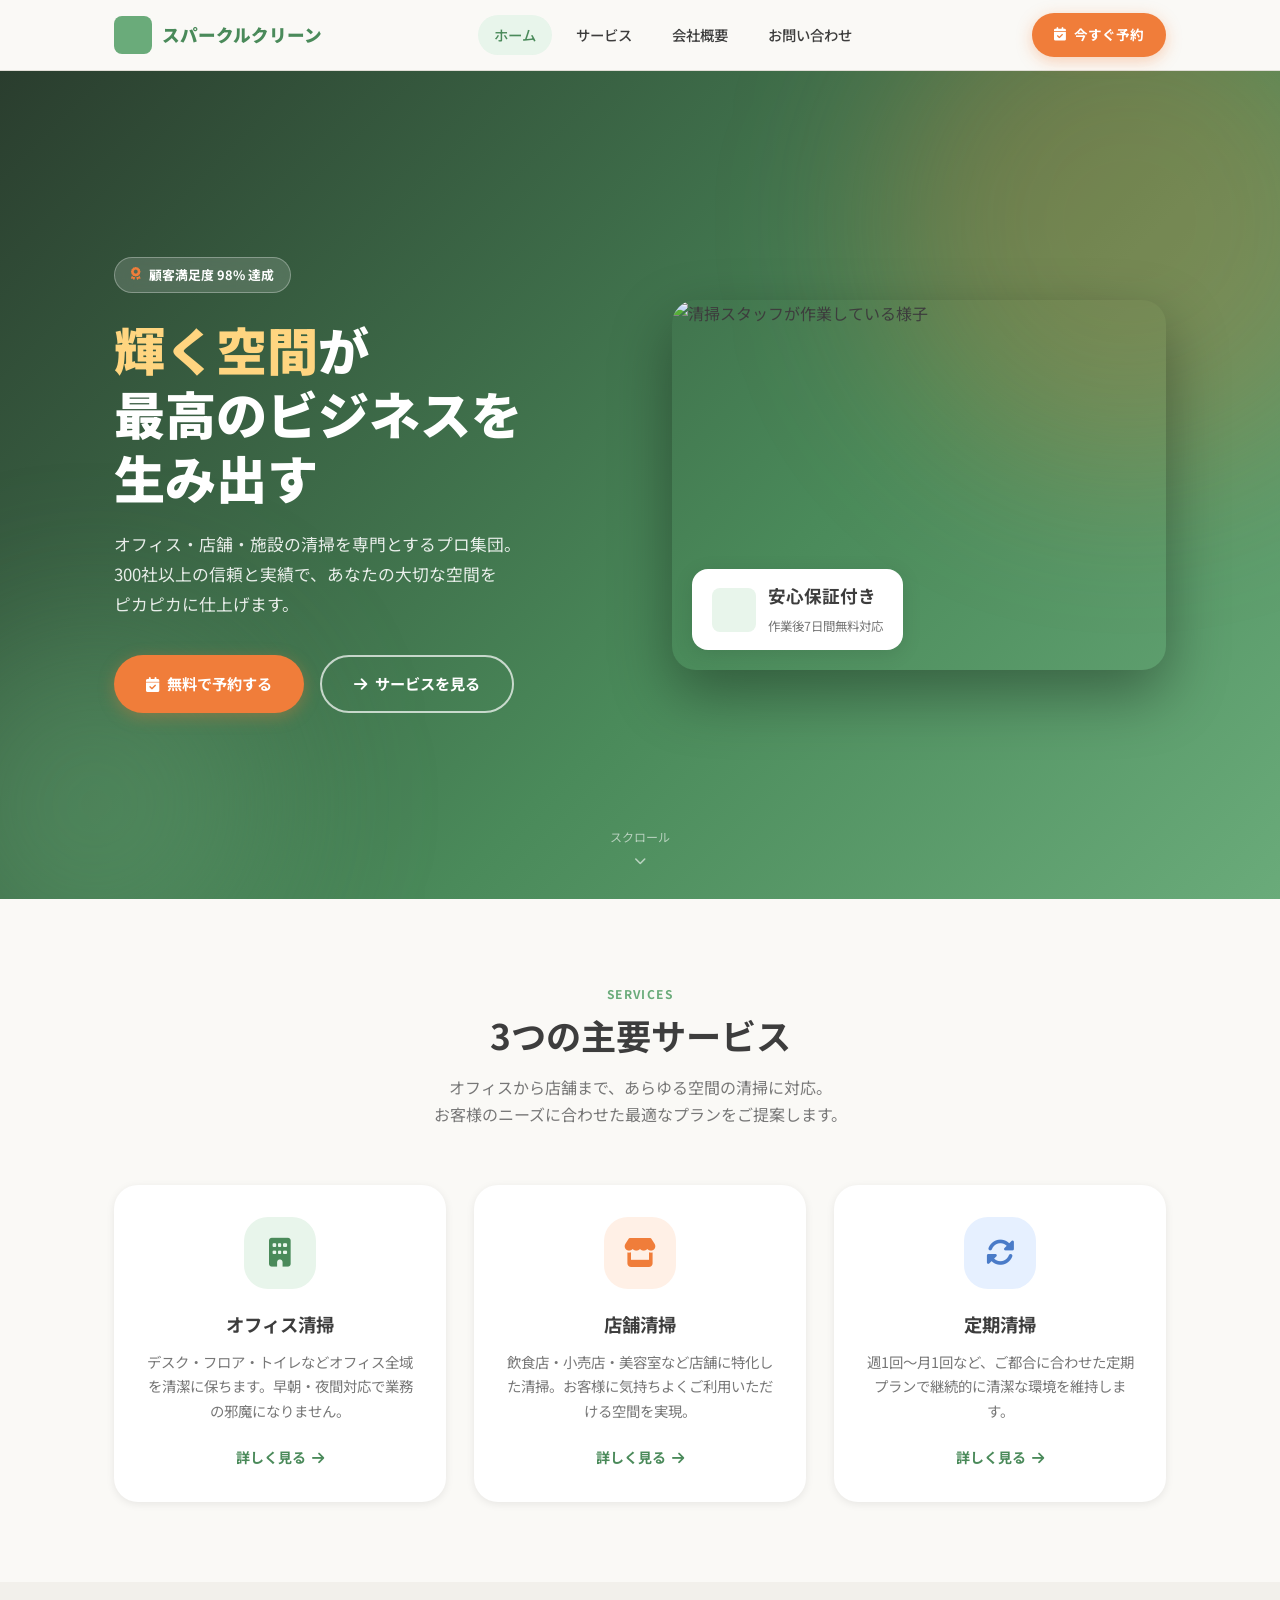
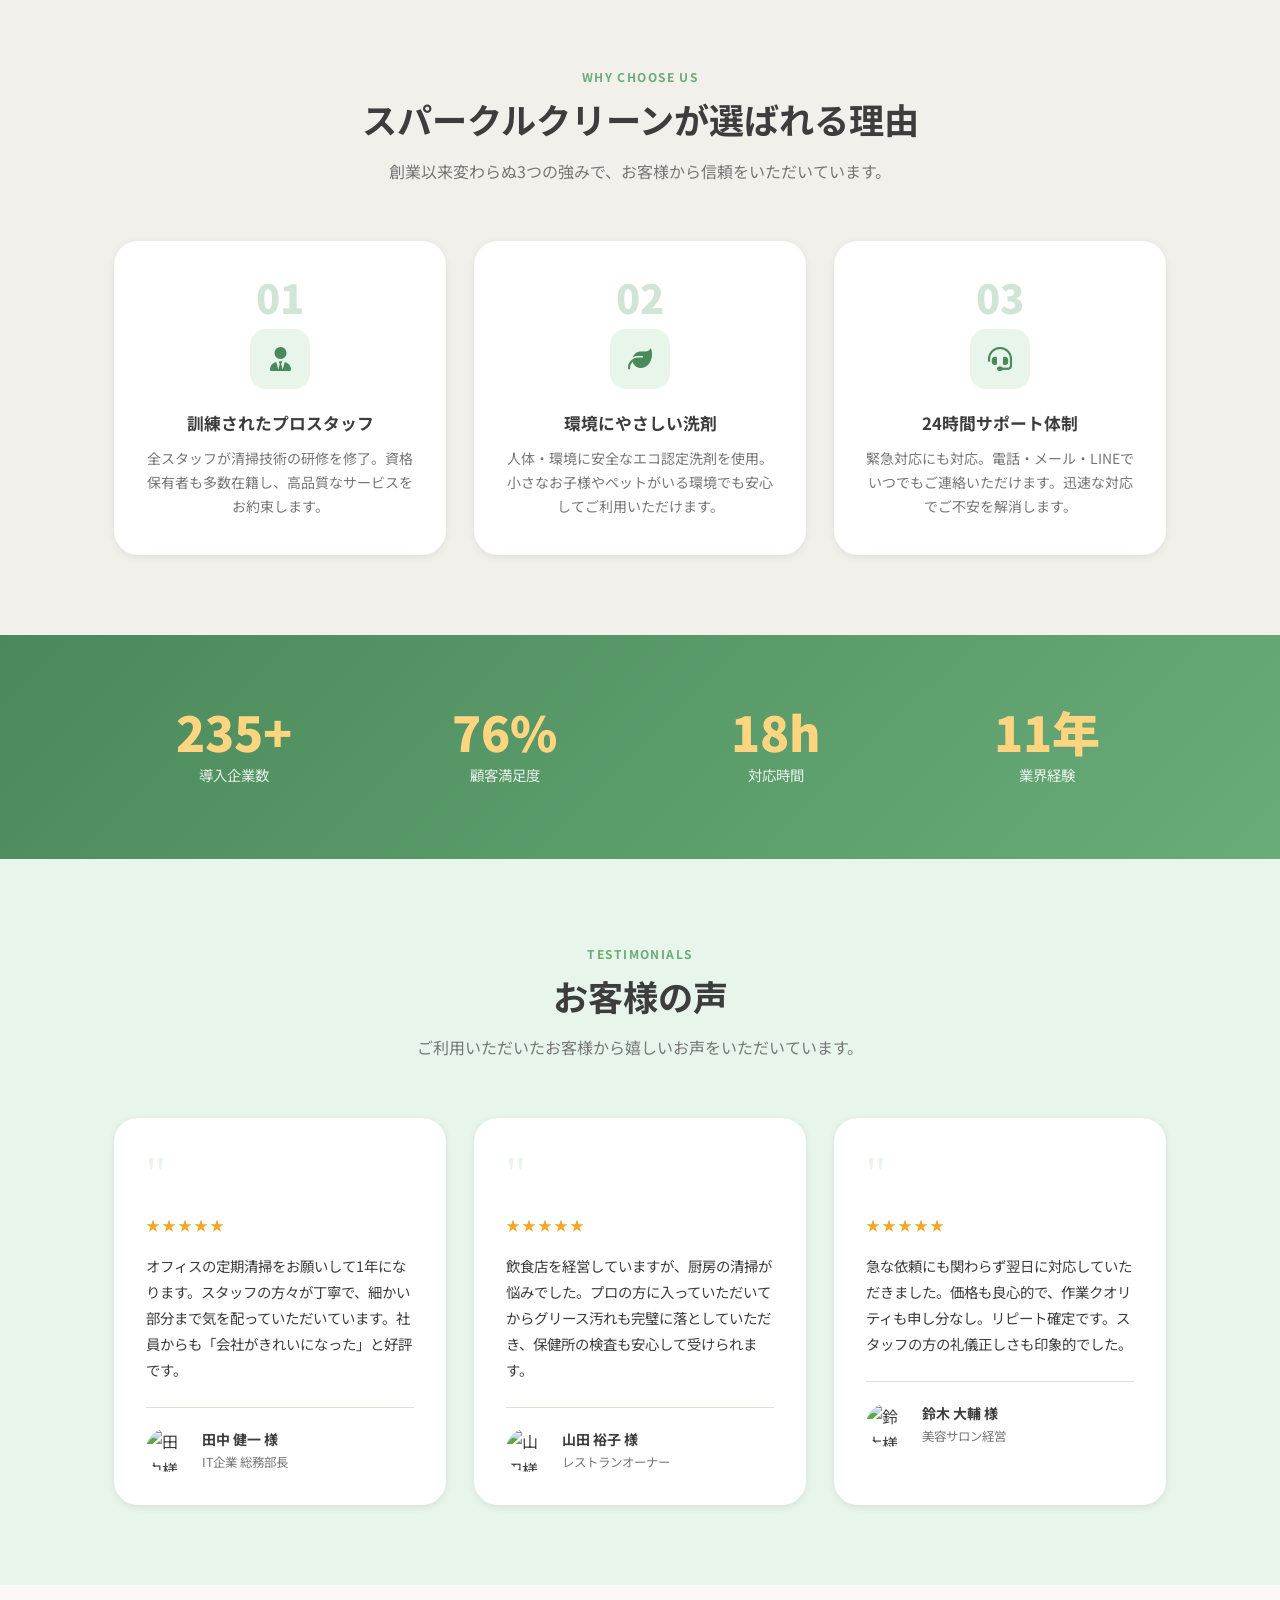
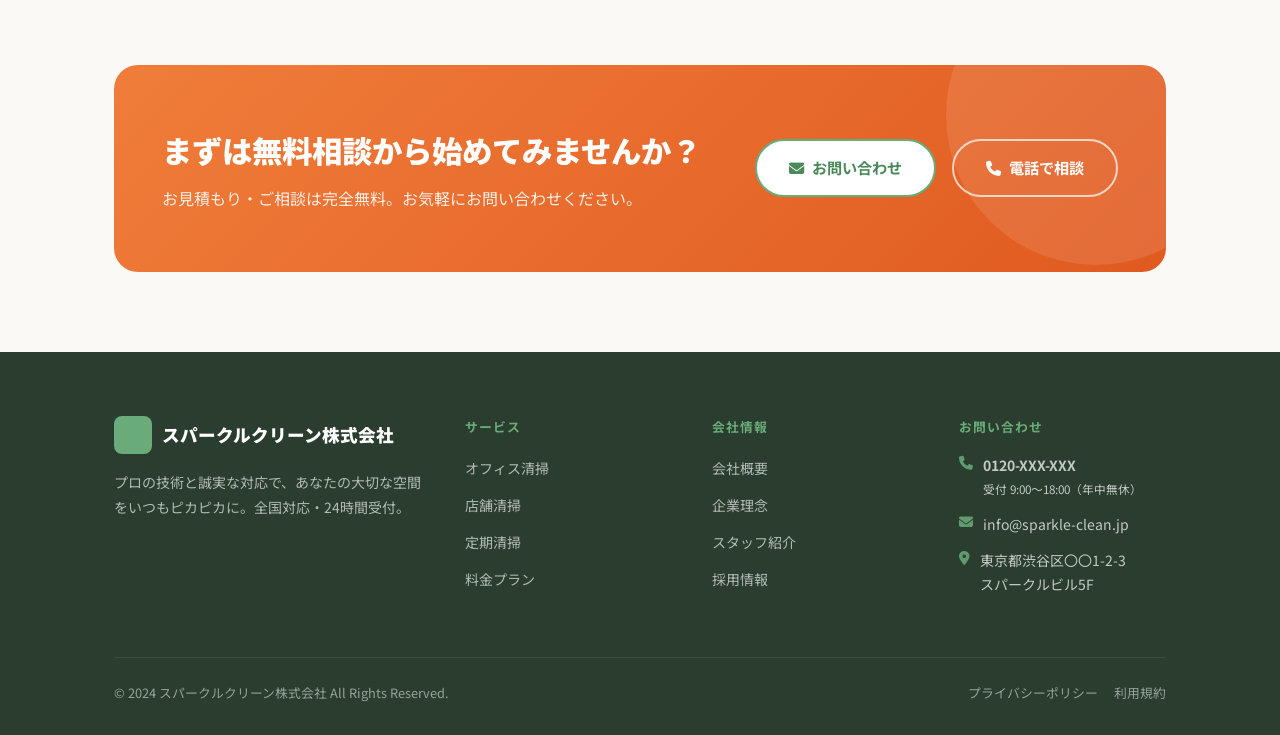
==== index.html @ eb4dc684 "スパークルクリーン株式会社の多ページWebサイトを作成 - index.html: ヒーロー・サービス概要・選ばれる理由・実績数字・お客様の声・CTAバナー - service.html: サービス詳" ====
<!DOCTYPE html>
<html lang="ja">
<head>
  <meta charset="UTF-8">
  <meta name="viewport" content="width=device-width, initial-scale=1.0">
  <title>スパークルクリーン株式会社 | プロの清掃サービス</title>
  <meta name="description" content="オフィス・店舗・定期清掃のプロ集団。導入300社以上、顧客満足度98%。まずは無料相談をどうぞ。">
  <link rel="stylesheet" href="style.css">
  <link rel="stylesheet" href="https://cdnjs.cloudflare.com/ajax/libs/font-awesome/6.5.0/css/all.min.css">
  <style>
    /* ---- ヒーロー ---- */
    .hero {
      position: relative;
      min-height: 92vh;
      display: flex;
      align-items: center;
      overflow: hidden;
      background: linear-gradient(135deg, #2a3d2e 0%, #4a8a5a 60%, #6aab7a 100%);
    }
    .hero__bg {
      position: absolute;
      inset: 0;
      background: url('https://images.unsplash.com/photo-1581578731548-c64695cc6952?w=1400&auto=format&fit=crop&q=60') center/cover no-repeat;
      opacity: 0.18;
    }
    .hero__blob {
      position: absolute;
      border-radius: 50%;
      filter: blur(80px);
      pointer-events: none;
    }
    .hero__blob--1 {
      width: 500px; height: 500px;
      background: rgba(240,125,58,0.25);
      top: -100px; right: -100px;
    }
    .hero__blob--2 {
      width: 350px; height: 350px;
      background: rgba(106,171,122,0.35);
      bottom: -80px; left: -80px;
    }
    .hero__inner {
      position: relative;
      z-index: 2;
      display: grid;
      grid-template-columns: 1fr 1fr;
      gap: 64px;
      align-items: center;
      width: 100%;
      max-width: 1100px;
      margin: 0 auto;
      padding: 0 24px;
    }
    .hero__content { color: white; }
    .hero__badge {
      display: inline-flex;
      align-items: center;
      gap: 8px;
      background: rgba(255,255,255,0.15);
      border: 1px solid rgba(255,255,255,0.3);
      border-radius: var(--radius-full);
      padding: 6px 16px;
      font-size: 0.8rem;
      font-weight: 700;
      margin-bottom: 24px;
      backdrop-filter: blur(8px);
    }
    .hero__badge i { color: var(--color-orange); }
    .hero__title {
      font-size: clamp(2rem, 4.5vw, 3.2rem);
      font-weight: 900;
      line-height: 1.25;
      margin-bottom: 20px;
    }
    .hero__title span { color: #ffd580; }
    .hero__subtitle {
      font-size: 1.05rem;
      opacity: 0.88;
      line-height: 1.8;
      margin-bottom: 36px;
    }
    .hero__btns { display: flex; gap: 16px; flex-wrap: wrap; }
    .hero__image-wrap {
      position: relative;
      border-radius: var(--radius-lg);
      overflow: hidden;
      box-shadow: 0 24px 60px rgba(0,0,0,0.35);
      aspect-ratio: 4/3;
    }
    .hero__image-wrap img { width: 100%; height: 100%; object-fit: cover; }
    .hero__image-badge {
      position: absolute;
      bottom: 20px;
      left: 20px;
      background: white;
      border-radius: var(--radius-md);
      padding: 12px 20px;
      display: flex;
      align-items: center;
      gap: 12px;
      box-shadow: var(--shadow-md);
    }
    .hero__image-badge-icon {
      width: 44px; height: 44px;
      background: var(--color-green-light);
      border-radius: var(--radius-sm);
      display: flex; align-items: center; justify-content: center;
      color: var(--color-green-dark);
      font-size: 1.3rem;
    }
    .hero__image-badge-text strong { display: block; font-size: 1.1rem; color: var(--color-text); }
    .hero__image-badge-text span { font-size: 0.78rem; color: var(--color-text-light); }
    .hero__scroll {
      position: absolute;
      bottom: 32px;
      left: 50%;
      transform: translateX(-50%);
      display: flex;
      flex-direction: column;
      align-items: center;
      gap: 8px;
      color: rgba(255,255,255,0.6);
      font-size: 0.75rem;
      animation: bounce 2s infinite;
    }
    @keyframes bounce {
      0%,100% { transform: translateX(-50%) translateY(0); }
      50% { transform: translateX(-50%) translateY(8px); }
    }

    /* ---- サービス概要 ---- */
    .services-grid {
      display: grid;
      grid-template-columns: repeat(3, 1fr);
      gap: 28px;
    }
    .service-card { text-align: center; }
    .service-card__icon {
      width: 72px; height: 72px;
      border-radius: var(--radius-lg);
      display: flex; align-items: center; justify-content: center;
      font-size: 1.8rem;
      margin: 0 auto 20px;
    }
    .service-card__icon--green { background: var(--color-green-light); color: var(--color-green-dark); }
    .service-card__icon--orange { background: var(--color-orange-light); color: var(--color-orange); }
    .service-card__icon--blue { background: #e6f0ff; color: #4a7bc8; }
    .service-card h3 { font-size: 1.15rem; font-weight: 700; margin-bottom: 10px; }
    .service-card p { font-size: 0.9rem; color: var(--color-text-light); margin-bottom: 20px; }
    .service-card__link {
      display: inline-flex; align-items: center; gap: 6px;
      font-size: 0.875rem; font-weight: 700;
      color: var(--color-green-dark);
      transition: var(--transition);
    }
    .service-card__link:hover { gap: 10px; }

    /* ---- 選ばれる理由 ---- */
    .reasons-grid {
      display: grid;
      grid-template-columns: repeat(3, 1fr);
      gap: 28px;
    }
    .reason-card {
      background: var(--color-white);
      border-radius: var(--radius-lg);
      padding: 36px 28px;
      box-shadow: var(--shadow-sm);
      text-align: center;
      transition: var(--transition);
    }
    .reason-card:hover { box-shadow: var(--shadow-md); transform: translateY(-4px); }
    .reason-card__num {
      font-size: 2.5rem;
      font-weight: 900;
      color: var(--color-green);
      opacity: 0.3;
      line-height: 1;
      margin-bottom: 12px;
    }
    .reason-card__icon {
      width: 60px; height: 60px;
      background: var(--color-green-light);
      border-radius: var(--radius-md);
      display: flex; align-items: center; justify-content: center;
      font-size: 1.5rem;
      color: var(--color-green-dark);
      margin: 0 auto 20px;
    }
    .reason-card h3 { font-size: 1.05rem; font-weight: 700; margin-bottom: 10px; }
    .reason-card p { font-size: 0.875rem; color: var(--color-text-light); }

    /* ---- 実績数字 ---- */
    .stats-section {
      background: linear-gradient(135deg, var(--color-green-dark), var(--color-green));
      padding: 72px 0;
      color: white;
    }
    .stats-grid {
      display: grid;
      grid-template-columns: repeat(4, 1fr);
      gap: 32px;
      text-align: center;
    }
    .stat-item__num {
      font-size: clamp(2.2rem, 4vw, 3rem);
      font-weight: 900;
      color: #ffd580;
      line-height: 1;
      margin-bottom: 8px;
    }
    .stat-item__label { font-size: 0.9rem; opacity: 0.85; }

    /* ---- お客様の声 ---- */
    .testimonials-grid {
      display: grid;
      grid-template-columns: repeat(3, 1fr);
      gap: 28px;
    }
    .testimonial-card {
      background: var(--color-white);
      border-radius: var(--radius-lg);
      padding: 32px;
      box-shadow: var(--shadow-sm);
      transition: var(--transition);
      position: relative;
    }
    .testimonial-card:hover { box-shadow: var(--shadow-md); transform: translateY(-4px); }
    .testimonial-card__quote {
      font-size: 3rem;
      color: var(--color-green-light);
      line-height: 1;
      margin-bottom: 16px;
      font-family: Georgia, serif;
    }
    .testimonial-card__stars {
      color: #f5a623;
      font-size: 0.875rem;
      margin-bottom: 16px;
      letter-spacing: 2px;
    }
    .testimonial-card__text {
      font-size: 0.9rem;
      line-height: 1.8;
      color: var(--color-text);
      margin-bottom: 24px;
    }
    .testimonial-card__author {
      display: flex;
      align-items: center;
      gap: 12px;
      border-top: 1px solid var(--color-border);
      padding-top: 20px;
    }
    .testimonial-card__avatar {
      width: 44px; height: 44px;
      border-radius: 50%;
      object-fit: cover;
    }
    .testimonial-card__name { font-size: 0.875rem; font-weight: 700; }
    .testimonial-card__role { font-size: 0.78rem; color: var(--color-text-light); }

    /* ---- CTAバナー ---- */
    .cta-banner {
      background: linear-gradient(135deg, var(--color-orange) 0%, #e05a20 100%);
      border-radius: var(--radius-lg);
      padding: 60px 48px;
      display: flex;
      align-items: center;
      justify-content: space-between;
      gap: 32px;
      flex-wrap: wrap;
      position: relative;
      overflow: hidden;
    }
    .cta-banner::before {
      content: '';
      position: absolute;
      width: 300px; height: 300px;
      background: rgba(255,255,255,0.1);
      border-radius: 50%;
      top: -100px; right: -80px;
    }
    .cta-banner__content { position: relative; z-index: 1; }
    .cta-banner__title {
      font-size: clamp(1.4rem, 2.5vw, 1.9rem);
      font-weight: 900;
      color: white;
      margin-bottom: 8px;
    }
    .cta-banner__subtitle { font-size: 1rem; color: rgba(255,255,255,0.88); }
    .cta-banner__btns {
      display: flex;
      gap: 16px;
      flex-wrap: wrap;
      position: relative;
      z-index: 1;
    }

    /* ---- レスポンシブ ---- */
    @media (max-width: 900px) {
      .hero__inner { grid-template-columns: 1fr; gap: 40px; }
      .hero__image-wrap { display: none; }
      .hero { min-height: auto; padding: 80px 0; }
      .services-grid, .reasons-grid, .testimonials-grid { grid-template-columns: 1fr; }
      .stats-grid { grid-template-columns: repeat(2, 1fr); }
    }
    @media (max-width: 600px) {
      .stats-grid { grid-template-columns: repeat(2, 1fr); }
      .cta-banner { padding: 40px 24px; }
    }
  </style>
</head>
<body>

<!-- ====== ヘッダー ====== -->
<header class="header">
  <div class="container">
    <div class="header__inner">
      <a href="index.html" class="header__logo">
        <div class="header__logo-icon"><i class="fa-solid fa-sparkles"></i></div>
        <span>スパークルクリーン</span>
      </a>
      <nav class="header__nav">
        <a href="index.html">ホーム</a>
        <a href="service.html">サービス</a>
        <a href="company.html">会社概要</a>
        <a href="contact.html">お問い合わせ</a>
      </nav>
      <a href="contact.html" class="btn btn--primary btn--sm header__cta">
        <i class="fa-solid fa-calendar-check"></i>今すぐ予約
      </a>
      <button class="hamburger" id="hamburger" aria-label="メニュー">
        <span></span><span></span><span></span>
      </button>
    </div>
  </div>
</header>

<!-- モバイルメニュー -->
<nav class="mobile-menu" id="mobile-menu">
  <a href="index.html">ホーム</a>
  <a href="service.html">サービス</a>
  <a href="company.html">会社概要</a>
  <a href="contact.html">お問い合わせ</a>
  <a href="contact.html" class="btn btn--primary">
    <i class="fa-solid fa-calendar-check"></i>今すぐ予約
  </a>
</nav>

<!-- ====== ヒーロー ====== -->
<section class="hero">
  <div class="hero__bg"></div>
  <div class="hero__blob hero__blob--1"></div>
  <div class="hero__blob hero__blob--2"></div>
  <div class="hero__inner">
    <div class="hero__content fade-in">
      <div class="hero__badge">
        <i class="fa-solid fa-award"></i>
        顧客満足度 98% 達成
      </div>
      <h1 class="hero__title">
        <span>輝く空間</span>が<br>
        最高のビジネスを<br>
        生み出す
      </h1>
      <p class="hero__subtitle">
        オフィス・店舗・施設の清掃を専門とするプロ集団。<br>
        300社以上の信頼と実績で、あなたの大切な空間を<br>
        ピカピカに仕上げます。
      </p>
      <div class="hero__btns">
        <a href="contact.html" class="btn btn--primary">
          <i class="fa-solid fa-calendar-check"></i>無料で予約する
        </a>
        <a href="service.html" class="btn btn--outline-white">
          <i class="fa-solid fa-arrow-right"></i>サービスを見る
        </a>
      </div>
    </div>
    <div class="hero__image-wrap fade-in fade-in-delay-2">
      <img src="https://images.unsplash.com/photo-1563453392212-326f5e854473?w=800&auto=format&fit=crop&q=80"
           alt="清掃スタッフが作業している様子">
      <div class="hero__image-badge">
        <div class="hero__image-badge-icon">
          <i class="fa-solid fa-shield-check"></i>
        </div>
        <div class="hero__image-badge-text">
          <strong>安心保証付き</strong>
          <span>作業後7日間無料対応</span>
        </div>
      </div>
    </div>
  </div>
  <div class="hero__scroll">
    <span>スクロール</span>
    <i class="fa-solid fa-chevron-down"></i>
  </div>
</section>

<!-- ====== サービス概要 ====== -->
<section class="section">
  <div class="container">
    <div class="section-header">
      <span class="section-label fade-in">Services</span>
      <h2 class="section-title fade-in fade-in-delay-1">3つの主要サービス</h2>
      <p class="section-subtitle fade-in fade-in-delay-2">
        オフィスから店舗まで、あらゆる空間の清掃に対応。<br>お客様のニーズに合わせた最適なプランをご提案します。
      </p>
    </div>
    <div class="services-grid">
      <div class="card service-card fade-in">
        <div class="service-card__icon service-card__icon--green">
          <i class="fa-solid fa-building"></i>
        </div>
        <h3>オフィス清掃</h3>
        <p>デスク・フロア・トイレなどオフィス全域を清潔に保ちます。早朝・夜間対応で業務の邪魔になりません。</p>
        <a href="service.html#office" class="service-card__link">
          詳しく見る <i class="fa-solid fa-arrow-right"></i>
        </a>
      </div>
      <div class="card service-card fade-in fade-in-delay-1">
        <div class="service-card__icon service-card__icon--orange">
          <i class="fa-solid fa-store"></i>
        </div>
        <h3>店舗清掃</h3>
        <p>飲食店・小売店・美容室など店舗に特化した清掃。お客様に気持ちよくご利用いただける空間を実現。</p>
        <a href="service.html#store" class="service-card__link">
          詳しく見る <i class="fa-solid fa-arrow-right"></i>
        </a>
      </div>
      <div class="card service-card fade-in fade-in-delay-2">
        <div class="service-card__icon service-card__icon--blue">
          <i class="fa-solid fa-rotate"></i>
        </div>
        <h3>定期清掃</h3>
        <p>週1回〜月1回など、ご都合に合わせた定期プランで継続的に清潔な環境を維持します。</p>
        <a href="service.html#regular" class="service-card__link">
          詳しく見る <i class="fa-solid fa-arrow-right"></i>
        </a>
      </div>
    </div>
  </div>
</section>

<!-- ====== 選ばれる理由 ====== -->
<section class="section section--gray">
  <div class="container">
    <div class="section-header">
      <span class="section-label fade-in">Why Choose Us</span>
      <h2 class="section-title fade-in fade-in-delay-1">スパークルクリーンが選ばれる理由</h2>
      <p class="section-subtitle fade-in fade-in-delay-2">
        創業以来変わらぬ3つの強みで、お客様から信頼をいただいています。
      </p>
    </div>
    <div class="reasons-grid">
      <div class="reason-card fade-in">
        <div class="reason-card__num">01</div>
        <div class="reason-card__icon">
          <i class="fa-solid fa-user-tie"></i>
        </div>
        <h3>訓練されたプロスタッフ</h3>
        <p>全スタッフが清掃技術の研修を修了。資格保有者も多数在籍し、高品質なサービスをお約束します。</p>
      </div>
      <div class="reason-card fade-in fade-in-delay-1">
        <div class="reason-card__num">02</div>
        <div class="reason-card__icon">
          <i class="fa-solid fa-leaf"></i>
        </div>
        <h3>環境にやさしい洗剤</h3>
        <p>人体・環境に安全なエコ認定洗剤を使用。小さなお子様やペットがいる環境でも安心してご利用いただけます。</p>
      </div>
      <div class="reason-card fade-in fade-in-delay-2">
        <div class="reason-card__num">03</div>
        <div class="reason-card__icon">
          <i class="fa-solid fa-headset"></i>
        </div>
        <h3>24時間サポート体制</h3>
        <p>緊急対応にも対応。電話・メール・LINEでいつでもご連絡いただけます。迅速な対応でご不安を解消します。</p>
      </div>
    </div>
  </div>
</section>

<!-- ====== 実績数字 ====== -->
<section class="stats-section">
  <div class="container">
    <div class="stats-grid">
      <div class="stat-item fade-in">
        <div class="stat-item__num">
          <span class="count-up" data-target="300" data-suffix="+">0+</span>
        </div>
        <div class="stat-item__label">導入企業数</div>
      </div>
      <div class="stat-item fade-in fade-in-delay-1">
        <div class="stat-item__num">
          <span class="count-up" data-target="98" data-suffix="%">0%</span>
        </div>
        <div class="stat-item__label">顧客満足度</div>
      </div>
      <div class="stat-item fade-in fade-in-delay-2">
        <div class="stat-item__num">
          <span class="count-up" data-target="24" data-suffix="h">0h</span>
        </div>
        <div class="stat-item__label">対応時間</div>
      </div>
      <div class="stat-item fade-in fade-in-delay-3">
        <div class="stat-item__num">
          <span class="count-up" data-target="15" data-suffix="年">0年</span>
        </div>
        <div class="stat-item__label">業界経験</div>
      </div>
    </div>
  </div>
</section>

<!-- ====== お客様の声 ====== -->
<section class="section section--green">
  <div class="container">
    <div class="section-header">
      <span class="section-label fade-in">Testimonials</span>
      <h2 class="section-title fade-in fade-in-delay-1">お客様の声</h2>
      <p class="section-subtitle fade-in fade-in-delay-2">
        ご利用いただいたお客様から嬉しいお声をいただいています。
      </p>
    </div>
    <div class="testimonials-grid">
      <div class="testimonial-card fade-in">
        <div class="testimonial-card__quote">"</div>
        <div class="testimonial-card__stars">★★★★★</div>
        <p class="testimonial-card__text">
          オフィスの定期清掃をお願いして1年になります。スタッフの方々が丁寧で、細かい部分まで気を配っていただいています。社員からも「会社がきれいになった」と好評です。
        </p>
        <div class="testimonial-card__author">
          <img class="testimonial-card__avatar"
               src="https://images.unsplash.com/photo-1507003211169-0a1dd7228f2d?w=100&auto=format&fit=crop"
               alt="田中様">
          <div>
            <div class="testimonial-card__name">田中 健一 様</div>
            <div class="testimonial-card__role">IT企業 総務部長</div>
          </div>
        </div>
      </div>
      <div class="testimonial-card fade-in fade-in-delay-1">
        <div class="testimonial-card__quote">"</div>
        <div class="testimonial-card__stars">★★★★★</div>
        <p class="testimonial-card__text">
          飲食店を経営していますが、厨房の清掃が悩みでした。プロの方に入っていただいてからグリース汚れも完璧に落としていただき、保健所の検査も安心して受けられます。
        </p>
        <div class="testimonial-card__author">
          <img class="testimonial-card__avatar"
               src="https://images.unsplash.com/photo-1580489944761-15a19d654956?w=100&auto=format&fit=crop"
               alt="山田様">
          <div>
            <div class="testimonial-card__name">山田 裕子 様</div>
            <div class="testimonial-card__role">レストランオーナー</div>
          </div>
        </div>
      </div>
      <div class="testimonial-card fade-in fade-in-delay-2">
        <div class="testimonial-card__quote">"</div>
        <div class="testimonial-card__stars">★★★★★</div>
        <p class="testimonial-card__text">
          急な依頼にも関わらず翌日に対応していただきました。価格も良心的で、作業クオリティも申し分なし。リピート確定です。スタッフの方の礼儀正しさも印象的でした。
        </p>
        <div class="testimonial-card__author">
          <img class="testimonial-card__avatar"
               src="https://images.unsplash.com/photo-1472099645785-5658abf4ff4e?w=100&auto=format&fit=crop"
               alt="鈴木様">
          <div>
            <div class="testimonial-card__name">鈴木 大輔 様</div>
            <div class="testimonial-card__role">美容サロン経営</div>
          </div>
        </div>
      </div>
    </div>
  </div>
</section>

<!-- ====== CTAバナー ====== -->
<section class="section">
  <div class="container">
    <div class="cta-banner fade-in">
      <div class="cta-banner__content">
        <h2 class="cta-banner__title">まずは無料相談から始めてみませんか？</h2>
        <p class="cta-banner__subtitle">お見積もり・ご相談は完全無料。お気軽にお問い合わせください。</p>
      </div>
      <div class="cta-banner__btns">
        <a href="contact.html" class="btn btn--secondary">
          <i class="fa-solid fa-envelope"></i>お問い合わせ
        </a>
        <a href="tel:0120000000" class="btn btn--outline-white">
          <i class="fa-solid fa-phone"></i>電話で相談
        </a>
      </div>
    </div>
  </div>
</section>

<!-- ====== フッター ====== -->
<footer class="footer">
  <div class="container">
    <div class="footer__grid">
      <div class="footer__brand">
        <a href="index.html" class="header__logo">
          <div class="header__logo-icon"><i class="fa-solid fa-sparkles"></i></div>
          <span>スパークルクリーン株式会社</span>
        </a>
        <p>プロの技術と誠実な対応で、あなたの大切な空間をいつもピカピカに。全国対応・24時間受付。</p>
      </div>
      <div class="footer__col">
        <div class="footer__col-title">サービス</div>
        <ul class="footer__links">
          <li><a href="service.html#office">オフィス清掃</a></li>
          <li><a href="service.html#store">店舗清掃</a></li>
          <li><a href="service.html#regular">定期清掃</a></li>
          <li><a href="service.html#price">料金プラン</a></li>
        </ul>
      </div>
      <div class="footer__col">
        <div class="footer__col-title">会社情報</div>
        <ul class="footer__links">
          <li><a href="company.html">会社概要</a></li>
          <li><a href="company.html#philosophy">企業理念</a></li>
          <li><a href="company.html#staff">スタッフ紹介</a></li>
          <li><a href="contact.html">採用情報</a></li>
        </ul>
      </div>
      <div class="footer__col">
        <div class="footer__col-title">お問い合わせ</div>
        <div class="footer__contact-item">
          <i class="fa-solid fa-phone"></i>
          <div><strong>0120-XXX-XXX</strong><br><small>受付 9:00〜18:00（年中無休）</small></div>
        </div>
        <div class="footer__contact-item">
          <i class="fa-solid fa-envelope"></i>
          <div>info@sparkle-clean.jp</div>
        </div>
        <div class="footer__contact-item">
          <i class="fa-solid fa-location-dot"></i>
          <div>東京都渋谷区〇〇1-2-3<br>スパークルビル5F</div>
        </div>
      </div>
    </div>
    <div class="footer__bottom">
      <span>© 2024 スパークルクリーン株式会社 All Rights Reserved.</span>
      <div style="display:flex;gap:16px;">
        <a href="#">プライバシーポリシー</a>
        <a href="#">利用規約</a>
      </div>
    </div>
  </div>
</footer>

<script src="main.js"></script>
</body>
</html>
---- style.css ----
/* =============================================
   スパークルクリーン株式会社 - 共通スタイル
   ============================================= */

@import url('https://fonts.googleapis.com/css2?family=Noto+Sans+JP:wght@300;400;500;700;900&display=swap');

/* ---- CSS変数 ---- */
:root {
  --color-bg: #faf9f6;
  --color-white: #ffffff;
  --color-green: #6aab7a;
  --color-green-light: #e8f5eb;
  --color-green-dark: #4a8a5a;
  --color-orange: #f07d3a;
  --color-orange-light: #fff0e6;
  --color-text: #3d3d3d;
  --color-text-light: #777777;
  --color-border: #e0ddd6;
  --radius-sm: 8px;
  --radius-md: 16px;
  --radius-lg: 24px;
  --radius-full: 9999px;
  --shadow-sm: 0 2px 8px rgba(0,0,0,0.08);
  --shadow-md: 0 4px 20px rgba(0,0,0,0.10);
  --shadow-lg: 0 8px 40px rgba(0,0,0,0.12);
  --transition: 0.3s ease;
  --font: 'Noto Sans JP', sans-serif;
}

/* ---- リセット・基本 ---- */
*, *::before, *::after { box-sizing: border-box; margin: 0; padding: 0; }

html { scroll-behavior: smooth; font-size: 16px; }

body {
  font-family: var(--font);
  background: var(--color-bg);
  color: var(--color-text);
  line-height: 1.7;
  overflow-x: hidden;
}

img { max-width: 100%; height: auto; display: block; }
a { color: inherit; text-decoration: none; }
ul { list-style: none; }

/* ---- コンテナ ---- */
.container {
  max-width: 1100px;
  margin: 0 auto;
  padding: 0 24px;
}

/* ---- セクション共通 ---- */
.section { padding: 80px 0; }
.section--gray { background: #f2f0eb; }
.section--green { background: var(--color-green-light); }
.section--dark { background: var(--color-green-dark); color: var(--color-white); }

.section-label {
  display: inline-block;
  font-size: 0.75rem;
  font-weight: 700;
  letter-spacing: 0.12em;
  color: var(--color-green);
  text-transform: uppercase;
  margin-bottom: 8px;
}

.section-title {
  font-size: clamp(1.6rem, 3vw, 2.2rem);
  font-weight: 700;
  line-height: 1.3;
  margin-bottom: 16px;
}

.section-subtitle {
  font-size: 1rem;
  color: var(--color-text-light);
  max-width: 560px;
}

.section-header {
  text-align: center;
  margin-bottom: 56px;
}
.section-header .section-subtitle { margin: 0 auto; }

/* ---- ボタン ---- */
.btn {
  display: inline-flex;
  align-items: center;
  gap: 8px;
  padding: 14px 32px;
  border-radius: var(--radius-full);
  font-family: var(--font);
  font-size: 0.95rem;
  font-weight: 700;
  cursor: pointer;
  border: none;
  transition: var(--transition);
  text-decoration: none;
}

.btn--primary {
  background: var(--color-orange);
  color: var(--color-white);
  box-shadow: 0 4px 16px rgba(240,125,58,0.35);
}
.btn--primary:hover {
  background: #e06828;
  transform: translateY(-2px);
  box-shadow: 0 6px 24px rgba(240,125,58,0.45);
}

.btn--secondary {
  background: var(--color-white);
  color: var(--color-green-dark);
  border: 2px solid var(--color-green);
}
.btn--secondary:hover {
  background: var(--color-green-light);
  transform: translateY(-2px);
}

.btn--outline-white {
  background: transparent;
  color: var(--color-white);
  border: 2px solid rgba(255,255,255,0.7);
}
.btn--outline-white:hover {
  background: rgba(255,255,255,0.15);
  transform: translateY(-2px);
}

.btn--sm { padding: 10px 22px; font-size: 0.85rem; }

/* ---- ヘッダー ---- */
.header {
  position: sticky;
  top: 0;
  z-index: 100;
  background: rgba(250,249,246,0.95);
  backdrop-filter: blur(12px);
  border-bottom: 1px solid var(--color-border);
  transition: box-shadow var(--transition);
}
.header.scrolled { box-shadow: var(--shadow-md); }

.header__inner {
  display: flex;
  align-items: center;
  justify-content: space-between;
  height: 70px;
}

.header__logo {
  display: flex;
  align-items: center;
  gap: 10px;
  font-weight: 900;
  font-size: 1.1rem;
  color: var(--color-green-dark);
}

.header__logo-icon {
  width: 38px;
  height: 38px;
  background: var(--color-green);
  border-radius: var(--radius-sm);
  display: flex;
  align-items: center;
  justify-content: center;
  color: white;
  font-size: 1.2rem;
}

.header__nav { display: flex; align-items: center; gap: 8px; }

.header__nav a {
  padding: 8px 16px;
  border-radius: var(--radius-full);
  font-size: 0.9rem;
  font-weight: 500;
  color: var(--color-text);
  transition: var(--transition);
}
.header__nav a:hover,
.header__nav a.active {
  background: var(--color-green-light);
  color: var(--color-green-dark);
}

.header__cta { margin-left: 8px; }

/* ハンバーガー */
.hamburger {
  display: none;
  flex-direction: column;
  gap: 5px;
  background: none;
  border: none;
  cursor: pointer;
  padding: 4px;
}
.hamburger span {
  display: block;
  width: 24px;
  height: 2px;
  background: var(--color-text);
  border-radius: 2px;
  transition: var(--transition);
}
.hamburger.open span:nth-child(1) { transform: translateY(7px) rotate(45deg); }
.hamburger.open span:nth-child(2) { opacity: 0; }
.hamburger.open span:nth-child(3) { transform: translateY(-7px) rotate(-45deg); }

/* モバイルメニュー */
.mobile-menu {
  display: none;
  position: fixed;
  inset: 70px 0 0 0;
  background: var(--color-white);
  z-index: 99;
  padding: 24px;
  flex-direction: column;
  gap: 8px;
  box-shadow: var(--shadow-lg);
}
.mobile-menu.open { display: flex; }
.mobile-menu a {
  padding: 14px 20px;
  border-radius: var(--radius-md);
  font-size: 1rem;
  font-weight: 500;
  color: var(--color-text);
  transition: var(--transition);
}
.mobile-menu a:hover { background: var(--color-green-light); color: var(--color-green-dark); }
.mobile-menu .btn { margin-top: 8px; justify-content: center; }

/* ---- フッター ---- */
.footer {
  background: #2a3d2e;
  color: rgba(255,255,255,0.85);
  padding: 64px 0 32px;
}

.footer__grid {
  display: grid;
  grid-template-columns: 1.5fr 1fr 1fr 1fr;
  gap: 40px;
  margin-bottom: 48px;
}

.footer__brand .header__logo { color: white; margin-bottom: 16px; }
.footer__brand p { font-size: 0.875rem; line-height: 1.8; opacity: 0.75; }

.footer__col-title {
  font-size: 0.8rem;
  font-weight: 700;
  letter-spacing: 0.08em;
  text-transform: uppercase;
  color: var(--color-green);
  margin-bottom: 16px;
}

.footer__links { display: flex; flex-direction: column; gap: 10px; }
.footer__links a {
  font-size: 0.875rem;
  opacity: 0.75;
  transition: var(--transition);
}
.footer__links a:hover { opacity: 1; color: white; }

.footer__contact-item {
  display: flex;
  align-items: flex-start;
  gap: 10px;
  font-size: 0.875rem;
  margin-bottom: 12px;
  opacity: 0.85;
}
.footer__contact-item i { color: var(--color-green); margin-top: 2px; }

.footer__bottom {
  border-top: 1px solid rgba(255,255,255,0.12);
  padding-top: 24px;
  display: flex;
  align-items: center;
  justify-content: space-between;
  font-size: 0.8rem;
  opacity: 0.6;
  flex-wrap: wrap;
  gap: 12px;
}

/* ---- カード ---- */
.card {
  background: var(--color-white);
  border-radius: var(--radius-lg);
  padding: 32px;
  box-shadow: var(--shadow-sm);
  transition: var(--transition);
}
.card:hover { box-shadow: var(--shadow-md); transform: translateY(-4px); }

/* ---- タグ ---- */
.tag {
  display: inline-flex;
  align-items: center;
  gap: 4px;
  padding: 4px 12px;
  border-radius: var(--radius-full);
  font-size: 0.78rem;
  font-weight: 700;
  background: var(--color-green-light);
  color: var(--color-green-dark);
}

/* ---- フェードインアニメーション ---- */
.fade-in {
  opacity: 0;
  transform: translateY(28px);
  transition: opacity 0.7s ease, transform 0.7s ease;
}
.fade-in.visible {
  opacity: 1;
  transform: translateY(0);
}
.fade-in-delay-1 { transition-delay: 0.1s; }
.fade-in-delay-2 { transition-delay: 0.2s; }
.fade-in-delay-3 { transition-delay: 0.3s; }
.fade-in-delay-4 { transition-delay: 0.4s; }

/* ---- ページヒーロー（内部ページ用） ---- */
.page-hero {
  background: linear-gradient(135deg, var(--color-green-dark) 0%, var(--color-green) 100%);
  color: white;
  padding: 80px 0 64px;
  text-align: center;
}
.page-hero__label {
  display: inline-block;
  background: rgba(255,255,255,0.2);
  padding: 4px 16px;
  border-radius: var(--radius-full);
  font-size: 0.8rem;
  font-weight: 700;
  letter-spacing: 0.1em;
  margin-bottom: 16px;
}
.page-hero__title {
  font-size: clamp(2rem, 4vw, 2.8rem);
  font-weight: 900;
  margin-bottom: 12px;
}
.page-hero__subtitle {
  font-size: 1rem;
  opacity: 0.85;
}

/* ---- ブレッドクラム ---- */
.breadcrumb {
  display: flex;
  align-items: center;
  gap: 8px;
  font-size: 0.8rem;
  padding: 12px 0;
  opacity: 0.7;
  flex-wrap: wrap;
}
.breadcrumb a:hover { opacity: 1; text-decoration: underline; }

/* ---- レスポンシブ ---- */
@media (max-width: 900px) {
  .header__nav, .header__cta { display: none; }
  .hamburger { display: flex; }

  .footer__grid {
    grid-template-columns: 1fr 1fr;
    gap: 32px;
  }
}

@media (max-width: 600px) {
  .section { padding: 56px 0; }
  .footer__grid { grid-template-columns: 1fr; gap: 28px; }
  .footer__bottom { flex-direction: column; text-align: center; }
}
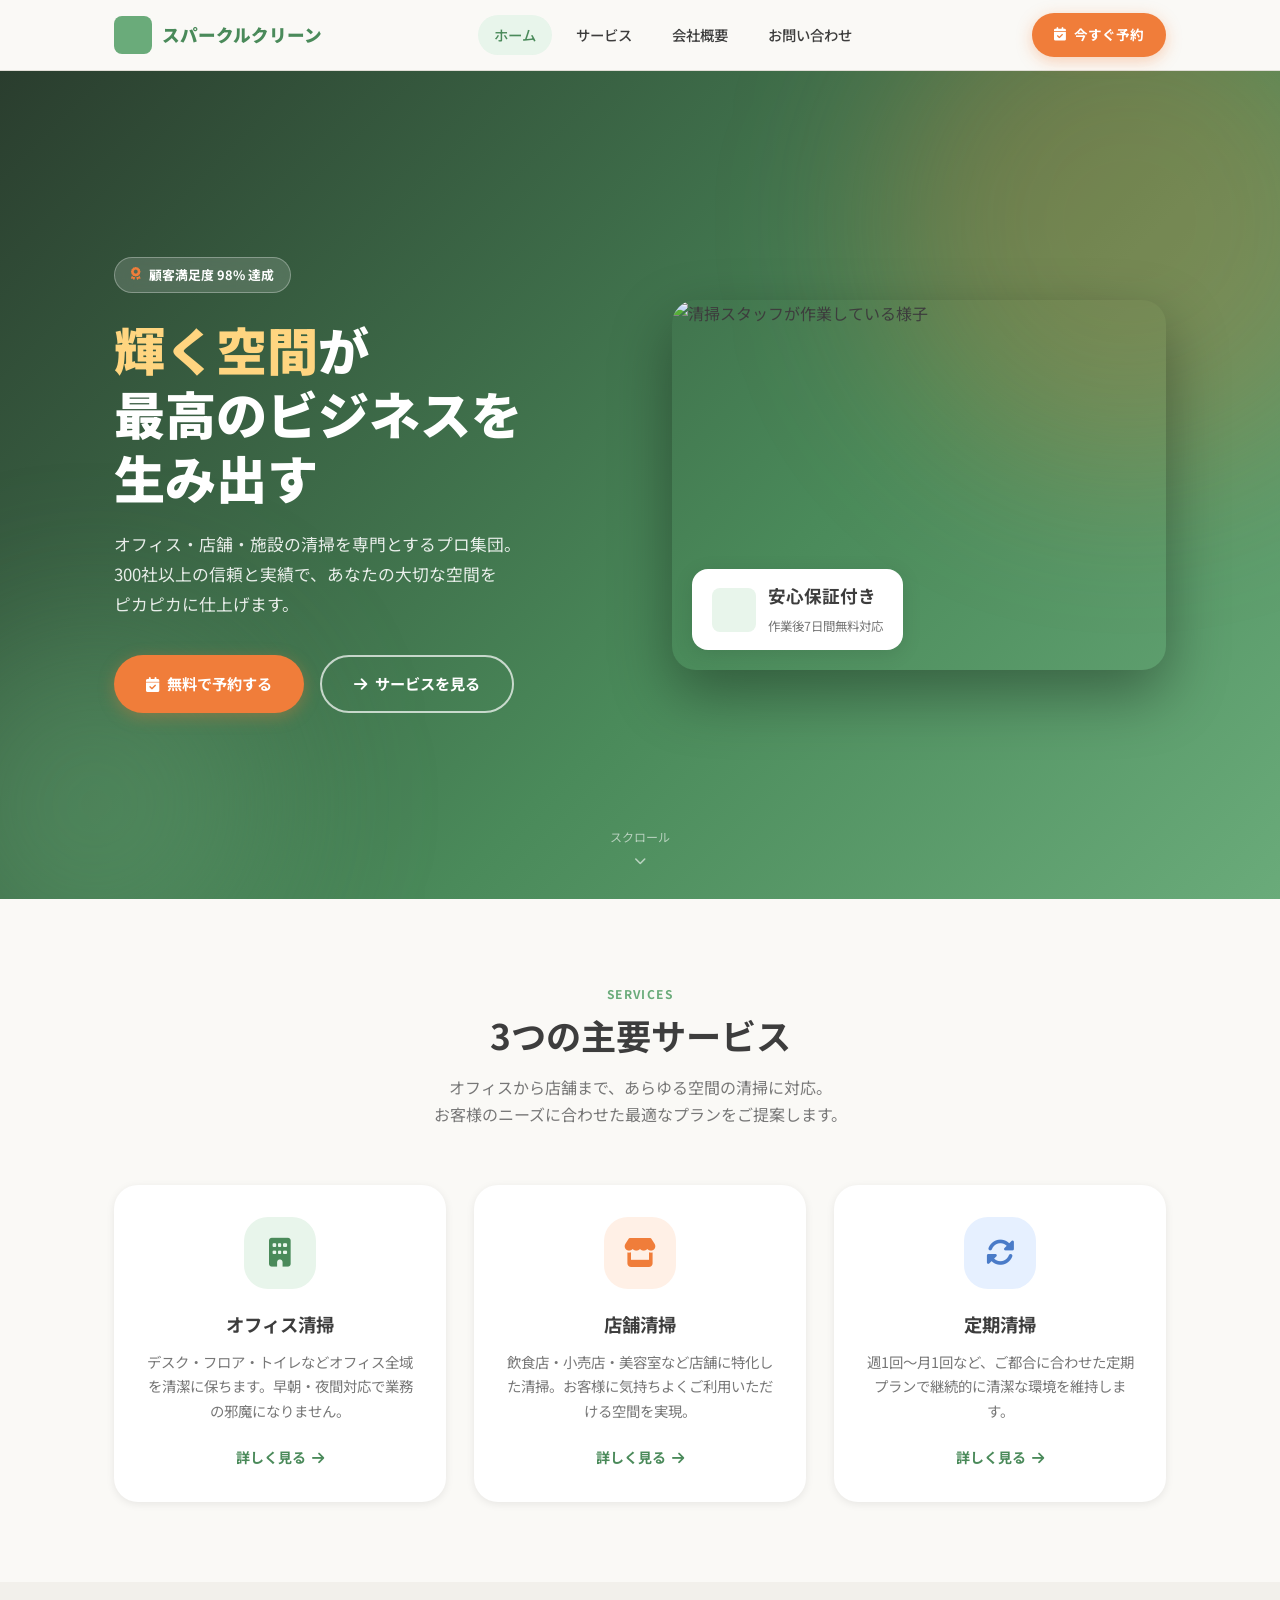
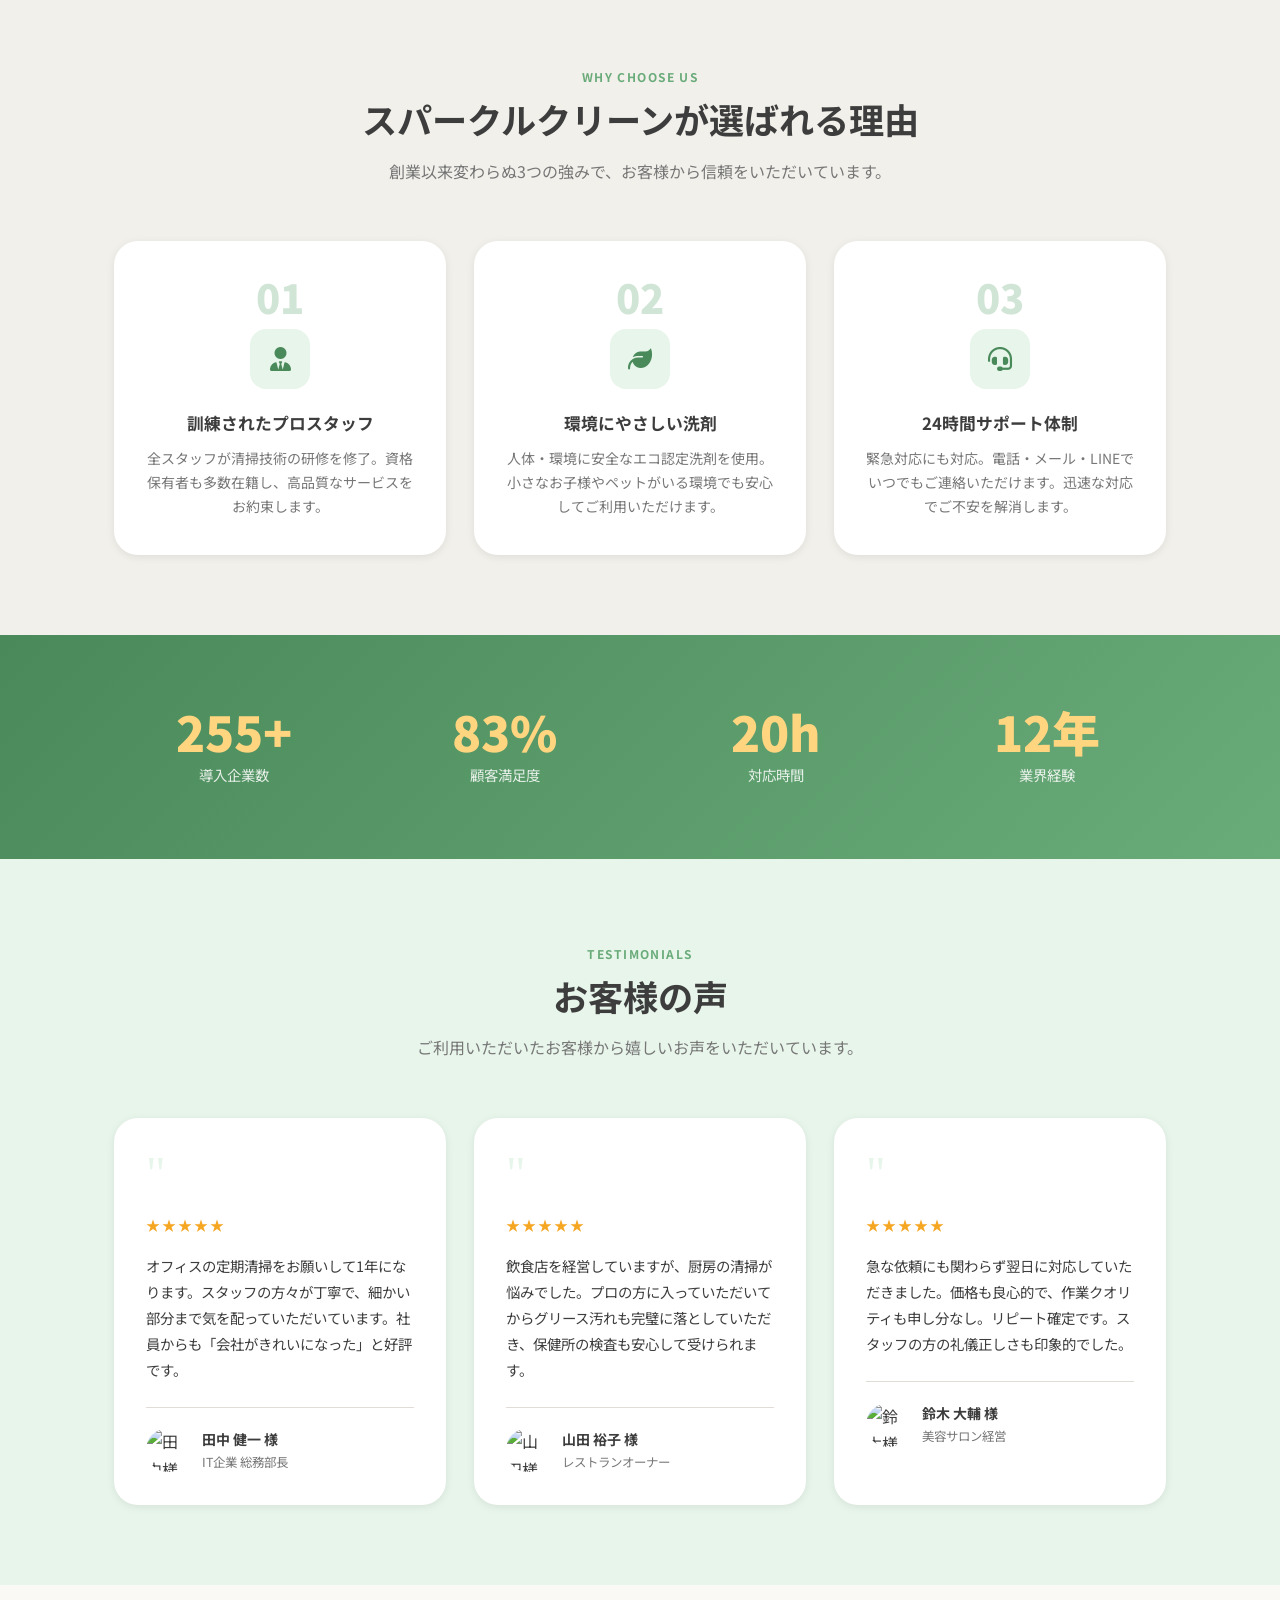
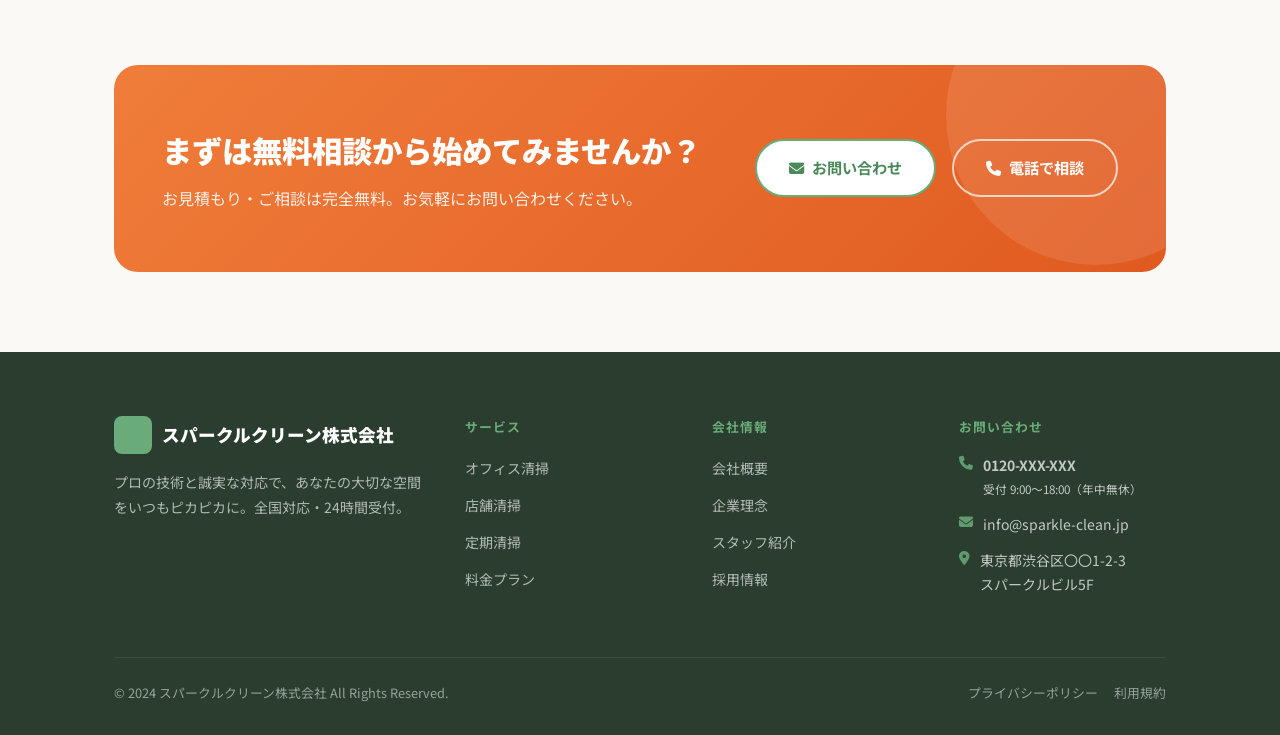
==== commit 0959a75f: "SEO対策を全ページに追加 - titleタグを検索キーワードを含む具体的な文言に改善 - meta descriptionを詳細・具体的な内容に強化 - meta keywords追加 - cano" ====
--- a/index.html
+++ b/index.html
@@ -3,8 +3,68 @@
 <head>
   <meta charset="UTF-8">
   <meta name="viewport" content="width=device-width, initial-scale=1.0">
-  <title>スパークルクリーン株式会社 | プロの清掃サービス</title>
-  <meta name="description" content="オフィス・店舗・定期清掃のプロ集団。導入300社以上、顧客満足度98%。まずは無料相談をどうぞ。">
+  <title>スパークルクリーン株式会社 | 東京・オフィス・店舗清掃のプロ集団</title>
+  <meta name="description" content="東京・首都圏のオフィス清掃・店舗清掃・定期清掃ならスパークルクリーン。導入300社以上、顧客満足度98%。無料見積もり即日対応。24時間受付。">
+  <meta name="keywords" content="清掃会社,オフィス清掃,店舗清掃,定期清掃,東京,清掃業者,ビルクリーニング,業務清掃">
+  <meta name="author" content="スパークルクリーン株式会社">
+  <link rel="canonical" href="https://fuga0818.github.io/repository/index.html">
+
+  <!-- OGP（SNSシェア用） -->
+  <meta property="og:type" content="website">
+  <meta property="og:title" content="スパークルクリーン株式会社 | 東京・オフィス・店舗清掃のプロ集団">
+  <meta property="og:description" content="東京・首都圏のオフィス清掃・店舗清掃・定期清掃ならスパークルクリーン。導入300社以上、顧客満足度98%。無料見積もり即日対応。">
+  <meta property="og:url" content="https://fuga0818.github.io/repository/index.html">
+  <meta property="og:site_name" content="スパークルクリーン株式会社">
+  <meta property="og:image" content="https://images.unsplash.com/photo-1563453392212-326f5e854473?w=1200&auto=format&fit=crop&q=80">
+  <meta property="og:locale" content="ja_JP">
+  <meta name="twitter:card" content="summary_large_image">
+  <meta name="twitter:title" content="スパークルクリーン株式会社 | 東京・オフィス・店舗清掃のプロ集団">
+  <meta name="twitter:description" content="東京・首都圏のオフィス清掃・店舗清掃・定期清掃ならスパークルクリーン。導入300社以上、顧客満足度98%。">
+  <meta name="twitter:image" content="https://images.unsplash.com/photo-1563453392212-326f5e854473?w=1200&auto=format&fit=crop&q=80">
+
+  <!-- 構造化データ（JSON-LD） -->
+  <script type="application/ld+json">
+  {
+    "@context": "https://schema.org",
+    "@type": "LocalBusiness",
+    "name": "スパークルクリーン株式会社",
+    "description": "オフィス・店舗・定期清掃のプロ集団。導入300社以上、顧客満足度98%。",
+    "url": "https://fuga0818.github.io/repository/index.html",
+    "telephone": "0120-XXX-XXX",
+    "email": "info@sparkle-clean.jp",
+    "address": {
+      "@type": "PostalAddress",
+      "streetAddress": "神宮前〇〇1-2-3 スパークルビル5F",
+      "addressLocality": "渋谷区",
+      "addressRegion": "東京都",
+      "postalCode": "150-0001",
+      "addressCountry": "JP"
+    },
+    "openingHoursSpecification": [
+      {
+        "@type": "OpeningHoursSpecification",
+        "dayOfWeek": ["Monday","Tuesday","Wednesday","Thursday","Friday"],
+        "opens": "09:00",
+        "closes": "18:00"
+      },
+      {
+        "@type": "OpeningHoursSpecification",
+        "dayOfWeek": ["Saturday","Sunday"],
+        "opens": "10:00",
+        "closes": "17:00"
+      }
+    ],
+    "aggregateRating": {
+      "@type": "AggregateRating",
+      "ratingValue": "4.9",
+      "reviewCount": "300"
+    },
+    "priceRange": "¥¥",
+    "areaServed": ["東京都","神奈川県","埼玉県","千葉県","大阪府"],
+    "serviceType": ["オフィス清掃","店舗清掃","定期清掃","ビルクリーニング"]
+  }
+  </script>
+
   <link rel="stylesheet" href="style.css">
   <link rel="stylesheet" href="https://cdnjs.cloudflare.com/ajax/libs/font-awesome/6.5.0/css/all.min.css">
   <style>
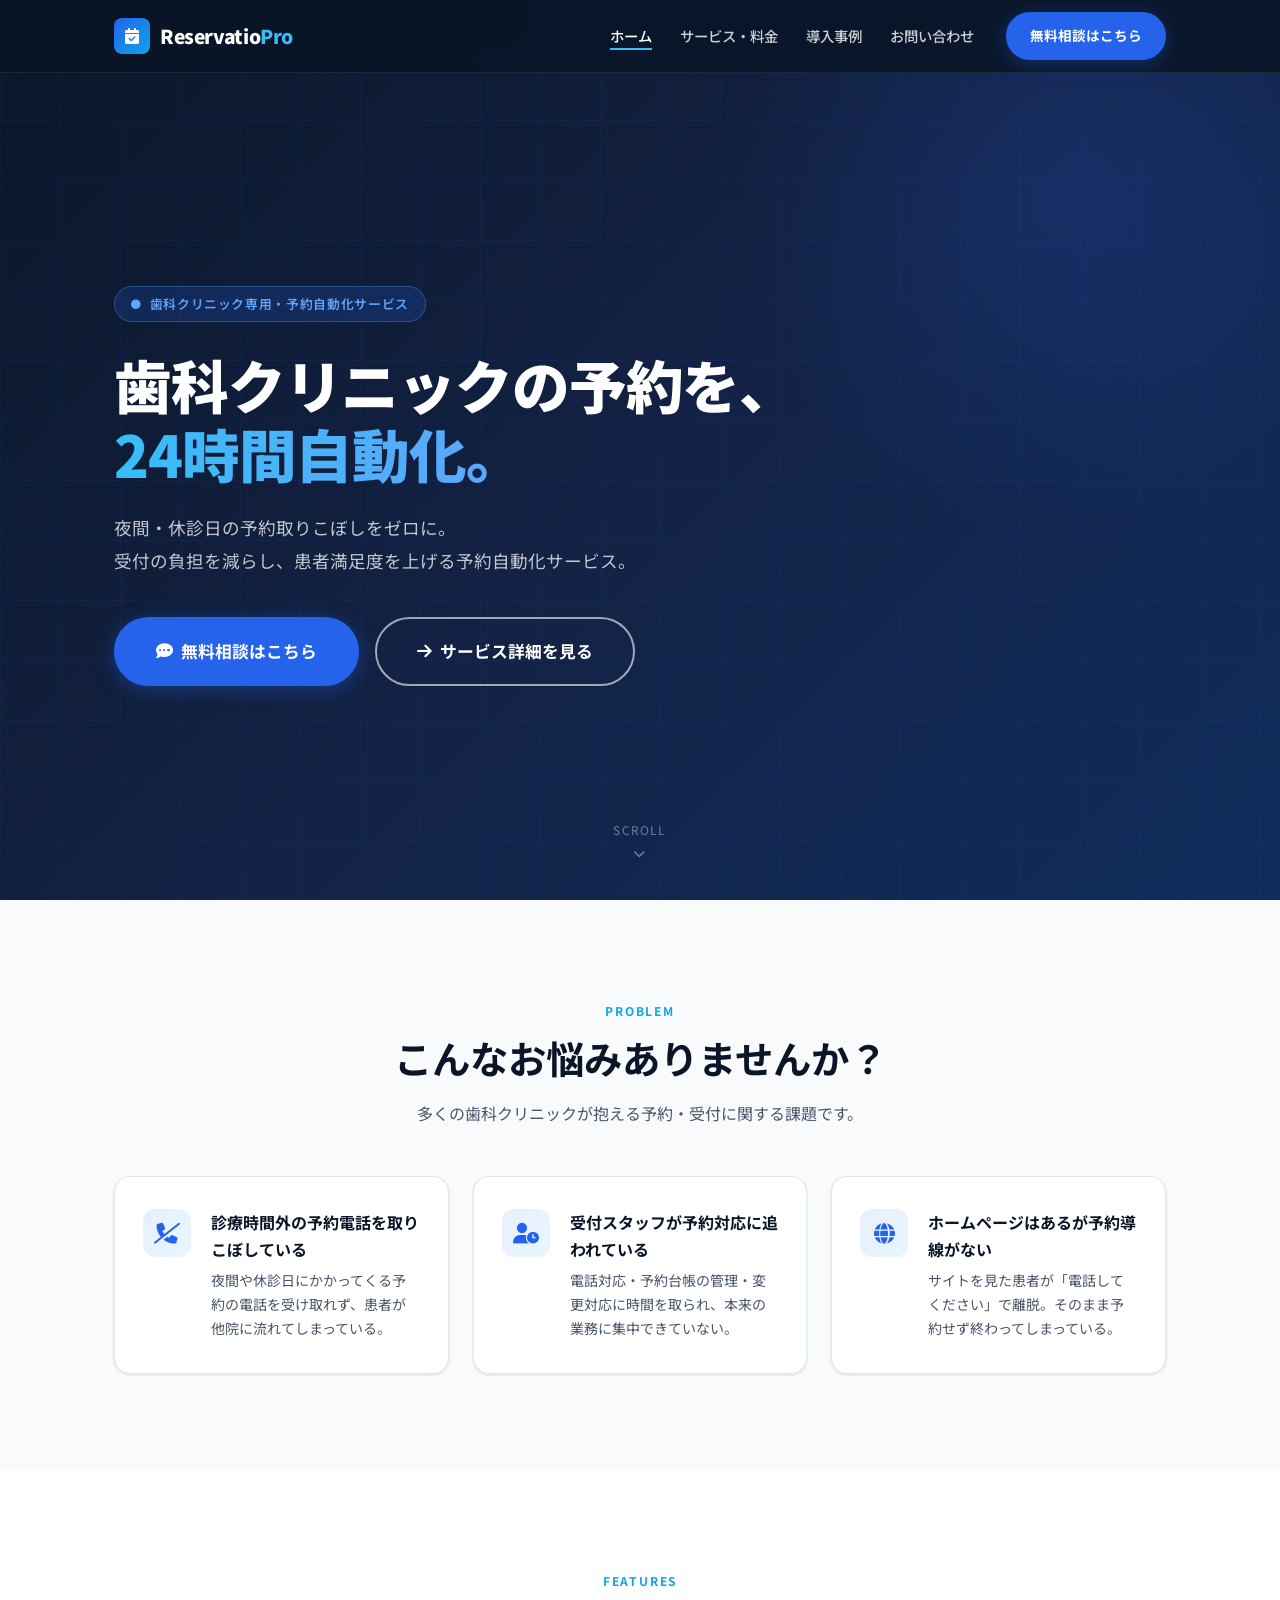
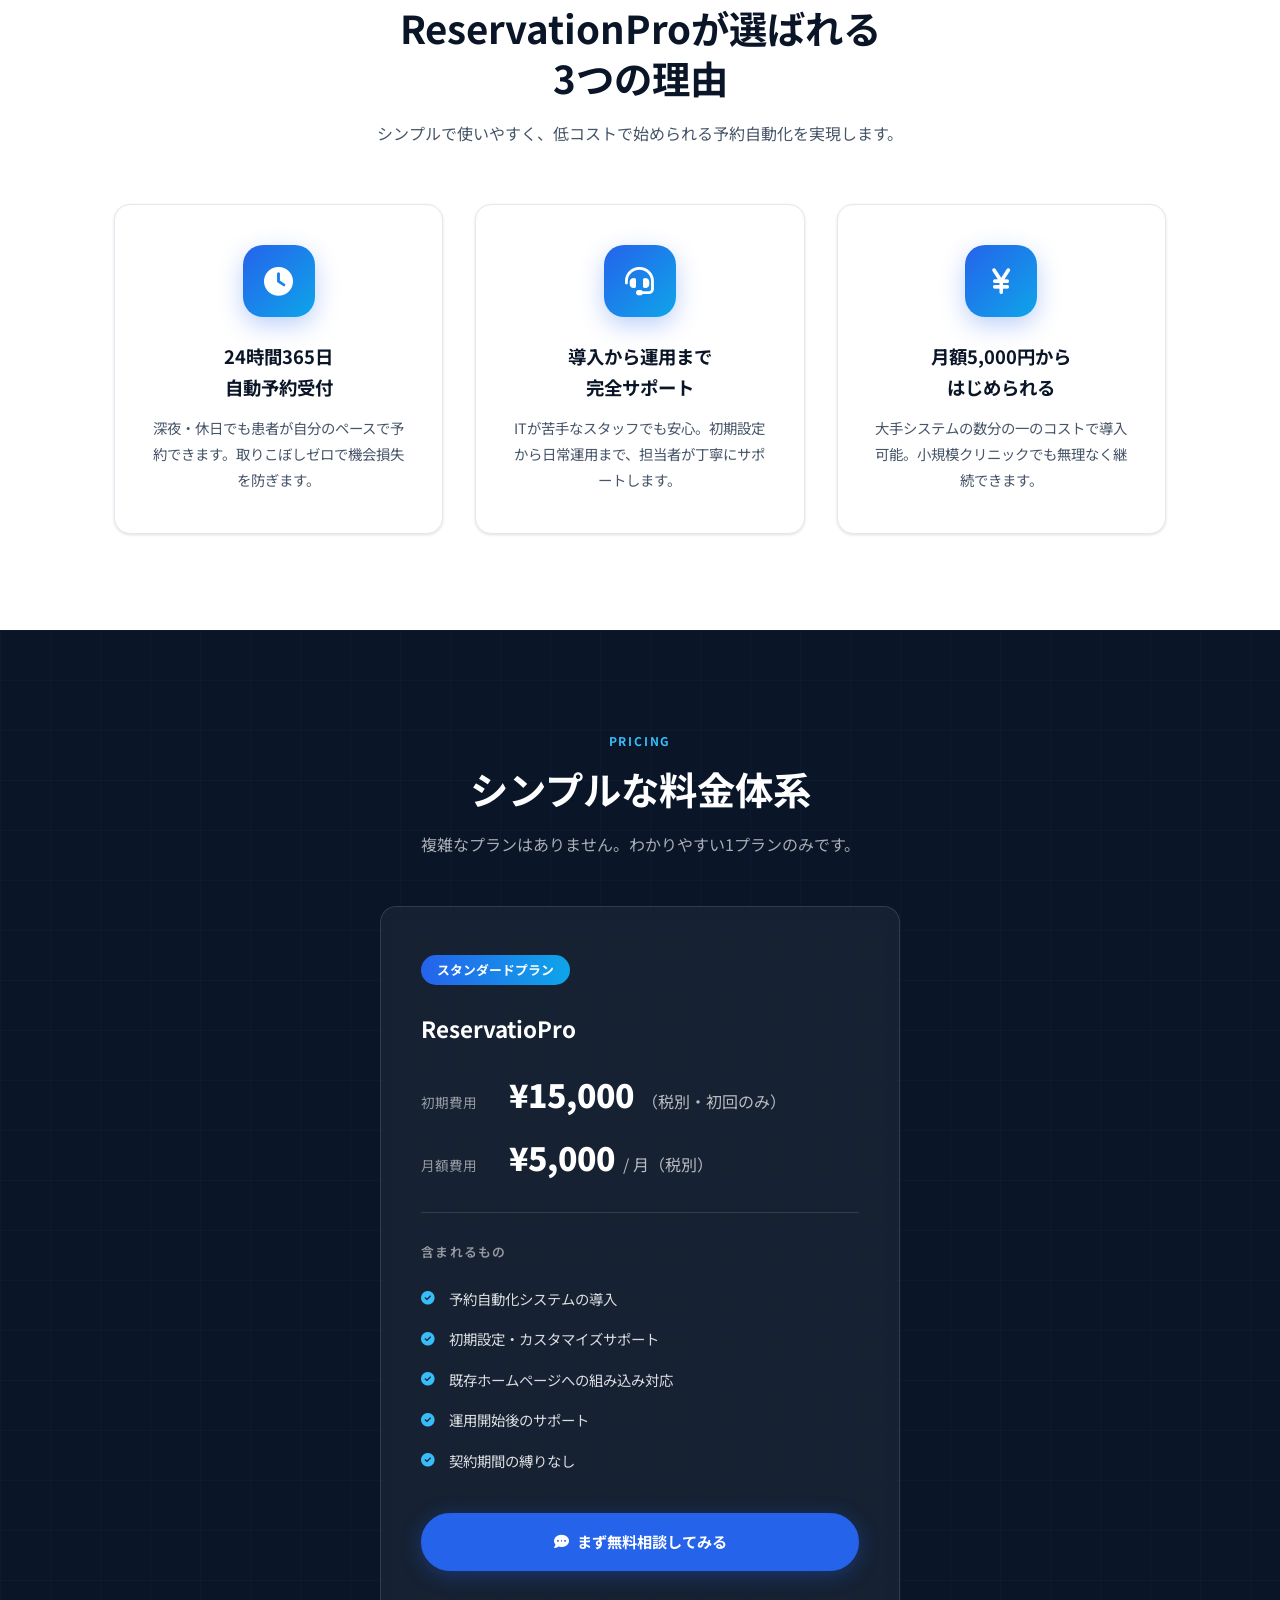
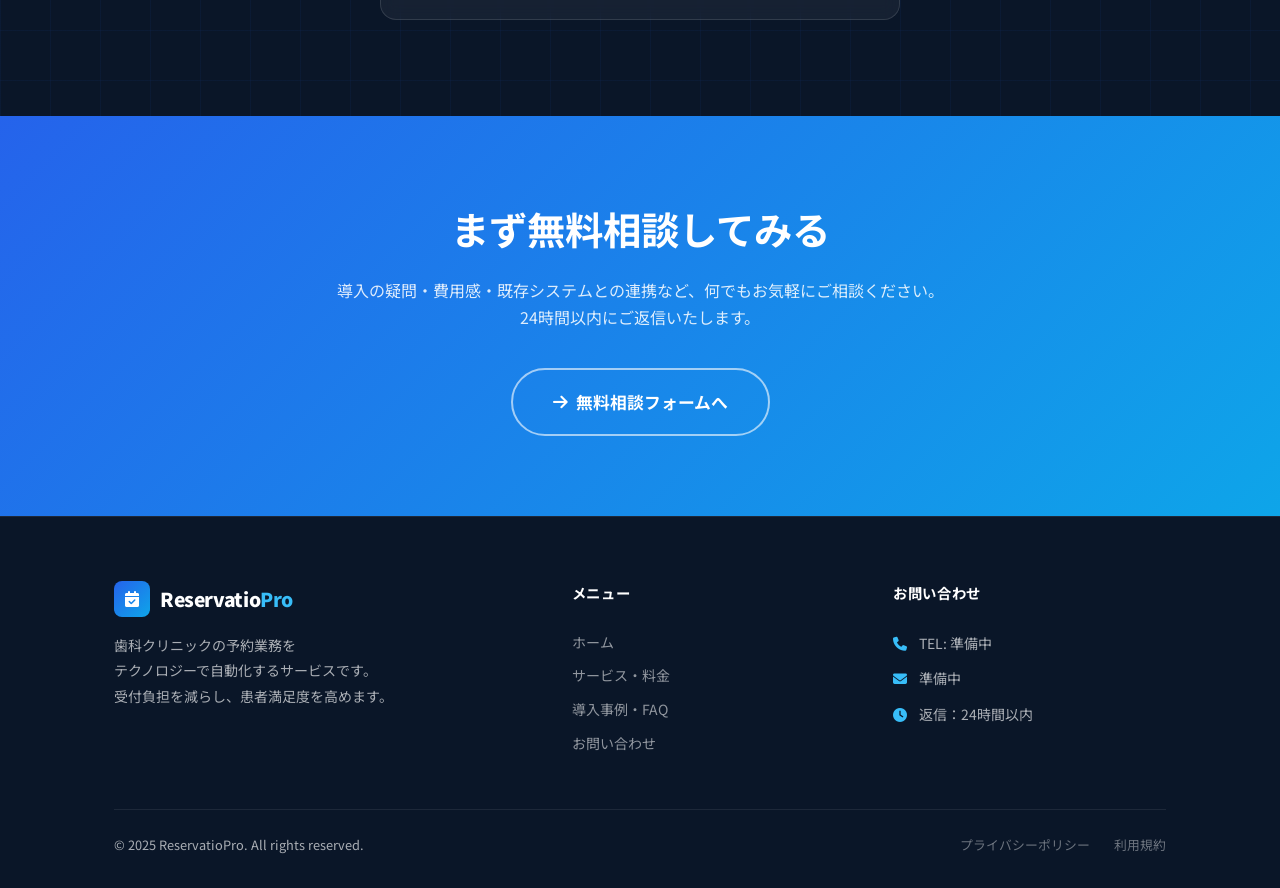
==== commit 793115b3: "Add ReservatioPro dental clinic sales website (4 pages) - index.html: top page with hero, problem se" ====
--- a/index.html
+++ b/index.html
@@ -3,708 +3,227 @@
 <head>
   <meta charset="UTF-8">
   <meta name="viewport" content="width=device-width, initial-scale=1.0">
-  <title>スパークルクリーン株式会社 | 東京・オフィス・店舗清掃のプロ集団</title>
-  <meta name="description" content="東京・首都圏のオフィス清掃・店舗清掃・定期清掃ならスパークルクリーン。導入300社以上、顧客満足度98%。無料見積もり即日対応。24時間受付。">
-  <meta name="keywords" content="清掃会社,オフィス清掃,店舗清掃,定期清掃,東京,清掃業者,ビルクリーニング,業務清掃">
-  <meta name="author" content="スパークルクリーン株式会社">
-  <link rel="canonical" href="https://fuga0818.github.io/repository/index.html">
-
-  <!-- OGP（SNSシェア用） -->
-  <meta property="og:type" content="website">
-  <meta property="og:title" content="スパークルクリーン株式会社 | 東京・オフィス・店舗清掃のプロ集団">
-  <meta property="og:description" content="東京・首都圏のオフィス清掃・店舗清掃・定期清掃ならスパークルクリーン。導入300社以上、顧客満足度98%。無料見積もり即日対応。">
-  <meta property="og:url" content="https://fuga0818.github.io/repository/index.html">
-  <meta property="og:site_name" content="スパークルクリーン株式会社">
-  <meta property="og:image" content="https://images.unsplash.com/photo-1563453392212-326f5e854473?w=1200&auto=format&fit=crop&q=80">
-  <meta property="og:locale" content="ja_JP">
-  <meta name="twitter:card" content="summary_large_image">
-  <meta name="twitter:title" content="スパークルクリーン株式会社 | 東京・オフィス・店舗清掃のプロ集団">
-  <meta name="twitter:description" content="東京・首都圏のオフィス清掃・店舗清掃・定期清掃ならスパークルクリーン。導入300社以上、顧客満足度98%。">
-  <meta name="twitter:image" content="https://images.unsplash.com/photo-1563453392212-326f5e854473?w=1200&auto=format&fit=crop&q=80">
-
-  <!-- 構造化データ（JSON-LD） -->
-  <script type="application/ld+json">
-  {
-    "@context": "https://schema.org",
-    "@type": "LocalBusiness",
-    "name": "スパークルクリーン株式会社",
-    "description": "オフィス・店舗・定期清掃のプロ集団。導入300社以上、顧客満足度98%。",
-    "url": "https://fuga0818.github.io/repository/index.html",
-    "telephone": "0120-XXX-XXX",
-    "email": "info@sparkle-clean.jp",
-    "address": {
-      "@type": "PostalAddress",
-      "streetAddress": "神宮前〇〇1-2-3 スパークルビル5F",
-      "addressLocality": "渋谷区",
-      "addressRegion": "東京都",
-      "postalCode": "150-0001",
-      "addressCountry": "JP"
-    },
-    "openingHoursSpecification": [
-      {
-        "@type": "OpeningHoursSpecification",
-        "dayOfWeek": ["Monday","Tuesday","Wednesday","Thursday","Friday"],
-        "opens": "09:00",
-        "closes": "18:00"
-      },
-      {
-        "@type": "OpeningHoursSpecification",
-        "dayOfWeek": ["Saturday","Sunday"],
-        "opens": "10:00",
-        "closes": "17:00"
-      }
-    ],
-    "aggregateRating": {
-      "@type": "AggregateRating",
-      "ratingValue": "4.9",
-      "reviewCount": "300"
-    },
-    "priceRange": "¥¥",
-    "areaServed": ["東京都","神奈川県","埼玉県","千葉県","大阪府"],
-    "serviceType": ["オフィス清掃","店舗清掃","定期清掃","ビルクリーニング"]
-  }
-  </script>
-
+  <title>ReservatioPro｜歯科クリニック向け予約自動化サービス</title>
+  <meta name="description" content="歯科クリニックの予約を24時間自動化。夜間・休診日の予約取りこぼしをゼロに。月額5,000円から始められる予約自動化サービス。">
   <link rel="stylesheet" href="style.css">
   <link rel="stylesheet" href="https://cdnjs.cloudflare.com/ajax/libs/font-awesome/6.5.0/css/all.min.css">
-  <style>
-    /* ---- ヒーロー ---- */
-    .hero {
-      position: relative;
-      min-height: 92vh;
-      display: flex;
-      align-items: center;
-      overflow: hidden;
-      background: linear-gradient(135deg, #2a3d2e 0%, #4a8a5a 60%, #6aab7a 100%);
-    }
-    .hero__bg {
-      position: absolute;
-      inset: 0;
-      background: url('https://images.unsplash.com/photo-1581578731548-c64695cc6952?w=1400&auto=format&fit=crop&q=60') center/cover no-repeat;
-      opacity: 0.18;
-    }
-    .hero__blob {
-      position: absolute;
-      border-radius: 50%;
-      filter: blur(80px);
-      pointer-events: none;
-    }
-    .hero__blob--1 {
-      width: 500px; height: 500px;
-      background: rgba(240,125,58,0.25);
-      top: -100px; right: -100px;
-    }
-    .hero__blob--2 {
-      width: 350px; height: 350px;
-      background: rgba(106,171,122,0.35);
-      bottom: -80px; left: -80px;
-    }
-    .hero__inner {
-      position: relative;
-      z-index: 2;
-      display: grid;
-      grid-template-columns: 1fr 1fr;
-      gap: 64px;
-      align-items: center;
-      width: 100%;
-      max-width: 1100px;
-      margin: 0 auto;
-      padding: 0 24px;
-    }
-    .hero__content { color: white; }
-    .hero__badge {
-      display: inline-flex;
-      align-items: center;
-      gap: 8px;
-      background: rgba(255,255,255,0.15);
-      border: 1px solid rgba(255,255,255,0.3);
-      border-radius: var(--radius-full);
-      padding: 6px 16px;
-      font-size: 0.8rem;
-      font-weight: 700;
-      margin-bottom: 24px;
-      backdrop-filter: blur(8px);
-    }
-    .hero__badge i { color: var(--color-orange); }
-    .hero__title {
-      font-size: clamp(2rem, 4.5vw, 3.2rem);
-      font-weight: 900;
-      line-height: 1.25;
-      margin-bottom: 20px;
-    }
-    .hero__title span { color: #ffd580; }
-    .hero__subtitle {
-      font-size: 1.05rem;
-      opacity: 0.88;
-      line-height: 1.8;
-      margin-bottom: 36px;
-    }
-    .hero__btns { display: flex; gap: 16px; flex-wrap: wrap; }
-    .hero__image-wrap {
-      position: relative;
-      border-radius: var(--radius-lg);
-      overflow: hidden;
-      box-shadow: 0 24px 60px rgba(0,0,0,0.35);
-      aspect-ratio: 4/3;
-    }
-    .hero__image-wrap img { width: 100%; height: 100%; object-fit: cover; }
-    .hero__image-badge {
-      position: absolute;
-      bottom: 20px;
-      left: 20px;
-      background: white;
-      border-radius: var(--radius-md);
-      padding: 12px 20px;
-      display: flex;
-      align-items: center;
-      gap: 12px;
-      box-shadow: var(--shadow-md);
-    }
-    .hero__image-badge-icon {
-      width: 44px; height: 44px;
-      background: var(--color-green-light);
-      border-radius: var(--radius-sm);
-      display: flex; align-items: center; justify-content: center;
-      color: var(--color-green-dark);
-      font-size: 1.3rem;
-    }
-    .hero__image-badge-text strong { display: block; font-size: 1.1rem; color: var(--color-text); }
-    .hero__image-badge-text span { font-size: 0.78rem; color: var(--color-text-light); }
-    .hero__scroll {
-      position: absolute;
-      bottom: 32px;
-      left: 50%;
-      transform: translateX(-50%);
-      display: flex;
-      flex-direction: column;
-      align-items: center;
-      gap: 8px;
-      color: rgba(255,255,255,0.6);
-      font-size: 0.75rem;
-      animation: bounce 2s infinite;
-    }
-    @keyframes bounce {
-      0%,100% { transform: translateX(-50%) translateY(0); }
-      50% { transform: translateX(-50%) translateY(8px); }
-    }
-
-    /* ---- サービス概要 ---- */
-    .services-grid {
-      display: grid;
-      grid-template-columns: repeat(3, 1fr);
-      gap: 28px;
-    }
-    .service-card { text-align: center; }
-    .service-card__icon {
-      width: 72px; height: 72px;
-      border-radius: var(--radius-lg);
-      display: flex; align-items: center; justify-content: center;
-      font-size: 1.8rem;
-      margin: 0 auto 20px;
-    }
-    .service-card__icon--green { background: var(--color-green-light); color: var(--color-green-dark); }
-    .service-card__icon--orange { background: var(--color-orange-light); color: var(--color-orange); }
-    .service-card__icon--blue { background: #e6f0ff; color: #4a7bc8; }
-    .service-card h3 { font-size: 1.15rem; font-weight: 700; margin-bottom: 10px; }
-    .service-card p { font-size: 0.9rem; color: var(--color-text-light); margin-bottom: 20px; }
-    .service-card__link {
-      display: inline-flex; align-items: center; gap: 6px;
-      font-size: 0.875rem; font-weight: 700;
-      color: var(--color-green-dark);
-      transition: var(--transition);
-    }
-    .service-card__link:hover { gap: 10px; }
-
-    /* ---- 選ばれる理由 ---- */
-    .reasons-grid {
-      display: grid;
-      grid-template-columns: repeat(3, 1fr);
-      gap: 28px;
-    }
-    .reason-card {
-      background: var(--color-white);
-      border-radius: var(--radius-lg);
-      padding: 36px 28px;
-      box-shadow: var(--shadow-sm);
-      text-align: center;
-      transition: var(--transition);
-    }
-    .reason-card:hover { box-shadow: var(--shadow-md); transform: translateY(-4px); }
-    .reason-card__num {
-      font-size: 2.5rem;
-      font-weight: 900;
-      color: var(--color-green);
-      opacity: 0.3;
-      line-height: 1;
-      margin-bottom: 12px;
-    }
-    .reason-card__icon {
-      width: 60px; height: 60px;
-      background: var(--color-green-light);
-      border-radius: var(--radius-md);
-      display: flex; align-items: center; justify-content: center;
-      font-size: 1.5rem;
-      color: var(--color-green-dark);
-      margin: 0 auto 20px;
-    }
-    .reason-card h3 { font-size: 1.05rem; font-weight: 700; margin-bottom: 10px; }
-    .reason-card p { font-size: 0.875rem; color: var(--color-text-light); }
-
-    /* ---- 実績数字 ---- */
-    .stats-section {
-      background: linear-gradient(135deg, var(--color-green-dark), var(--color-green));
-      padding: 72px 0;
-      color: white;
-    }
-    .stats-grid {
-      display: grid;
-      grid-template-columns: repeat(4, 1fr);
-      gap: 32px;
-      text-align: center;
-    }
-    .stat-item__num {
-      font-size: clamp(2.2rem, 4vw, 3rem);
-      font-weight: 900;
-      color: #ffd580;
-      line-height: 1;
-      margin-bottom: 8px;
-    }
-    .stat-item__label { font-size: 0.9rem; opacity: 0.85; }
-
-    /* ---- お客様の声 ---- */
-    .testimonials-grid {
-      display: grid;
-      grid-template-columns: repeat(3, 1fr);
-      gap: 28px;
-    }
-    .testimonial-card {
-      background: var(--color-white);
-      border-radius: var(--radius-lg);
-      padding: 32px;
-      box-shadow: var(--shadow-sm);
-      transition: var(--transition);
-      position: relative;
-    }
-    .testimonial-card:hover { box-shadow: var(--shadow-md); transform: translateY(-4px); }
-    .testimonial-card__quote {
-      font-size: 3rem;
-      color: var(--color-green-light);
-      line-height: 1;
-      margin-bottom: 16px;
-      font-family: Georgia, serif;
-    }
-    .testimonial-card__stars {
-      color: #f5a623;
-      font-size: 0.875rem;
-      margin-bottom: 16px;
-      letter-spacing: 2px;
-    }
-    .testimonial-card__text {
-      font-size: 0.9rem;
-      line-height: 1.8;
-      color: var(--color-text);
-      margin-bottom: 24px;
-    }
-    .testimonial-card__author {
-      display: flex;
-      align-items: center;
-      gap: 12px;
-      border-top: 1px solid var(--color-border);
-      padding-top: 20px;
-    }
-    .testimonial-card__avatar {
-      width: 44px; height: 44px;
-      border-radius: 50%;
-      object-fit: cover;
-    }
-    .testimonial-card__name { font-size: 0.875rem; font-weight: 700; }
-    .testimonial-card__role { font-size: 0.78rem; color: var(--color-text-light); }
-
-    /* ---- CTAバナー ---- */
-    .cta-banner {
-      background: linear-gradient(135deg, var(--color-orange) 0%, #e05a20 100%);
-      border-radius: var(--radius-lg);
-      padding: 60px 48px;
-      display: flex;
-      align-items: center;
-      justify-content: space-between;
-      gap: 32px;
-      flex-wrap: wrap;
-      position: relative;
-      overflow: hidden;
-    }
-    .cta-banner::before {
-      content: '';
-      position: absolute;
-      width: 300px; height: 300px;
-      background: rgba(255,255,255,0.1);
-      border-radius: 50%;
-      top: -100px; right: -80px;
-    }
-    .cta-banner__content { position: relative; z-index: 1; }
-    .cta-banner__title {
-      font-size: clamp(1.4rem, 2.5vw, 1.9rem);
-      font-weight: 900;
-      color: white;
-      margin-bottom: 8px;
-    }
-    .cta-banner__subtitle { font-size: 1rem; color: rgba(255,255,255,0.88); }
-    .cta-banner__btns {
-      display: flex;
-      gap: 16px;
-      flex-wrap: wrap;
-      position: relative;
-      z-index: 1;
-    }
-
-    /* ---- レスポンシブ ---- */
-    @media (max-width: 900px) {
-      .hero__inner { grid-template-columns: 1fr; gap: 40px; }
-      .hero__image-wrap { display: none; }
-      .hero { min-height: auto; padding: 80px 0; }
-      .services-grid, .reasons-grid, .testimonials-grid { grid-template-columns: 1fr; }
-      .stats-grid { grid-template-columns: repeat(2, 1fr); }
-    }
-    @media (max-width: 600px) {
-      .stats-grid { grid-template-columns: repeat(2, 1fr); }
-      .cta-banner { padding: 40px 24px; }
-    }
-  </style>
 </head>
 <body>
 
-<!-- ====== ヘッダー ====== -->
+<!-- ===== HEADER ===== -->
 <header class="header">
   <div class="container">
-    <div class="header__inner">
-      <a href="index.html" class="header__logo">
-        <div class="header__logo-icon"><i class="fa-solid fa-sparkles"></i></div>
-        <span>スパークルクリーン</span>
+    <div class="header-inner">
+      <a href="index.html" class="logo">
+        <div class="logo-icon"><i class="fas fa-calendar-check"></i></div>
+        <span class="logo-text">Reservatio<span>Pro</span></span>
       </a>
-      <nav class="header__nav">
-        <a href="index.html">ホーム</a>
-        <a href="service.html">サービス</a>
-        <a href="company.html">会社概要</a>
-        <a href="contact.html">お問い合わせ</a>
+      <nav class="nav">
+        <ul class="nav-links">
+          <li><a href="index.html">ホーム</a></li>
+          <li><a href="service.html">サービス・料金</a></li>
+          <li><a href="case.html">導入事例</a></li>
+          <li><a href="contact.html">お問い合わせ</a></li>
+        </ul>
+        <a href="contact.html" class="btn btn-primary nav-cta">無料相談はこちら</a>
       </nav>
-      <a href="contact.html" class="btn btn--primary btn--sm header__cta">
-        <i class="fa-solid fa-calendar-check"></i>今すぐ予約
-      </a>
-      <button class="hamburger" id="hamburger" aria-label="メニュー">
+      <button class="hamburger" aria-label="メニュー">
         <span></span><span></span><span></span>
       </button>
     </div>
   </div>
 </header>
 
-<!-- モバイルメニュー -->
-<nav class="mobile-menu" id="mobile-menu">
+<!-- Mobile Menu -->
+<div class="mobile-menu">
   <a href="index.html">ホーム</a>
-  <a href="service.html">サービス</a>
-  <a href="company.html">会社概要</a>
+  <a href="service.html">サービス・料金</a>
+  <a href="case.html">導入事例</a>
   <a href="contact.html">お問い合わせ</a>
-  <a href="contact.html" class="btn btn--primary">
-    <i class="fa-solid fa-calendar-check"></i>今すぐ予約
-  </a>
-</nav>
-
-<!-- ====== ヒーロー ====== -->
+  <a href="contact.html" class="btn btn-primary">無料相談はこちら</a>
+</div>
+
+<!-- ===== HERO ===== -->
 <section class="hero">
-  <div class="hero__bg"></div>
-  <div class="hero__blob hero__blob--1"></div>
-  <div class="hero__blob hero__blob--2"></div>
-  <div class="hero__inner">
-    <div class="hero__content fade-in">
-      <div class="hero__badge">
-        <i class="fa-solid fa-award"></i>
-        顧客満足度 98% 達成
-      </div>
-      <h1 class="hero__title">
-        <span>輝く空間</span>が<br>
-        最高のビジネスを<br>
-        生み出す
+  <div class="hero-grid"></div>
+  <div class="hero-glow"></div>
+  <div class="container">
+    <div class="hero-content">
+      <div class="hero-badge">
+        <i class="fas fa-circle fa-xs"></i>
+        歯科クリニック専用・予約自動化サービス
+      </div>
+      <h1>
+        歯科クリニックの予約を、<br>
+        <span class="highlight">24時間自動化。</span>
       </h1>
-      <p class="hero__subtitle">
-        オフィス・店舗・施設の清掃を専門とするプロ集団。<br>
-        300社以上の信頼と実績で、あなたの大切な空間を<br>
-        ピカピカに仕上げます。
+      <p class="hero-sub">
+        夜間・休診日の予約取りこぼしをゼロに。<br>
+        受付の負担を減らし、患者満足度を上げる予約自動化サービス。
       </p>
-      <div class="hero__btns">
-        <a href="contact.html" class="btn btn--primary">
-          <i class="fa-solid fa-calendar-check"></i>無料で予約する
+      <div class="hero-btns">
+        <a href="contact.html" class="btn btn-primary btn-lg">
+          <i class="fas fa-comment-dots"></i> 無料相談はこちら
         </a>
-        <a href="service.html" class="btn btn--outline-white">
-          <i class="fa-solid fa-arrow-right"></i>サービスを見る
+        <a href="service.html" class="btn btn-outline btn-lg">
+          <i class="fas fa-arrow-right"></i> サービス詳細を見る
         </a>
       </div>
     </div>
-    <div class="hero__image-wrap fade-in fade-in-delay-2">
-      <img src="https://images.unsplash.com/photo-1563453392212-326f5e854473?w=800&auto=format&fit=crop&q=80"
-           alt="清掃スタッフが作業している様子">
-      <div class="hero__image-badge">
-        <div class="hero__image-badge-icon">
-          <i class="fa-solid fa-shield-check"></i>
-        </div>
-        <div class="hero__image-badge-text">
-          <strong>安心保証付き</strong>
-          <span>作業後7日間無料対応</span>
-        </div>
-      </div>
-    </div>
-  </div>
-  <div class="hero__scroll">
-    <span>スクロール</span>
-    <i class="fa-solid fa-chevron-down"></i>
-  </div>
-</section>
-
-<!-- ====== サービス概要 ====== -->
+  </div>
+  <div class="hero-scroll">
+    <span>SCROLL</span>
+    <i class="fas fa-chevron-down"></i>
+  </div>
+</section>
+
+<!-- ===== PROBLEM ===== -->
+<section class="section problem">
+  <div class="container">
+    <div class="text-center">
+      <span class="section-label">PROBLEM</span>
+      <h2 class="section-title">こんなお悩みありませんか？</h2>
+      <p class="section-desc">多くの歯科クリニックが抱える予約・受付に関する課題です。</p>
+    </div>
+    <div class="problem-grid">
+      <div class="problem-card fade-in">
+        <div class="problem-icon"><i class="fas fa-phone-slash"></i></div>
+        <div>
+          <h3>診療時間外の予約電話を取りこぼしている</h3>
+          <p>夜間や休診日にかかってくる予約の電話を受け取れず、患者が他院に流れてしまっている。</p>
+        </div>
+      </div>
+      <div class="problem-card fade-in fade-in-delay-1">
+        <div class="problem-icon"><i class="fas fa-user-clock"></i></div>
+        <div>
+          <h3>受付スタッフが予約対応に追われている</h3>
+          <p>電話対応・予約台帳の管理・変更対応に時間を取られ、本来の業務に集中できていない。</p>
+        </div>
+      </div>
+      <div class="problem-card fade-in fade-in-delay-2">
+        <div class="problem-icon"><i class="fas fa-globe"></i></div>
+        <div>
+          <h3>ホームページはあるが予約導線がない</h3>
+          <p>サイトを見た患者が「電話してください」で離脱。そのまま予約せず終わってしまっている。</p>
+        </div>
+      </div>
+    </div>
+  </div>
+</section>
+
+<!-- ===== FEATURES ===== -->
 <section class="section">
   <div class="container">
-    <div class="section-header">
-      <span class="section-label fade-in">Services</span>
-      <h2 class="section-title fade-in fade-in-delay-1">3つの主要サービス</h2>
-      <p class="section-subtitle fade-in fade-in-delay-2">
-        オフィスから店舗まで、あらゆる空間の清掃に対応。<br>お客様のニーズに合わせた最適なプランをご提案します。
-      </p>
-    </div>
-    <div class="services-grid">
-      <div class="card service-card fade-in">
-        <div class="service-card__icon service-card__icon--green">
-          <i class="fa-solid fa-building"></i>
-        </div>
-        <h3>オフィス清掃</h3>
-        <p>デスク・フロア・トイレなどオフィス全域を清潔に保ちます。早朝・夜間対応で業務の邪魔になりません。</p>
-        <a href="service.html#office" class="service-card__link">
-          詳しく見る <i class="fa-solid fa-arrow-right"></i>
+    <div class="text-center">
+      <span class="section-label">FEATURES</span>
+      <h2 class="section-title">ReservationProが選ばれる<br>3つの理由</h2>
+      <p class="section-desc">シンプルで使いやすく、低コストで始められる予約自動化を実現します。</p>
+    </div>
+    <div class="features-grid">
+      <div class="feature-card fade-in">
+        <div class="feature-icon"><i class="fas fa-clock"></i></div>
+        <h3>24時間365日<br>自動予約受付</h3>
+        <p>深夜・休日でも患者が自分のペースで予約できます。取りこぼしゼロで機会損失を防ぎます。</p>
+      </div>
+      <div class="feature-card fade-in fade-in-delay-1">
+        <div class="feature-icon"><i class="fas fa-headset"></i></div>
+        <h3>導入から運用まで<br>完全サポート</h3>
+        <p>ITが苦手なスタッフでも安心。初期設定から日常運用まで、担当者が丁寧にサポートします。</p>
+      </div>
+      <div class="feature-card fade-in fade-in-delay-2">
+        <div class="feature-icon"><i class="fas fa-yen-sign"></i></div>
+        <h3>月額5,000円から<br>はじめられる</h3>
+        <p>大手システムの数分の一のコストで導入可能。小規模クリニックでも無理なく継続できます。</p>
+      </div>
+    </div>
+  </div>
+</section>
+
+<!-- ===== PRICING ===== -->
+<section class="section pricing">
+  <div class="container">
+    <div class="text-center">
+      <span class="section-label" style="color: var(--accent-light);">PRICING</span>
+      <h2 class="section-title">シンプルな料金体系</h2>
+      <p class="section-desc">複雑なプランはありません。わかりやすい1プランのみです。</p>
+    </div>
+    <div class="pricing-card fade-in">
+      <div class="pricing-badge">スタンダードプラン</div>
+      <div class="pricing-name">ReservatioPro</div>
+      <div class="pricing-row">
+        <span class="pricing-label">初期費用</span>
+        <span class="pricing-amount">¥15,000</span>
+        <span class="pricing-unit">（税別・初回のみ）</span>
+      </div>
+      <div class="pricing-row">
+        <span class="pricing-label">月額費用</span>
+        <span class="pricing-amount">¥5,000</span>
+        <span class="pricing-unit">/ 月（税別）</span>
+      </div>
+      <div class="pricing-divider"></div>
+      <div class="pricing-includes">
+        <h4>含まれるもの</h4>
+        <div class="pricing-feature"><i class="fas fa-check-circle"></i>予約自動化システムの導入</div>
+        <div class="pricing-feature"><i class="fas fa-check-circle"></i>初期設定・カスタマイズサポート</div>
+        <div class="pricing-feature"><i class="fas fa-check-circle"></i>既存ホームページへの組み込み対応</div>
+        <div class="pricing-feature"><i class="fas fa-check-circle"></i>運用開始後のサポート</div>
+        <div class="pricing-feature"><i class="fas fa-check-circle"></i>契約期間の縛りなし</div>
+      </div>
+      <a href="contact.html" class="btn btn-primary">
+        <i class="fas fa-comment-dots"></i> まず無料相談してみる
+      </a>
+    </div>
+  </div>
+</section>
+
+<!-- ===== CTA ===== -->
+<section class="cta-banner">
+  <div class="container">
+    <h2>まず無料相談してみる</h2>
+    <p>導入の疑問・費用感・既存システムとの連携など、何でもお気軽にご相談ください。<br>24時間以内にご返信いたします。</p>
+    <a href="contact.html" class="btn btn-outline btn-lg">
+      <i class="fas fa-arrow-right"></i> 無料相談フォームへ
+    </a>
+  </div>
+</section>
+
+<!-- ===== FOOTER ===== -->
+<footer class="footer">
+  <div class="container">
+    <div class="footer-grid">
+      <div class="footer-brand">
+        <a href="index.html" class="logo">
+          <div class="logo-icon"><i class="fas fa-calendar-check"></i></div>
+          <span class="logo-text">Reservatio<span>Pro</span></span>
         </a>
-      </div>
-      <div class="card service-card fade-in fade-in-delay-1">
-        <div class="service-card__icon service-card__icon--orange">
-          <i class="fa-solid fa-store"></i>
-        </div>
-        <h3>店舗清掃</h3>
-        <p>飲食店・小売店・美容室など店舗に特化した清掃。お客様に気持ちよくご利用いただける空間を実現。</p>
-        <a href="service.html#store" class="service-card__link">
-          詳しく見る <i class="fa-solid fa-arrow-right"></i>
-        </a>
-      </div>
-      <div class="card service-card fade-in fade-in-delay-2">
-        <div class="service-card__icon service-card__icon--blue">
-          <i class="fa-solid fa-rotate"></i>
-        </div>
-        <h3>定期清掃</h3>
-        <p>週1回〜月1回など、ご都合に合わせた定期プランで継続的に清潔な環境を維持します。</p>
-        <a href="service.html#regular" class="service-card__link">
-          詳しく見る <i class="fa-solid fa-arrow-right"></i>
-        </a>
-      </div>
-    </div>
-  </div>
-</section>
-
-<!-- ====== 選ばれる理由 ====== -->
-<section class="section section--gray">
-  <div class="container">
-    <div class="section-header">
-      <span class="section-label fade-in">Why Choose Us</span>
-      <h2 class="section-title fade-in fade-in-delay-1">スパークルクリーンが選ばれる理由</h2>
-      <p class="section-subtitle fade-in fade-in-delay-2">
-        創業以来変わらぬ3つの強みで、お客様から信頼をいただいています。
-      </p>
-    </div>
-    <div class="reasons-grid">
-      <div class="reason-card fade-in">
-        <div class="reason-card__num">01</div>
-        <div class="reason-card__icon">
-          <i class="fa-solid fa-user-tie"></i>
-        </div>
-        <h3>訓練されたプロスタッフ</h3>
-        <p>全スタッフが清掃技術の研修を修了。資格保有者も多数在籍し、高品質なサービスをお約束します。</p>
-      </div>
-      <div class="reason-card fade-in fade-in-delay-1">
-        <div class="reason-card__num">02</div>
-        <div class="reason-card__icon">
-          <i class="fa-solid fa-leaf"></i>
-        </div>
-        <h3>環境にやさしい洗剤</h3>
-        <p>人体・環境に安全なエコ認定洗剤を使用。小さなお子様やペットがいる環境でも安心してご利用いただけます。</p>
-      </div>
-      <div class="reason-card fade-in fade-in-delay-2">
-        <div class="reason-card__num">03</div>
-        <div class="reason-card__icon">
-          <i class="fa-solid fa-headset"></i>
-        </div>
-        <h3>24時間サポート体制</h3>
-        <p>緊急対応にも対応。電話・メール・LINEでいつでもご連絡いただけます。迅速な対応でご不安を解消します。</p>
-      </div>
-    </div>
-  </div>
-</section>
-
-<!-- ====== 実績数字 ====== -->
-<section class="stats-section">
-  <div class="container">
-    <div class="stats-grid">
-      <div class="stat-item fade-in">
-        <div class="stat-item__num">
-          <span class="count-up" data-target="300" data-suffix="+">0+</span>
-        </div>
-        <div class="stat-item__label">導入企業数</div>
-      </div>
-      <div class="stat-item fade-in fade-in-delay-1">
-        <div class="stat-item__num">
-          <span class="count-up" data-target="98" data-suffix="%">0%</span>
-        </div>
-        <div class="stat-item__label">顧客満足度</div>
-      </div>
-      <div class="stat-item fade-in fade-in-delay-2">
-        <div class="stat-item__num">
-          <span class="count-up" data-target="24" data-suffix="h">0h</span>
-        </div>
-        <div class="stat-item__label">対応時間</div>
-      </div>
-      <div class="stat-item fade-in fade-in-delay-3">
-        <div class="stat-item__num">
-          <span class="count-up" data-target="15" data-suffix="年">0年</span>
-        </div>
-        <div class="stat-item__label">業界経験</div>
-      </div>
-    </div>
-  </div>
-</section>
-
-<!-- ====== お客様の声 ====== -->
-<section class="section section--green">
-  <div class="container">
-    <div class="section-header">
-      <span class="section-label fade-in">Testimonials</span>
-      <h2 class="section-title fade-in fade-in-delay-1">お客様の声</h2>
-      <p class="section-subtitle fade-in fade-in-delay-2">
-        ご利用いただいたお客様から嬉しいお声をいただいています。
-      </p>
-    </div>
-    <div class="testimonials-grid">
-      <div class="testimonial-card fade-in">
-        <div class="testimonial-card__quote">"</div>
-        <div class="testimonial-card__stars">★★★★★</div>
-        <p class="testimonial-card__text">
-          オフィスの定期清掃をお願いして1年になります。スタッフの方々が丁寧で、細かい部分まで気を配っていただいています。社員からも「会社がきれいになった」と好評です。
-        </p>
-        <div class="testimonial-card__author">
-          <img class="testimonial-card__avatar"
-               src="https://images.unsplash.com/photo-1507003211169-0a1dd7228f2d?w=100&auto=format&fit=crop"
-               alt="田中様">
-          <div>
-            <div class="testimonial-card__name">田中 健一 様</div>
-            <div class="testimonial-card__role">IT企業 総務部長</div>
-          </div>
-        </div>
-      </div>
-      <div class="testimonial-card fade-in fade-in-delay-1">
-        <div class="testimonial-card__quote">"</div>
-        <div class="testimonial-card__stars">★★★★★</div>
-        <p class="testimonial-card__text">
-          飲食店を経営していますが、厨房の清掃が悩みでした。プロの方に入っていただいてからグリース汚れも完璧に落としていただき、保健所の検査も安心して受けられます。
-        </p>
-        <div class="testimonial-card__author">
-          <img class="testimonial-card__avatar"
-               src="https://images.unsplash.com/photo-1580489944761-15a19d654956?w=100&auto=format&fit=crop"
-               alt="山田様">
-          <div>
-            <div class="testimonial-card__name">山田 裕子 様</div>
-            <div class="testimonial-card__role">レストランオーナー</div>
-          </div>
-        </div>
-      </div>
-      <div class="testimonial-card fade-in fade-in-delay-2">
-        <div class="testimonial-card__quote">"</div>
-        <div class="testimonial-card__stars">★★★★★</div>
-        <p class="testimonial-card__text">
-          急な依頼にも関わらず翌日に対応していただきました。価格も良心的で、作業クオリティも申し分なし。リピート確定です。スタッフの方の礼儀正しさも印象的でした。
-        </p>
-        <div class="testimonial-card__author">
-          <img class="testimonial-card__avatar"
-               src="https://images.unsplash.com/photo-1472099645785-5658abf4ff4e?w=100&auto=format&fit=crop"
-               alt="鈴木様">
-          <div>
-            <div class="testimonial-card__name">鈴木 大輔 様</div>
-            <div class="testimonial-card__role">美容サロン経営</div>
-          </div>
-        </div>
-      </div>
-    </div>
-  </div>
-</section>
-
-<!-- ====== CTAバナー ====== -->
-<section class="section">
-  <div class="container">
-    <div class="cta-banner fade-in">
-      <div class="cta-banner__content">
-        <h2 class="cta-banner__title">まずは無料相談から始めてみませんか？</h2>
-        <p class="cta-banner__subtitle">お見積もり・ご相談は完全無料。お気軽にお問い合わせください。</p>
-      </div>
-      <div class="cta-banner__btns">
-        <a href="contact.html" class="btn btn--secondary">
-          <i class="fa-solid fa-envelope"></i>お問い合わせ
-        </a>
-        <a href="tel:0120000000" class="btn btn--outline-white">
-          <i class="fa-solid fa-phone"></i>電話で相談
-        </a>
-      </div>
-    </div>
-  </div>
-</section>
-
-<!-- ====== フッター ====== -->
-<footer class="footer">
-  <div class="container">
-    <div class="footer__grid">
-      <div class="footer__brand">
-        <a href="index.html" class="header__logo">
-          <div class="header__logo-icon"><i class="fa-solid fa-sparkles"></i></div>
-          <span>スパークルクリーン株式会社</span>
-        </a>
-        <p>プロの技術と誠実な対応で、あなたの大切な空間をいつもピカピカに。全国対応・24時間受付。</p>
-      </div>
-      <div class="footer__col">
-        <div class="footer__col-title">サービス</div>
-        <ul class="footer__links">
-          <li><a href="service.html#office">オフィス清掃</a></li>
-          <li><a href="service.html#store">店舗清掃</a></li>
-          <li><a href="service.html#regular">定期清掃</a></li>
-          <li><a href="service.html#price">料金プラン</a></li>
-        </ul>
-      </div>
-      <div class="footer__col">
-        <div class="footer__col-title">会社情報</div>
-        <ul class="footer__links">
-          <li><a href="company.html">会社概要</a></li>
-          <li><a href="company.html#philosophy">企業理念</a></li>
-          <li><a href="company.html#staff">スタッフ紹介</a></li>
-          <li><a href="contact.html">採用情報</a></li>
-        </ul>
-      </div>
-      <div class="footer__col">
-        <div class="footer__col-title">お問い合わせ</div>
-        <div class="footer__contact-item">
-          <i class="fa-solid fa-phone"></i>
-          <div><strong>0120-XXX-XXX</strong><br><small>受付 9:00〜18:00（年中無休）</small></div>
-        </div>
-        <div class="footer__contact-item">
-          <i class="fa-solid fa-envelope"></i>
-          <div>info@sparkle-clean.jp</div>
-        </div>
-        <div class="footer__contact-item">
-          <i class="fa-solid fa-location-dot"></i>
-          <div>東京都渋谷区〇〇1-2-3<br>スパークルビル5F</div>
-        </div>
-      </div>
-    </div>
-    <div class="footer__bottom">
-      <span>© 2024 スパークルクリーン株式会社 All Rights Reserved.</span>
-      <div style="display:flex;gap:16px;">
+        <p>歯科クリニックの予約業務を<br>テクノロジーで自動化するサービスです。<br>受付負担を減らし、患者満足度を高めます。</p>
+      </div>
+      <div class="footer-col">
+        <h4>メニュー</h4>
+        <a href="index.html">ホーム</a>
+        <a href="service.html">サービス・料金</a>
+        <a href="case.html">導入事例・FAQ</a>
+        <a href="contact.html">お問い合わせ</a>
+      </div>
+      <div class="footer-col">
+        <h4>お問い合わせ</h4>
+        <div class="footer-contact-item">
+          <i class="fas fa-phone"></i>
+          <span>TEL: 準備中</span>
+        </div>
+        <div class="footer-contact-item">
+          <i class="fas fa-envelope"></i>
+          <span>準備中</span>
+        </div>
+        <div class="footer-contact-item">
+          <i class="fas fa-clock"></i>
+          <span>返信：24時間以内</span>
+        </div>
+      </div>
+    </div>
+    <div class="footer-bottom">
+      <p>&copy; 2025 ReservatioPro. All rights reserved.</p>
+      <div class="footer-bottom-links">
         <a href="#">プライバシーポリシー</a>
         <a href="#">利用規約</a>
       </div>
--- a/style.css
+++ b/style.css
@@ -1,390 +1,1305 @@
-/* =============================================
-   スパークルクリーン株式会社 - 共通スタイル
-   ============================================= */
+/* ===========================
+   ReservatioPro - Global CSS
+   =========================== */
 
 @import url('https://fonts.googleapis.com/css2?family=Noto+Sans+JP:wght@300;400;500;700;900&display=swap');
 
-/* ---- CSS変数 ---- */
 :root {
-  --color-bg: #faf9f6;
-  --color-white: #ffffff;
-  --color-green: #6aab7a;
-  --color-green-light: #e8f5eb;
-  --color-green-dark: #4a8a5a;
-  --color-orange: #f07d3a;
-  --color-orange-light: #fff0e6;
-  --color-text: #3d3d3d;
-  --color-text-light: #777777;
-  --color-border: #e0ddd6;
-  --radius-sm: 8px;
-  --radius-md: 16px;
-  --radius-lg: 24px;
-  --radius-full: 9999px;
-  --shadow-sm: 0 2px 8px rgba(0,0,0,0.08);
-  --shadow-md: 0 4px 20px rgba(0,0,0,0.10);
-  --shadow-lg: 0 8px 40px rgba(0,0,0,0.12);
-  --transition: 0.3s ease;
-  --font: 'Noto Sans JP', sans-serif;
-}
-
-/* ---- リセット・基本 ---- */
-*, *::before, *::after { box-sizing: border-box; margin: 0; padding: 0; }
-
-html { scroll-behavior: smooth; font-size: 16px; }
+  --navy: #0a1628;
+  --navy-mid: #132244;
+  --navy-light: #1e3a6e;
+  --blue: #2563eb;
+  --blue-light: #3b82f6;
+  --blue-bright: #60a5fa;
+  --white: #ffffff;
+  --gray-50: #f8fafc;
+  --gray-100: #f1f5f9;
+  --gray-200: #e2e8f0;
+  --gray-400: #94a3b8;
+  --gray-600: #475569;
+  --gray-800: #1e293b;
+  --accent: #0ea5e9;
+  --accent-light: #38bdf8;
+  --shadow-sm: 0 1px 3px rgba(0,0,0,0.12);
+  --shadow-md: 0 4px 16px rgba(0,0,0,0.12);
+  --shadow-lg: 0 10px 40px rgba(0,0,0,0.18);
+  --radius: 8px;
+  --radius-lg: 16px;
+  --transition: all 0.3s ease;
+}
+
+*, *::before, *::after {
+  box-sizing: border-box;
+  margin: 0;
+  padding: 0;
+}
+
+html {
+  scroll-behavior: smooth;
+  font-size: 16px;
+}
 
 body {
-  font-family: var(--font);
-  background: var(--color-bg);
-  color: var(--color-text);
+  font-family: 'Noto Sans JP', sans-serif;
+  color: var(--gray-800);
+  background: var(--white);
   line-height: 1.7;
   overflow-x: hidden;
 }
 
+a { color: inherit; text-decoration: none; }
 img { max-width: 100%; height: auto; display: block; }
-a { color: inherit; text-decoration: none; }
 ul { list-style: none; }
 
-/* ---- コンテナ ---- */
 .container {
+  width: 100%;
   max-width: 1100px;
   margin: 0 auto;
   padding: 0 24px;
 }
 
-/* ---- セクション共通 ---- */
-.section { padding: 80px 0; }
-.section--gray { background: #f2f0eb; }
-.section--green { background: var(--color-green-light); }
-.section--dark { background: var(--color-green-dark); color: var(--color-white); }
-
+.section { padding: 96px 0; }
+.section-sm { padding: 64px 0; }
+
+/* Typography */
 .section-label {
   display: inline-block;
   font-size: 0.75rem;
   font-weight: 700;
-  letter-spacing: 0.12em;
-  color: var(--color-green);
+  letter-spacing: 0.15em;
   text-transform: uppercase;
-  margin-bottom: 8px;
+  color: var(--accent);
+  margin-bottom: 12px;
 }
 
 .section-title {
-  font-size: clamp(1.6rem, 3vw, 2.2rem);
-  font-weight: 700;
+  font-size: clamp(1.6rem, 4vw, 2.4rem);
+  font-weight: 700;
+  color: var(--navy);
   line-height: 1.3;
   margin-bottom: 16px;
 }
 
-.section-subtitle {
+.section-desc {
   font-size: 1rem;
-  color: var(--color-text-light);
-  max-width: 560px;
-}
-
-.section-header {
-  text-align: center;
-  margin-bottom: 56px;
-}
-.section-header .section-subtitle { margin: 0 auto; }
-
-/* ---- ボタン ---- */
+  color: var(--gray-600);
+  max-width: 600px;
+  margin: 0 auto 48px;
+  line-height: 1.8;
+}
+
+.text-center { text-align: center; }
+.text-white { color: var(--white); }
+
+/* Buttons */
 .btn {
   display: inline-flex;
   align-items: center;
   gap: 8px;
   padding: 14px 32px;
-  border-radius: var(--radius-full);
-  font-family: var(--font);
+  border-radius: 50px;
+  font-family: 'Noto Sans JP', sans-serif;
   font-size: 0.95rem;
   font-weight: 700;
   cursor: pointer;
-  border: none;
   transition: var(--transition);
-  text-decoration: none;
-}
-
-.btn--primary {
-  background: var(--color-orange);
-  color: var(--color-white);
-  box-shadow: 0 4px 16px rgba(240,125,58,0.35);
-}
-.btn--primary:hover {
-  background: #e06828;
+  border: 2px solid transparent;
+  white-space: nowrap;
+}
+
+.btn-primary {
+  background: var(--blue);
+  color: var(--white);
+  border-color: var(--blue);
+  box-shadow: 0 4px 20px rgba(37,99,235,0.35);
+}
+
+.btn-primary:hover {
+  background: var(--blue-light);
+  border-color: var(--blue-light);
   transform: translateY(-2px);
-  box-shadow: 0 6px 24px rgba(240,125,58,0.45);
-}
-
-.btn--secondary {
-  background: var(--color-white);
-  color: var(--color-green-dark);
-  border: 2px solid var(--color-green);
-}
-.btn--secondary:hover {
-  background: var(--color-green-light);
+  box-shadow: 0 8px 30px rgba(37,99,235,0.45);
+}
+
+.btn-outline {
+  background: transparent;
+  color: var(--white);
+  border-color: rgba(255,255,255,0.6);
+}
+
+.btn-outline:hover {
+  background: rgba(255,255,255,0.12);
+  border-color: var(--white);
   transform: translateY(-2px);
 }
 
-.btn--outline-white {
+.btn-outline-navy {
   background: transparent;
-  color: var(--color-white);
-  border: 2px solid rgba(255,255,255,0.7);
-}
-.btn--outline-white:hover {
-  background: rgba(255,255,255,0.15);
+  color: var(--navy);
+  border-color: var(--navy);
+}
+
+.btn-outline-navy:hover {
+  background: var(--navy);
+  color: var(--white);
   transform: translateY(-2px);
 }
 
-.btn--sm { padding: 10px 22px; font-size: 0.85rem; }
-
-/* ---- ヘッダー ---- */
+.btn-lg {
+  padding: 18px 40px;
+  font-size: 1.05rem;
+}
+
+/* ===========================
+   Header / Navigation
+   =========================== */
+
 .header {
-  position: sticky;
+  position: fixed;
   top: 0;
-  z-index: 100;
-  background: rgba(250,249,246,0.95);
+  left: 0;
+  width: 100%;
+  z-index: 1000;
+  background: rgba(10, 22, 40, 0.95);
   backdrop-filter: blur(12px);
-  border-bottom: 1px solid var(--color-border);
-  transition: box-shadow var(--transition);
-}
-.header.scrolled { box-shadow: var(--shadow-md); }
-
-.header__inner {
+  -webkit-backdrop-filter: blur(12px);
+  border-bottom: 1px solid rgba(255,255,255,0.08);
+  transition: var(--transition);
+}
+
+.header.scrolled {
+  background: rgba(10, 22, 40, 0.98);
+  box-shadow: 0 2px 20px rgba(0,0,0,0.3);
+}
+
+.header-inner {
   display: flex;
   align-items: center;
   justify-content: space-between;
-  height: 70px;
-}
-
-.header__logo {
+  height: 72px;
+}
+
+.logo {
   display: flex;
   align-items: center;
   gap: 10px;
+  font-size: 1.2rem;
   font-weight: 900;
-  font-size: 1.1rem;
-  color: var(--color-green-dark);
-}
-
-.header__logo-icon {
-  width: 38px;
-  height: 38px;
-  background: var(--color-green);
-  border-radius: var(--radius-sm);
+  color: var(--white);
+  letter-spacing: -0.02em;
+}
+
+.logo-icon {
+  width: 36px;
+  height: 36px;
+  background: linear-gradient(135deg, var(--blue), var(--accent));
+  border-radius: 8px;
   display: flex;
   align-items: center;
   justify-content: center;
+  font-size: 1rem;
   color: white;
-  font-size: 1.2rem;
-}
-
-.header__nav { display: flex; align-items: center; gap: 8px; }
-
-.header__nav a {
-  padding: 8px 16px;
-  border-radius: var(--radius-full);
+}
+
+.logo-text span { color: var(--accent-light); }
+
+.nav {
+  display: flex;
+  align-items: center;
+  gap: 32px;
+}
+
+.nav-links {
+  display: flex;
+  gap: 28px;
+}
+
+.nav-links a {
+  color: rgba(255,255,255,0.8);
   font-size: 0.9rem;
   font-weight: 500;
-  color: var(--color-text);
   transition: var(--transition);
-}
-.header__nav a:hover,
-.header__nav a.active {
-  background: var(--color-green-light);
-  color: var(--color-green-dark);
-}
-
-.header__cta { margin-left: 8px; }
-
-/* ハンバーガー */
+  position: relative;
+}
+
+.nav-links a::after {
+  content: '';
+  position: absolute;
+  bottom: -4px;
+  left: 0;
+  width: 0;
+  height: 2px;
+  background: var(--accent-light);
+  transition: width 0.3s ease;
+}
+
+.nav-links a:hover,
+.nav-links a.active {
+  color: var(--white);
+}
+
+.nav-links a:hover::after,
+.nav-links a.active::after {
+  width: 100%;
+}
+
+.nav-cta { padding: 10px 22px; font-size: 0.85rem; }
+
+/* Hamburger */
 .hamburger {
   display: none;
   flex-direction: column;
+  justify-content: center;
   gap: 5px;
+  width: 40px;
+  height: 40px;
+  cursor: pointer;
   background: none;
   border: none;
-  cursor: pointer;
   padding: 4px;
 }
+
 .hamburger span {
   display: block;
-  width: 24px;
   height: 2px;
-  background: var(--color-text);
+  background: var(--white);
   border-radius: 2px;
   transition: var(--transition);
 }
+
 .hamburger.open span:nth-child(1) { transform: translateY(7px) rotate(45deg); }
-.hamburger.open span:nth-child(2) { opacity: 0; }
+.hamburger.open span:nth-child(2) { opacity: 0; transform: scaleX(0); }
 .hamburger.open span:nth-child(3) { transform: translateY(-7px) rotate(-45deg); }
 
-/* モバイルメニュー */
+/* Mobile menu */
 .mobile-menu {
   display: none;
   position: fixed;
-  inset: 70px 0 0 0;
-  background: var(--color-white);
-  z-index: 99;
-  padding: 24px;
+  top: 72px;
+  left: 0;
+  width: 100%;
+  height: calc(100vh - 72px);
+  background: var(--navy);
+  z-index: 999;
   flex-direction: column;
+  padding: 40px 24px;
   gap: 8px;
+  opacity: 0;
+  transform: translateX(100%);
+  transition: opacity 0.3s ease, transform 0.3s ease;
+}
+
+.mobile-menu.open {
+  opacity: 1;
+  transform: translateX(0);
+}
+
+.mobile-menu a {
+  display: block;
+  color: rgba(255,255,255,0.85);
+  font-size: 1.1rem;
+  font-weight: 500;
+  padding: 16px 0;
+  border-bottom: 1px solid rgba(255,255,255,0.1);
+  transition: var(--transition);
+}
+
+.mobile-menu a:hover {
+  color: var(--white);
+  padding-left: 8px;
+}
+
+.mobile-menu .btn {
+  margin-top: 24px;
+  width: 100%;
+  justify-content: center;
+}
+
+/* ===========================
+   Hero (index)
+   =========================== */
+
+.hero {
+  position: relative;
+  min-height: 100vh;
+  display: flex;
+  align-items: center;
+  background: linear-gradient(135deg, var(--navy) 0%, var(--navy-mid) 50%, #0f2d5c 100%);
+  overflow: hidden;
+  padding-top: 72px;
+}
+
+.hero::before {
+  content: '';
+  position: absolute;
+  inset: 0;
+  background: url('https://images.unsplash.com/photo-1629909615957-be38d48fbbe4?w=1600&q=80') center/cover no-repeat;
+  opacity: 0.07;
+}
+
+.hero-grid {
+  position: absolute;
+  inset: 0;
+  background-image:
+    linear-gradient(rgba(37,99,235,0.08) 1px, transparent 1px),
+    linear-gradient(90deg, rgba(37,99,235,0.08) 1px, transparent 1px);
+  background-size: 60px 60px;
+}
+
+.hero-glow {
+  position: absolute;
+  width: 700px;
+  height: 700px;
+  border-radius: 50%;
+  background: radial-gradient(circle, rgba(37,99,235,0.18) 0%, transparent 70%);
+  top: -150px;
+  right: -150px;
+  pointer-events: none;
+}
+
+.hero-content {
+  position: relative;
+  z-index: 1;
+  max-width: 780px;
+}
+
+.hero-badge {
+  display: inline-flex;
+  align-items: center;
+  gap: 8px;
+  background: rgba(37,99,235,0.2);
+  border: 1px solid rgba(96,165,250,0.3);
+  border-radius: 50px;
+  padding: 6px 16px;
+  color: var(--blue-bright);
+  font-size: 0.8rem;
+  font-weight: 600;
+  letter-spacing: 0.05em;
+  margin-bottom: 28px;
+}
+
+.hero h1 {
+  font-size: clamp(2rem, 6vw, 3.6rem);
+  font-weight: 900;
+  color: var(--white);
+  line-height: 1.2;
+  margin-bottom: 24px;
+  letter-spacing: -0.02em;
+}
+
+.hero h1 .highlight {
+  background: linear-gradient(90deg, var(--accent-light), var(--blue-bright));
+  -webkit-background-clip: text;
+  -webkit-text-fill-color: transparent;
+  background-clip: text;
+}
+
+.hero-sub {
+  font-size: clamp(0.95rem, 2vw, 1.1rem);
+  color: rgba(255,255,255,0.75);
+  max-width: 580px;
+  margin-bottom: 40px;
+  line-height: 1.85;
+}
+
+.hero-btns {
+  display: flex;
+  gap: 16px;
+  flex-wrap: wrap;
+}
+
+.hero-scroll {
+  position: absolute;
+  bottom: 40px;
+  left: 50%;
+  transform: translateX(-50%);
+  display: flex;
+  flex-direction: column;
+  align-items: center;
+  gap: 8px;
+  color: rgba(255,255,255,0.4);
+  font-size: 0.75rem;
+  letter-spacing: 0.1em;
+  animation: bounce 2s infinite;
+}
+
+@keyframes bounce {
+  0%, 100% { transform: translateX(-50%) translateY(0); }
+  50% { transform: translateX(-50%) translateY(8px); }
+}
+
+/* ===========================
+   Problem Section
+   =========================== */
+
+.problem { background: var(--gray-50); }
+
+.problem-grid {
+  display: grid;
+  grid-template-columns: repeat(auto-fit, minmax(280px, 1fr));
+  gap: 24px;
+  margin-top: 48px;
+}
+
+.problem-card {
+  background: var(--white);
+  border-radius: var(--radius-lg);
+  padding: 32px 28px;
+  border: 1px solid var(--gray-200);
+  box-shadow: var(--shadow-sm);
+  display: flex;
+  gap: 20px;
+  align-items: flex-start;
+  transition: var(--transition);
+}
+
+.problem-card:hover {
+  border-color: var(--blue-light);
+  box-shadow: var(--shadow-md);
+  transform: translateY(-4px);
+}
+
+.problem-icon {
+  width: 48px;
+  height: 48px;
+  min-width: 48px;
+  background: linear-gradient(135deg, rgba(37,99,235,0.1), rgba(14,165,233,0.1));
+  border-radius: 12px;
+  display: flex;
+  align-items: center;
+  justify-content: center;
+  font-size: 1.3rem;
+  color: var(--blue);
+}
+
+.problem-card h3 {
+  font-size: 1rem;
+  font-weight: 700;
+  color: var(--navy);
+  margin-bottom: 6px;
+}
+
+.problem-card p {
+  font-size: 0.875rem;
+  color: var(--gray-600);
+  line-height: 1.7;
+}
+
+/* ===========================
+   Features
+   =========================== */
+
+.features-grid {
+  display: grid;
+  grid-template-columns: repeat(auto-fit, minmax(300px, 1fr));
+  gap: 32px;
+  margin-top: 56px;
+}
+
+.feature-card {
+  background: var(--white);
+  border-radius: var(--radius-lg);
+  padding: 40px 32px;
+  border: 1px solid var(--gray-200);
+  box-shadow: var(--shadow-sm);
+  text-align: center;
+  transition: var(--transition);
+  position: relative;
+  overflow: hidden;
+}
+
+.feature-card::before {
+  content: '';
+  position: absolute;
+  top: 0; left: 0; right: 0;
+  height: 3px;
+  background: linear-gradient(90deg, var(--blue), var(--accent));
+  transform: scaleX(0);
+  transition: transform 0.3s ease;
+}
+
+.feature-card:hover::before { transform: scaleX(1); }
+
+.feature-card:hover {
+  border-color: rgba(37,99,235,0.2);
+  box-shadow: var(--shadow-md);
+  transform: translateY(-6px);
+}
+
+.feature-icon {
+  width: 72px;
+  height: 72px;
+  background: linear-gradient(135deg, var(--blue), var(--accent));
+  border-radius: 20px;
+  display: flex;
+  align-items: center;
+  justify-content: center;
+  font-size: 1.8rem;
+  color: var(--white);
+  margin: 0 auto 24px;
+  box-shadow: 0 8px 24px rgba(37,99,235,0.3);
+}
+
+.feature-card h3 {
+  font-size: 1.15rem;
+  font-weight: 700;
+  color: var(--navy);
+  margin-bottom: 12px;
+}
+
+.feature-card p {
+  font-size: 0.9rem;
+  color: var(--gray-600);
+  line-height: 1.8;
+}
+
+/* ===========================
+   Pricing
+   =========================== */
+
+.pricing {
+  background: var(--navy);
+  position: relative;
+  overflow: hidden;
+}
+
+.pricing::before {
+  content: '';
+  position: absolute;
+  inset: 0;
+  background-image:
+    linear-gradient(rgba(37,99,235,0.06) 1px, transparent 1px),
+    linear-gradient(90deg, rgba(37,99,235,0.06) 1px, transparent 1px);
+  background-size: 50px 50px;
+}
+
+.pricing .section-title { color: var(--white); }
+.pricing .section-desc { color: rgba(255,255,255,0.65); }
+
+.pricing-card {
+  position: relative;
+  z-index: 1;
+  max-width: 520px;
+  margin: 0 auto;
+  background: rgba(255,255,255,0.05);
+  border: 1px solid rgba(255,255,255,0.12);
+  border-radius: var(--radius-lg);
+  padding: 48px 40px;
+  backdrop-filter: blur(8px);
+}
+
+.pricing-badge {
+  display: inline-block;
+  background: linear-gradient(90deg, var(--blue), var(--accent));
+  color: var(--white);
+  font-size: 0.8rem;
+  font-weight: 700;
+  padding: 4px 16px;
+  border-radius: 50px;
+  margin-bottom: 24px;
+}
+
+.pricing-name {
+  font-size: 1.4rem;
+  font-weight: 700;
+  color: var(--white);
+  margin-bottom: 20px;
+}
+
+.pricing-row {
+  display: flex;
+  align-items: baseline;
+  gap: 8px;
+  margin-bottom: 8px;
+}
+
+.pricing-label {
+  color: rgba(255,255,255,0.55);
+  font-size: 0.85rem;
+  min-width: 80px;
+}
+
+.pricing-amount {
+  font-size: 2rem;
+  font-weight: 900;
+  color: var(--white);
+}
+
+.pricing-unit {
+  font-size: 1rem;
+  color: rgba(255,255,255,0.7);
+}
+
+.pricing-divider {
+  height: 1px;
+  background: rgba(255,255,255,0.12);
+  margin: 28px 0;
+}
+
+.pricing-includes { margin-bottom: 32px; }
+
+.pricing-includes h4 {
+  color: rgba(255,255,255,0.55);
+  font-size: 0.8rem;
+  font-weight: 600;
+  letter-spacing: 0.1em;
+  text-transform: uppercase;
+  margin-bottom: 16px;
+}
+
+.pricing-feature {
+  display: flex;
+  align-items: center;
+  gap: 12px;
+  color: rgba(255,255,255,0.85);
+  font-size: 0.9rem;
+  padding: 8px 0;
+}
+
+.pricing-feature i {
+  color: var(--accent-light);
+  font-size: 0.85rem;
+  width: 16px;
+}
+
+.pricing-card .btn {
+  width: 100%;
+  justify-content: center;
+}
+
+/* ===========================
+   CTA Banner
+   =========================== */
+
+.cta-banner {
+  background: linear-gradient(135deg, var(--blue) 0%, var(--accent) 100%);
+  text-align: center;
+  padding: 80px 0;
+}
+
+.cta-banner h2 {
+  font-size: clamp(1.6rem, 4vw, 2.4rem);
+  font-weight: 700;
+  color: var(--white);
+  margin-bottom: 16px;
+}
+
+.cta-banner p {
+  color: rgba(255,255,255,0.85);
+  font-size: 1rem;
+  margin-bottom: 36px;
+}
+
+/* ===========================
+   Footer
+   =========================== */
+
+.footer {
+  background: var(--navy);
+  color: rgba(255,255,255,0.65);
+  padding: 64px 0 32px;
+  border-top: 1px solid rgba(255,255,255,0.08);
+}
+
+.footer-grid {
+  display: grid;
+  grid-template-columns: 1.5fr 1fr 1fr;
+  gap: 48px;
+  margin-bottom: 48px;
+}
+
+.footer-brand p {
+  font-size: 0.875rem;
+  line-height: 1.8;
+  margin-top: 16px;
+}
+
+.footer-col h4 {
+  color: var(--white);
+  font-size: 0.9rem;
+  font-weight: 700;
+  margin-bottom: 20px;
+  letter-spacing: 0.05em;
+}
+
+.footer-col a {
+  display: block;
+  color: rgba(255,255,255,0.55);
+  font-size: 0.875rem;
+  padding: 5px 0;
+  transition: var(--transition);
+}
+
+.footer-col a:hover {
+  color: var(--white);
+  padding-left: 6px;
+}
+
+.footer-contact-item {
+  display: flex;
+  align-items: center;
+  gap: 10px;
+  font-size: 0.875rem;
+  padding: 6px 0;
+}
+
+.footer-contact-item i {
+  color: var(--accent-light);
+  width: 16px;
+}
+
+.footer-bottom {
+  border-top: 1px solid rgba(255,255,255,0.08);
+  padding-top: 24px;
+  display: flex;
+  align-items: center;
+  justify-content: space-between;
+  flex-wrap: wrap;
+  gap: 12px;
+}
+
+.footer-bottom p { font-size: 0.8rem; }
+
+.footer-bottom-links { display: flex; gap: 24px; }
+
+.footer-bottom-links a {
+  font-size: 0.8rem;
+  color: rgba(255,255,255,0.4);
+  transition: var(--transition);
+}
+
+.footer-bottom-links a:hover { color: rgba(255,255,255,0.8); }
+
+/* ===========================
+   Page Hero (subpages)
+   =========================== */
+
+.page-hero {
+  background: linear-gradient(135deg, var(--navy) 0%, var(--navy-mid) 100%);
+  padding: 140px 0 80px;
+  text-align: center;
+  position: relative;
+  overflow: hidden;
+}
+
+.page-hero::before {
+  content: '';
+  position: absolute;
+  inset: 0;
+  background-image:
+    linear-gradient(rgba(37,99,235,0.08) 1px, transparent 1px),
+    linear-gradient(90deg, rgba(37,99,235,0.08) 1px, transparent 1px);
+  background-size: 50px 50px;
+}
+
+.page-hero-content { position: relative; z-index: 1; }
+
+.page-hero h1 {
+  font-size: clamp(1.8rem, 5vw, 3rem);
+  font-weight: 700;
+  color: var(--white);
+  margin-bottom: 16px;
+}
+
+.page-hero p {
+  color: rgba(255,255,255,0.7);
+  font-size: 1rem;
+  max-width: 520px;
+  margin: 0 auto;
+}
+
+.breadcrumb {
+  display: flex;
+  justify-content: center;
+  align-items: center;
+  gap: 8px;
+  margin-bottom: 20px;
+  font-size: 0.8rem;
+  color: rgba(255,255,255,0.45);
+}
+
+.breadcrumb a {
+  color: rgba(255,255,255,0.55);
+  transition: var(--transition);
+}
+
+.breadcrumb a:hover { color: var(--white); }
+.breadcrumb i { font-size: 0.65rem; }
+
+/* ===========================
+   Service Page
+   =========================== */
+
+.service-how { background: var(--gray-50); }
+
+.steps-flow {
+  display: flex;
+  align-items: flex-start;
+  gap: 0;
+  margin-top: 56px;
+  flex-wrap: wrap;
+}
+
+.step-item {
+  flex: 1;
+  min-width: 200px;
+  text-align: center;
+  position: relative;
+  padding: 0 16px;
+}
+
+.step-item:not(:last-child)::after {
+  content: '';
+  position: absolute;
+  top: 28px;
+  right: -1px;
+  width: 50%;
+  height: 2px;
+  background: linear-gradient(90deg, var(--blue), var(--accent));
+}
+
+.step-item:not(:first-child)::before {
+  content: '';
+  position: absolute;
+  top: 28px;
+  left: -1px;
+  width: 50%;
+  height: 2px;
+  background: linear-gradient(90deg, var(--blue), var(--accent));
+}
+
+.step-num {
+  width: 56px;
+  height: 56px;
+  background: linear-gradient(135deg, var(--blue), var(--accent));
+  color: var(--white);
+  font-weight: 700;
+  font-size: 0.8rem;
+  border-radius: 50%;
+  display: flex;
+  align-items: center;
+  justify-content: center;
+  margin: 0 auto 20px;
+  box-shadow: 0 4px 16px rgba(37,99,235,0.35);
+  position: relative;
+  z-index: 1;
+}
+
+.step-item h3 {
+  font-size: 0.95rem;
+  font-weight: 700;
+  color: var(--navy);
+  margin-bottom: 8px;
+}
+
+.step-item p {
+  font-size: 0.825rem;
+  color: var(--gray-600);
+}
+
+.service-detail-grid {
+  display: grid;
+  grid-template-columns: 1fr 1fr;
+  gap: 64px;
+  align-items: center;
+  margin-top: 48px;
+}
+
+.service-detail-img {
+  border-radius: var(--radius-lg);
+  overflow: hidden;
   box-shadow: var(--shadow-lg);
 }
-.mobile-menu.open { display: flex; }
-.mobile-menu a {
-  padding: 14px 20px;
-  border-radius: var(--radius-md);
+
+.service-detail-img img {
+  width: 100%;
+  height: 360px;
+  object-fit: cover;
+}
+
+.service-detail-text h3 {
+  font-size: 1.4rem;
+  font-weight: 700;
+  color: var(--navy);
+  margin-bottom: 16px;
+}
+
+.service-detail-text p {
+  color: var(--gray-600);
+  font-size: 0.95rem;
+  line-height: 1.85;
+  margin-bottom: 16px;
+}
+
+.check-list { margin-top: 20px; }
+
+.check-list li {
+  display: flex;
+  align-items: flex-start;
+  gap: 12px;
+  padding: 8px 0;
+  font-size: 0.9rem;
+  color: var(--gray-800);
+  border-bottom: 1px solid var(--gray-100);
+}
+
+.check-list li i {
+  color: var(--blue);
+  margin-top: 3px;
+  font-size: 0.85rem;
+}
+
+/* ===========================
+   Case Page
+   =========================== */
+
+.case-grid {
+  display: grid;
+  grid-template-columns: repeat(auto-fit, minmax(300px, 1fr));
+  gap: 32px;
+  margin-top: 56px;
+}
+
+.case-card {
+  background: var(--white);
+  border-radius: var(--radius-lg);
+  overflow: hidden;
+  border: 1px solid var(--gray-200);
+  box-shadow: var(--shadow-sm);
+  transition: var(--transition);
+}
+
+.case-card:hover {
+  box-shadow: var(--shadow-md);
+  transform: translateY(-6px);
+}
+
+.case-img {
+  width: 100%;
+  height: 200px;
+  object-fit: cover;
+}
+
+.case-body { padding: 28px 24px; }
+
+.case-tag {
+  display: inline-block;
+  background: rgba(37,99,235,0.08);
+  color: var(--blue);
+  font-size: 0.75rem;
+  font-weight: 700;
+  padding: 4px 12px;
+  border-radius: 50px;
+  margin-bottom: 12px;
+}
+
+.case-body h3 {
+  font-size: 1.05rem;
+  font-weight: 700;
+  color: var(--navy);
+  margin-bottom: 12px;
+}
+
+.case-body p {
+  font-size: 0.875rem;
+  color: var(--gray-600);
+  line-height: 1.75;
+}
+
+.case-result {
+  display: flex;
+  gap: 16px;
+  margin-top: 20px;
+  padding-top: 20px;
+  border-top: 1px solid var(--gray-200);
+}
+
+.result-item { text-align: center; flex: 1; }
+
+.result-num {
+  display: block;
+  font-size: 1.5rem;
+  font-weight: 900;
+  color: var(--blue);
+}
+
+.result-label { font-size: 0.75rem; color: var(--gray-600); }
+
+/* FAQ */
+.faq { background: var(--gray-50); }
+
+.faq-list {
+  max-width: 760px;
+  margin: 0 auto;
+  margin-top: 48px;
+}
+
+.faq-item {
+  background: var(--white);
+  border: 1px solid var(--gray-200);
+  border-radius: var(--radius);
+  margin-bottom: 12px;
+  overflow: hidden;
+  transition: var(--transition);
+}
+
+.faq-item.open {
+  border-color: var(--blue-light);
+  box-shadow: 0 0 0 3px rgba(37,99,235,0.08);
+}
+
+.faq-question {
+  display: flex;
+  align-items: center;
+  gap: 16px;
+  padding: 22px 24px;
+  cursor: pointer;
+  user-select: none;
+}
+
+.faq-q-icon {
+  width: 28px;
+  height: 28px;
+  min-width: 28px;
+  background: linear-gradient(135deg, var(--blue), var(--accent));
+  color: var(--white);
+  font-size: 0.75rem;
+  font-weight: 700;
+  border-radius: 6px;
+  display: flex;
+  align-items: center;
+  justify-content: center;
+}
+
+.faq-question h3 {
+  flex: 1;
+  font-size: 0.95rem;
+  font-weight: 600;
+  color: var(--navy);
+}
+
+.faq-toggle {
+  color: var(--gray-400);
+  font-size: 0.85rem;
+  transition: transform 0.3s ease;
+}
+
+.faq-item.open .faq-toggle {
+  transform: rotate(180deg);
+  color: var(--blue);
+}
+
+.faq-answer {
+  max-height: 0;
+  overflow: hidden;
+  transition: max-height 0.4s ease;
+}
+
+.faq-answer-inner {
+  padding: 0 24px 22px 68px;
+  font-size: 0.9rem;
+  color: var(--gray-600);
+  line-height: 1.8;
+}
+
+/* ===========================
+   Contact Page
+   =========================== */
+
+.contact-wrapper {
+  display: grid;
+  grid-template-columns: 1fr 1.6fr;
+  gap: 64px;
+  align-items: start;
+}
+
+.contact-info h2 {
+  font-size: 1.6rem;
+  font-weight: 700;
+  color: var(--navy);
+  margin-bottom: 16px;
+}
+
+.contact-info > p {
+  font-size: 0.95rem;
+  color: var(--gray-600);
+  line-height: 1.85;
+  margin-bottom: 32px;
+}
+
+.contact-detail { display: flex; flex-direction: column; gap: 20px; }
+
+.contact-detail-item {
+  display: flex;
+  align-items: flex-start;
+  gap: 16px;
+}
+
+.contact-detail-icon {
+  width: 44px;
+  height: 44px;
+  min-width: 44px;
+  background: linear-gradient(135deg, rgba(37,99,235,0.1), rgba(14,165,233,0.1));
+  border-radius: 10px;
+  display: flex;
+  align-items: center;
+  justify-content: center;
   font-size: 1rem;
-  font-weight: 500;
-  color: var(--color-text);
-  transition: var(--transition);
-}
-.mobile-menu a:hover { background: var(--color-green-light); color: var(--color-green-dark); }
-.mobile-menu .btn { margin-top: 8px; justify-content: center; }
-
-/* ---- フッター ---- */
-.footer {
-  background: #2a3d2e;
-  color: rgba(255,255,255,0.85);
-  padding: 64px 0 32px;
-}
-
-.footer__grid {
-  display: grid;
-  grid-template-columns: 1.5fr 1fr 1fr 1fr;
-  gap: 40px;
-  margin-bottom: 48px;
-}
-
-.footer__brand .header__logo { color: white; margin-bottom: 16px; }
-.footer__brand p { font-size: 0.875rem; line-height: 1.8; opacity: 0.75; }
-
-.footer__col-title {
+  color: var(--blue);
+}
+
+.contact-detail-item h4 {
   font-size: 0.8rem;
   font-weight: 700;
+  color: var(--gray-400);
   letter-spacing: 0.08em;
   text-transform: uppercase;
-  color: var(--color-green);
-  margin-bottom: 16px;
-}
-
-.footer__links { display: flex; flex-direction: column; gap: 10px; }
-.footer__links a {
+  margin-bottom: 4px;
+}
+
+.contact-detail-item p {
+  font-size: 0.95rem;
+  color: var(--navy);
+  font-weight: 500;
+}
+
+.contact-note {
+  margin-top: 28px;
+  background: rgba(37,99,235,0.06);
+  border-left: 3px solid var(--blue);
+  border-radius: 0 8px 8px 0;
+  padding: 16px 20px;
   font-size: 0.875rem;
-  opacity: 0.75;
+  color: var(--gray-600);
+}
+
+.contact-form {
+  background: var(--white);
+  border: 1px solid var(--gray-200);
+  border-radius: var(--radius-lg);
+  padding: 40px;
+  box-shadow: var(--shadow-md);
+}
+
+.form-group { margin-bottom: 20px; }
+
+.form-row {
+  display: grid;
+  grid-template-columns: 1fr 1fr;
+  gap: 16px;
+}
+
+.form-group label {
+  display: block;
+  font-size: 0.85rem;
+  font-weight: 600;
+  color: var(--navy);
+  margin-bottom: 8px;
+}
+
+.form-group label .required {
+  color: var(--blue);
+  margin-left: 4px;
+}
+
+.form-group input,
+.form-group textarea,
+.form-group select {
+  width: 100%;
+  padding: 12px 16px;
+  border: 1.5px solid var(--gray-200);
+  border-radius: var(--radius);
+  font-family: 'Noto Sans JP', sans-serif;
+  font-size: 0.95rem;
+  color: var(--gray-800);
+  background: var(--white);
   transition: var(--transition);
-}
-.footer__links a:hover { opacity: 1; color: white; }
-
-.footer__contact-item {
-  display: flex;
-  align-items: flex-start;
-  gap: 10px;
-  font-size: 0.875rem;
-  margin-bottom: 12px;
-  opacity: 0.85;
-}
-.footer__contact-item i { color: var(--color-green); margin-top: 2px; }
-
-.footer__bottom {
-  border-top: 1px solid rgba(255,255,255,0.12);
-  padding-top: 24px;
-  display: flex;
-  align-items: center;
-  justify-content: space-between;
+  outline: none;
+}
+
+.form-group input:focus,
+.form-group textarea:focus,
+.form-group select:focus {
+  border-color: var(--blue);
+  box-shadow: 0 0 0 3px rgba(37,99,235,0.1);
+}
+
+.form-group input::placeholder,
+.form-group textarea::placeholder {
+  color: var(--gray-400);
+}
+
+.form-group textarea { resize: vertical; min-height: 140px; }
+
+.form-submit {
+  width: 100%;
+  justify-content: center;
+  margin-top: 8px;
+  padding: 16px;
+  font-size: 1rem;
+}
+
+.form-privacy {
+  text-align: center;
+  margin-top: 16px;
   font-size: 0.8rem;
-  opacity: 0.6;
-  flex-wrap: wrap;
-  gap: 12px;
-}
-
-/* ---- カード ---- */
-.card {
-  background: var(--color-white);
-  border-radius: var(--radius-lg);
-  padding: 32px;
-  box-shadow: var(--shadow-sm);
-  transition: var(--transition);
-}
-.card:hover { box-shadow: var(--shadow-md); transform: translateY(-4px); }
-
-/* ---- タグ ---- */
-.tag {
-  display: inline-flex;
-  align-items: center;
-  gap: 4px;
-  padding: 4px 12px;
-  border-radius: var(--radius-full);
-  font-size: 0.78rem;
-  font-weight: 700;
-  background: var(--color-green-light);
-  color: var(--color-green-dark);
-}
-
-/* ---- フェードインアニメーション ---- */
+  color: var(--gray-400);
+}
+
+/* ===========================
+   Animations
+   =========================== */
+
 .fade-in {
   opacity: 0;
-  transform: translateY(28px);
+  transform: translateY(30px);
   transition: opacity 0.7s ease, transform 0.7s ease;
 }
+
 .fade-in.visible {
   opacity: 1;
   transform: translateY(0);
 }
+
 .fade-in-delay-1 { transition-delay: 0.1s; }
 .fade-in-delay-2 { transition-delay: 0.2s; }
 .fade-in-delay-3 { transition-delay: 0.3s; }
 .fade-in-delay-4 { transition-delay: 0.4s; }
 
-/* ---- ページヒーロー（内部ページ用） ---- */
-.page-hero {
-  background: linear-gradient(135deg, var(--color-green-dark) 0%, var(--color-green) 100%);
-  color: white;
-  padding: 80px 0 64px;
-  text-align: center;
-}
-.page-hero__label {
-  display: inline-block;
-  background: rgba(255,255,255,0.2);
-  padding: 4px 16px;
-  border-radius: var(--radius-full);
-  font-size: 0.8rem;
-  font-weight: 700;
-  letter-spacing: 0.1em;
-  margin-bottom: 16px;
-}
-.page-hero__title {
-  font-size: clamp(2rem, 4vw, 2.8rem);
-  font-weight: 900;
-  margin-bottom: 12px;
-}
-.page-hero__subtitle {
-  font-size: 1rem;
-  opacity: 0.85;
-}
-
-/* ---- ブレッドクラム ---- */
-.breadcrumb {
-  display: flex;
-  align-items: center;
-  gap: 8px;
-  font-size: 0.8rem;
-  padding: 12px 0;
-  opacity: 0.7;
-  flex-wrap: wrap;
-}
-.breadcrumb a:hover { opacity: 1; text-decoration: underline; }
-
-/* ---- レスポンシブ ---- */
+/* ===========================
+   Responsive
+   =========================== */
+
 @media (max-width: 900px) {
-  .header__nav, .header__cta { display: none; }
+  .footer-grid { grid-template-columns: 1fr 1fr; }
+  .footer-brand { grid-column: 1 / -1; }
+  .service-detail-grid { grid-template-columns: 1fr; }
+  .contact-wrapper { grid-template-columns: 1fr; }
+}
+
+@media (max-width: 768px) {
+  .section { padding: 64px 0; }
+  .nav-links, .nav-cta { display: none; }
   .hamburger { display: flex; }
-
-  .footer__grid {
-    grid-template-columns: 1fr 1fr;
-    gap: 32px;
-  }
-}
-
-@media (max-width: 600px) {
-  .section { padding: 56px 0; }
-  .footer__grid { grid-template-columns: 1fr; gap: 28px; }
-  .footer__bottom { flex-direction: column; text-align: center; }
-}
+  .mobile-menu { display: flex; }
+
+  .hero h1 { font-size: clamp(1.8rem, 7vw, 2.6rem); }
+
+  .hero-btns { flex-direction: column; align-items: flex-start; }
+  .hero-btns .btn { width: 100%; justify-content: center; }
+
+  .steps-flow { flex-direction: column; gap: 24px; }
+  .step-item::before, .step-item::after { display: none; }
+
+  .footer-grid { grid-template-columns: 1fr; gap: 32px; }
+  .footer-bottom { flex-direction: column; text-align: center; }
+
+  .contact-form { padding: 28px 20px; }
+  .form-row { grid-template-columns: 1fr; }
+}
+
+@media (max-width: 480px) {
+  .container { padding: 0 16px; }
+  .pricing-card { padding: 32px 24px; }
+  .case-result { flex-direction: column; gap: 12px; }
+}
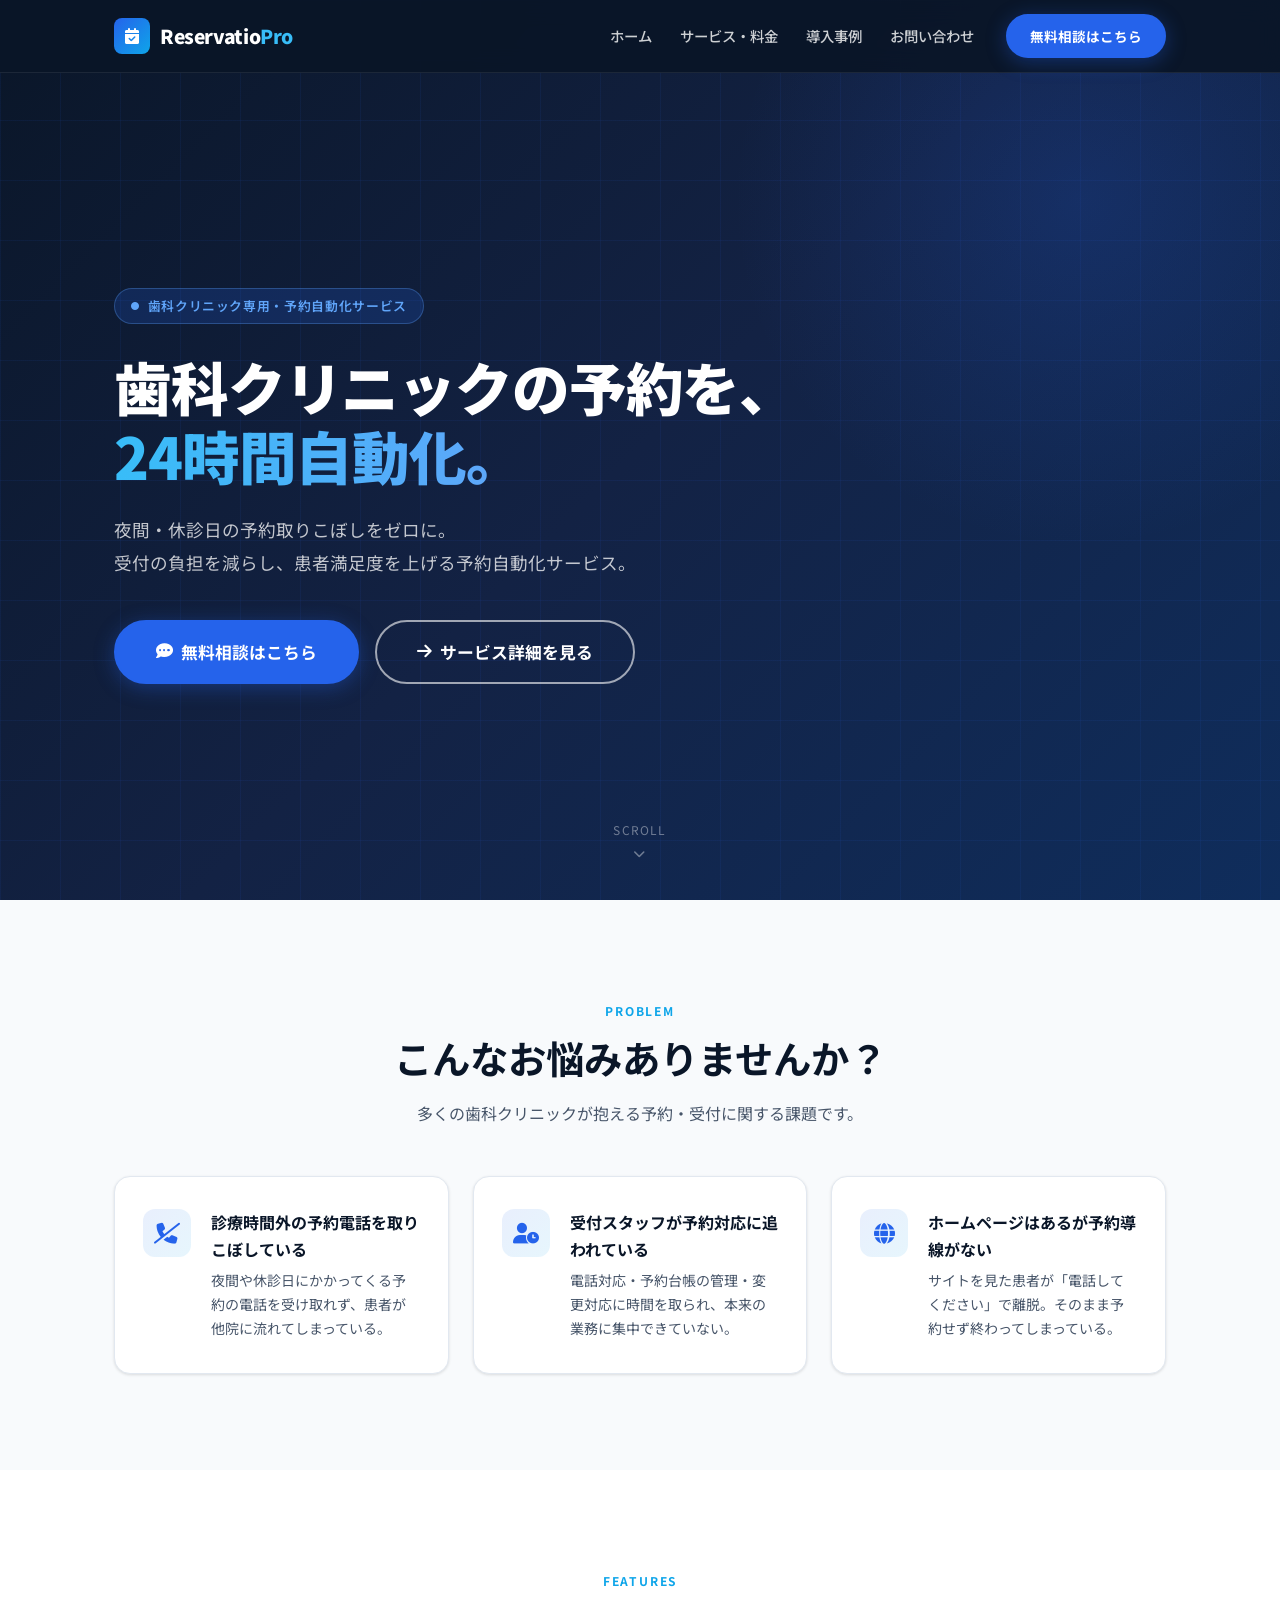
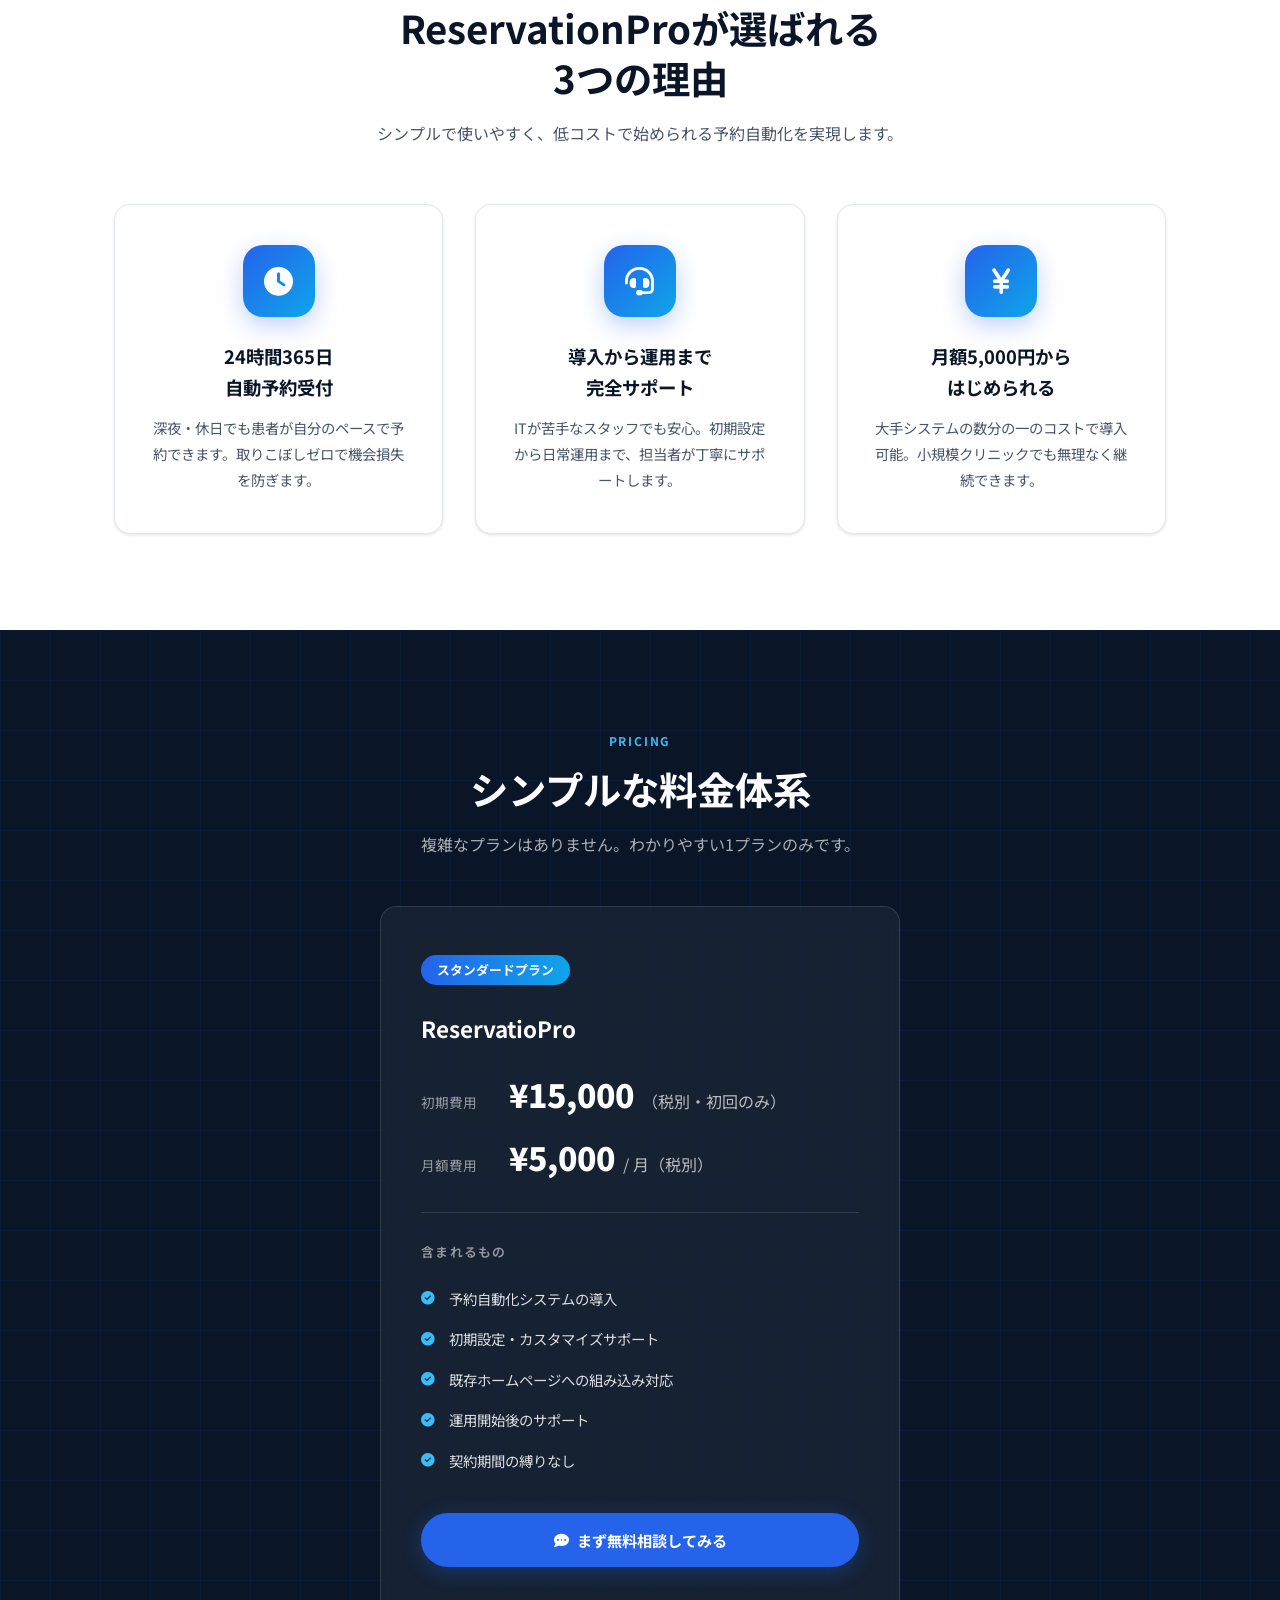
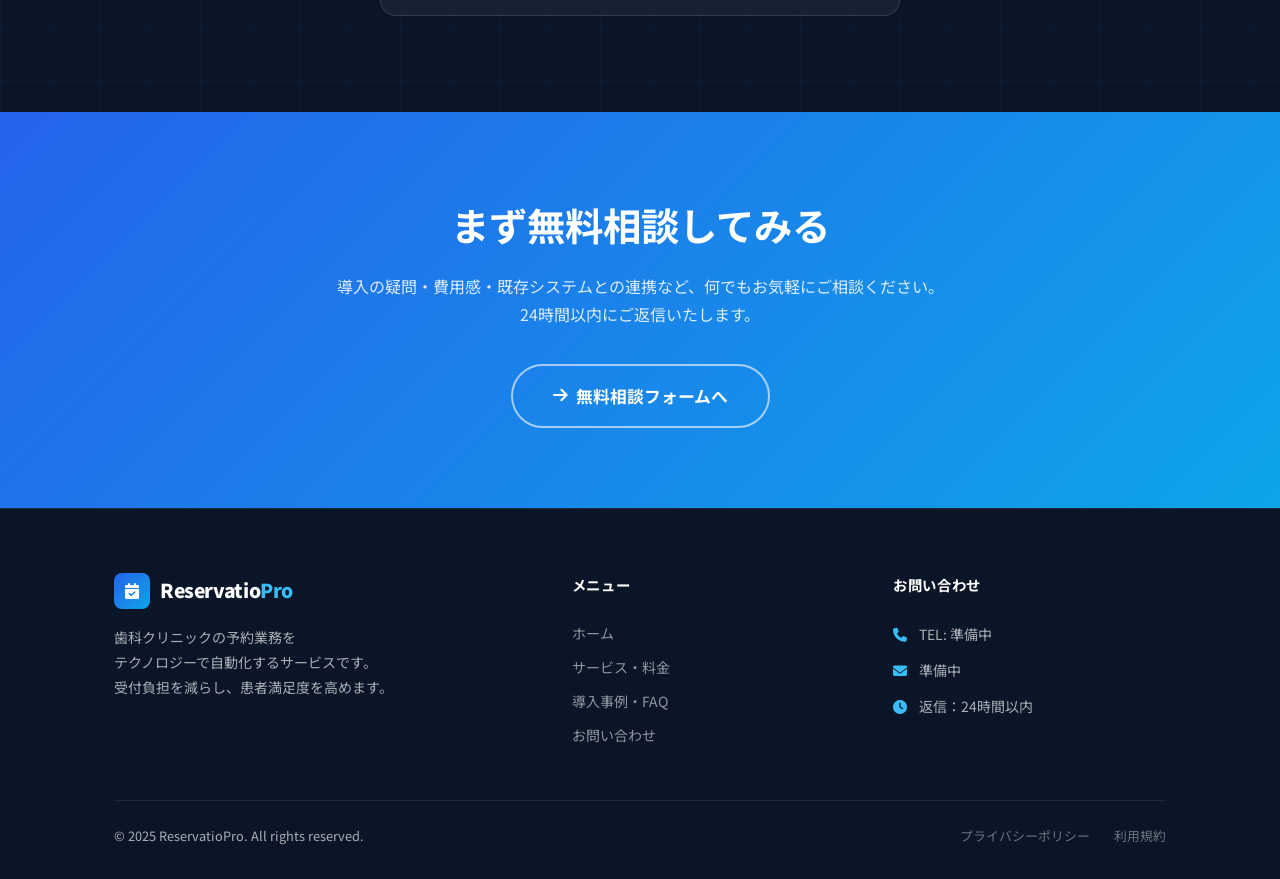
==== commit 278e7d23: "Rebuild as single-file SPA (index.html all-in-one) CSS, JS, and all 4 pages (home/service/case/conta" ====
--- a/index.html
+++ b/index.html
@@ -5,29 +5,631 @@
   <meta name="viewport" content="width=device-width, initial-scale=1.0">
   <title>ReservatioPro｜歯科クリニック向け予約自動化サービス</title>
   <meta name="description" content="歯科クリニックの予約を24時間自動化。夜間・休診日の予約取りこぼしをゼロに。月額5,000円から始められる予約自動化サービス。">
-  <link rel="stylesheet" href="style.css">
+  <link rel="preconnect" href="https://fonts.googleapis.com">
+  <link rel="preconnect" href="https://fonts.gstatic.com" crossorigin>
+  <link href="https://fonts.googleapis.com/css2?family=Noto+Sans+JP:wght@300;400;500;700;900&display=swap" rel="stylesheet">
   <link rel="stylesheet" href="https://cdnjs.cloudflare.com/ajax/libs/font-awesome/6.5.0/css/all.min.css">
+  <style>
+/* ===========================
+   ReservatioPro — All-in-One
+   =========================== */
+
+:root {
+  --navy:         #0a1628;
+  --navy-mid:     #132244;
+  --blue:         #2563eb;
+  --blue-light:   #3b82f6;
+  --blue-bright:  #60a5fa;
+  --accent:       #0ea5e9;
+  --accent-light: #38bdf8;
+  --white:        #ffffff;
+  --gray-50:      #f8fafc;
+  --gray-100:     #f1f5f9;
+  --gray-200:     #e2e8f0;
+  --gray-400:     #94a3b8;
+  --gray-600:     #475569;
+  --gray-800:     #1e293b;
+  --shadow-sm:    0 1px 3px rgba(0,0,0,.12);
+  --shadow-md:    0 4px 16px rgba(0,0,0,.12);
+  --shadow-lg:    0 10px 40px rgba(0,0,0,.18);
+  --radius:       8px;
+  --radius-lg:    16px;
+  --ease:         all .3s ease;
+}
+
+*, *::before, *::after { box-sizing: border-box; margin: 0; padding: 0; }
+html { scroll-behavior: smooth; }
+body {
+  font-family: 'Noto Sans JP', sans-serif;
+  color: var(--gray-800);
+  background: var(--white);
+  line-height: 1.7;
+  overflow-x: hidden;
+}
+a { color: inherit; text-decoration: none; }
+img { max-width: 100%; height: auto; display: block; }
+ul { list-style: none; }
+
+/* ===========================
+   Page switching
+   =========================== */
+.page { display: none; }
+.page.active { display: block; }
+
+/* ===========================
+   Utilities
+   =========================== */
+.container { width: 100%; max-width: 1100px; margin: 0 auto; padding: 0 24px; }
+.section    { padding: 96px 0; }
+.text-center{ text-align: center; }
+
+.section-label {
+  display: inline-block;
+  font-size: .75rem; font-weight: 700;
+  letter-spacing: .15em; text-transform: uppercase;
+  color: var(--accent); margin-bottom: 12px;
+}
+.section-title {
+  font-size: clamp(1.6rem, 4vw, 2.4rem);
+  font-weight: 700; color: var(--navy);
+  line-height: 1.3; margin-bottom: 16px;
+}
+.section-desc {
+  font-size: 1rem; color: var(--gray-600);
+  max-width: 600px; margin: 0 auto 48px; line-height: 1.8;
+}
+
+/* Buttons */
+.btn {
+  display: inline-flex; align-items: center; gap: 8px;
+  padding: 14px 32px; border-radius: 50px;
+  font-family: 'Noto Sans JP', sans-serif;
+  font-size: .95rem; font-weight: 700;
+  cursor: pointer; transition: var(--ease);
+  border: 2px solid transparent; white-space: nowrap;
+  background: none;
+}
+.btn-primary {
+  background: var(--blue); color: var(--white);
+  border-color: var(--blue);
+  box-shadow: 0 4px 20px rgba(37,99,235,.35);
+}
+.btn-primary:hover {
+  background: var(--blue-light); border-color: var(--blue-light);
+  transform: translateY(-2px); box-shadow: 0 8px 30px rgba(37,99,235,.45);
+}
+.btn-outline {
+  background: transparent; color: var(--white);
+  border-color: rgba(255,255,255,.6);
+}
+.btn-outline:hover {
+  background: rgba(255,255,255,.12);
+  border-color: var(--white); transform: translateY(-2px);
+}
+.btn-lg { padding: 18px 40px; font-size: 1.05rem; }
+
+/* ===========================
+   Header
+   =========================== */
+.header {
+  position: fixed; top: 0; left: 0; width: 100%; z-index: 1000;
+  background: rgba(10,22,40,.95);
+  backdrop-filter: blur(12px); -webkit-backdrop-filter: blur(12px);
+  border-bottom: 1px solid rgba(255,255,255,.08);
+  transition: var(--ease);
+}
+.header.scrolled {
+  background: rgba(10,22,40,.98);
+  box-shadow: 0 2px 20px rgba(0,0,0,.3);
+}
+.header-inner {
+  display: flex; align-items: center;
+  justify-content: space-between; height: 72px;
+}
+.logo {
+  display: flex; align-items: center; gap: 10px;
+  font-size: 1.2rem; font-weight: 900; color: var(--white);
+  letter-spacing: -.02em; cursor: pointer;
+}
+.logo-icon {
+  width: 36px; height: 36px;
+  background: linear-gradient(135deg, var(--blue), var(--accent));
+  border-radius: 8px;
+  display: flex; align-items: center; justify-content: center;
+  font-size: 1rem; color: white;
+}
+.logo-text span { color: var(--accent-light); }
+.nav { display: flex; align-items: center; gap: 32px; }
+.nav-links { display: flex; gap: 28px; }
+.nav-links a {
+  color: rgba(255,255,255,.8); font-size: .9rem; font-weight: 500;
+  transition: var(--ease); position: relative; cursor: pointer;
+}
+.nav-links a::after {
+  content: ''; position: absolute; bottom: -4px; left: 0;
+  width: 0; height: 2px;
+  background: var(--accent-light); transition: width .3s ease;
+}
+.nav-links a:hover, .nav-links a.active { color: var(--white); }
+.nav-links a:hover::after, .nav-links a.active::after { width: 100%; }
+.nav-cta { padding: 10px 22px; font-size: .85rem; }
+
+/* Hamburger */
+.hamburger {
+  display: none; flex-direction: column; justify-content: center;
+  gap: 5px; width: 40px; height: 40px;
+  cursor: pointer; background: none; border: none; padding: 4px;
+}
+.hamburger span {
+  display: block; height: 2px;
+  background: var(--white); border-radius: 2px; transition: var(--ease);
+}
+.hamburger.open span:nth-child(1) { transform: translateY(7px) rotate(45deg); }
+.hamburger.open span:nth-child(2) { opacity: 0; transform: scaleX(0); }
+.hamburger.open span:nth-child(3) { transform: translateY(-7px) rotate(-45deg); }
+
+/* Mobile menu */
+.mobile-menu {
+  display: none; position: fixed;
+  top: 72px; left: 0; width: 100%; height: calc(100vh - 72px);
+  background: var(--navy); z-index: 999;
+  flex-direction: column; padding: 40px 24px; gap: 8px;
+  opacity: 0; transform: translateX(100%);
+  transition: opacity .3s ease, transform .3s ease;
+}
+.mobile-menu.open { opacity: 1; transform: translateX(0); }
+.mobile-menu a {
+  display: block; color: rgba(255,255,255,.85);
+  font-size: 1.1rem; font-weight: 500;
+  padding: 16px 0; border-bottom: 1px solid rgba(255,255,255,.1);
+  transition: var(--ease); cursor: pointer;
+}
+.mobile-menu a:hover { color: var(--white); padding-left: 8px; }
+.mobile-menu .btn { margin-top: 24px; width: 100%; justify-content: center; }
+
+/* ===========================
+   Hero
+   =========================== */
+.hero {
+  position: relative; min-height: 100vh;
+  display: flex; align-items: center;
+  background: linear-gradient(135deg, var(--navy) 0%, var(--navy-mid) 50%, #0f2d5c 100%);
+  overflow: hidden; padding-top: 72px;
+}
+.hero::before {
+  content: ''; position: absolute; inset: 0;
+  background: url('https://images.unsplash.com/photo-1629909615957-be38d48fbbe4?w=1600&q=80') center/cover no-repeat;
+  opacity: .07;
+}
+.hero-grid {
+  position: absolute; inset: 0;
+  background-image:
+    linear-gradient(rgba(37,99,235,.08) 1px, transparent 1px),
+    linear-gradient(90deg, rgba(37,99,235,.08) 1px, transparent 1px);
+  background-size: 60px 60px;
+}
+.hero-glow {
+  position: absolute; width: 700px; height: 700px; border-radius: 50%;
+  background: radial-gradient(circle, rgba(37,99,235,.18) 0%, transparent 70%);
+  top: -150px; right: -150px; pointer-events: none;
+}
+.hero-content { position: relative; z-index: 1; max-width: 780px; }
+.hero-badge {
+  display: inline-flex; align-items: center; gap: 8px;
+  background: rgba(37,99,235,.2); border: 1px solid rgba(96,165,250,.3);
+  border-radius: 50px; padding: 6px 16px;
+  color: var(--blue-bright); font-size: .8rem; font-weight: 600;
+  letter-spacing: .05em; margin-bottom: 28px;
+}
+.hero h1 {
+  font-size: clamp(2rem, 6vw, 3.6rem); font-weight: 900;
+  color: var(--white); line-height: 1.2;
+  margin-bottom: 24px; letter-spacing: -.02em;
+}
+.hero h1 .highlight {
+  background: linear-gradient(90deg, var(--accent-light), var(--blue-bright));
+  -webkit-background-clip: text; -webkit-text-fill-color: transparent;
+  background-clip: text;
+}
+.hero-sub {
+  font-size: clamp(.95rem, 2vw, 1.1rem); color: rgba(255,255,255,.75);
+  max-width: 580px; margin-bottom: 40px; line-height: 1.85;
+}
+.hero-btns { display: flex; gap: 16px; flex-wrap: wrap; }
+.hero-scroll {
+  position: absolute; bottom: 40px; left: 50%; transform: translateX(-50%);
+  display: flex; flex-direction: column; align-items: center; gap: 8px;
+  color: rgba(255,255,255,.4); font-size: .75rem; letter-spacing: .1em;
+  animation: bounce 2s infinite;
+}
+@keyframes bounce {
+  0%,100% { transform: translateX(-50%) translateY(0); }
+  50%      { transform: translateX(-50%) translateY(8px); }
+}
+
+/* ===========================
+   Problem
+   =========================== */
+.problem { background: var(--gray-50); }
+.problem-grid {
+  display: grid; grid-template-columns: repeat(auto-fit, minmax(280px, 1fr));
+  gap: 24px; margin-top: 48px;
+}
+.problem-card {
+  background: var(--white); border-radius: var(--radius-lg);
+  padding: 32px 28px; border: 1px solid var(--gray-200);
+  box-shadow: var(--shadow-sm);
+  display: flex; gap: 20px; align-items: flex-start;
+  transition: var(--ease);
+}
+.problem-card:hover { border-color: var(--blue-light); box-shadow: var(--shadow-md); transform: translateY(-4px); }
+.problem-icon {
+  width: 48px; height: 48px; min-width: 48px;
+  background: linear-gradient(135deg, rgba(37,99,235,.1), rgba(14,165,233,.1));
+  border-radius: 12px; display: flex; align-items: center;
+  justify-content: center; font-size: 1.3rem; color: var(--blue);
+}
+.problem-card h3 { font-size: 1rem; font-weight: 700; color: var(--navy); margin-bottom: 6px; }
+.problem-card p  { font-size: .875rem; color: var(--gray-600); line-height: 1.7; }
+
+/* ===========================
+   Features
+   =========================== */
+.features-grid {
+  display: grid; grid-template-columns: repeat(auto-fit, minmax(300px, 1fr));
+  gap: 32px; margin-top: 56px;
+}
+.feature-card {
+  background: var(--white); border-radius: var(--radius-lg);
+  padding: 40px 32px; border: 1px solid var(--gray-200);
+  box-shadow: var(--shadow-sm); text-align: center;
+  transition: var(--ease); position: relative; overflow: hidden;
+}
+.feature-card::before {
+  content: ''; position: absolute; top: 0; left: 0; right: 0; height: 3px;
+  background: linear-gradient(90deg, var(--blue), var(--accent));
+  transform: scaleX(0); transition: transform .3s ease;
+}
+.feature-card:hover::before { transform: scaleX(1); }
+.feature-card:hover { border-color: rgba(37,99,235,.2); box-shadow: var(--shadow-md); transform: translateY(-6px); }
+.feature-icon {
+  width: 72px; height: 72px;
+  background: linear-gradient(135deg, var(--blue), var(--accent));
+  border-radius: 20px; display: flex; align-items: center;
+  justify-content: center; font-size: 1.8rem; color: var(--white);
+  margin: 0 auto 24px; box-shadow: 0 8px 24px rgba(37,99,235,.3);
+}
+.feature-card h3 { font-size: 1.15rem; font-weight: 700; color: var(--navy); margin-bottom: 12px; }
+.feature-card p  { font-size: .9rem; color: var(--gray-600); line-height: 1.8; }
+
+/* ===========================
+   Pricing
+   =========================== */
+.pricing {
+  background: var(--navy); position: relative; overflow: hidden;
+}
+.pricing::before {
+  content: ''; position: absolute; inset: 0;
+  background-image:
+    linear-gradient(rgba(37,99,235,.06) 1px, transparent 1px),
+    linear-gradient(90deg, rgba(37,99,235,.06) 1px, transparent 1px);
+  background-size: 50px 50px;
+}
+.pricing .section-title { color: var(--white); }
+.pricing .section-desc  { color: rgba(255,255,255,.65); }
+.pricing-card {
+  position: relative; z-index: 1; max-width: 520px; margin: 0 auto;
+  background: rgba(255,255,255,.05); border: 1px solid rgba(255,255,255,.12);
+  border-radius: var(--radius-lg); padding: 48px 40px; backdrop-filter: blur(8px);
+}
+.pricing-badge {
+  display: inline-block;
+  background: linear-gradient(90deg, var(--blue), var(--accent));
+  color: var(--white); font-size: .8rem; font-weight: 700;
+  padding: 4px 16px; border-radius: 50px; margin-bottom: 24px;
+}
+.pricing-name { font-size: 1.4rem; font-weight: 700; color: var(--white); margin-bottom: 20px; }
+.pricing-row  { display: flex; align-items: baseline; gap: 8px; margin-bottom: 8px; }
+.pricing-label  { color: rgba(255,255,255,.55); font-size: .85rem; min-width: 80px; }
+.pricing-amount { font-size: 2rem; font-weight: 900; color: var(--white); }
+.pricing-unit   { font-size: 1rem; color: rgba(255,255,255,.7); }
+.pricing-divider{ height: 1px; background: rgba(255,255,255,.12); margin: 28px 0; }
+.pricing-includes h4 {
+  color: rgba(255,255,255,.55); font-size: .8rem; font-weight: 600;
+  letter-spacing: .1em; text-transform: uppercase; margin-bottom: 16px;
+}
+.pricing-feature {
+  display: flex; align-items: center; gap: 12px;
+  color: rgba(255,255,255,.85); font-size: .9rem; padding: 8px 0;
+}
+.pricing-feature i { color: var(--accent-light); font-size: .85rem; width: 16px; }
+.pricing-includes { margin-bottom: 32px; }
+.pricing-card .btn { width: 100%; justify-content: center; }
+
+/* ===========================
+   CTA Banner
+   =========================== */
+.cta-banner {
+  background: linear-gradient(135deg, var(--blue) 0%, var(--accent) 100%);
+  text-align: center; padding: 80px 0;
+}
+.cta-banner h2 { font-size: clamp(1.6rem,4vw,2.4rem); font-weight: 700; color: var(--white); margin-bottom: 16px; }
+.cta-banner p  { color: rgba(255,255,255,.85); font-size: 1rem; margin-bottom: 36px; }
+
+/* ===========================
+   Page Hero (subpages)
+   =========================== */
+.page-hero {
+  background: linear-gradient(135deg, var(--navy) 0%, var(--navy-mid) 100%);
+  padding: 140px 0 80px; text-align: center;
+  position: relative; overflow: hidden;
+}
+.page-hero::before {
+  content: ''; position: absolute; inset: 0;
+  background-image:
+    linear-gradient(rgba(37,99,235,.08) 1px, transparent 1px),
+    linear-gradient(90deg, rgba(37,99,235,.08) 1px, transparent 1px);
+  background-size: 50px 50px;
+}
+.page-hero-content { position: relative; z-index: 1; }
+.page-hero h1 {
+  font-size: clamp(1.8rem, 5vw, 3rem); font-weight: 700;
+  color: var(--white); margin-bottom: 16px;
+}
+.page-hero p { color: rgba(255,255,255,.7); font-size: 1rem; max-width: 520px; margin: 0 auto; }
+.breadcrumb {
+  display: flex; justify-content: center; align-items: center;
+  gap: 8px; margin-bottom: 20px; font-size: .8rem; color: rgba(255,255,255,.45);
+}
+.breadcrumb span { color: rgba(255,255,255,.55); cursor: pointer; transition: var(--ease); }
+.breadcrumb span:hover { color: var(--white); }
+.breadcrumb i { font-size: .65rem; }
+
+/* ===========================
+   Service page
+   =========================== */
+.service-how { background: var(--gray-50); }
+.steps-flow {
+  display: flex; align-items: flex-start; gap: 0;
+  margin-top: 56px; flex-wrap: wrap;
+}
+.step-item {
+  flex: 1; min-width: 200px; text-align: center;
+  position: relative; padding: 0 16px;
+}
+.step-item:not(:last-child)::after {
+  content: ''; position: absolute; top: 28px; right: -1px;
+  width: 50%; height: 2px;
+  background: linear-gradient(90deg, var(--blue), var(--accent));
+}
+.step-item:not(:first-child)::before {
+  content: ''; position: absolute; top: 28px; left: -1px;
+  width: 50%; height: 2px;
+  background: linear-gradient(90deg, var(--blue), var(--accent));
+}
+.step-num {
+  width: 56px; height: 56px;
+  background: linear-gradient(135deg, var(--blue), var(--accent));
+  color: var(--white); font-weight: 700; font-size: .8rem;
+  border-radius: 50%; display: flex; align-items: center; justify-content: center;
+  margin: 0 auto 20px; box-shadow: 0 4px 16px rgba(37,99,235,.35);
+  position: relative; z-index: 1;
+}
+.step-item h3 { font-size: .95rem; font-weight: 700; color: var(--navy); margin-bottom: 8px; }
+.step-item p  { font-size: .825rem; color: var(--gray-600); }
+.service-detail-grid {
+  display: grid; grid-template-columns: 1fr 1fr; gap: 64px;
+  align-items: center; margin-top: 48px;
+}
+.service-detail-img { border-radius: var(--radius-lg); overflow: hidden; box-shadow: var(--shadow-lg); }
+.service-detail-img img { width: 100%; height: 360px; object-fit: cover; }
+.service-detail-text h3 { font-size: 1.4rem; font-weight: 700; color: var(--navy); margin-bottom: 16px; }
+.service-detail-text p { color: var(--gray-600); font-size: .95rem; line-height: 1.85; margin-bottom: 16px; }
+.check-list { margin-top: 20px; }
+.check-list li {
+  display: flex; align-items: flex-start; gap: 12px;
+  padding: 8px 0; font-size: .9rem; color: var(--gray-800);
+  border-bottom: 1px solid var(--gray-100);
+}
+.check-list li i { color: var(--blue); margin-top: 3px; font-size: .85rem; }
+
+/* ===========================
+   Case page
+   =========================== */
+.case-grid {
+  display: grid; grid-template-columns: repeat(auto-fit, minmax(300px, 1fr));
+  gap: 32px; margin-top: 56px;
+}
+.case-card {
+  background: var(--white); border-radius: var(--radius-lg); overflow: hidden;
+  border: 1px solid var(--gray-200); box-shadow: var(--shadow-sm);
+  transition: var(--ease);
+}
+.case-card:hover { box-shadow: var(--shadow-md); transform: translateY(-6px); }
+.case-img { width: 100%; height: 200px; object-fit: cover; }
+.case-body { padding: 28px 24px; }
+.case-tag {
+  display: inline-block; background: rgba(37,99,235,.08);
+  color: var(--blue); font-size: .75rem; font-weight: 700;
+  padding: 4px 12px; border-radius: 50px; margin-bottom: 12px;
+}
+.case-body h3 { font-size: 1.05rem; font-weight: 700; color: var(--navy); margin-bottom: 12px; }
+.case-body p  { font-size: .875rem; color: var(--gray-600); line-height: 1.75; }
+.case-result {
+  display: flex; gap: 16px; margin-top: 20px;
+  padding-top: 20px; border-top: 1px solid var(--gray-200);
+}
+.result-item { text-align: center; flex: 1; }
+.result-num  { display: block; font-size: 1.5rem; font-weight: 900; color: var(--blue); }
+.result-label{ font-size: .75rem; color: var(--gray-600); }
+
+/* FAQ */
+.faq { background: var(--gray-50); }
+.faq-list { max-width: 760px; margin: 48px auto 0; }
+.faq-item {
+  background: var(--white); border: 1px solid var(--gray-200);
+  border-radius: var(--radius); margin-bottom: 12px;
+  overflow: hidden; transition: var(--ease);
+}
+.faq-item.open { border-color: var(--blue-light); box-shadow: 0 0 0 3px rgba(37,99,235,.08); }
+.faq-question {
+  display: flex; align-items: center; gap: 16px;
+  padding: 22px 24px; cursor: pointer; user-select: none;
+}
+.faq-q-icon {
+  width: 28px; height: 28px; min-width: 28px;
+  background: linear-gradient(135deg, var(--blue), var(--accent));
+  color: var(--white); font-size: .75rem; font-weight: 700;
+  border-radius: 6px; display: flex; align-items: center; justify-content: center;
+}
+.faq-question h3 { flex: 1; font-size: .95rem; font-weight: 600; color: var(--navy); }
+.faq-toggle { color: var(--gray-400); font-size: .85rem; transition: transform .3s ease; }
+.faq-item.open .faq-toggle { transform: rotate(180deg); color: var(--blue); }
+.faq-answer { max-height: 0; overflow: hidden; transition: max-height .4s ease; }
+.faq-answer-inner { padding: 0 24px 22px 68px; font-size: .9rem; color: var(--gray-600); line-height: 1.8; }
+
+/* ===========================
+   Contact page
+   =========================== */
+.contact-wrapper { display: grid; grid-template-columns: 1fr 1.6fr; gap: 64px; align-items: start; }
+.contact-info h2 { font-size: 1.6rem; font-weight: 700; color: var(--navy); margin-bottom: 16px; }
+.contact-info > p { font-size: .95rem; color: var(--gray-600); line-height: 1.85; margin-bottom: 32px; }
+.contact-detail { display: flex; flex-direction: column; gap: 20px; }
+.contact-detail-item { display: flex; align-items: flex-start; gap: 16px; }
+.contact-detail-icon {
+  width: 44px; height: 44px; min-width: 44px;
+  background: linear-gradient(135deg, rgba(37,99,235,.1), rgba(14,165,233,.1));
+  border-radius: 10px; display: flex; align-items: center;
+  justify-content: center; font-size: 1rem; color: var(--blue);
+}
+.contact-detail-item h4 {
+  font-size: .8rem; font-weight: 700; color: var(--gray-400);
+  letter-spacing: .08em; text-transform: uppercase; margin-bottom: 4px;
+}
+.contact-detail-item p { font-size: .95rem; color: var(--navy); font-weight: 500; }
+.contact-note {
+  margin-top: 28px;
+  background: rgba(37,99,235,.06); border-left: 3px solid var(--blue);
+  border-radius: 0 8px 8px 0; padding: 16px 20px;
+  font-size: .875rem; color: var(--gray-600);
+}
+.contact-form {
+  background: var(--white); border: 1px solid var(--gray-200);
+  border-radius: var(--radius-lg); padding: 40px; box-shadow: var(--shadow-md);
+}
+.form-group { margin-bottom: 20px; }
+.form-row { display: grid; grid-template-columns: 1fr 1fr; gap: 16px; }
+.form-group label { display: block; font-size: .85rem; font-weight: 600; color: var(--navy); margin-bottom: 8px; }
+.form-group label .required { color: var(--blue); margin-left: 4px; }
+.form-group input,
+.form-group textarea {
+  width: 100%; padding: 12px 16px;
+  border: 1.5px solid var(--gray-200); border-radius: var(--radius);
+  font-family: 'Noto Sans JP', sans-serif; font-size: .95rem;
+  color: var(--gray-800); background: var(--white);
+  transition: var(--ease); outline: none;
+}
+.form-group input:focus,
+.form-group textarea:focus { border-color: var(--blue); box-shadow: 0 0 0 3px rgba(37,99,235,.1); }
+.form-group input::placeholder,
+.form-group textarea::placeholder { color: var(--gray-400); }
+.form-group textarea { resize: vertical; min-height: 140px; }
+.form-submit { width: 100%; justify-content: center; margin-top: 8px; padding: 16px; font-size: 1rem; }
+.form-privacy { text-align: center; margin-top: 16px; font-size: .8rem; color: var(--gray-400); }
+
+/* ===========================
+   Footer
+   =========================== */
+.footer {
+  background: var(--navy); color: rgba(255,255,255,.65);
+  padding: 64px 0 32px; border-top: 1px solid rgba(255,255,255,.08);
+}
+.footer-grid { display: grid; grid-template-columns: 1.5fr 1fr 1fr; gap: 48px; margin-bottom: 48px; }
+.footer-brand p { font-size: .875rem; line-height: 1.8; margin-top: 16px; }
+.footer-col h4 { color: var(--white); font-size: .9rem; font-weight: 700; margin-bottom: 20px; letter-spacing: .05em; }
+.footer-col a {
+  display: block; color: rgba(255,255,255,.55); font-size: .875rem;
+  padding: 5px 0; transition: var(--ease); cursor: pointer;
+}
+.footer-col a:hover { color: var(--white); padding-left: 6px; }
+.footer-contact-item { display: flex; align-items: center; gap: 10px; font-size: .875rem; padding: 6px 0; }
+.footer-contact-item i { color: var(--accent-light); width: 16px; }
+.footer-bottom {
+  border-top: 1px solid rgba(255,255,255,.08); padding-top: 24px;
+  display: flex; align-items: center; justify-content: space-between;
+  flex-wrap: wrap; gap: 12px;
+}
+.footer-bottom p { font-size: .8rem; }
+.footer-bottom-links { display: flex; gap: 24px; }
+.footer-bottom-links a { font-size: .8rem; color: rgba(255,255,255,.4); transition: var(--ease); cursor: pointer; }
+.footer-bottom-links a:hover { color: rgba(255,255,255,.8); }
+
+/* ===========================
+   Animations
+   =========================== */
+.fade-in {
+  opacity: 0; transform: translateY(30px);
+  transition: opacity .7s ease, transform .7s ease;
+}
+.fade-in.visible    { opacity: 1; transform: translateY(0); }
+.fade-in-delay-1    { transition-delay: .1s; }
+.fade-in-delay-2    { transition-delay: .2s; }
+.fade-in-delay-3    { transition-delay: .3s; }
+.fade-in-delay-4    { transition-delay: .4s; }
+
+/* ===========================
+   Responsive
+   =========================== */
+@media (max-width: 900px) {
+  .footer-grid { grid-template-columns: 1fr 1fr; }
+  .footer-brand { grid-column: 1 / -1; }
+  .service-detail-grid { grid-template-columns: 1fr; }
+  .contact-wrapper { grid-template-columns: 1fr; }
+}
+@media (max-width: 768px) {
+  .section { padding: 64px 0; }
+  .nav-links, .nav-cta { display: none; }
+  .hamburger { display: flex; }
+  .mobile-menu { display: flex; }
+  .hero h1 { font-size: clamp(1.8rem, 7vw, 2.6rem); }
+  .hero-btns { flex-direction: column; align-items: flex-start; }
+  .hero-btns .btn { width: 100%; justify-content: center; }
+  .steps-flow { flex-direction: column; gap: 24px; }
+  .step-item::before, .step-item::after { display: none; }
+  .footer-grid { grid-template-columns: 1fr; gap: 32px; }
+  .footer-bottom { flex-direction: column; text-align: center; }
+  .contact-form { padding: 28px 20px; }
+  .form-row { grid-template-columns: 1fr; }
+}
+@media (max-width: 480px) {
+  .container { padding: 0 16px; }
+  .pricing-card { padding: 32px 24px; }
+  .case-result { flex-direction: column; gap: 12px; }
+}
+  </style>
 </head>
 <body>
 
-<!-- ===== HEADER ===== -->
-<header class="header">
+<!-- ===========================
+     HEADER (shared)
+     =========================== -->
+<header class="header" id="site-header">
   <div class="container">
     <div class="header-inner">
-      <a href="index.html" class="logo">
+      <div class="logo" data-page="home">
         <div class="logo-icon"><i class="fas fa-calendar-check"></i></div>
         <span class="logo-text">Reservatio<span>Pro</span></span>
-      </a>
+      </div>
       <nav class="nav">
         <ul class="nav-links">
-          <li><a href="index.html">ホーム</a></li>
-          <li><a href="service.html">サービス・料金</a></li>
-          <li><a href="case.html">導入事例</a></li>
-          <li><a href="contact.html">お問い合わせ</a></li>
+          <li><a data-page="home">ホーム</a></li>
+          <li><a data-page="service">サービス・料金</a></li>
+          <li><a data-page="case">導入事例</a></li>
+          <li><a data-page="contact">お問い合わせ</a></li>
         </ul>
-        <a href="contact.html" class="btn btn-primary nav-cta">無料相談はこちら</a>
+        <button class="btn btn-primary nav-cta" data-page="contact">無料相談はこちら</button>
       </nav>
-      <button class="hamburger" aria-label="メニュー">
+      <button class="hamburger" id="hamburger" aria-label="メニュー">
         <span></span><span></span><span></span>
       </button>
     </div>
@@ -35,190 +637,608 @@
 </header>
 
 <!-- Mobile Menu -->
-<div class="mobile-menu">
-  <a href="index.html">ホーム</a>
-  <a href="service.html">サービス・料金</a>
-  <a href="case.html">導入事例</a>
-  <a href="contact.html">お問い合わせ</a>
-  <a href="contact.html" class="btn btn-primary">無料相談はこちら</a>
+<div class="mobile-menu" id="mobile-menu">
+  <a data-page="home">ホーム</a>
+  <a data-page="service">サービス・料金</a>
+  <a data-page="case">導入事例</a>
+  <a data-page="contact">お問い合わせ</a>
+  <button class="btn btn-primary" data-page="contact">無料相談はこちら</button>
 </div>
 
-<!-- ===== HERO ===== -->
-<section class="hero">
-  <div class="hero-grid"></div>
-  <div class="hero-glow"></div>
-  <div class="container">
-    <div class="hero-content">
-      <div class="hero-badge">
-        <i class="fas fa-circle fa-xs"></i>
-        歯科クリニック専用・予約自動化サービス
-      </div>
-      <h1>
-        歯科クリニックの予約を、<br>
-        <span class="highlight">24時間自動化。</span>
-      </h1>
-      <p class="hero-sub">
-        夜間・休診日の予約取りこぼしをゼロに。<br>
-        受付の負担を減らし、患者満足度を上げる予約自動化サービス。
-      </p>
-      <div class="hero-btns">
-        <a href="contact.html" class="btn btn-primary btn-lg">
-          <i class="fas fa-comment-dots"></i> 無料相談はこちら
-        </a>
-        <a href="service.html" class="btn btn-outline btn-lg">
-          <i class="fas fa-arrow-right"></i> サービス詳細を見る
-        </a>
-      </div>
-    </div>
-  </div>
-  <div class="hero-scroll">
-    <span>SCROLL</span>
-    <i class="fas fa-chevron-down"></i>
-  </div>
-</section>
-
-<!-- ===== PROBLEM ===== -->
-<section class="section problem">
-  <div class="container">
-    <div class="text-center">
-      <span class="section-label">PROBLEM</span>
-      <h2 class="section-title">こんなお悩みありませんか？</h2>
-      <p class="section-desc">多くの歯科クリニックが抱える予約・受付に関する課題です。</p>
-    </div>
-    <div class="problem-grid">
-      <div class="problem-card fade-in">
-        <div class="problem-icon"><i class="fas fa-phone-slash"></i></div>
-        <div>
-          <h3>診療時間外の予約電話を取りこぼしている</h3>
-          <p>夜間や休診日にかかってくる予約の電話を受け取れず、患者が他院に流れてしまっている。</p>
-        </div>
-      </div>
-      <div class="problem-card fade-in fade-in-delay-1">
-        <div class="problem-icon"><i class="fas fa-user-clock"></i></div>
-        <div>
-          <h3>受付スタッフが予約対応に追われている</h3>
-          <p>電話対応・予約台帳の管理・変更対応に時間を取られ、本来の業務に集中できていない。</p>
-        </div>
-      </div>
-      <div class="problem-card fade-in fade-in-delay-2">
-        <div class="problem-icon"><i class="fas fa-globe"></i></div>
-        <div>
-          <h3>ホームページはあるが予約導線がない</h3>
-          <p>サイトを見た患者が「電話してください」で離脱。そのまま予約せず終わってしまっている。</p>
-        </div>
-      </div>
-    </div>
-  </div>
-</section>
-
-<!-- ===== FEATURES ===== -->
-<section class="section">
-  <div class="container">
-    <div class="text-center">
-      <span class="section-label">FEATURES</span>
-      <h2 class="section-title">ReservationProが選ばれる<br>3つの理由</h2>
-      <p class="section-desc">シンプルで使いやすく、低コストで始められる予約自動化を実現します。</p>
-    </div>
-    <div class="features-grid">
-      <div class="feature-card fade-in">
-        <div class="feature-icon"><i class="fas fa-clock"></i></div>
-        <h3>24時間365日<br>自動予約受付</h3>
-        <p>深夜・休日でも患者が自分のペースで予約できます。取りこぼしゼロで機会損失を防ぎます。</p>
-      </div>
-      <div class="feature-card fade-in fade-in-delay-1">
-        <div class="feature-icon"><i class="fas fa-headset"></i></div>
-        <h3>導入から運用まで<br>完全サポート</h3>
-        <p>ITが苦手なスタッフでも安心。初期設定から日常運用まで、担当者が丁寧にサポートします。</p>
-      </div>
-      <div class="feature-card fade-in fade-in-delay-2">
-        <div class="feature-icon"><i class="fas fa-yen-sign"></i></div>
-        <h3>月額5,000円から<br>はじめられる</h3>
-        <p>大手システムの数分の一のコストで導入可能。小規模クリニックでも無理なく継続できます。</p>
-      </div>
-    </div>
-  </div>
-</section>
-
-<!-- ===== PRICING ===== -->
-<section class="section pricing">
-  <div class="container">
-    <div class="text-center">
-      <span class="section-label" style="color: var(--accent-light);">PRICING</span>
-      <h2 class="section-title">シンプルな料金体系</h2>
-      <p class="section-desc">複雑なプランはありません。わかりやすい1プランのみです。</p>
-    </div>
-    <div class="pricing-card fade-in">
-      <div class="pricing-badge">スタンダードプラン</div>
-      <div class="pricing-name">ReservatioPro</div>
-      <div class="pricing-row">
-        <span class="pricing-label">初期費用</span>
-        <span class="pricing-amount">¥15,000</span>
-        <span class="pricing-unit">（税別・初回のみ）</span>
-      </div>
-      <div class="pricing-row">
-        <span class="pricing-label">月額費用</span>
-        <span class="pricing-amount">¥5,000</span>
-        <span class="pricing-unit">/ 月（税別）</span>
-      </div>
-      <div class="pricing-divider"></div>
-      <div class="pricing-includes">
-        <h4>含まれるもの</h4>
-        <div class="pricing-feature"><i class="fas fa-check-circle"></i>予約自動化システムの導入</div>
-        <div class="pricing-feature"><i class="fas fa-check-circle"></i>初期設定・カスタマイズサポート</div>
-        <div class="pricing-feature"><i class="fas fa-check-circle"></i>既存ホームページへの組み込み対応</div>
-        <div class="pricing-feature"><i class="fas fa-check-circle"></i>運用開始後のサポート</div>
-        <div class="pricing-feature"><i class="fas fa-check-circle"></i>契約期間の縛りなし</div>
-      </div>
-      <a href="contact.html" class="btn btn-primary">
-        <i class="fas fa-comment-dots"></i> まず無料相談してみる
-      </a>
-    </div>
-  </div>
-</section>
-
-<!-- ===== CTA ===== -->
-<section class="cta-banner">
-  <div class="container">
-    <h2>まず無料相談してみる</h2>
-    <p>導入の疑問・費用感・既存システムとの連携など、何でもお気軽にご相談ください。<br>24時間以内にご返信いたします。</p>
-    <a href="contact.html" class="btn btn-outline btn-lg">
-      <i class="fas fa-arrow-right"></i> 無料相談フォームへ
-    </a>
-  </div>
-</section>
-
-<!-- ===== FOOTER ===== -->
+
+<!-- ===========================
+     PAGE: HOME
+     =========================== -->
+<div id="page-home" class="page active">
+
+  <!-- Hero -->
+  <section class="hero">
+    <div class="hero-grid"></div>
+    <div class="hero-glow"></div>
+    <div class="container">
+      <div class="hero-content">
+        <div class="hero-badge">
+          <i class="fas fa-circle" style="font-size:.5rem;"></i>
+          歯科クリニック専用・予約自動化サービス
+        </div>
+        <h1>
+          歯科クリニックの予約を、<br>
+          <span class="highlight">24時間自動化。</span>
+        </h1>
+        <p class="hero-sub">
+          夜間・休診日の予約取りこぼしをゼロに。<br>
+          受付の負担を減らし、患者満足度を上げる予約自動化サービス。
+        </p>
+        <div class="hero-btns">
+          <button class="btn btn-primary btn-lg" data-page="contact">
+            <i class="fas fa-comment-dots"></i> 無料相談はこちら
+          </button>
+          <button class="btn btn-outline btn-lg" data-page="service">
+            <i class="fas fa-arrow-right"></i> サービス詳細を見る
+          </button>
+        </div>
+      </div>
+    </div>
+    <div class="hero-scroll">
+      <span>SCROLL</span>
+      <i class="fas fa-chevron-down"></i>
+    </div>
+  </section>
+
+  <!-- Problem -->
+  <section class="section problem">
+    <div class="container">
+      <div class="text-center">
+        <span class="section-label">PROBLEM</span>
+        <h2 class="section-title">こんなお悩みありませんか？</h2>
+        <p class="section-desc">多くの歯科クリニックが抱える予約・受付に関する課題です。</p>
+      </div>
+      <div class="problem-grid">
+        <div class="problem-card fade-in">
+          <div class="problem-icon"><i class="fas fa-phone-slash"></i></div>
+          <div>
+            <h3>診療時間外の予約電話を取りこぼしている</h3>
+            <p>夜間や休診日にかかってくる予約の電話を受け取れず、患者が他院に流れてしまっている。</p>
+          </div>
+        </div>
+        <div class="problem-card fade-in fade-in-delay-1">
+          <div class="problem-icon"><i class="fas fa-user-clock"></i></div>
+          <div>
+            <h3>受付スタッフが予約対応に追われている</h3>
+            <p>電話対応・予約台帳の管理・変更対応に時間を取られ、本来の業務に集中できていない。</p>
+          </div>
+        </div>
+        <div class="problem-card fade-in fade-in-delay-2">
+          <div class="problem-icon"><i class="fas fa-globe"></i></div>
+          <div>
+            <h3>ホームページはあるが予約導線がない</h3>
+            <p>サイトを見た患者が「電話してください」で離脱。そのまま予約せず終わってしまっている。</p>
+          </div>
+        </div>
+      </div>
+    </div>
+  </section>
+
+  <!-- Features -->
+  <section class="section">
+    <div class="container">
+      <div class="text-center">
+        <span class="section-label">FEATURES</span>
+        <h2 class="section-title">ReservationProが選ばれる<br>3つの理由</h2>
+        <p class="section-desc">シンプルで使いやすく、低コストで始められる予約自動化を実現します。</p>
+      </div>
+      <div class="features-grid">
+        <div class="feature-card fade-in">
+          <div class="feature-icon"><i class="fas fa-clock"></i></div>
+          <h3>24時間365日<br>自動予約受付</h3>
+          <p>深夜・休日でも患者が自分のペースで予約できます。取りこぼしゼロで機会損失を防ぎます。</p>
+        </div>
+        <div class="feature-card fade-in fade-in-delay-1">
+          <div class="feature-icon"><i class="fas fa-headset"></i></div>
+          <h3>導入から運用まで<br>完全サポート</h3>
+          <p>ITが苦手なスタッフでも安心。初期設定から日常運用まで、担当者が丁寧にサポートします。</p>
+        </div>
+        <div class="feature-card fade-in fade-in-delay-2">
+          <div class="feature-icon"><i class="fas fa-yen-sign"></i></div>
+          <h3>月額5,000円から<br>はじめられる</h3>
+          <p>大手システムの数分の一のコストで導入可能。小規模クリニックでも無理なく継続できます。</p>
+        </div>
+      </div>
+    </div>
+  </section>
+
+  <!-- Pricing -->
+  <section class="section pricing">
+    <div class="container">
+      <div class="text-center">
+        <span class="section-label" style="color:var(--accent-light)">PRICING</span>
+        <h2 class="section-title">シンプルな料金体系</h2>
+        <p class="section-desc">複雑なプランはありません。わかりやすい1プランのみです。</p>
+      </div>
+      <div class="pricing-card fade-in">
+        <div class="pricing-badge">スタンダードプラン</div>
+        <div class="pricing-name">ReservatioPro</div>
+        <div class="pricing-row">
+          <span class="pricing-label">初期費用</span>
+          <span class="pricing-amount">¥15,000</span>
+          <span class="pricing-unit">（税別・初回のみ）</span>
+        </div>
+        <div class="pricing-row">
+          <span class="pricing-label">月額費用</span>
+          <span class="pricing-amount">¥5,000</span>
+          <span class="pricing-unit">/ 月（税別）</span>
+        </div>
+        <div class="pricing-divider"></div>
+        <div class="pricing-includes">
+          <h4>含まれるもの</h4>
+          <div class="pricing-feature"><i class="fas fa-check-circle"></i>予約自動化システムの導入</div>
+          <div class="pricing-feature"><i class="fas fa-check-circle"></i>初期設定・カスタマイズサポート</div>
+          <div class="pricing-feature"><i class="fas fa-check-circle"></i>既存ホームページへの組み込み対応</div>
+          <div class="pricing-feature"><i class="fas fa-check-circle"></i>運用開始後のサポート</div>
+          <div class="pricing-feature"><i class="fas fa-check-circle"></i>契約期間の縛りなし</div>
+        </div>
+        <button class="btn btn-primary" data-page="contact">
+          <i class="fas fa-comment-dots"></i> まず無料相談してみる
+        </button>
+      </div>
+    </div>
+  </section>
+
+  <!-- CTA -->
+  <section class="cta-banner">
+    <div class="container">
+      <h2>まず無料相談してみる</h2>
+      <p>導入の疑問・費用感・既存システムとの連携など、何でもお気軽にご相談ください。<br>24時間以内にご返信いたします。</p>
+      <button class="btn btn-outline btn-lg" data-page="contact">
+        <i class="fas fa-arrow-right"></i> 無料相談フォームへ
+      </button>
+    </div>
+  </section>
+
+</div><!-- /page-home -->
+
+
+<!-- ===========================
+     PAGE: SERVICE
+     =========================== -->
+<div id="page-service" class="page">
+
+  <section class="page-hero">
+    <div class="container">
+      <div class="page-hero-content">
+        <div class="breadcrumb">
+          <span data-page="home">ホーム</span>
+          <i class="fas fa-chevron-right"></i>
+          <span>サービス・料金</span>
+        </div>
+        <h1>サービス詳細・料金</h1>
+        <p>予約自動化の仕組みから料金、導入の流れまで<br>わかりやすくご説明します。</p>
+      </div>
+    </div>
+  </section>
+
+  <!-- What is -->
+  <section class="section">
+    <div class="container">
+      <div class="service-detail-grid">
+        <div class="service-detail-img fade-in">
+          <img src="https://images.unsplash.com/photo-1588776814546-1ffbb082e3a3?w=800&q=80" alt="歯科クリニック">
+        </div>
+        <div class="service-detail-text fade-in fade-in-delay-1">
+          <span class="section-label">WHAT IS</span>
+          <h3>予約自動化とは何か？</h3>
+          <p>ReservationProは、患者がクリニックのウェブサイトから24時間いつでも予約を完結できる仕組みを提供するサービスです。</p>
+          <p>電話を使わず、スマートフォンで希望の日時を選ぶだけ。受付スタッフの手を借りずに予約が自動で確定し、リマインドメッセージまで自動送信されます。</p>
+          <ul class="check-list">
+            <li><i class="fas fa-check-circle"></i>患者が自分のペースで好きな時間に予約できる</li>
+            <li><i class="fas fa-check-circle"></i>予約確定メール・リマインダーを自動送信</li>
+            <li><i class="fas fa-check-circle"></i>キャンセル・変更もオンラインで完結</li>
+            <li><i class="fas fa-check-circle"></i>院内カレンダーとリアルタイム同期</li>
+            <li><i class="fas fa-check-circle"></i>スタッフはシステムを触らなくてよい</li>
+          </ul>
+        </div>
+      </div>
+    </div>
+  </section>
+
+  <!-- How it works -->
+  <section class="section service-how">
+    <div class="container">
+      <div class="text-center">
+        <span class="section-label">HOW IT WORKS</span>
+        <h2 class="section-title">どう動くか</h2>
+        <p class="section-desc">患者の視点から見た予約の流れはとてもシンプルです。</p>
+      </div>
+      <div style="display:grid;grid-template-columns:repeat(auto-fit,minmax(220px,1fr));gap:24px;margin-top:48px;">
+        <div class="feature-card fade-in" style="text-align:left;padding:28px 24px;">
+          <div class="feature-icon" style="margin-left:0;width:52px;height:52px;font-size:1.3rem;border-radius:14px;"><i class="fas fa-mobile-alt"></i></div>
+          <h3 style="font-size:.95rem;">①患者がサイトを開く</h3>
+          <p style="font-size:.85rem;">既存のホームページに設置された「予約はこちら」ボタンをタップするだけで予約画面へ。</p>
+        </div>
+        <div class="feature-card fade-in fade-in-delay-1" style="text-align:left;padding:28px 24px;">
+          <div class="feature-icon" style="margin-left:0;width:52px;height:52px;font-size:1.3rem;border-radius:14px;"><i class="fas fa-calendar-alt"></i></div>
+          <h3 style="font-size:.95rem;">②日時・メニューを選択</h3>
+          <p style="font-size:.85rem;">空き枠をカレンダーで確認し、希望の日時と診療メニューを選択します。</p>
+        </div>
+        <div class="feature-card fade-in fade-in-delay-2" style="text-align:left;padding:28px 24px;">
+          <div class="feature-icon" style="margin-left:0;width:52px;height:52px;font-size:1.3rem;border-radius:14px;"><i class="fas fa-check-double"></i></div>
+          <h3 style="font-size:.95rem;">③予約が自動で確定</h3>
+          <p style="font-size:.85rem;">確定メールが患者に自動送信。スタッフの対応なしで予約が完了します。</p>
+        </div>
+        <div class="feature-card fade-in fade-in-delay-3" style="text-align:left;padding:28px 24px;">
+          <div class="feature-icon" style="margin-left:0;width:52px;height:52px;font-size:1.3rem;border-radius:14px;"><i class="fas fa-bell"></i></div>
+          <h3 style="font-size:.95rem;">④自動リマインダー送信</h3>
+          <p style="font-size:.85rem;">前日にリマインドメッセージを自動送信。無断キャンセルを大幅に削減します。</p>
+        </div>
+      </div>
+    </div>
+  </section>
+
+  <!-- Pricing -->
+  <section class="section pricing">
+    <div class="container">
+      <div class="text-center">
+        <span class="section-label" style="color:var(--accent-light)">PRICING</span>
+        <h2 class="section-title">料金プラン</h2>
+        <p class="section-desc">シンプルな1プランのみ。隠れた費用は一切ありません。</p>
+      </div>
+      <div class="pricing-card fade-in">
+        <div class="pricing-badge">スタンダードプラン</div>
+        <div class="pricing-name">ReservatioPro</div>
+        <div class="pricing-row">
+          <span class="pricing-label">初期費用</span>
+          <span class="pricing-amount">¥15,000</span>
+          <span class="pricing-unit">（税別・初回のみ）</span>
+        </div>
+        <div class="pricing-row">
+          <span class="pricing-label">月額費用</span>
+          <span class="pricing-amount">¥5,000</span>
+          <span class="pricing-unit">/ 月（税別）</span>
+        </div>
+        <div class="pricing-divider"></div>
+        <div class="pricing-includes">
+          <h4>含まれるもの</h4>
+          <div class="pricing-feature"><i class="fas fa-check-circle"></i>予約自動化システムの導入・設定</div>
+          <div class="pricing-feature"><i class="fas fa-check-circle"></i>既存ホームページへの予約ボタン設置</div>
+          <div class="pricing-feature"><i class="fas fa-check-circle"></i>予約確定メール・リマインダー設定</div>
+          <div class="pricing-feature"><i class="fas fa-check-circle"></i>スタッフ向け操作説明（不要な場合も可）</div>
+          <div class="pricing-feature"><i class="fas fa-check-circle"></i>運用開始後のサポート対応</div>
+          <div class="pricing-feature"><i class="fas fa-check-circle"></i>契約期間の縛りなし・いつでも解約可</div>
+        </div>
+        <button class="btn btn-primary" data-page="contact">
+          <i class="fas fa-comment-dots"></i> まず無料相談してみる
+        </button>
+      </div>
+    </div>
+  </section>
+
+  <!-- Flow -->
+  <section class="section">
+    <div class="container">
+      <div class="text-center">
+        <span class="section-label">FLOW</span>
+        <h2 class="section-title">導入の流れ</h2>
+        <p class="section-desc">お申し込みから運用開始まで、最短1週間で対応します。</p>
+      </div>
+      <div class="steps-flow">
+        <div class="step-item fade-in">
+          <div class="step-num">STEP<br>1</div>
+          <h3>無料相談</h3>
+          <p>フォームまたはお電話にてご相談ください。現状の課題をお聞きします。</p>
+        </div>
+        <div class="step-item fade-in fade-in-delay-1">
+          <div class="step-num">STEP<br>2</div>
+          <h3>ヒアリング・提案</h3>
+          <p>クリニックの状況に合わせた導入プランをご提案。疑問点もすべてお答えします。</p>
+        </div>
+        <div class="step-item fade-in fade-in-delay-2">
+          <div class="step-num">STEP<br>3</div>
+          <h3>導入・設定</h3>
+          <p>弊社にて初期設定を実施。既存ホームページへの組み込みも対応します。</p>
+        </div>
+        <div class="step-item fade-in fade-in-delay-3">
+          <div class="step-num">STEP<br>4</div>
+          <h3>運用開始</h3>
+          <p>設定完了後すぐに稼働。運用中の困りごとはいつでもサポートします。</p>
+        </div>
+      </div>
+    </div>
+  </section>
+
+  <!-- CTA -->
+  <section class="cta-banner">
+    <div class="container">
+      <h2>まず無料相談してみる</h2>
+      <p>費用・導入期間・既存システムとの連携など、何でもお気軽にご相談ください。</p>
+      <button class="btn btn-outline btn-lg" data-page="contact">
+        <i class="fas fa-arrow-right"></i> 無料相談フォームへ
+      </button>
+    </div>
+  </section>
+
+</div><!-- /page-service -->
+
+
+<!-- ===========================
+     PAGE: CASE
+     =========================== -->
+<div id="page-case" class="page">
+
+  <section class="page-hero">
+    <div class="container">
+      <div class="page-hero-content">
+        <div class="breadcrumb">
+          <span data-page="home">ホーム</span>
+          <i class="fas fa-chevron-right"></i>
+          <span>導入事例・FAQ</span>
+        </div>
+        <h1>導入事例・よくある質問</h1>
+        <p>実際に導入した歯科クリニックの声と、よくいただくご質問をご紹介します。</p>
+      </div>
+    </div>
+  </section>
+
+  <!-- Cases -->
+  <section class="section">
+    <div class="container">
+      <div class="text-center">
+        <span class="section-label">CASE STUDY</span>
+        <h2 class="section-title">導入事例</h2>
+        <p class="section-desc">全国の歯科クリニックで予約自動化を実現しています。</p>
+      </div>
+      <div class="case-grid">
+        <div class="case-card fade-in">
+          <img class="case-img" src="https://images.unsplash.com/photo-1629909615184-74f495363b67?w=600&q=80" alt="さくら歯科クリニック">
+          <div class="case-body">
+            <span class="case-tag">東京都・一般歯科</span>
+            <h3>さくら歯科クリニック（院長：田中 裕樹 先生）</h3>
+            <p>「夜間の予約電話を取りこぼしていることが長年の悩みでした。導入してから2週間で夜間予約が月20件以上入るようになり、受付の電話対応時間も大幅に減りました。」</p>
+            <div class="case-result">
+              <div class="result-item"><span class="result-num">+38%</span><span class="result-label">予約数増加</span></div>
+              <div class="result-item"><span class="result-num">-60%</span><span class="result-label">電話対応時間削減</span></div>
+              <div class="result-item"><span class="result-num">24時間</span><span class="result-label">受付対応</span></div>
+            </div>
+          </div>
+        </div>
+        <div class="case-card fade-in fade-in-delay-1">
+          <img class="case-img" src="https://images.unsplash.com/photo-1588776814546-1ffbb082e3a3?w=600&q=80" alt="みどり歯科医院">
+          <div class="case-body">
+            <span class="case-tag">大阪府・小児歯科</span>
+            <h3>みどり歯科医院（院長：中村 誠 先生）</h3>
+            <p>「子育て中の患者さんが多く、昼間に電話しにくいという声が多かった。オンライン予約導入後はキャンセル率も下がり、リマインダーの効果を実感しています。」</p>
+            <div class="case-result">
+              <div class="result-item"><span class="result-num">-45%</span><span class="result-label">無断キャンセル削減</span></div>
+              <div class="result-item"><span class="result-num">+52%</span><span class="result-label">新患獲得数増加</span></div>
+              <div class="result-item"><span class="result-num">1週間</span><span class="result-label">導入期間</span></div>
+            </div>
+          </div>
+        </div>
+        <div class="case-card fade-in fade-in-delay-2">
+          <img class="case-img" src="https://images.unsplash.com/photo-1606811971618-4486d14f3f99?w=600&q=80" alt="青山デンタルクリニック">
+          <div class="case-body">
+            <span class="case-tag">愛知県・矯正歯科</span>
+            <h3>青山デンタルクリニック（事務長：鈴木 明子 様）</h3>
+            <p>「ITが苦手なスタッフばかりで不安でしたが、初期設定から操作説明まで丁寧にサポートしていただき、スムーズに運用できています。コストパフォーマンスも抜群です。」</p>
+            <div class="case-result">
+              <div class="result-item"><span class="result-num">+29%</span><span class="result-label">予約数増加</span></div>
+              <div class="result-item"><span class="result-num">月5,000円</span><span class="result-label">運用コスト</span></div>
+              <div class="result-item"><span class="result-num">即日</span><span class="result-label">運用開始</span></div>
+            </div>
+          </div>
+        </div>
+      </div>
+    </div>
+  </section>
+
+  <!-- FAQ -->
+  <section class="section faq">
+    <div class="container">
+      <div class="text-center">
+        <span class="section-label">FAQ</span>
+        <h2 class="section-title">よくある質問</h2>
+        <p class="section-desc">導入前によくいただくご質問をまとめました。</p>
+      </div>
+      <div class="faq-list">
+
+        <div class="faq-item fade-in">
+          <div class="faq-question">
+            <div class="faq-q-icon">Q</div>
+            <h3>契約期間の縛りはありますか？</h3>
+            <i class="fas fa-chevron-down faq-toggle"></i>
+          </div>
+          <div class="faq-answer">
+            <div class="faq-answer-inner">いいえ、契約期間の縛りは一切ありません。月単位でのご契約となっており、いつでも解約が可能です。最低利用期間も設けておりませんので、まずはお気軽にお試しください。</div>
+          </div>
+        </div>
+
+        <div class="faq-item fade-in fade-in-delay-1">
+          <div class="faq-question">
+            <div class="faq-q-icon">Q</div>
+            <h3>既存のホームページに組み込めますか？</h3>
+            <i class="fas fa-chevron-down faq-toggle"></i>
+          </div>
+          <div class="faq-answer">
+            <div class="faq-answer-inner">はい、対応しています。WordPressをはじめ、多くのホームページ制作ツールで作られたサイトに予約ボタン・フォームを組み込むことができます。ホームページがない場合は、専用の予約ページURLをご提供することも可能です。</div>
+          </div>
+        </div>
+
+        <div class="faq-item fade-in fade-in-delay-2">
+          <div class="faq-question">
+            <div class="faq-q-icon">Q</div>
+            <h3>導入にどのくらい時間がかかりますか？</h3>
+            <i class="fas fa-chevron-down faq-toggle"></i>
+          </div>
+          <div class="faq-answer">
+            <div class="faq-answer-inner">ヒアリング後、最短5〜7営業日で運用開始できます。クリニックのホームページの状況や診療メニューの数によって多少前後しますが、多くの場合1〜2週間以内での導入が可能です。</div>
+          </div>
+        </div>
+
+        <div class="faq-item fade-in fade-in-delay-3">
+          <div class="faq-question">
+            <div class="faq-q-icon">Q</div>
+            <h3>自分でシステムを操作する必要がありますか？</h3>
+            <i class="fas fa-chevron-down faq-toggle"></i>
+          </div>
+          <div class="faq-answer">
+            <div class="faq-answer-inner">基本的にはスタッフがシステムを操作する必要はありません。予約の受付・確定・リマインダー送信はすべて自動で行われます。診療枠の設定変更（休診日の登録など）については、シンプルな管理画面でご対応いただけます。</div>
+          </div>
+        </div>
+
+        <div class="faq-item fade-in fade-in-delay-4">
+          <div class="faq-question">
+            <div class="faq-q-icon">Q</div>
+            <h3>解約したい場合はどうすればいいですか？</h3>
+            <i class="fas fa-chevron-down faq-toggle"></i>
+          </div>
+          <div class="faq-answer">
+            <div class="faq-answer-inner">メールまたはお電話にてお申し出ください。翌月末での解約となります。解約手数料や違約金は一切かかりません。</div>
+          </div>
+        </div>
+
+      </div>
+    </div>
+  </section>
+
+  <!-- CTA -->
+  <section class="cta-banner">
+    <div class="container">
+      <h2>まず無料相談してみる</h2>
+      <p>他にご不明な点があれば、何でもお気軽にご相談ください。24時間以内にご返信します。</p>
+      <button class="btn btn-outline btn-lg" data-page="contact">
+        <i class="fas fa-arrow-right"></i> 無料相談フォームへ
+      </button>
+    </div>
+  </section>
+
+</div><!-- /page-case -->
+
+
+<!-- ===========================
+     PAGE: CONTACT
+     =========================== -->
+<div id="page-contact" class="page">
+
+  <section class="page-hero">
+    <div class="container">
+      <div class="page-hero-content">
+        <div class="breadcrumb">
+          <span data-page="home">ホーム</span>
+          <i class="fas fa-chevron-right"></i>
+          <span>お問い合わせ</span>
+        </div>
+        <h1>お問い合わせ・無料相談</h1>
+        <p>まずは無料相談から。どんな小さな疑問でもお気軽にどうぞ。</p>
+      </div>
+    </div>
+  </section>
+
+  <section class="section">
+    <div class="container">
+      <div class="contact-wrapper">
+        <!-- Info -->
+        <div class="contact-info fade-in">
+          <h2>まずは無料相談から</h2>
+          <p>
+            「予約の取りこぼしを減らしたい」「受付の負担を軽くしたい」「費用がどのくらいかかるか知りたい」など、どんなご相談でも構いません。<br><br>
+            担当者が丁寧にお答えします。まずはお気軽にご連絡ください。
+          </p>
+          <div class="contact-detail">
+            <div class="contact-detail-item">
+              <div class="contact-detail-icon"><i class="fas fa-phone"></i></div>
+              <div>
+                <h4>電話番号</h4>
+                <p>TEL: 準備中</p>
+              </div>
+            </div>
+            <div class="contact-detail-item">
+              <div class="contact-detail-icon"><i class="fas fa-envelope"></i></div>
+              <div>
+                <h4>メールアドレス</h4>
+                <p>準備中</p>
+              </div>
+            </div>
+            <div class="contact-detail-item">
+              <div class="contact-detail-icon"><i class="fas fa-clock"></i></div>
+              <div>
+                <h4>対応時間</h4>
+                <p>フォームは24時間受付<br>返信は24時間以内</p>
+              </div>
+            </div>
+          </div>
+          <div class="contact-note">
+            <i class="fas fa-info-circle" style="color:var(--blue);margin-right:8px;"></i>
+            いただいたお問い合わせには、<strong>24時間以内</strong>にメールにてご返信いたします。土日祝日も対応しております。
+          </div>
+        </div>
+
+        <!-- Form -->
+        <div class="contact-form fade-in fade-in-delay-1">
+          <form id="contact-form" novalidate>
+            <div class="form-row">
+              <div class="form-group">
+                <label>お名前<span class="required">*</span></label>
+                <input type="text" name="name" placeholder="山田 太郎" required>
+              </div>
+              <div class="form-group">
+                <label>クリニック名<span class="required">*</span></label>
+                <input type="text" name="clinic" placeholder="〇〇歯科クリニック" required>
+              </div>
+            </div>
+            <div class="form-row">
+              <div class="form-group">
+                <label>電話番号<span class="required">*</span></label>
+                <input type="tel" name="tel" placeholder="090-0000-0000" required>
+              </div>
+              <div class="form-group">
+                <label>メールアドレス<span class="required">*</span></label>
+                <input type="email" name="email" placeholder="example@clinic.jp" required>
+              </div>
+            </div>
+            <div class="form-group">
+              <label>ご相談内容<span class="required">*</span></label>
+              <textarea name="message" placeholder="例：現在の予約状況や、導入を検討したきっかけなどをお気軽にお書きください。" required></textarea>
+            </div>
+            <button type="submit" class="btn btn-primary form-submit">
+              <i class="fas fa-paper-plane"></i> 送信する（無料）
+            </button>
+            <p class="form-privacy">
+              <i class="fas fa-lock" style="margin-right:4px;"></i>
+              送信いただいた情報は、お問い合わせ対応のみに使用します。
+            </p>
+          </form>
+        </div>
+      </div>
+    </div>
+  </section>
+
+</div><!-- /page-contact -->
+
+
+<!-- ===========================
+     FOOTER (shared)
+     =========================== -->
 <footer class="footer">
   <div class="container">
     <div class="footer-grid">
       <div class="footer-brand">
-        <a href="index.html" class="logo">
+        <div class="logo" data-page="home" style="cursor:pointer;">
           <div class="logo-icon"><i class="fas fa-calendar-check"></i></div>
           <span class="logo-text">Reservatio<span>Pro</span></span>
-        </a>
+        </div>
         <p>歯科クリニックの予約業務を<br>テクノロジーで自動化するサービスです。<br>受付負担を減らし、患者満足度を高めます。</p>
       </div>
       <div class="footer-col">
         <h4>メニュー</h4>
-        <a href="index.html">ホーム</a>
-        <a href="service.html">サービス・料金</a>
-        <a href="case.html">導入事例・FAQ</a>
-        <a href="contact.html">お問い合わせ</a>
+        <a data-page="home">ホーム</a>
+        <a data-page="service">サービス・料金</a>
+        <a data-page="case">導入事例・FAQ</a>
+        <a data-page="contact">お問い合わせ</a>
       </div>
       <div class="footer-col">
         <h4>お問い合わせ</h4>
-        <div class="footer-contact-item">
-          <i class="fas fa-phone"></i>
-          <span>TEL: 準備中</span>
-        </div>
-        <div class="footer-contact-item">
-          <i class="fas fa-envelope"></i>
-          <span>準備中</span>
-        </div>
-        <div class="footer-contact-item">
-          <i class="fas fa-clock"></i>
-          <span>返信：24時間以内</span>
-        </div>
+        <div class="footer-contact-item"><i class="fas fa-phone"></i><span>TEL: 準備中</span></div>
+        <div class="footer-contact-item"><i class="fas fa-envelope"></i><span>準備中</span></div>
+        <div class="footer-contact-item"><i class="fas fa-clock"></i><span>返信：24時間以内</span></div>
       </div>
     </div>
     <div class="footer-bottom">
@@ -231,6 +1251,144 @@
   </div>
 </footer>
 
-<script src="main.js"></script>
+
+<script>
+/* ===========================
+   SPA Router
+   =========================== */
+const PAGES = ['home', 'service', 'case', 'contact'];
+
+function showPage(name) {
+  if (!PAGES.includes(name)) name = 'home';
+
+  // hide all pages
+  PAGES.forEach(p => {
+    const el = document.getElementById('page-' + p);
+    if (el) el.classList.remove('active');
+  });
+
+  // show target
+  const target = document.getElementById('page-' + name);
+  if (target) target.classList.add('active');
+
+  // update nav active state
+  document.querySelectorAll('.nav-links a').forEach(a => {
+    a.classList.toggle('active', a.dataset.page === name);
+  });
+
+  // scroll to top
+  window.scrollTo({ top: 0, behavior: 'instant' });
+
+  // re-run fade-in for newly visible elements
+  requestAnimationFrame(() => observeFadeIns());
+
+  // update hash
+  history.pushState({ page: name }, '', '#' + name);
+}
+
+// delegate all [data-page] clicks
+document.addEventListener('click', e => {
+  const el = e.target.closest('[data-page]');
+  if (!el) return;
+  const page = el.dataset.page;
+  if (!page) return;
+  e.preventDefault();
+  showPage(page);
+  // close mobile menu
+  hamburger.classList.remove('open');
+  mobileMenu.classList.remove('open');
+  document.body.style.overflow = '';
+});
+
+// handle browser back/forward
+window.addEventListener('popstate', e => {
+  const page = (e.state && e.state.page) || location.hash.replace('#', '') || 'home';
+  showPage(page);
+});
+
+// initial load from hash
+(function() {
+  const hash = location.hash.replace('#', '');
+  if (hash && PAGES.includes(hash)) showPage(hash);
+})();
+
+/* ===========================
+   Header scroll
+   =========================== */
+const header = document.getElementById('site-header');
+window.addEventListener('scroll', () => {
+  header.classList.toggle('scrolled', window.scrollY > 40);
+});
+
+/* ===========================
+   Hamburger
+   =========================== */
+const hamburger = document.getElementById('hamburger');
+const mobileMenu = document.getElementById('mobile-menu');
+
+hamburger.addEventListener('click', () => {
+  hamburger.classList.toggle('open');
+  mobileMenu.classList.toggle('open');
+  document.body.style.overflow = mobileMenu.classList.contains('open') ? 'hidden' : '';
+});
+
+/* ===========================
+   Fade-in (IntersectionObserver)
+   =========================== */
+function observeFadeIns() {
+  const els = document.querySelectorAll('.page.active .fade-in:not(.visible)');
+  if (!els.length) return;
+  const io = new IntersectionObserver(entries => {
+    entries.forEach(entry => {
+      if (entry.isIntersecting) {
+        entry.target.classList.add('visible');
+        io.unobserve(entry.target);
+      }
+    });
+  }, { threshold: 0.1, rootMargin: '0px 0px -40px 0px' });
+  els.forEach(el => io.observe(el));
+}
+observeFadeIns();
+
+/* ===========================
+   FAQ accordion
+   =========================== */
+document.addEventListener('click', e => {
+  const q = e.target.closest('.faq-question');
+  if (!q) return;
+  const item   = q.closest('.faq-item');
+  const answer = item.querySelector('.faq-answer');
+  const isOpen = item.classList.contains('open');
+
+  // close all
+  document.querySelectorAll('.faq-item.open').forEach(o => {
+    o.classList.remove('open');
+    o.querySelector('.faq-answer').style.maxHeight = null;
+  });
+
+  if (!isOpen) {
+    item.classList.add('open');
+    answer.style.maxHeight = answer.scrollHeight + 'px';
+  }
+});
+
+/* ===========================
+   Contact form
+   =========================== */
+document.getElementById('contact-form').addEventListener('submit', e => {
+  e.preventDefault();
+  const btn = e.target.querySelector('.form-submit');
+  const orig = btn.innerHTML;
+  btn.innerHTML = '<i class="fas fa-check"></i> 送信完了しました！';
+  btn.disabled = true;
+  btn.style.cssText += 'background:#10b981;border-color:#10b981;';
+  setTimeout(() => {
+    btn.innerHTML = orig;
+    btn.disabled = false;
+    btn.style.background = btn.style.borderColor = '';
+    e.target.reset();
+  }, 3500);
+});
+</script>
 </body>
 </html>
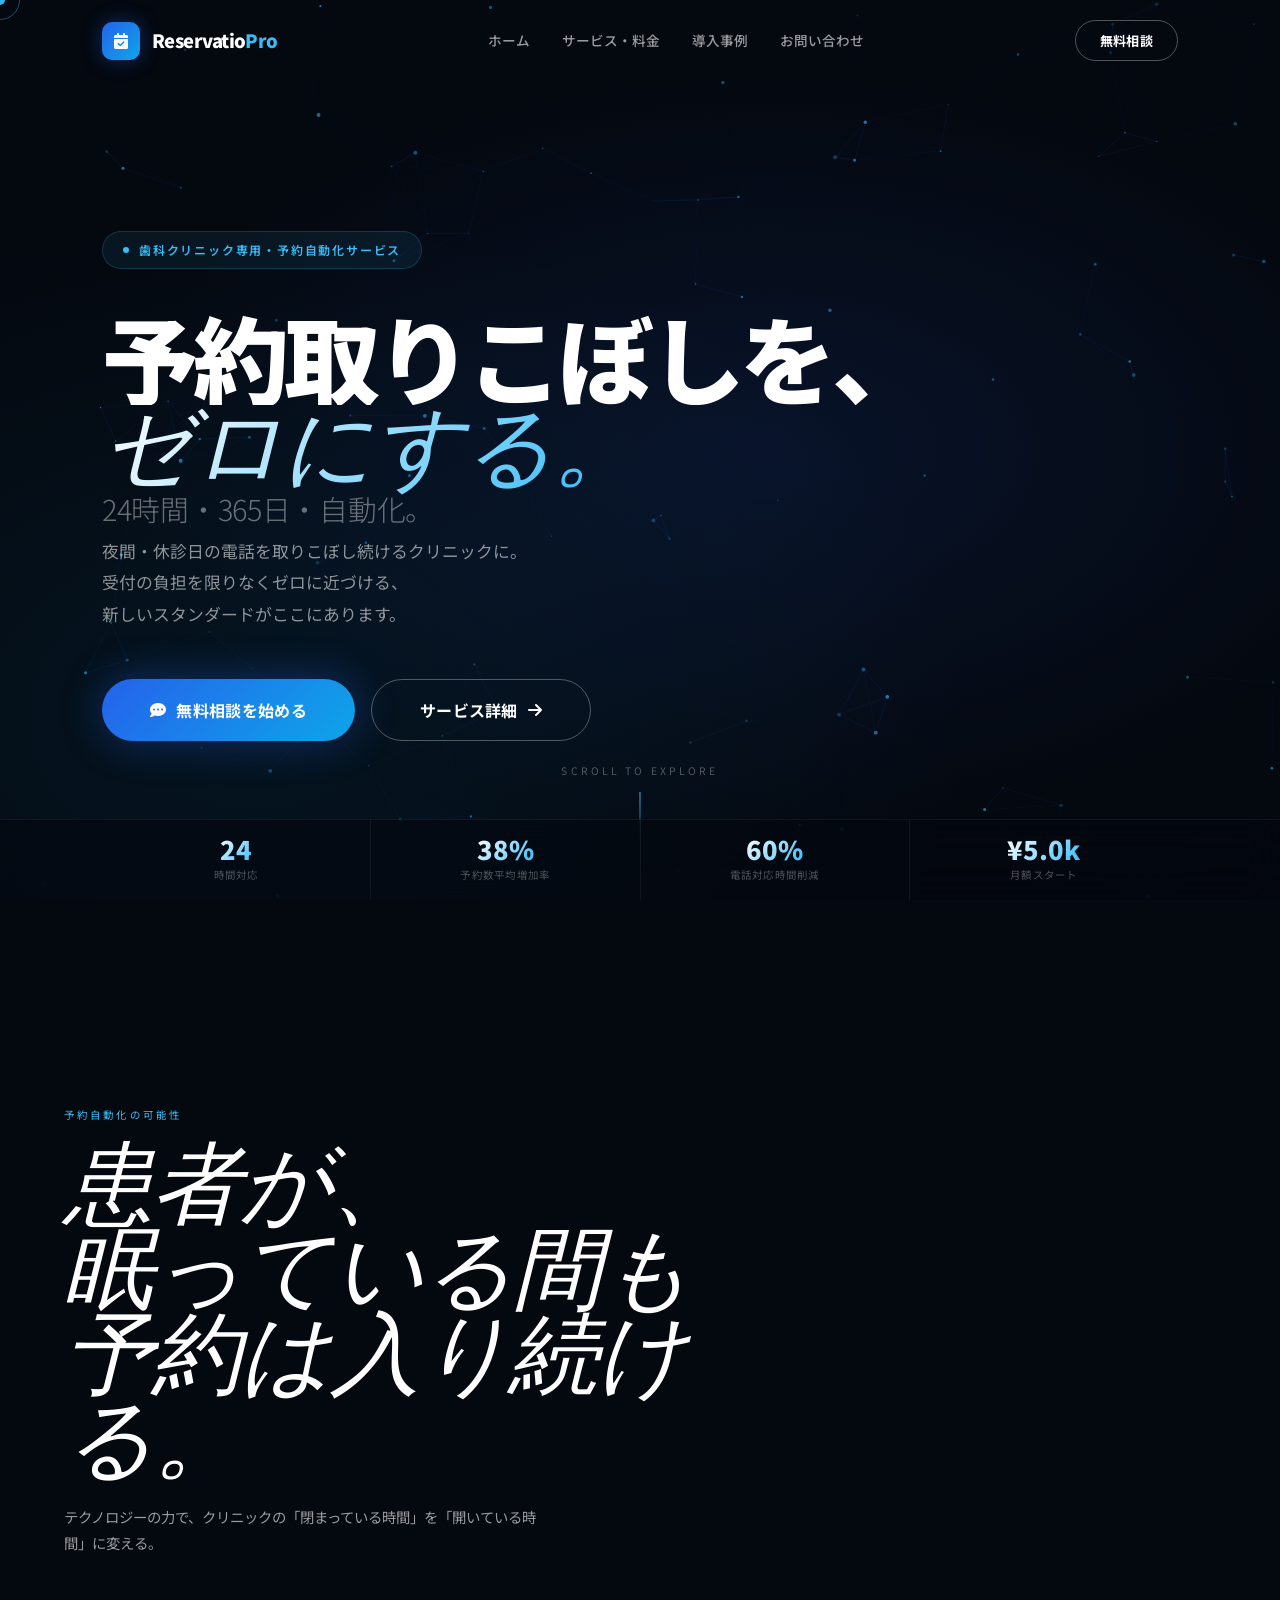
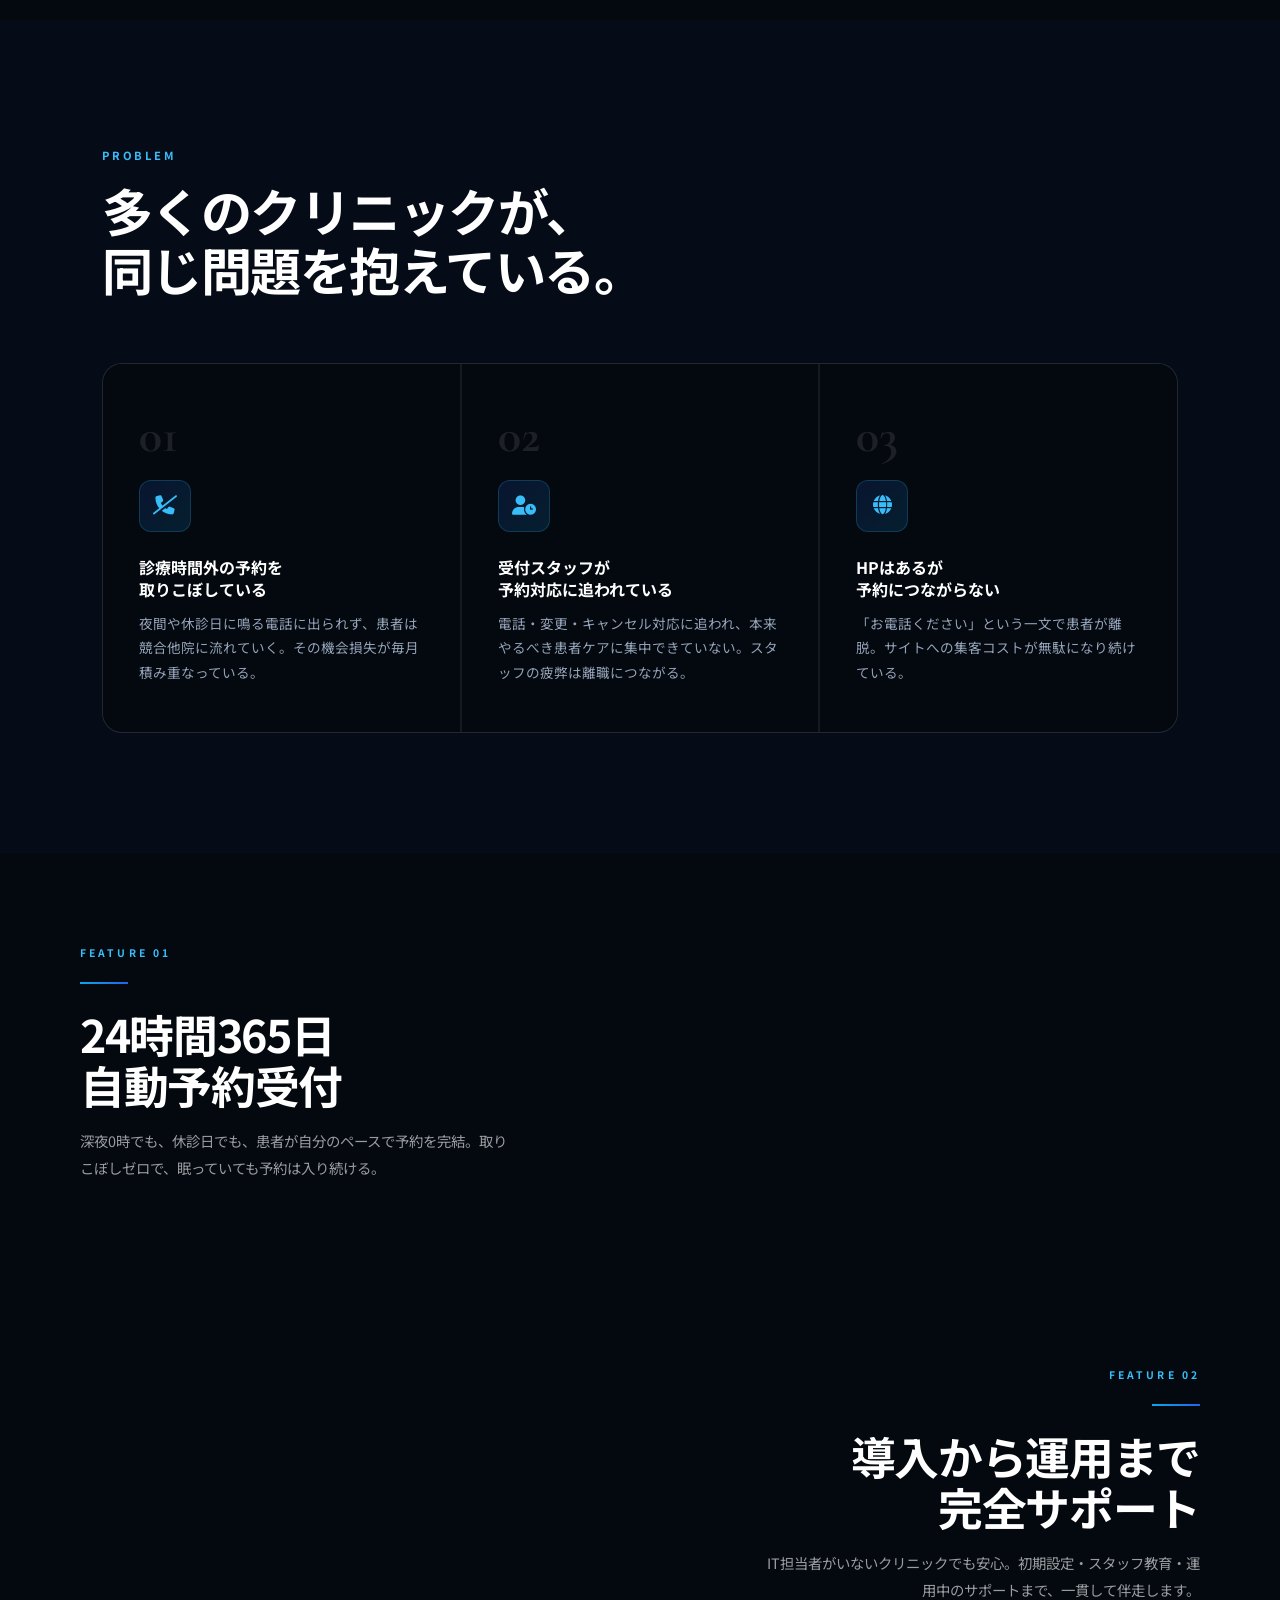
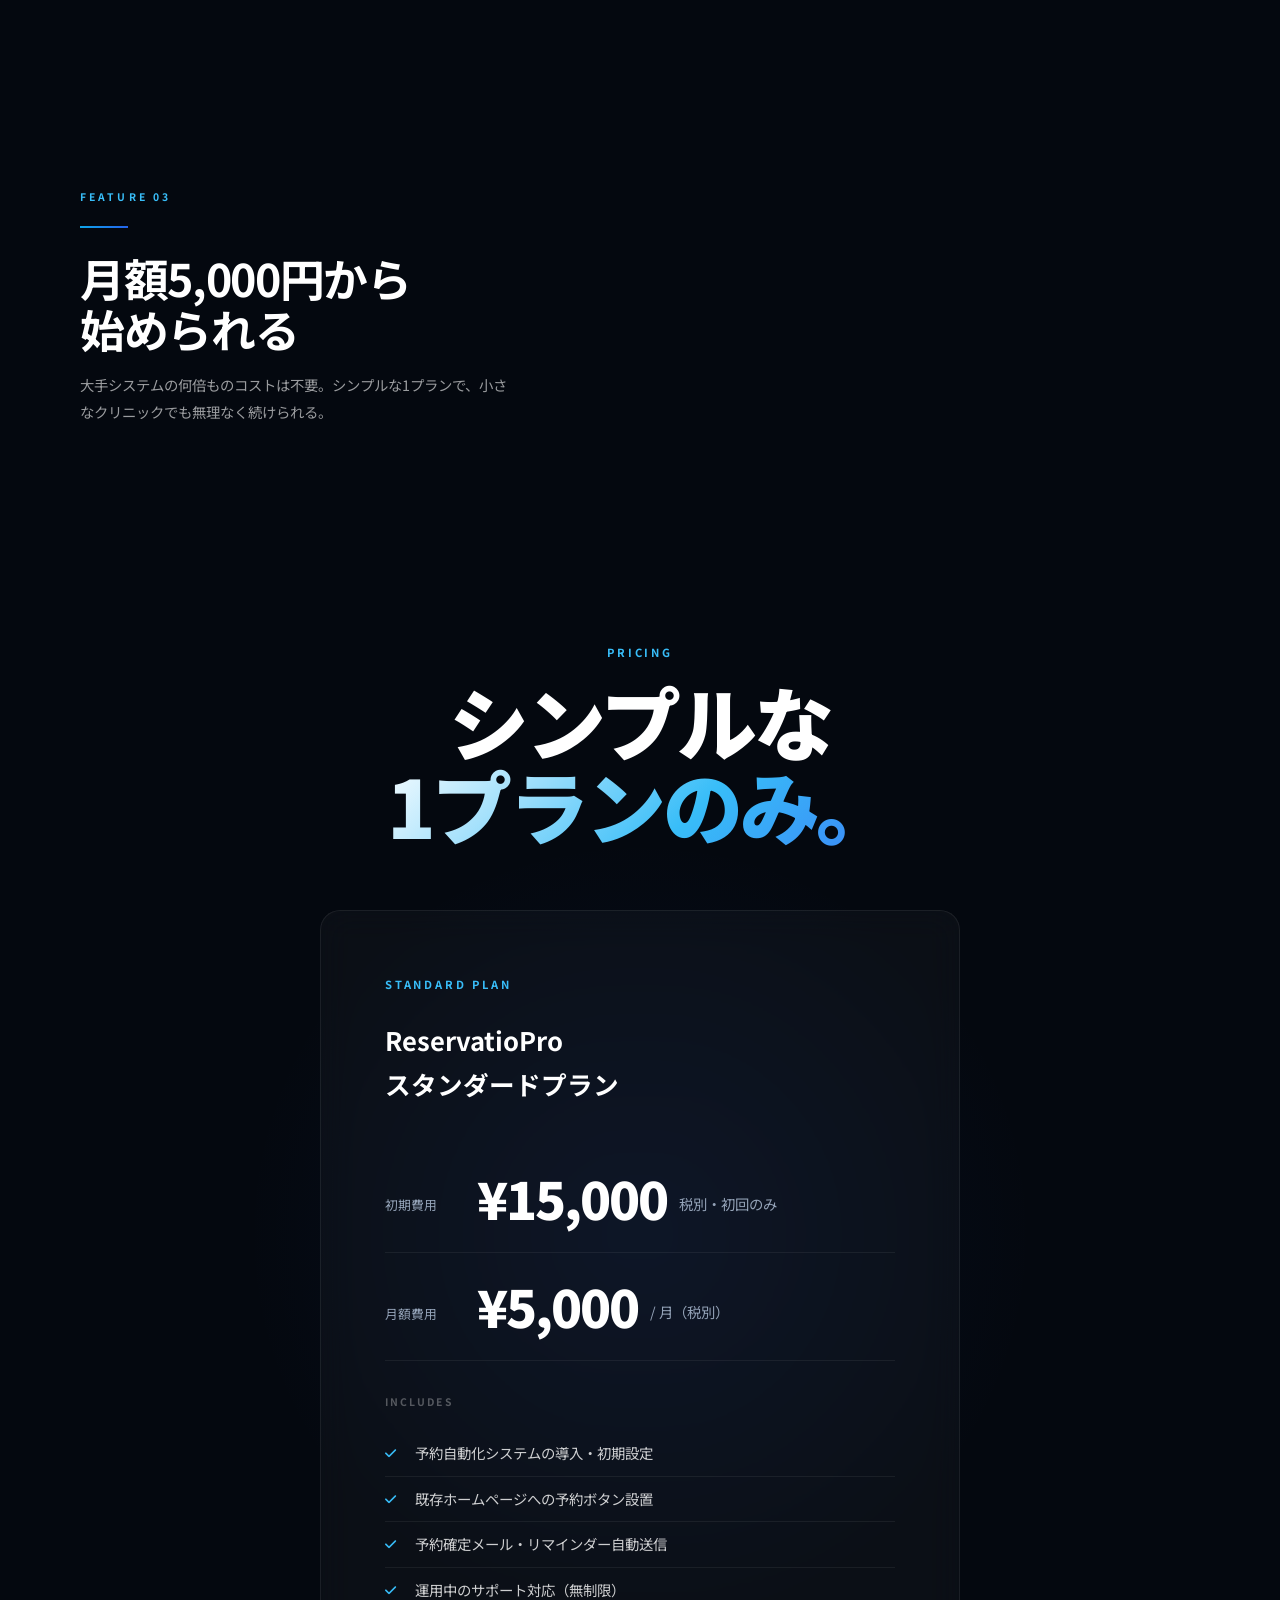
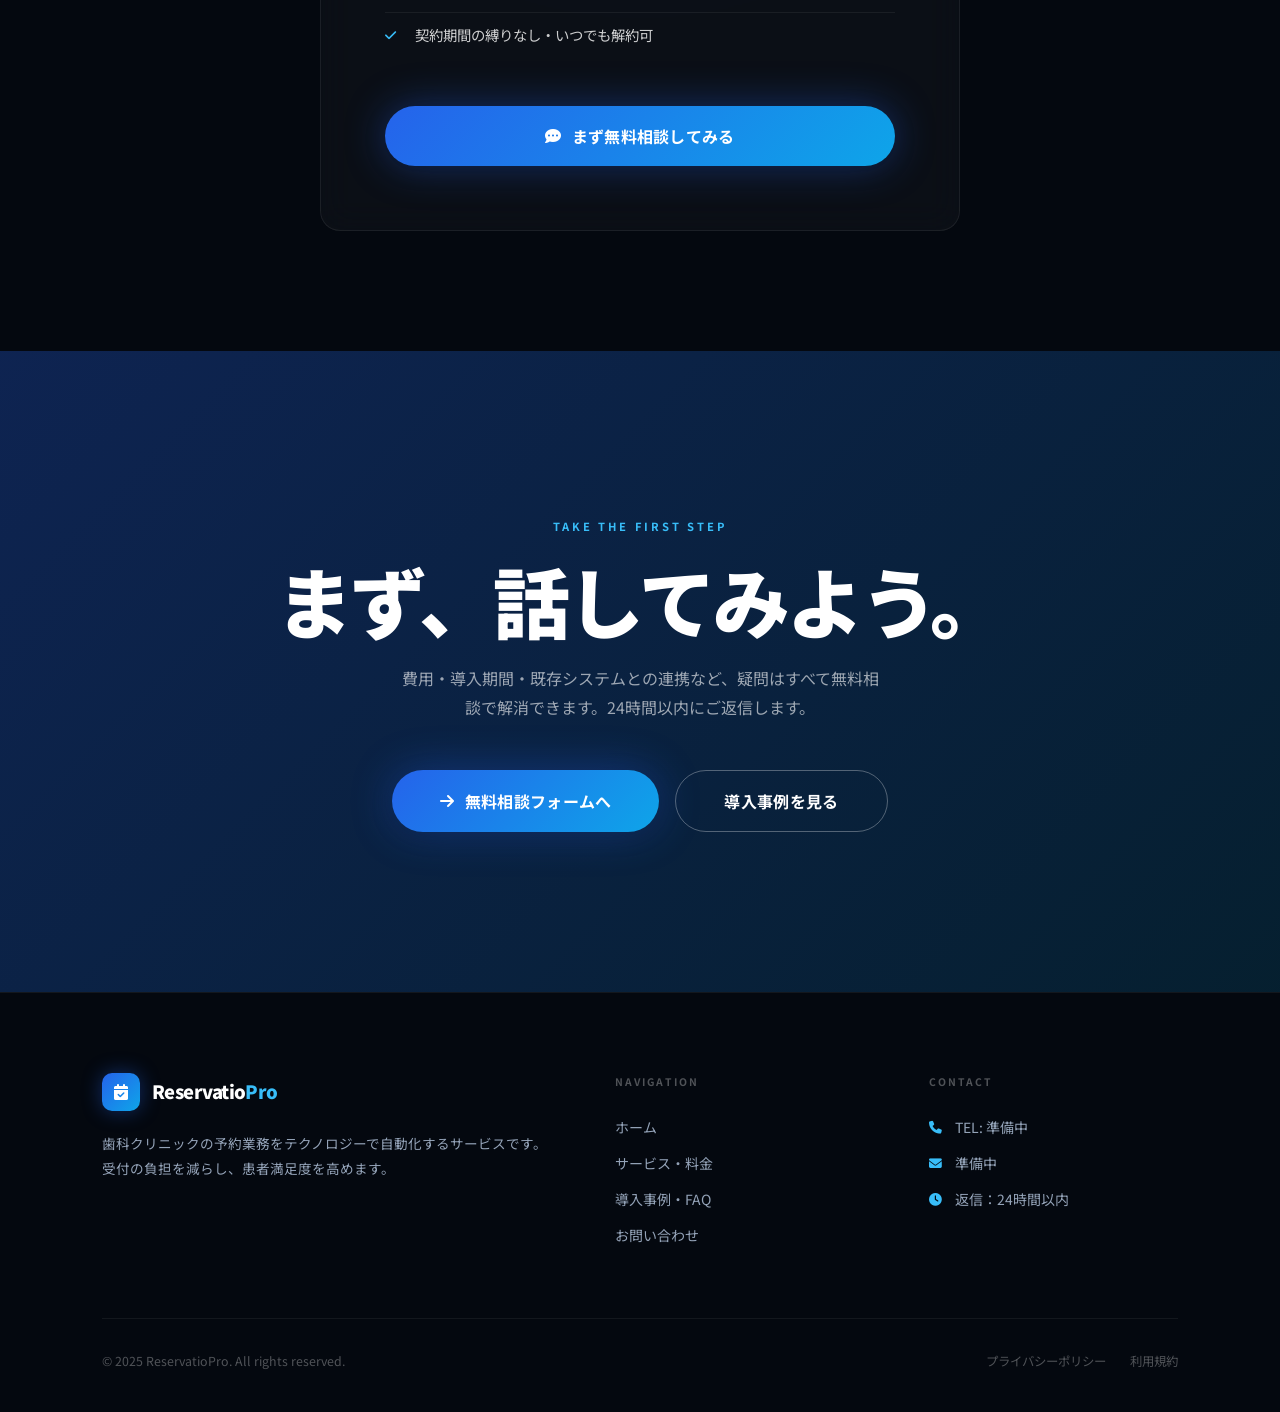
==== commit dd35a062: "Cinematic redesign inspired by luxury/premium web references - Particle network canvas animation in " ====
--- a/index.html
+++ b/index.html
@@ -3,633 +3,1003 @@
 <head>
   <meta charset="UTF-8">
   <meta name="viewport" content="width=device-width, initial-scale=1.0">
-  <title>ReservatioPro｜歯科クリニック向け予約自動化サービス</title>
-  <meta name="description" content="歯科クリニックの予約を24時間自動化。夜間・休診日の予約取りこぼしをゼロに。月額5,000円から始められる予約自動化サービス。">
+  <title>ReservatioPro｜歯科クリニック向け予約自動化</title>
+  <meta name="description" content="歯科クリニックの予約を24時間自動化。夜間・休診日の予約取りこぼしをゼロに。月額5,000円から。">
   <link rel="preconnect" href="https://fonts.googleapis.com">
   <link rel="preconnect" href="https://fonts.gstatic.com" crossorigin>
-  <link href="https://fonts.googleapis.com/css2?family=Noto+Sans+JP:wght@300;400;500;700;900&display=swap" rel="stylesheet">
+  <link href="https://fonts.googleapis.com/css2?family=Noto+Sans+JP:wght@300;400;500;700;900&family=Cormorant+Garamond:ital,wght@0,400;0,600;1,400;1,600&display=swap" rel="stylesheet">
   <link rel="stylesheet" href="https://cdnjs.cloudflare.com/ajax/libs/font-awesome/6.5.0/css/all.min.css">
   <style>
-/* ===========================
-   ReservatioPro — All-in-One
-   =========================== */
-
+/* ===========================================
+   RESET & ROOT
+   =========================================== */
 :root {
-  --navy:         #0a1628;
-  --navy-mid:     #132244;
-  --blue:         #2563eb;
-  --blue-light:   #3b82f6;
-  --blue-bright:  #60a5fa;
-  --accent:       #0ea5e9;
-  --accent-light: #38bdf8;
-  --white:        #ffffff;
-  --gray-50:      #f8fafc;
-  --gray-100:     #f1f5f9;
-  --gray-200:     #e2e8f0;
-  --gray-400:     #94a3b8;
-  --gray-600:     #475569;
-  --gray-800:     #1e293b;
-  --shadow-sm:    0 1px 3px rgba(0,0,0,.12);
-  --shadow-md:    0 4px 16px rgba(0,0,0,.12);
-  --shadow-lg:    0 10px 40px rgba(0,0,0,.18);
-  --radius:       8px;
-  --radius-lg:    16px;
-  --ease:         all .3s ease;
-}
-
-*, *::before, *::after { box-sizing: border-box; margin: 0; padding: 0; }
-html { scroll-behavior: smooth; }
-body {
-  font-family: 'Noto Sans JP', sans-serif;
-  color: var(--gray-800);
-  background: var(--white);
-  line-height: 1.7;
-  overflow-x: hidden;
-}
-a { color: inherit; text-decoration: none; }
-img { max-width: 100%; height: auto; display: block; }
-ul { list-style: none; }
-
-/* ===========================
-   Page switching
-   =========================== */
-.page { display: none; }
-.page.active { display: block; }
-
-/* ===========================
-   Utilities
-   =========================== */
-.container { width: 100%; max-width: 1100px; margin: 0 auto; padding: 0 24px; }
-.section    { padding: 96px 0; }
-.text-center{ text-align: center; }
-
-.section-label {
-  display: inline-block;
-  font-size: .75rem; font-weight: 700;
-  letter-spacing: .15em; text-transform: uppercase;
-  color: var(--accent); margin-bottom: 12px;
-}
-.section-title {
-  font-size: clamp(1.6rem, 4vw, 2.4rem);
-  font-weight: 700; color: var(--navy);
-  line-height: 1.3; margin-bottom: 16px;
-}
-.section-desc {
-  font-size: 1rem; color: var(--gray-600);
-  max-width: 600px; margin: 0 auto 48px; line-height: 1.8;
+  --bg:          #04080f;
+  --bg-2:        #060c17;
+  --navy:        #0a1628;
+  --blue:        #2563eb;
+  --blue-l:      #3b82f6;
+  --cyan:        #0ea5e9;
+  --cyan-l:      #38bdf8;
+  --white:       #ffffff;
+  --white-60:    rgba(255,255,255,0.6);
+  --white-30:    rgba(255,255,255,0.3);
+  --white-10:    rgba(255,255,255,0.1);
+  --white-06:    rgba(255,255,255,0.06);
+  --gray:        #94a3b8;
+  --gray-dark:   #334155;
+  --ease:        cubic-bezier(.16,1,.3,1);
+  --r:           12px;
+  --r-lg:        20px;
+}
+*,*::before,*::after{box-sizing:border-box;margin:0;padding:0}
+html{scroll-behavior:smooth;font-size:16px}
+body{
+  font-family:'Noto Sans JP',sans-serif;
+  color:var(--white);
+  background:var(--bg);
+  line-height:1.7;
+  overflow-x:hidden;
+  cursor:none;
+}
+a{color:inherit;text-decoration:none}
+img{max-width:100%;height:auto;display:block}
+ul{list-style:none}
+button{font-family:'Noto Sans JP',sans-serif;cursor:none}
+
+/* ===========================================
+   CUSTOM CURSOR
+   =========================================== */
+.cursor{
+  position:fixed;width:10px;height:10px;
+  background:var(--cyan-l);border-radius:50%;
+  pointer-events:none;z-index:9999;
+  transform:translate(-50%,-50%);
+  transition:transform .1s,width .3s var(--ease),height .3s var(--ease),background .3s;
+  mix-blend-mode:difference;
+}
+.cursor-follower{
+  position:fixed;width:40px;height:40px;
+  border:1px solid rgba(56,189,248,0.4);
+  border-radius:50%;pointer-events:none;z-index:9998;
+  transform:translate(-50%,-50%);
+  transition:transform .15s var(--ease),width .4s var(--ease),height .4s var(--ease),opacity .3s;
+}
+body:hover .cursor-follower{opacity:1}
+
+/* ===========================================
+   PAGE ROUTER
+   =========================================== */
+.page{display:none}
+.page.active{display:block}
+
+/* ===========================================
+   SHARED UTILITIES
+   =========================================== */
+.container{width:100%;max-width:1140px;margin:0 auto;padding:0 32px}
+.section{padding:120px 0}
+.section-sm{padding:80px 0}
+.serif{font-family:'Cormorant Garamond',serif}
+.overline{
+  display:inline-block;font-size:.7rem;font-weight:700;
+  letter-spacing:.25em;text-transform:uppercase;color:var(--cyan-l);
+  margin-bottom:16px;
+}
+.headline{
+  font-size:clamp(2rem,5vw,3.2rem);font-weight:700;
+  line-height:1.15;letter-spacing:-.03em;
+}
+.headline-xl{
+  font-size:clamp(2.4rem,7vw,5rem);font-weight:900;
+  line-height:1.05;letter-spacing:-.04em;
+}
+.body-text{font-size:.95rem;color:var(--gray);line-height:1.9}
+.text-center{text-align:center}
+.gradient-text{
+  background:linear-gradient(135deg,#fff 0%,var(--cyan-l) 60%,var(--blue-l) 100%);
+  -webkit-background-clip:text;-webkit-text-fill-color:transparent;background-clip:text;
+}
+.italic-serif{
+  font-family:'Cormorant Garamond',serif;
+  font-style:italic;font-size:clamp(2.4rem,7vw,6rem);
+  font-weight:400;letter-spacing:-.02em;line-height:1;
 }
 
 /* Buttons */
-.btn {
-  display: inline-flex; align-items: center; gap: 8px;
-  padding: 14px 32px; border-radius: 50px;
-  font-family: 'Noto Sans JP', sans-serif;
-  font-size: .95rem; font-weight: 700;
-  cursor: pointer; transition: var(--ease);
-  border: 2px solid transparent; white-space: nowrap;
-  background: none;
-}
-.btn-primary {
-  background: var(--blue); color: var(--white);
-  border-color: var(--blue);
-  box-shadow: 0 4px 20px rgba(37,99,235,.35);
-}
-.btn-primary:hover {
-  background: var(--blue-light); border-color: var(--blue-light);
-  transform: translateY(-2px); box-shadow: 0 8px 30px rgba(37,99,235,.45);
-}
-.btn-outline {
-  background: transparent; color: var(--white);
-  border-color: rgba(255,255,255,.6);
-}
-.btn-outline:hover {
-  background: rgba(255,255,255,.12);
-  border-color: var(--white); transform: translateY(-2px);
-}
-.btn-lg { padding: 18px 40px; font-size: 1.05rem; }
-
-/* ===========================
-   Header
-   =========================== */
-.header {
-  position: fixed; top: 0; left: 0; width: 100%; z-index: 1000;
-  background: rgba(10,22,40,.95);
-  backdrop-filter: blur(12px); -webkit-backdrop-filter: blur(12px);
-  border-bottom: 1px solid rgba(255,255,255,.08);
-  transition: var(--ease);
-}
-.header.scrolled {
-  background: rgba(10,22,40,.98);
-  box-shadow: 0 2px 20px rgba(0,0,0,.3);
-}
-.header-inner {
-  display: flex; align-items: center;
-  justify-content: space-between; height: 72px;
-}
-.logo {
-  display: flex; align-items: center; gap: 10px;
-  font-size: 1.2rem; font-weight: 900; color: var(--white);
-  letter-spacing: -.02em; cursor: pointer;
-}
-.logo-icon {
-  width: 36px; height: 36px;
-  background: linear-gradient(135deg, var(--blue), var(--accent));
-  border-radius: 8px;
-  display: flex; align-items: center; justify-content: center;
-  font-size: 1rem; color: white;
-}
-.logo-text span { color: var(--accent-light); }
-.nav { display: flex; align-items: center; gap: 32px; }
-.nav-links { display: flex; gap: 28px; }
-.nav-links a {
-  color: rgba(255,255,255,.8); font-size: .9rem; font-weight: 500;
-  transition: var(--ease); position: relative; cursor: pointer;
-}
-.nav-links a::after {
-  content: ''; position: absolute; bottom: -4px; left: 0;
-  width: 0; height: 2px;
-  background: var(--accent-light); transition: width .3s ease;
-}
-.nav-links a:hover, .nav-links a.active { color: var(--white); }
-.nav-links a:hover::after, .nav-links a.active::after { width: 100%; }
-.nav-cta { padding: 10px 22px; font-size: .85rem; }
+.btn{
+  display:inline-flex;align-items:center;gap:10px;
+  padding:15px 36px;border-radius:50px;
+  font-size:.9rem;font-weight:700;
+  transition:all .4s var(--ease);border:none;
+  letter-spacing:.02em;
+}
+.btn-glow{
+  background:linear-gradient(135deg,var(--blue),var(--cyan));
+  color:var(--white);
+  box-shadow:0 0 40px rgba(37,99,235,.4),0 4px 20px rgba(0,0,0,.3);
+}
+.btn-glow:hover{
+  transform:translateY(-3px) scale(1.02);
+  box-shadow:0 0 60px rgba(37,99,235,.6),0 8px 30px rgba(0,0,0,.4);
+}
+.btn-ghost{
+  background:transparent;color:var(--white);
+  border:1px solid var(--white-30);
+}
+.btn-ghost:hover{
+  background:var(--white-10);border-color:var(--white);
+  transform:translateY(-3px);
+}
+.btn-lg{padding:18px 48px;font-size:1rem}
+
+/* ===========================================
+   GLASS CARD
+   =========================================== */
+.glass{
+  background:rgba(255,255,255,.03);
+  border:1px solid rgba(255,255,255,.07);
+  border-radius:var(--r-lg);
+  backdrop-filter:blur(16px);
+  -webkit-backdrop-filter:blur(16px);
+}
+.glass-hover{transition:all .4s var(--ease)}
+.glass-hover:hover{
+  background:rgba(255,255,255,.06);
+  border-color:rgba(56,189,248,.25);
+  box-shadow:0 0 40px rgba(14,165,233,.12),0 20px 60px rgba(0,0,0,.3);
+  transform:translateY(-6px);
+}
+
+/* ===========================================
+   ANIMATIONS
+   =========================================== */
+@keyframes fadeUp{
+  from{opacity:0;transform:translateY(40px)}
+  to{opacity:1;transform:translateY(0)}
+}
+@keyframes fadeIn{
+  from{opacity:0}to{opacity:1}
+}
+@keyframes scaleIn{
+  from{opacity:0;transform:scale(.94)}
+  to{opacity:1;transform:scale(1)}
+}
+@keyframes slideRight{
+  from{opacity:0;transform:translateX(-40px)}
+  to{opacity:1;transform:translateX(0)}
+}
+@keyframes slideLeft{
+  from{opacity:0;transform:translateX(40px)}
+  to{opacity:1;transform:translateX(0)}
+}
+@keyframes lineGrow{
+  from{transform:scaleX(0)}to{transform:scaleX(1)}
+}
+@keyframes pulse{
+  0%,100%{box-shadow:0 0 0 0 rgba(14,165,233,.4)}
+  50%{box-shadow:0 0 0 16px rgba(14,165,233,0)}
+}
+@keyframes float{
+  0%,100%{transform:translateY(0)}
+  50%{transform:translateY(-12px)}
+}
+@keyframes spin{
+  from{transform:rotate(0deg)}to{transform:rotate(360deg)}
+}
+@keyframes charIn{
+  from{opacity:0;transform:translateY(60px) skewY(4deg)}
+  to{opacity:1;transform:translateY(0) skewY(0)}
+}
+
+.reveal{
+  opacity:0;transform:translateY(40px);
+  transition:opacity .9s var(--ease),transform .9s var(--ease);
+}
+.reveal.visible{opacity:1;transform:translateY(0)}
+.reveal-left{
+  opacity:0;transform:translateX(-50px);
+  transition:opacity .9s var(--ease),transform .9s var(--ease);
+}
+.reveal-left.visible{opacity:1;transform:translateX(0)}
+.reveal-right{
+  opacity:0;transform:translateX(50px);
+  transition:opacity .9s var(--ease),transform .9s var(--ease);
+}
+.reveal-right.visible{opacity:1;transform:translateX(0)}
+.reveal-scale{
+  opacity:0;transform:scale(.92);
+  transition:opacity .9s var(--ease),transform .9s var(--ease);
+}
+.reveal-scale.visible{opacity:1;transform:scale(1)}
+
+.d1{transition-delay:.1s}.d2{transition-delay:.2s}
+.d3{transition-delay:.3s}.d4{transition-delay:.4s}
+.d5{transition-delay:.5s}.d6{transition-delay:.6s}
+
+/* ===========================================
+   HEADER
+   =========================================== */
+.header{
+  position:fixed;top:0;left:0;width:100%;z-index:1000;
+  padding:20px 0;
+  transition:all .5s var(--ease);
+}
+.header.scrolled{
+  background:rgba(4,8,15,.85);
+  backdrop-filter:blur(20px);-webkit-backdrop-filter:blur(20px);
+  padding:12px 0;
+  border-bottom:1px solid rgba(255,255,255,.05);
+}
+.header-inner{
+  display:flex;align-items:center;justify-content:space-between;
+}
+.logo{
+  display:flex;align-items:center;gap:12px;cursor:pointer;
+}
+.logo-mark{
+  width:38px;height:38px;
+  background:linear-gradient(135deg,var(--blue),var(--cyan));
+  border-radius:10px;
+  display:flex;align-items:center;justify-content:center;
+  font-size:1rem;color:white;
+  box-shadow:0 0 20px rgba(37,99,235,.4);
+}
+.logo-name{
+  font-size:1.15rem;font-weight:900;
+  letter-spacing:-.03em;color:var(--white);
+}
+.logo-name span{color:var(--cyan-l)}
+.nav-links{display:flex;gap:32px}
+.nav-links a{
+  font-size:.85rem;font-weight:500;
+  color:var(--white-60);cursor:pointer;
+  transition:color .3s;position:relative;
+}
+.nav-links a::after{
+  content:'';position:absolute;bottom:-4px;left:0;
+  width:0;height:1px;background:var(--cyan-l);
+  transition:width .3s var(--ease);
+}
+.nav-links a:hover,.nav-links a.active{color:var(--white)}
+.nav-links a:hover::after,.nav-links a.active::after{width:100%}
+.nav-actions{display:flex;align-items:center;gap:16px}
+.nav-cta{padding:10px 24px;font-size:.82rem}
 
 /* Hamburger */
-.hamburger {
-  display: none; flex-direction: column; justify-content: center;
-  gap: 5px; width: 40px; height: 40px;
-  cursor: pointer; background: none; border: none; padding: 4px;
-}
-.hamburger span {
-  display: block; height: 2px;
-  background: var(--white); border-radius: 2px; transition: var(--ease);
-}
-.hamburger.open span:nth-child(1) { transform: translateY(7px) rotate(45deg); }
-.hamburger.open span:nth-child(2) { opacity: 0; transform: scaleX(0); }
-.hamburger.open span:nth-child(3) { transform: translateY(-7px) rotate(-45deg); }
+.hamburger{
+  display:none;flex-direction:column;justify-content:center;
+  gap:6px;width:40px;height:40px;
+  background:none;border:none;padding:4px;cursor:none;
+}
+.hamburger span{
+  display:block;height:1.5px;background:var(--white);
+  border-radius:2px;transition:all .3s var(--ease);
+}
+.hamburger.open span:nth-child(1){transform:translateY(7.5px) rotate(45deg)}
+.hamburger.open span:nth-child(2){opacity:0;transform:scaleX(0)}
+.hamburger.open span:nth-child(3){transform:translateY(-7.5px) rotate(-45deg)}
 
 /* Mobile menu */
-.mobile-menu {
-  display: none; position: fixed;
-  top: 72px; left: 0; width: 100%; height: calc(100vh - 72px);
-  background: var(--navy); z-index: 999;
-  flex-direction: column; padding: 40px 24px; gap: 8px;
-  opacity: 0; transform: translateX(100%);
-  transition: opacity .3s ease, transform .3s ease;
-}
-.mobile-menu.open { opacity: 1; transform: translateX(0); }
-.mobile-menu a {
-  display: block; color: rgba(255,255,255,.85);
-  font-size: 1.1rem; font-weight: 500;
-  padding: 16px 0; border-bottom: 1px solid rgba(255,255,255,.1);
-  transition: var(--ease); cursor: pointer;
-}
-.mobile-menu a:hover { color: var(--white); padding-left: 8px; }
-.mobile-menu .btn { margin-top: 24px; width: 100%; justify-content: center; }
-
-/* ===========================
-   Hero
-   =========================== */
-.hero {
-  position: relative; min-height: 100vh;
-  display: flex; align-items: center;
-  background: linear-gradient(135deg, var(--navy) 0%, var(--navy-mid) 50%, #0f2d5c 100%);
-  overflow: hidden; padding-top: 72px;
-}
-.hero::before {
-  content: ''; position: absolute; inset: 0;
-  background: url('https://images.unsplash.com/photo-1629909615957-be38d48fbbe4?w=1600&q=80') center/cover no-repeat;
-  opacity: .07;
-}
-.hero-grid {
-  position: absolute; inset: 0;
+.mobile-menu{
+  display:none;position:fixed;
+  top:0;left:0;width:100%;height:100vh;
+  background:var(--bg);z-index:999;
+  flex-direction:column;justify-content:center;
+  padding:80px 40px 40px;gap:0;
+  opacity:0;transform:translateX(100%);
+  transition:opacity .4s var(--ease),transform .4s var(--ease);
+}
+.mobile-menu.open{opacity:1;transform:translateX(0)}
+.mobile-menu a{
+  display:block;font-size:2rem;font-weight:700;
+  color:var(--white-60);padding:16px 0;
+  border-bottom:1px solid var(--white-06);
+  transition:all .3s;cursor:pointer;
+}
+.mobile-menu a:hover{color:var(--white);padding-left:12px}
+.mobile-menu .btn{margin-top:32px;width:100%;justify-content:center}
+
+/* ===========================================
+   HERO — HOME
+   =========================================== */
+.hero{
+  position:relative;min-height:100vh;
+  display:flex;align-items:center;
+  overflow:hidden;
+  background:var(--bg);
+}
+#hero-canvas{
+  position:absolute;inset:0;
+  width:100%;height:100%;
+}
+.hero-overlay{
+  position:absolute;inset:0;
+  background:radial-gradient(ellipse at 60% 50%, rgba(37,99,235,.12) 0%, transparent 60%),
+             radial-gradient(ellipse at 20% 80%, rgba(14,165,233,.08) 0%, transparent 50%);
+}
+.hero-content{
+  position:relative;z-index:1;
+  padding-top:72px;
+  max-width:900px;
+}
+.hero-eyebrow{
+  display:inline-flex;align-items:center;gap:10px;
+  background:rgba(56,189,248,.08);
+  border:1px solid rgba(56,189,248,.2);
+  border-radius:50px;padding:8px 20px;
+  font-size:.75rem;font-weight:600;letter-spacing:.15em;text-transform:uppercase;
+  color:var(--cyan-l);margin-bottom:40px;
+  animation:fadeIn 1s var(--ease) .3s both;
+}
+.hero-eyebrow-dot{
+  width:6px;height:6px;border-radius:50%;
+  background:var(--cyan-l);animation:pulse 2s infinite;
+}
+.hero-h1{
+  font-size:clamp(2.4rem,7.5vw,6.5rem);font-weight:900;
+  line-height:1;letter-spacing:-.05em;
+  margin-bottom:12px;
+  overflow:hidden;
+}
+.hero-h1-line{
+  display:block;overflow:hidden;
+}
+.hero-h1-line span{
+  display:block;
+  animation:charIn .9s var(--ease) both;
+}
+.hero-h1-line:nth-child(1) span{animation-delay:.5s}
+.hero-h1-line:nth-child(2) span{animation-delay:.65s}
+.hero-h1-line:nth-child(3) span{animation-delay:.8s}
+.hero-serif{
+  font-family:'Cormorant Garamond',serif;
+  font-style:italic;font-weight:400;
+  color:var(--cyan-l);
+  font-size:clamp(2rem,6vw,5.5rem);
+  display:block;line-height:1.1;
+}
+.hero-sub{
+  font-size:clamp(.9rem,1.5vw,1.05rem);
+  color:rgba(255,255,255,.55);
+  max-width:520px;line-height:1.9;
+  margin-bottom:48px;
+  animation:fadeUp .9s var(--ease) 1.1s both;
+}
+.hero-btns{
+  display:flex;gap:16px;flex-wrap:wrap;
+  animation:fadeUp .9s var(--ease) 1.25s both;
+}
+.hero-scroll{
+  position:absolute;bottom:48px;left:50%;
+  transform:translateX(-50%);
+  display:flex;flex-direction:column;align-items:center;gap:12px;
+  cursor:pointer;animation:fadeIn 1s 2s both;
+}
+.hero-scroll-text{
+  font-size:.65rem;letter-spacing:.3em;text-transform:uppercase;
+  color:var(--white-30);writing-mode:unset;
+}
+.hero-scroll-line{
+  width:1px;height:60px;
+  background:linear-gradient(to bottom,var(--cyan-l),transparent);
+  animation:float 2s ease-in-out infinite;
+}
+
+/* Stat bar */
+.hero-stats{
+  position:absolute;bottom:0;left:0;right:0;
+  border-top:1px solid var(--white-06);
+  background:rgba(4,8,15,.6);backdrop-filter:blur(20px);
+  z-index:1;animation:fadeIn 1s 1.8s both;
+}
+.hero-stats-inner{
+  display:flex;align-items:center;
+  height:80px;gap:0;
+}
+.stat-item{
+  flex:1;display:flex;flex-direction:column;
+  align-items:center;justify-content:center;
+  border-right:1px solid var(--white-06);height:100%;
+}
+.stat-item:last-child{border-right:none}
+.stat-num{
+  font-size:1.6rem;font-weight:900;
+  background:linear-gradient(135deg,var(--white),var(--cyan-l));
+  -webkit-background-clip:text;-webkit-text-fill-color:transparent;
+  background-clip:text;line-height:1;
+}
+.stat-label{
+  font-size:.65rem;color:var(--white-30);
+  letter-spacing:.12em;text-transform:uppercase;margin-top:4px;
+}
+
+/* ===========================================
+   SECTION: FULL-BLEED IMAGE (Crystal Point style)
+   =========================================== */
+.full-bleed{
+  position:relative;height:80vh;min-height:500px;
+  overflow:hidden;display:flex;align-items:flex-end;
+}
+.full-bleed-img{
+  position:absolute;inset:0;
+  background-size:cover;background-position:center;
+  transform:scale(1.05);transition:transform 8s ease;
+}
+.full-bleed:hover .full-bleed-img{transform:scale(1)}
+.full-bleed-overlay{
+  position:absolute;inset:0;
+  background:linear-gradient(to top,rgba(4,8,15,.95) 0%,rgba(4,8,15,.3) 50%,transparent 100%);
+}
+.full-bleed-content{
+  position:relative;z-index:1;
+  padding:64px;width:100%;
+}
+.full-bleed-tag{
+  display:inline-block;font-size:.65rem;letter-spacing:.3em;
+  text-transform:uppercase;color:var(--cyan-l);margin-bottom:20px;
+}
+.full-bleed-title{
+  font-family:'Cormorant Garamond',serif;
+  font-style:italic;font-size:clamp(3rem,7vw,7rem);
+  font-weight:400;line-height:.95;
+  color:var(--white);letter-spacing:-.02em;
+  max-width:700px;
+}
+.full-bleed-sub{
+  font-size:.9rem;color:var(--white-60);
+  max-width:480px;line-height:1.8;margin-top:20px;
+}
+
+/* ===========================================
+   PROBLEM SECTION
+   =========================================== */
+.problem-section{background:var(--bg-2)}
+.problem-grid{
+  display:grid;grid-template-columns:repeat(3,1fr);gap:2px;
+  margin-top:64px;
+  background:var(--white-06);
+  border:1px solid var(--white-06);
+  border-radius:var(--r-lg);
+  overflow:hidden;
+}
+.problem-item{
+  padding:48px 36px;
+  background:var(--bg);
+  transition:background .4s var(--ease);
+}
+.problem-item:hover{background:var(--bg-2)}
+.problem-num{
+  font-size:3rem;font-weight:900;
+  font-family:'Cormorant Garamond',serif;
+  color:var(--white-10);line-height:1;
+  margin-bottom:20px;
+}
+.problem-icon-wrap{
+  width:52px;height:52px;border-radius:12px;
+  background:linear-gradient(135deg,rgba(37,99,235,.15),rgba(14,165,233,.15));
+  border:1px solid rgba(56,189,248,.2);
+  display:flex;align-items:center;justify-content:center;
+  font-size:1.2rem;color:var(--cyan-l);margin-bottom:24px;
+}
+.problem-item h3{
+  font-size:1rem;font-weight:700;color:var(--white);
+  margin-bottom:10px;line-height:1.4;
+}
+.problem-item p{font-size:.85rem;color:var(--gray);line-height:1.8}
+
+/* ===========================================
+   FEATURES — Stacked cinematic cards
+   =========================================== */
+.feature-stack{display:flex;flex-direction:column;gap:2px}
+.feature-block{
+  position:relative;height:420px;
+  overflow:hidden;cursor:default;
+}
+.feature-block-bg{
+  position:absolute;inset:0;
+  background-size:cover;background-position:center;
+  transition:transform .8s var(--ease),filter .8s var(--ease);
+  filter:brightness(.35) saturate(.7);
+}
+.feature-block:hover .feature-block-bg{
+  transform:scale(1.04);
+  filter:brightness(.5) saturate(.9);
+}
+.feature-block-overlay{
+  position:absolute;inset:0;
+  background:linear-gradient(to right,rgba(4,8,15,.9) 0%,rgba(4,8,15,.5) 50%,transparent 100%);
+}
+.feature-block-content{
+  position:relative;z-index:1;
+  height:100%;display:flex;align-items:center;
+  padding:0 80px;
+}
+.feature-block-inner{max-width:560px}
+.feature-label{
+  font-size:.65rem;font-weight:700;letter-spacing:.3em;
+  text-transform:uppercase;color:var(--cyan-l);margin-bottom:20px;
+}
+.feature-title{
+  font-size:clamp(1.6rem,3.5vw,3rem);font-weight:700;
+  color:var(--white);line-height:1.15;
+  letter-spacing:-.03em;margin-bottom:16px;
+}
+.feature-desc{
+  font-size:.9rem;color:rgba(255,255,255,.6);line-height:1.9;
+  max-width:440px;
+}
+.feature-line{
+  width:48px;height:2px;
+  background:linear-gradient(90deg,var(--cyan),var(--blue));
+  margin-bottom:24px;transform-origin:left;
+  animation:lineGrow .8s var(--ease) both;
+}
+
+/* ===========================================
+   PRICING
+   =========================================== */
+.pricing-section{
+  position:relative;overflow:hidden;
+  background:var(--bg);
+}
+.pricing-bg-glow{
+  position:absolute;width:800px;height:800px;
+  border-radius:50%;
+  background:radial-gradient(circle,rgba(37,99,235,.08) 0%,transparent 70%);
+  top:50%;left:50%;transform:translate(-50%,-50%);
+  pointer-events:none;
+}
+.pricing-card{
+  max-width:640px;margin:0 auto;
+  padding:64px;
+}
+.pricing-plan-name{
+  font-size:.7rem;font-weight:700;letter-spacing:.25em;
+  text-transform:uppercase;color:var(--cyan-l);margin-bottom:24px;
+}
+.pricing-headline{
+  font-size:1.6rem;font-weight:700;color:var(--white);margin-bottom:40px;
+}
+.price-row{
+  display:flex;align-items:flex-end;gap:12px;
+  padding:28px 0;border-bottom:1px solid var(--white-06);
+}
+.price-label{
+  font-size:.8rem;color:var(--gray);min-width:80px;padding-bottom:8px;
+}
+.price-amount{
+  font-size:3.2rem;font-weight:900;color:var(--white);
+  line-height:1;letter-spacing:-.04em;
+}
+.price-unit{font-size:.9rem;color:var(--gray);padding-bottom:8px}
+.pricing-features{padding:32px 0 40px}
+.pricing-features h4{
+  font-size:.65rem;font-weight:700;letter-spacing:.2em;
+  text-transform:uppercase;color:var(--white-30);margin-bottom:20px;
+}
+.pf-item{
+  display:flex;align-items:center;gap:14px;
+  padding:10px 0;font-size:.9rem;color:rgba(255,255,255,.8);
+  border-bottom:1px solid var(--white-06);
+}
+.pf-item:last-child{border-bottom:none}
+.pf-icon{color:var(--cyan-l);font-size:.8rem;width:16px}
+.pricing-card .btn{width:100%;justify-content:center;margin-top:8px}
+
+/* ===========================================
+   CTA SECTION
+   =========================================== */
+.cta-section{
+  position:relative;overflow:hidden;
+  padding:160px 0;text-align:center;
+}
+.cta-bg{
+  position:absolute;inset:0;
+  background-size:cover;background-position:center;
+  filter:brightness(.2) saturate(.5);
+}
+.cta-overlay{
+  position:absolute;inset:0;
+  background:linear-gradient(135deg,rgba(37,99,235,.3),rgba(14,165,233,.15));
+}
+.cta-content{position:relative;z-index:1}
+.cta-eyebrow{
+  display:inline-block;font-size:.7rem;font-weight:700;
+  letter-spacing:.25em;text-transform:uppercase;
+  color:var(--cyan-l);margin-bottom:24px;
+}
+.cta-headline{
+  font-size:clamp(2rem,6vw,5rem);font-weight:900;
+  line-height:1.05;letter-spacing:-.04em;
+  color:var(--white);margin-bottom:24px;
+}
+.cta-sub{
+  font-size:1rem;color:rgba(255,255,255,.6);
+  max-width:480px;margin:0 auto 48px;line-height:1.8;
+}
+.cta-btns{display:flex;gap:16px;justify-content:center;flex-wrap:wrap}
+
+/* ===========================================
+   PAGE HERO (subpages)
+   =========================================== */
+.page-hero{
+  position:relative;padding:180px 0 100px;
+  overflow:hidden;
+}
+.page-hero-bg{
+  position:absolute;inset:0;
+  background:radial-gradient(ellipse at 40% 60%,rgba(37,99,235,.12) 0%,transparent 60%),
+             var(--bg);
+}
+.page-hero-grid{
+  position:absolute;inset:0;
   background-image:
-    linear-gradient(rgba(37,99,235,.08) 1px, transparent 1px),
-    linear-gradient(90deg, rgba(37,99,235,.08) 1px, transparent 1px);
-  background-size: 60px 60px;
-}
-.hero-glow {
-  position: absolute; width: 700px; height: 700px; border-radius: 50%;
-  background: radial-gradient(circle, rgba(37,99,235,.18) 0%, transparent 70%);
-  top: -150px; right: -150px; pointer-events: none;
-}
-.hero-content { position: relative; z-index: 1; max-width: 780px; }
-.hero-badge {
-  display: inline-flex; align-items: center; gap: 8px;
-  background: rgba(37,99,235,.2); border: 1px solid rgba(96,165,250,.3);
-  border-radius: 50px; padding: 6px 16px;
-  color: var(--blue-bright); font-size: .8rem; font-weight: 600;
-  letter-spacing: .05em; margin-bottom: 28px;
-}
-.hero h1 {
-  font-size: clamp(2rem, 6vw, 3.6rem); font-weight: 900;
-  color: var(--white); line-height: 1.2;
-  margin-bottom: 24px; letter-spacing: -.02em;
-}
-.hero h1 .highlight {
-  background: linear-gradient(90deg, var(--accent-light), var(--blue-bright));
-  -webkit-background-clip: text; -webkit-text-fill-color: transparent;
-  background-clip: text;
-}
-.hero-sub {
-  font-size: clamp(.95rem, 2vw, 1.1rem); color: rgba(255,255,255,.75);
-  max-width: 580px; margin-bottom: 40px; line-height: 1.85;
-}
-.hero-btns { display: flex; gap: 16px; flex-wrap: wrap; }
-.hero-scroll {
-  position: absolute; bottom: 40px; left: 50%; transform: translateX(-50%);
-  display: flex; flex-direction: column; align-items: center; gap: 8px;
-  color: rgba(255,255,255,.4); font-size: .75rem; letter-spacing: .1em;
-  animation: bounce 2s infinite;
-}
-@keyframes bounce {
-  0%,100% { transform: translateX(-50%) translateY(0); }
-  50%      { transform: translateX(-50%) translateY(8px); }
-}
-
-/* ===========================
-   Problem
-   =========================== */
-.problem { background: var(--gray-50); }
-.problem-grid {
-  display: grid; grid-template-columns: repeat(auto-fit, minmax(280px, 1fr));
-  gap: 24px; margin-top: 48px;
-}
-.problem-card {
-  background: var(--white); border-radius: var(--radius-lg);
-  padding: 32px 28px; border: 1px solid var(--gray-200);
-  box-shadow: var(--shadow-sm);
-  display: flex; gap: 20px; align-items: flex-start;
-  transition: var(--ease);
-}
-.problem-card:hover { border-color: var(--blue-light); box-shadow: var(--shadow-md); transform: translateY(-4px); }
-.problem-icon {
-  width: 48px; height: 48px; min-width: 48px;
-  background: linear-gradient(135deg, rgba(37,99,235,.1), rgba(14,165,233,.1));
-  border-radius: 12px; display: flex; align-items: center;
-  justify-content: center; font-size: 1.3rem; color: var(--blue);
-}
-.problem-card h3 { font-size: 1rem; font-weight: 700; color: var(--navy); margin-bottom: 6px; }
-.problem-card p  { font-size: .875rem; color: var(--gray-600); line-height: 1.7; }
-
-/* ===========================
-   Features
-   =========================== */
-.features-grid {
-  display: grid; grid-template-columns: repeat(auto-fit, minmax(300px, 1fr));
-  gap: 32px; margin-top: 56px;
-}
-.feature-card {
-  background: var(--white); border-radius: var(--radius-lg);
-  padding: 40px 32px; border: 1px solid var(--gray-200);
-  box-shadow: var(--shadow-sm); text-align: center;
-  transition: var(--ease); position: relative; overflow: hidden;
-}
-.feature-card::before {
-  content: ''; position: absolute; top: 0; left: 0; right: 0; height: 3px;
-  background: linear-gradient(90deg, var(--blue), var(--accent));
-  transform: scaleX(0); transition: transform .3s ease;
-}
-.feature-card:hover::before { transform: scaleX(1); }
-.feature-card:hover { border-color: rgba(37,99,235,.2); box-shadow: var(--shadow-md); transform: translateY(-6px); }
-.feature-icon {
-  width: 72px; height: 72px;
-  background: linear-gradient(135deg, var(--blue), var(--accent));
-  border-radius: 20px; display: flex; align-items: center;
-  justify-content: center; font-size: 1.8rem; color: var(--white);
-  margin: 0 auto 24px; box-shadow: 0 8px 24px rgba(37,99,235,.3);
-}
-.feature-card h3 { font-size: 1.15rem; font-weight: 700; color: var(--navy); margin-bottom: 12px; }
-.feature-card p  { font-size: .9rem; color: var(--gray-600); line-height: 1.8; }
-
-/* ===========================
-   Pricing
-   =========================== */
-.pricing {
-  background: var(--navy); position: relative; overflow: hidden;
-}
-.pricing::before {
-  content: ''; position: absolute; inset: 0;
-  background-image:
-    linear-gradient(rgba(37,99,235,.06) 1px, transparent 1px),
-    linear-gradient(90deg, rgba(37,99,235,.06) 1px, transparent 1px);
-  background-size: 50px 50px;
-}
-.pricing .section-title { color: var(--white); }
-.pricing .section-desc  { color: rgba(255,255,255,.65); }
-.pricing-card {
-  position: relative; z-index: 1; max-width: 520px; margin: 0 auto;
-  background: rgba(255,255,255,.05); border: 1px solid rgba(255,255,255,.12);
-  border-radius: var(--radius-lg); padding: 48px 40px; backdrop-filter: blur(8px);
-}
-.pricing-badge {
-  display: inline-block;
-  background: linear-gradient(90deg, var(--blue), var(--accent));
-  color: var(--white); font-size: .8rem; font-weight: 700;
-  padding: 4px 16px; border-radius: 50px; margin-bottom: 24px;
-}
-.pricing-name { font-size: 1.4rem; font-weight: 700; color: var(--white); margin-bottom: 20px; }
-.pricing-row  { display: flex; align-items: baseline; gap: 8px; margin-bottom: 8px; }
-.pricing-label  { color: rgba(255,255,255,.55); font-size: .85rem; min-width: 80px; }
-.pricing-amount { font-size: 2rem; font-weight: 900; color: var(--white); }
-.pricing-unit   { font-size: 1rem; color: rgba(255,255,255,.7); }
-.pricing-divider{ height: 1px; background: rgba(255,255,255,.12); margin: 28px 0; }
-.pricing-includes h4 {
-  color: rgba(255,255,255,.55); font-size: .8rem; font-weight: 600;
-  letter-spacing: .1em; text-transform: uppercase; margin-bottom: 16px;
-}
-.pricing-feature {
-  display: flex; align-items: center; gap: 12px;
-  color: rgba(255,255,255,.85); font-size: .9rem; padding: 8px 0;
-}
-.pricing-feature i { color: var(--accent-light); font-size: .85rem; width: 16px; }
-.pricing-includes { margin-bottom: 32px; }
-.pricing-card .btn { width: 100%; justify-content: center; }
-
-/* ===========================
-   CTA Banner
-   =========================== */
-.cta-banner {
-  background: linear-gradient(135deg, var(--blue) 0%, var(--accent) 100%);
-  text-align: center; padding: 80px 0;
-}
-.cta-banner h2 { font-size: clamp(1.6rem,4vw,2.4rem); font-weight: 700; color: var(--white); margin-bottom: 16px; }
-.cta-banner p  { color: rgba(255,255,255,.85); font-size: 1rem; margin-bottom: 36px; }
-
-/* ===========================
-   Page Hero (subpages)
-   =========================== */
-.page-hero {
-  background: linear-gradient(135deg, var(--navy) 0%, var(--navy-mid) 100%);
-  padding: 140px 0 80px; text-align: center;
-  position: relative; overflow: hidden;
-}
-.page-hero::before {
-  content: ''; position: absolute; inset: 0;
-  background-image:
-    linear-gradient(rgba(37,99,235,.08) 1px, transparent 1px),
-    linear-gradient(90deg, rgba(37,99,235,.08) 1px, transparent 1px);
-  background-size: 50px 50px;
-}
-.page-hero-content { position: relative; z-index: 1; }
-.page-hero h1 {
-  font-size: clamp(1.8rem, 5vw, 3rem); font-weight: 700;
-  color: var(--white); margin-bottom: 16px;
-}
-.page-hero p { color: rgba(255,255,255,.7); font-size: 1rem; max-width: 520px; margin: 0 auto; }
-.breadcrumb {
-  display: flex; justify-content: center; align-items: center;
-  gap: 8px; margin-bottom: 20px; font-size: .8rem; color: rgba(255,255,255,.45);
-}
-.breadcrumb span { color: rgba(255,255,255,.55); cursor: pointer; transition: var(--ease); }
-.breadcrumb span:hover { color: var(--white); }
-.breadcrumb i { font-size: .65rem; }
-
-/* ===========================
-   Service page
-   =========================== */
-.service-how { background: var(--gray-50); }
-.steps-flow {
-  display: flex; align-items: flex-start; gap: 0;
-  margin-top: 56px; flex-wrap: wrap;
-}
-.step-item {
-  flex: 1; min-width: 200px; text-align: center;
-  position: relative; padding: 0 16px;
-}
-.step-item:not(:last-child)::after {
-  content: ''; position: absolute; top: 28px; right: -1px;
-  width: 50%; height: 2px;
-  background: linear-gradient(90deg, var(--blue), var(--accent));
-}
-.step-item:not(:first-child)::before {
-  content: ''; position: absolute; top: 28px; left: -1px;
-  width: 50%; height: 2px;
-  background: linear-gradient(90deg, var(--blue), var(--accent));
-}
-.step-num {
-  width: 56px; height: 56px;
-  background: linear-gradient(135deg, var(--blue), var(--accent));
-  color: var(--white); font-weight: 700; font-size: .8rem;
-  border-radius: 50%; display: flex; align-items: center; justify-content: center;
-  margin: 0 auto 20px; box-shadow: 0 4px 16px rgba(37,99,235,.35);
-  position: relative; z-index: 1;
-}
-.step-item h3 { font-size: .95rem; font-weight: 700; color: var(--navy); margin-bottom: 8px; }
-.step-item p  { font-size: .825rem; color: var(--gray-600); }
-.service-detail-grid {
-  display: grid; grid-template-columns: 1fr 1fr; gap: 64px;
-  align-items: center; margin-top: 48px;
-}
-.service-detail-img { border-radius: var(--radius-lg); overflow: hidden; box-shadow: var(--shadow-lg); }
-.service-detail-img img { width: 100%; height: 360px; object-fit: cover; }
-.service-detail-text h3 { font-size: 1.4rem; font-weight: 700; color: var(--navy); margin-bottom: 16px; }
-.service-detail-text p { color: var(--gray-600); font-size: .95rem; line-height: 1.85; margin-bottom: 16px; }
-.check-list { margin-top: 20px; }
-.check-list li {
-  display: flex; align-items: flex-start; gap: 12px;
-  padding: 8px 0; font-size: .9rem; color: var(--gray-800);
-  border-bottom: 1px solid var(--gray-100);
-}
-.check-list li i { color: var(--blue); margin-top: 3px; font-size: .85rem; }
-
-/* ===========================
-   Case page
-   =========================== */
-.case-grid {
-  display: grid; grid-template-columns: repeat(auto-fit, minmax(300px, 1fr));
-  gap: 32px; margin-top: 56px;
-}
-.case-card {
-  background: var(--white); border-radius: var(--radius-lg); overflow: hidden;
-  border: 1px solid var(--gray-200); box-shadow: var(--shadow-sm);
-  transition: var(--ease);
-}
-.case-card:hover { box-shadow: var(--shadow-md); transform: translateY(-6px); }
-.case-img { width: 100%; height: 200px; object-fit: cover; }
-.case-body { padding: 28px 24px; }
-.case-tag {
-  display: inline-block; background: rgba(37,99,235,.08);
-  color: var(--blue); font-size: .75rem; font-weight: 700;
-  padding: 4px 12px; border-radius: 50px; margin-bottom: 12px;
-}
-.case-body h3 { font-size: 1.05rem; font-weight: 700; color: var(--navy); margin-bottom: 12px; }
-.case-body p  { font-size: .875rem; color: var(--gray-600); line-height: 1.75; }
-.case-result {
-  display: flex; gap: 16px; margin-top: 20px;
-  padding-top: 20px; border-top: 1px solid var(--gray-200);
-}
-.result-item { text-align: center; flex: 1; }
-.result-num  { display: block; font-size: 1.5rem; font-weight: 900; color: var(--blue); }
-.result-label{ font-size: .75rem; color: var(--gray-600); }
+    linear-gradient(rgba(255,255,255,.025) 1px,transparent 1px),
+    linear-gradient(90deg,rgba(255,255,255,.025) 1px,transparent 1px);
+  background-size:60px 60px;
+}
+.page-hero-content{position:relative;z-index:1}
+.breadcrumb{
+  display:flex;align-items:center;gap:8px;
+  font-size:.75rem;color:var(--white-30);margin-bottom:24px;
+}
+.breadcrumb span{cursor:pointer;transition:color .3s}
+.breadcrumb span:hover{color:var(--white-60)}
+.breadcrumb i{font-size:.6rem}
+.page-hero h1{
+  font-size:clamp(2.4rem,6vw,5rem);font-weight:900;
+  line-height:1;letter-spacing:-.04em;color:var(--white);
+  margin-bottom:20px;
+}
+.page-hero p{
+  font-size:1rem;color:rgba(255,255,255,.5);
+  max-width:500px;line-height:1.85;
+}
+
+/* ===========================================
+   SERVICE PAGE
+   =========================================== */
+.service-how{background:var(--bg-2)}
+.steps-wrap{
+  display:grid;grid-template-columns:repeat(4,1fr);gap:1px;
+  background:var(--white-06);border:1px solid var(--white-06);
+  border-radius:var(--r-lg);overflow:hidden;margin-top:64px;
+}
+.step-card{
+  padding:48px 32px;background:var(--bg);
+  transition:background .4s;position:relative;
+}
+.step-card:hover{background:var(--bg-2)}
+.step-card::after{
+  content:'';position:absolute;top:0;left:0;right:0;height:2px;
+  background:linear-gradient(90deg,var(--blue),var(--cyan));
+  transform:scaleX(0);transform-origin:left;
+  transition:transform .4s var(--ease);
+}
+.step-card:hover::after{transform:scaleX(1)}
+.step-num{
+  font-size:3.5rem;font-weight:900;
+  font-family:'Cormorant Garamond',serif;
+  color:var(--white-10);line-height:1;margin-bottom:20px;
+}
+.step-card h3{font-size:1rem;font-weight:700;color:var(--white);margin-bottom:10px}
+.step-card p{font-size:.825rem;color:var(--gray);line-height:1.8}
+
+.service-split{
+  display:grid;grid-template-columns:1fr 1fr;gap:80px;
+  align-items:center;
+}
+.service-split-img{
+  border-radius:var(--r-lg);overflow:hidden;
+  position:relative;
+}
+.service-split-img img{
+  width:100%;height:440px;object-fit:cover;
+  transition:transform .8s var(--ease);
+}
+.service-split-img:hover img{transform:scale(1.04)}
+.service-split-img::after{
+  content:'';position:absolute;inset:0;
+  background:linear-gradient(135deg,rgba(37,99,235,.1),transparent);
+  border-radius:var(--r-lg);
+}
+.service-text h3{
+  font-size:clamp(1.6rem,3vw,2.4rem);font-weight:700;
+  color:var(--white);line-height:1.2;letter-spacing:-.03em;
+  margin-bottom:20px;
+}
+.service-text p{
+  font-size:.9rem;color:var(--gray);line-height:1.9;margin-bottom:16px;
+}
+.check-list{margin-top:28px}
+.check-list li{
+  display:flex;align-items:flex-start;gap:14px;
+  padding:12px 0;font-size:.875rem;color:rgba(255,255,255,.75);
+  border-bottom:1px solid var(--white-06);
+}
+.check-list li:last-child{border:none}
+.check-list li i{color:var(--cyan-l);margin-top:3px;font-size:.8rem}
+
+/* ===========================================
+   CASE PAGE
+   =========================================== */
+.case-grid{
+  display:grid;grid-template-columns:repeat(3,1fr);
+  gap:24px;margin-top:64px;
+}
+.case-card{
+  border-radius:var(--r-lg);overflow:hidden;
+  position:relative;transition:transform .5s var(--ease);
+}
+.case-card:hover{transform:translateY(-8px)}
+.case-card-img{
+  width:100%;height:240px;object-fit:cover;
+  transition:transform .8s var(--ease),filter .8s;
+  filter:brightness(.6) saturate(.8);
+}
+.case-card:hover .case-card-img{
+  transform:scale(1.06);filter:brightness(.8) saturate(1);
+}
+.case-card-body{
+  padding:32px 28px;
+  background:var(--bg-2);
+  border:1px solid var(--white-06);
+  border-top:none;
+}
+.case-tag{
+  display:inline-block;font-size:.65rem;font-weight:700;
+  letter-spacing:.15em;text-transform:uppercase;
+  color:var(--cyan-l);margin-bottom:14px;
+}
+.case-card-body h3{
+  font-size:1rem;font-weight:700;color:var(--white);
+  margin-bottom:12px;line-height:1.4;
+}
+.case-card-body p{font-size:.825rem;color:var(--gray);line-height:1.75}
+.case-results{
+  display:grid;grid-template-columns:repeat(3,1fr);
+  gap:0;margin-top:24px;padding-top:24px;
+  border-top:1px solid var(--white-06);
+}
+.case-result-item{
+  text-align:center;padding:0 8px;
+  border-right:1px solid var(--white-06);
+}
+.case-result-item:last-child{border:none}
+.crn{
+  display:block;font-size:1.4rem;font-weight:900;
+  background:linear-gradient(135deg,var(--white),var(--cyan-l));
+  -webkit-background-clip:text;-webkit-text-fill-color:transparent;
+  background-clip:text;line-height:1;
+}
+.crl{font-size:.65rem;color:var(--gray);display:block;margin-top:4px}
 
 /* FAQ */
-.faq { background: var(--gray-50); }
-.faq-list { max-width: 760px; margin: 48px auto 0; }
-.faq-item {
-  background: var(--white); border: 1px solid var(--gray-200);
-  border-radius: var(--radius); margin-bottom: 12px;
-  overflow: hidden; transition: var(--ease);
-}
-.faq-item.open { border-color: var(--blue-light); box-shadow: 0 0 0 3px rgba(37,99,235,.08); }
-.faq-question {
-  display: flex; align-items: center; gap: 16px;
-  padding: 22px 24px; cursor: pointer; user-select: none;
-}
-.faq-q-icon {
-  width: 28px; height: 28px; min-width: 28px;
-  background: linear-gradient(135deg, var(--blue), var(--accent));
-  color: var(--white); font-size: .75rem; font-weight: 700;
-  border-radius: 6px; display: flex; align-items: center; justify-content: center;
-}
-.faq-question h3 { flex: 1; font-size: .95rem; font-weight: 600; color: var(--navy); }
-.faq-toggle { color: var(--gray-400); font-size: .85rem; transition: transform .3s ease; }
-.faq-item.open .faq-toggle { transform: rotate(180deg); color: var(--blue); }
-.faq-answer { max-height: 0; overflow: hidden; transition: max-height .4s ease; }
-.faq-answer-inner { padding: 0 24px 22px 68px; font-size: .9rem; color: var(--gray-600); line-height: 1.8; }
-
-/* ===========================
-   Contact page
-   =========================== */
-.contact-wrapper { display: grid; grid-template-columns: 1fr 1.6fr; gap: 64px; align-items: start; }
-.contact-info h2 { font-size: 1.6rem; font-weight: 700; color: var(--navy); margin-bottom: 16px; }
-.contact-info > p { font-size: .95rem; color: var(--gray-600); line-height: 1.85; margin-bottom: 32px; }
-.contact-detail { display: flex; flex-direction: column; gap: 20px; }
-.contact-detail-item { display: flex; align-items: flex-start; gap: 16px; }
-.contact-detail-icon {
-  width: 44px; height: 44px; min-width: 44px;
-  background: linear-gradient(135deg, rgba(37,99,235,.1), rgba(14,165,233,.1));
-  border-radius: 10px; display: flex; align-items: center;
-  justify-content: center; font-size: 1rem; color: var(--blue);
-}
-.contact-detail-item h4 {
-  font-size: .8rem; font-weight: 700; color: var(--gray-400);
-  letter-spacing: .08em; text-transform: uppercase; margin-bottom: 4px;
-}
-.contact-detail-item p { font-size: .95rem; color: var(--navy); font-weight: 500; }
-.contact-note {
-  margin-top: 28px;
-  background: rgba(37,99,235,.06); border-left: 3px solid var(--blue);
-  border-radius: 0 8px 8px 0; padding: 16px 20px;
-  font-size: .875rem; color: var(--gray-600);
-}
-.contact-form {
-  background: var(--white); border: 1px solid var(--gray-200);
-  border-radius: var(--radius-lg); padding: 40px; box-shadow: var(--shadow-md);
-}
-.form-group { margin-bottom: 20px; }
-.form-row { display: grid; grid-template-columns: 1fr 1fr; gap: 16px; }
-.form-group label { display: block; font-size: .85rem; font-weight: 600; color: var(--navy); margin-bottom: 8px; }
-.form-group label .required { color: var(--blue); margin-left: 4px; }
+.faq-section{background:var(--bg-2)}
+.faq-wrap{max-width:780px;margin:64px auto 0}
+.faq-item{
+  border-bottom:1px solid var(--white-06);
+  overflow:hidden;
+}
+.faq-q{
+  display:flex;align-items:center;gap:20px;
+  padding:28px 0;cursor:pointer;
+}
+.faq-q-num{
+  font-size:1.2rem;font-weight:700;
+  font-family:'Cormorant Garamond',serif;
+  color:var(--white-30);min-width:32px;
+}
+.faq-q h3{
+  flex:1;font-size:.95rem;font-weight:500;
+  color:rgba(255,255,255,.8);line-height:1.5;
+}
+.faq-toggle{
+  color:var(--gray);font-size:.75rem;
+  transition:transform .4s var(--ease);
+}
+.faq-item.open .faq-q h3{color:var(--white)}
+.faq-item.open .faq-toggle{
+  transform:rotate(45deg);color:var(--cyan-l);
+}
+.faq-a{max-height:0;overflow:hidden;transition:max-height .5s var(--ease)}
+.faq-a-inner{
+  padding:0 0 28px 52px;
+  font-size:.875rem;color:var(--gray);line-height:1.9;
+}
+
+/* ===========================================
+   CONTACT PAGE
+   =========================================== */
+.contact-split{
+  display:grid;grid-template-columns:1fr 1.5fr;
+  gap:80px;align-items:start;
+}
+.contact-left h2{
+  font-size:clamp(1.6rem,3vw,2.4rem);font-weight:700;
+  color:var(--white);line-height:1.2;
+  letter-spacing:-.03em;margin-bottom:20px;
+}
+.contact-left p{
+  font-size:.9rem;color:var(--gray);line-height:1.9;margin-bottom:40px;
+}
+.contact-info-items{display:flex;flex-direction:column;gap:24px}
+.ci-item{display:flex;align-items:flex-start;gap:16px}
+.ci-icon{
+  width:44px;height:44px;min-width:44px;
+  background:linear-gradient(135deg,rgba(37,99,235,.12),rgba(14,165,233,.12));
+  border:1px solid rgba(56,189,248,.15);
+  border-radius:10px;display:flex;align-items:center;
+  justify-content:center;font-size:.9rem;color:var(--cyan-l);
+}
+.ci-item h4{
+  font-size:.65rem;font-weight:700;letter-spacing:.15em;
+  text-transform:uppercase;color:var(--white-30);margin-bottom:4px;
+}
+.ci-item p{font-size:.9rem;color:var(--white);font-weight:500}
+.contact-note{
+  margin-top:32px;padding:20px 24px;
+  background:rgba(14,165,233,.06);
+  border:1px solid rgba(56,189,248,.12);
+  border-radius:var(--r);
+  font-size:.825rem;color:var(--gray);line-height:1.8;
+}
+
+.contact-form-wrap{padding:48px}
+.contact-form-wrap h3{
+  font-size:1.1rem;font-weight:700;color:var(--white);
+  margin-bottom:32px;
+}
+.form-group{margin-bottom:20px}
+.form-row{display:grid;grid-template-columns:1fr 1fr;gap:16px}
+.form-group label{
+  display:block;font-size:.75rem;font-weight:600;
+  color:var(--white-60);letter-spacing:.08em;text-transform:uppercase;
+  margin-bottom:10px;
+}
+.required{color:var(--cyan-l);margin-left:4px}
 .form-group input,
-.form-group textarea {
-  width: 100%; padding: 12px 16px;
-  border: 1.5px solid var(--gray-200); border-radius: var(--radius);
-  font-family: 'Noto Sans JP', sans-serif; font-size: .95rem;
-  color: var(--gray-800); background: var(--white);
-  transition: var(--ease); outline: none;
+.form-group textarea{
+  width:100%;padding:14px 18px;
+  background:rgba(255,255,255,.04);
+  border:1px solid var(--white-10);
+  border-radius:var(--r);
+  font-family:'Noto Sans JP',sans-serif;font-size:.9rem;
+  color:var(--white);outline:none;
+  transition:all .3s var(--ease);
 }
 .form-group input:focus,
-.form-group textarea:focus { border-color: var(--blue); box-shadow: 0 0 0 3px rgba(37,99,235,.1); }
+.form-group textarea:focus{
+  background:rgba(255,255,255,.07);
+  border-color:var(--cyan-l);
+  box-shadow:0 0 0 4px rgba(14,165,233,.08);
+}
 .form-group input::placeholder,
-.form-group textarea::placeholder { color: var(--gray-400); }
-.form-group textarea { resize: vertical; min-height: 140px; }
-.form-submit { width: 100%; justify-content: center; margin-top: 8px; padding: 16px; font-size: 1rem; }
-.form-privacy { text-align: center; margin-top: 16px; font-size: .8rem; color: var(--gray-400); }
-
-/* ===========================
-   Footer
-   =========================== */
-.footer {
-  background: var(--navy); color: rgba(255,255,255,.65);
-  padding: 64px 0 32px; border-top: 1px solid rgba(255,255,255,.08);
-}
-.footer-grid { display: grid; grid-template-columns: 1.5fr 1fr 1fr; gap: 48px; margin-bottom: 48px; }
-.footer-brand p { font-size: .875rem; line-height: 1.8; margin-top: 16px; }
-.footer-col h4 { color: var(--white); font-size: .9rem; font-weight: 700; margin-bottom: 20px; letter-spacing: .05em; }
-.footer-col a {
-  display: block; color: rgba(255,255,255,.55); font-size: .875rem;
-  padding: 5px 0; transition: var(--ease); cursor: pointer;
-}
-.footer-col a:hover { color: var(--white); padding-left: 6px; }
-.footer-contact-item { display: flex; align-items: center; gap: 10px; font-size: .875rem; padding: 6px 0; }
-.footer-contact-item i { color: var(--accent-light); width: 16px; }
-.footer-bottom {
-  border-top: 1px solid rgba(255,255,255,.08); padding-top: 24px;
-  display: flex; align-items: center; justify-content: space-between;
-  flex-wrap: wrap; gap: 12px;
-}
-.footer-bottom p { font-size: .8rem; }
-.footer-bottom-links { display: flex; gap: 24px; }
-.footer-bottom-links a { font-size: .8rem; color: rgba(255,255,255,.4); transition: var(--ease); cursor: pointer; }
-.footer-bottom-links a:hover { color: rgba(255,255,255,.8); }
-
-/* ===========================
-   Animations
-   =========================== */
-.fade-in {
-  opacity: 0; transform: translateY(30px);
-  transition: opacity .7s ease, transform .7s ease;
-}
-.fade-in.visible    { opacity: 1; transform: translateY(0); }
-.fade-in-delay-1    { transition-delay: .1s; }
-.fade-in-delay-2    { transition-delay: .2s; }
-.fade-in-delay-3    { transition-delay: .3s; }
-.fade-in-delay-4    { transition-delay: .4s; }
-
-/* ===========================
-   Responsive
-   =========================== */
-@media (max-width: 900px) {
-  .footer-grid { grid-template-columns: 1fr 1fr; }
-  .footer-brand { grid-column: 1 / -1; }
-  .service-detail-grid { grid-template-columns: 1fr; }
-  .contact-wrapper { grid-template-columns: 1fr; }
-}
-@media (max-width: 768px) {
-  .section { padding: 64px 0; }
-  .nav-links, .nav-cta { display: none; }
-  .hamburger { display: flex; }
-  .mobile-menu { display: flex; }
-  .hero h1 { font-size: clamp(1.8rem, 7vw, 2.6rem); }
-  .hero-btns { flex-direction: column; align-items: flex-start; }
-  .hero-btns .btn { width: 100%; justify-content: center; }
-  .steps-flow { flex-direction: column; gap: 24px; }
-  .step-item::before, .step-item::after { display: none; }
-  .footer-grid { grid-template-columns: 1fr; gap: 32px; }
-  .footer-bottom { flex-direction: column; text-align: center; }
-  .contact-form { padding: 28px 20px; }
-  .form-row { grid-template-columns: 1fr; }
-}
-@media (max-width: 480px) {
-  .container { padding: 0 16px; }
-  .pricing-card { padding: 32px 24px; }
-  .case-result { flex-direction: column; gap: 12px; }
+.form-group textarea::placeholder{color:rgba(255,255,255,.2)}
+.form-group textarea{resize:vertical;min-height:150px}
+.form-submit{
+  width:100%;justify-content:center;
+  margin-top:8px;padding:18px;font-size:1rem;
+}
+.form-privacy{
+  text-align:center;margin-top:16px;
+  font-size:.75rem;color:var(--white-30);
+}
+
+/* ===========================================
+   FOOTER
+   =========================================== */
+.footer{
+  border-top:1px solid var(--white-06);
+  padding:80px 0 40px;background:var(--bg);
+}
+.footer-top{
+  display:grid;grid-template-columns:1.8fr 1fr 1fr;
+  gap:64px;margin-bottom:64px;
+}
+.footer-logo{margin-bottom:20px}
+.footer-desc{font-size:.85rem;color:var(--gray);line-height:1.85}
+.footer-col h4{
+  font-size:.65rem;font-weight:700;letter-spacing:.2em;
+  text-transform:uppercase;color:var(--white-30);margin-bottom:20px;
+}
+.footer-col a{
+  display:block;font-size:.875rem;color:var(--gray);
+  padding:6px 0;cursor:pointer;
+  transition:all .3s;
+}
+.footer-col a:hover{color:var(--white);padding-left:6px}
+.footer-contact-row{
+  display:flex;align-items:center;gap:10px;
+  font-size:.875rem;color:var(--gray);padding:6px 0;
+}
+.footer-contact-row i{color:var(--cyan-l);width:16px;font-size:.8rem}
+.footer-bottom{
+  border-top:1px solid var(--white-06);padding-top:32px;
+  display:flex;align-items:center;justify-content:space-between;
+  flex-wrap:wrap;gap:12px;
+}
+.footer-copy{font-size:.775rem;color:var(--white-30)}
+.footer-links{display:flex;gap:24px}
+.footer-links a{
+  font-size:.775rem;color:var(--white-30);cursor:pointer;
+  transition:color .3s;
+}
+.footer-links a:hover{color:var(--white-60)}
+
+/* ===========================================
+   RESPONSIVE
+   =========================================== */
+@media(max-width:1024px){
+  .problem-grid{grid-template-columns:1fr}
+  .case-grid{grid-template-columns:1fr}
+  .service-split{grid-template-columns:1fr;gap:48px}
+  .steps-wrap{grid-template-columns:1fr 1fr}
+}
+@media(max-width:900px){
+  .footer-top{grid-template-columns:1fr 1fr}
+  .footer-top .footer-brand{grid-column:1/-1}
+  .contact-split{grid-template-columns:1fr}
+}
+@media(max-width:768px){
+  .section{padding:80px 0}
+  .container{padding:0 20px}
+  .nav-links,.nav-actions{display:none}
+  .hamburger{display:flex}
+  .mobile-menu{display:flex}
+  .hero-content{padding-top:80px}
+  .hero-stats-inner{flex-wrap:wrap;height:auto;padding:16px 0}
+  .stat-item{border-right:none;border-bottom:1px solid var(--white-06);padding:12px 0}
+  .full-bleed-content{padding:32px 24px}
+  .feature-block{height:320px}
+  .feature-block-content{padding:0 32px}
+  .pricing-card{padding:40px 28px}
+  .contact-form-wrap{padding:28px 20px}
+  .form-row{grid-template-columns:1fr}
+  .footer-top{grid-template-columns:1fr}
+  .hero-btns{flex-direction:column;align-items:stretch}
+  .hero-btns .btn{justify-content:center}
+  .steps-wrap{grid-template-columns:1fr}
+  .case-grid{grid-template-columns:1fr}
+  body{cursor:auto}
+  .cursor,.cursor-follower{display:none}
+}
+@media(max-width:480px){
+  .hero-h1{font-size:clamp(2rem,10vw,3rem)}
+  .italic-serif{font-size:clamp(1.8rem,9vw,2.5rem)}
+  .pricing-card{padding:32px 20px}
+  .cta-btns{flex-direction:column;align-items:center}
+  .hero-stats-inner{display:grid;grid-template-columns:1fr 1fr}
+  .stat-item{border-right:none;border-bottom:1px solid var(--white-06)}
 }
   </style>
 </head>
 <body>
 
-<!-- ===========================
-     HEADER (shared)
-     =========================== -->
+<!-- CURSOR -->
+<div class="cursor" id="cursor"></div>
+<div class="cursor-follower" id="cursor-follower"></div>
+
+<!-- ========================
+     HEADER
+     ======================== -->
 <header class="header" id="site-header">
   <div class="container">
     <div class="header-inner">
       <div class="logo" data-page="home">
-        <div class="logo-icon"><i class="fas fa-calendar-check"></i></div>
-        <span class="logo-text">Reservatio<span>Pro</span></span>
-      </div>
-      <nav class="nav">
-        <ul class="nav-links">
-          <li><a data-page="home">ホーム</a></li>
-          <li><a data-page="service">サービス・料金</a></li>
-          <li><a data-page="case">導入事例</a></li>
-          <li><a data-page="contact">お問い合わせ</a></li>
-        </ul>
-        <button class="btn btn-primary nav-cta" data-page="contact">無料相談はこちら</button>
+        <div class="logo-mark"><i class="fas fa-calendar-check"></i></div>
+        <div class="logo-name">Reservatio<span>Pro</span></div>
+      </div>
+      <nav class="nav-links" id="nav-links">
+        <a data-page="home">ホーム</a>
+        <a data-page="service">サービス・料金</a>
+        <a data-page="case">導入事例</a>
+        <a data-page="contact">お問い合わせ</a>
       </nav>
-      <button class="hamburger" id="hamburger" aria-label="メニュー">
+      <div class="nav-actions">
+        <button class="btn btn-ghost nav-cta" data-page="contact">無料相談</button>
+      </div>
+      <button class="hamburger" id="hamburger">
         <span></span><span></span><span></span>
       </button>
     </div>
@@ -642,142 +1012,190 @@
   <a data-page="service">サービス・料金</a>
   <a data-page="case">導入事例</a>
   <a data-page="contact">お問い合わせ</a>
-  <button class="btn btn-primary" data-page="contact">無料相談はこちら</button>
+  <button class="btn btn-glow btn-lg" data-page="contact">無料相談はこちら</button>
 </div>
 
-
-<!-- ===========================
+<!-- ========================
      PAGE: HOME
-     =========================== -->
+     ======================== -->
 <div id="page-home" class="page active">
 
-  <!-- Hero -->
+  <!-- HERO -->
   <section class="hero">
-    <div class="hero-grid"></div>
-    <div class="hero-glow"></div>
+    <canvas id="hero-canvas"></canvas>
+    <div class="hero-overlay"></div>
     <div class="container">
       <div class="hero-content">
-        <div class="hero-badge">
-          <i class="fas fa-circle" style="font-size:.5rem;"></i>
+        <div class="hero-eyebrow">
+          <div class="hero-eyebrow-dot"></div>
           歯科クリニック専用・予約自動化サービス
         </div>
-        <h1>
-          歯科クリニックの予約を、<br>
-          <span class="highlight">24時間自動化。</span>
+        <h1 class="hero-h1">
+          <span class="hero-h1-line"><span>予約取りこぼしを、</span></span>
+          <span class="hero-h1-line"><span class="italic-serif gradient-text">ゼロにする。</span></span>
+          <span class="hero-h1-line"><span style="font-size:clamp(1rem,2.5vw,1.8rem);font-weight:300;color:rgba(255,255,255,.4);letter-spacing:-.01em;">24時間・365日・自動化。</span></span>
         </h1>
         <p class="hero-sub">
-          夜間・休診日の予約取りこぼしをゼロに。<br>
-          受付の負担を減らし、患者満足度を上げる予約自動化サービス。
+          夜間・休診日の電話を取りこぼし続けるクリニックに。<br>
+          受付の負担を限りなくゼロに近づける、<br>
+          新しいスタンダードがここにあります。
         </p>
         <div class="hero-btns">
-          <button class="btn btn-primary btn-lg" data-page="contact">
-            <i class="fas fa-comment-dots"></i> 無料相談はこちら
+          <button class="btn btn-glow btn-lg" data-page="contact">
+            <i class="fas fa-comment-dots"></i> 無料相談を始める
           </button>
-          <button class="btn btn-outline btn-lg" data-page="service">
-            <i class="fas fa-arrow-right"></i> サービス詳細を見る
+          <button class="btn btn-ghost btn-lg" data-page="service">
+            サービス詳細 <i class="fas fa-arrow-right"></i>
           </button>
         </div>
       </div>
     </div>
     <div class="hero-scroll">
-      <span>SCROLL</span>
-      <i class="fas fa-chevron-down"></i>
+      <span class="hero-scroll-text">Scroll to explore</span>
+      <div class="hero-scroll-line"></div>
+    </div>
+    <!-- Stats -->
+    <div class="hero-stats">
+      <div class="container">
+        <div class="hero-stats-inner">
+          <div class="stat-item">
+            <div class="stat-num" data-count="24">0</div>
+            <div class="stat-label">時間対応</div>
+          </div>
+          <div class="stat-item">
+            <div class="stat-num" data-count="38" data-suffix="%">0</div>
+            <div class="stat-label">予約数平均増加率</div>
+          </div>
+          <div class="stat-item">
+            <div class="stat-num" data-count="60" data-suffix="%">0</div>
+            <div class="stat-label">電話対応時間削減</div>
+          </div>
+          <div class="stat-item">
+            <div class="stat-num" data-count="5000" data-prefix="¥">0</div>
+            <div class="stat-label">月額スタート</div>
+          </div>
+        </div>
+      </div>
     </div>
   </section>
 
-  <!-- Problem -->
-  <section class="section problem">
+  <!-- FULL BLEED -->
+  <section class="full-bleed">
+    <div class="full-bleed-img" style="background-image:url('https://images.unsplash.com/photo-1606811971618-4486d14f3f99?w=1600&q=80')"></div>
+    <div class="full-bleed-overlay"></div>
+    <div class="full-bleed-content">
+      <div class="full-bleed-tag">予約自動化の可能性</div>
+      <div class="full-bleed-title reveal">
+        患者が、<br>眠っている間も<br>予約は入り続ける。
+      </div>
+      <p class="full-bleed-sub reveal d2">
+        テクノロジーの力で、クリニックの「閉まっている時間」を「開いている時間」に変える。
+      </p>
+    </div>
+  </section>
+
+  <!-- PROBLEM -->
+  <section class="section problem-section">
     <div class="container">
-      <div class="text-center">
-        <span class="section-label">PROBLEM</span>
-        <h2 class="section-title">こんなお悩みありませんか？</h2>
-        <p class="section-desc">多くの歯科クリニックが抱える予約・受付に関する課題です。</p>
+      <div class="reveal">
+        <div class="overline">Problem</div>
+        <h2 class="headline" style="max-width:600px">
+          多くのクリニックが、<br>同じ問題を抱えている。
+        </h2>
       </div>
       <div class="problem-grid">
-        <div class="problem-card fade-in">
-          <div class="problem-icon"><i class="fas fa-phone-slash"></i></div>
-          <div>
-            <h3>診療時間外の予約電話を取りこぼしている</h3>
-            <p>夜間や休診日にかかってくる予約の電話を受け取れず、患者が他院に流れてしまっている。</p>
-          </div>
-        </div>
-        <div class="problem-card fade-in fade-in-delay-1">
-          <div class="problem-icon"><i class="fas fa-user-clock"></i></div>
-          <div>
-            <h3>受付スタッフが予約対応に追われている</h3>
-            <p>電話対応・予約台帳の管理・変更対応に時間を取られ、本来の業務に集中できていない。</p>
-          </div>
-        </div>
-        <div class="problem-card fade-in fade-in-delay-2">
-          <div class="problem-icon"><i class="fas fa-globe"></i></div>
-          <div>
-            <h3>ホームページはあるが予約導線がない</h3>
-            <p>サイトを見た患者が「電話してください」で離脱。そのまま予約せず終わってしまっている。</p>
-          </div>
+        <div class="problem-item reveal d1">
+          <div class="problem-num">01</div>
+          <div class="problem-icon-wrap"><i class="fas fa-phone-slash"></i></div>
+          <h3>診療時間外の予約を<br>取りこぼしている</h3>
+          <p>夜間や休診日に鳴る電話に出られず、患者は競合他院に流れていく。その機会損失が毎月積み重なっている。</p>
+        </div>
+        <div class="problem-item reveal d2">
+          <div class="problem-num">02</div>
+          <div class="problem-icon-wrap"><i class="fas fa-user-clock"></i></div>
+          <h3>受付スタッフが<br>予約対応に追われている</h3>
+          <p>電話・変更・キャンセル対応に追われ、本来やるべき患者ケアに集中できていない。スタッフの疲弊は離職につながる。</p>
+        </div>
+        <div class="problem-item reveal d3">
+          <div class="problem-num">03</div>
+          <div class="problem-icon-wrap"><i class="fas fa-globe"></i></div>
+          <h3>HPはあるが<br>予約につながらない</h3>
+          <p>「お電話ください」という一文で患者が離脱。サイトへの集客コストが無駄になり続けている。</p>
         </div>
       </div>
     </div>
   </section>
 
-  <!-- Features -->
-  <section class="section">
+  <!-- FEATURES — cinematic blocks -->
+  <div class="feature-stack">
+    <div class="feature-block">
+      <div class="feature-block-bg" style="background-image:url('https://images.unsplash.com/photo-1629909615957-be38d48fbbe4?w=1400&q=80')"></div>
+      <div class="feature-block-overlay"></div>
+      <div class="feature-block-content">
+        <div class="feature-block-inner reveal-left">
+          <div class="feature-label">Feature 01</div>
+          <div class="feature-line"></div>
+          <h2 class="feature-title">24時間365日<br>自動予約受付</h2>
+          <p class="feature-desc">深夜0時でも、休診日でも、患者が自分のペースで予約を完結。取りこぼしゼロで、眠っていても予約は入り続ける。</p>
+        </div>
+      </div>
+    </div>
+    <div class="feature-block">
+      <div class="feature-block-bg" style="background-image:url('https://images.unsplash.com/photo-1588776814546-1ffbb082e3a3?w=1400&q=80')"></div>
+      <div class="feature-block-overlay" style="background:linear-gradient(to left,rgba(4,8,15,.9) 0%,rgba(4,8,15,.5) 50%,transparent 100%)"></div>
+      <div class="feature-block-content" style="justify-content:flex-end">
+        <div class="feature-block-inner reveal-right" style="text-align:right">
+          <div class="feature-label">Feature 02</div>
+          <div class="feature-line" style="margin-left:auto;transform-origin:right"></div>
+          <h2 class="feature-title">導入から運用まで<br>完全サポート</h2>
+          <p class="feature-desc">IT担当者がいないクリニックでも安心。初期設定・スタッフ教育・運用中のサポートまで、一貫して伴走します。</p>
+        </div>
+      </div>
+    </div>
+    <div class="feature-block">
+      <div class="feature-block-bg" style="background-image:url('https://images.unsplash.com/photo-1553877522-43269d4ea984?w=1400&q=80')"></div>
+      <div class="feature-block-overlay"></div>
+      <div class="feature-block-content">
+        <div class="feature-block-inner reveal-left">
+          <div class="feature-label">Feature 03</div>
+          <div class="feature-line"></div>
+          <h2 class="feature-title">月額5,000円から<br>始められる</h2>
+          <p class="feature-desc">大手システムの何倍ものコストは不要。シンプルな1プランで、小さなクリニックでも無理なく続けられる。</p>
+        </div>
+      </div>
+    </div>
+  </div>
+
+  <!-- PRICING -->
+  <section class="section pricing-section">
+    <div class="pricing-bg-glow"></div>
     <div class="container">
-      <div class="text-center">
-        <span class="section-label">FEATURES</span>
-        <h2 class="section-title">ReservationProが選ばれる<br>3つの理由</h2>
-        <p class="section-desc">シンプルで使いやすく、低コストで始められる予約自動化を実現します。</p>
-      </div>
-      <div class="features-grid">
-        <div class="feature-card fade-in">
-          <div class="feature-icon"><i class="fas fa-clock"></i></div>
-          <h3>24時間365日<br>自動予約受付</h3>
-          <p>深夜・休日でも患者が自分のペースで予約できます。取りこぼしゼロで機会損失を防ぎます。</p>
-        </div>
-        <div class="feature-card fade-in fade-in-delay-1">
-          <div class="feature-icon"><i class="fas fa-headset"></i></div>
-          <h3>導入から運用まで<br>完全サポート</h3>
-          <p>ITが苦手なスタッフでも安心。初期設定から日常運用まで、担当者が丁寧にサポートします。</p>
-        </div>
-        <div class="feature-card fade-in fade-in-delay-2">
-          <div class="feature-icon"><i class="fas fa-yen-sign"></i></div>
-          <h3>月額5,000円から<br>はじめられる</h3>
-          <p>大手システムの数分の一のコストで導入可能。小規模クリニックでも無理なく継続できます。</p>
-        </div>
-      </div>
-    </div>
-  </section>
-
-  <!-- Pricing -->
-  <section class="section pricing">
-    <div class="container">
-      <div class="text-center">
-        <span class="section-label" style="color:var(--accent-light)">PRICING</span>
-        <h2 class="section-title">シンプルな料金体系</h2>
-        <p class="section-desc">複雑なプランはありません。わかりやすい1プランのみです。</p>
-      </div>
-      <div class="pricing-card fade-in">
-        <div class="pricing-badge">スタンダードプラン</div>
-        <div class="pricing-name">ReservatioPro</div>
-        <div class="pricing-row">
-          <span class="pricing-label">初期費用</span>
-          <span class="pricing-amount">¥15,000</span>
-          <span class="pricing-unit">（税別・初回のみ）</span>
-        </div>
-        <div class="pricing-row">
-          <span class="pricing-label">月額費用</span>
-          <span class="pricing-amount">¥5,000</span>
-          <span class="pricing-unit">/ 月（税別）</span>
-        </div>
-        <div class="pricing-divider"></div>
-        <div class="pricing-includes">
-          <h4>含まれるもの</h4>
-          <div class="pricing-feature"><i class="fas fa-check-circle"></i>予約自動化システムの導入</div>
-          <div class="pricing-feature"><i class="fas fa-check-circle"></i>初期設定・カスタマイズサポート</div>
-          <div class="pricing-feature"><i class="fas fa-check-circle"></i>既存ホームページへの組み込み対応</div>
-          <div class="pricing-feature"><i class="fas fa-check-circle"></i>運用開始後のサポート</div>
-          <div class="pricing-feature"><i class="fas fa-check-circle"></i>契約期間の縛りなし</div>
-        </div>
-        <button class="btn btn-primary" data-page="contact">
+      <div class="text-center reveal" style="margin-bottom:64px">
+        <div class="overline">Pricing</div>
+        <h2 class="headline-xl">シンプルな<br><span class="gradient-text">1プランのみ。</span></h2>
+      </div>
+      <div class="pricing-card glass reveal">
+        <div class="pricing-plan-name">Standard Plan</div>
+        <div class="pricing-headline">ReservatioPro<br>スタンダードプラン</div>
+        <div class="price-row">
+          <span class="price-label">初期費用</span>
+          <span class="price-amount">¥15,000</span>
+          <span class="price-unit">税別・初回のみ</span>
+        </div>
+        <div class="price-row">
+          <span class="price-label">月額費用</span>
+          <span class="price-amount">¥5,000</span>
+          <span class="price-unit">/ 月（税別）</span>
+        </div>
+        <div class="pricing-features">
+          <h4>Includes</h4>
+          <div class="pf-item"><span class="pf-icon"><i class="fas fa-check"></i></span>予約自動化システムの導入・初期設定</div>
+          <div class="pf-item"><span class="pf-icon"><i class="fas fa-check"></i></span>既存ホームページへの予約ボタン設置</div>
+          <div class="pf-item"><span class="pf-icon"><i class="fas fa-check"></i></span>予約確定メール・リマインダー自動送信</div>
+          <div class="pf-item"><span class="pf-icon"><i class="fas fa-check"></i></span>運用中のサポート対応（無制限）</div>
+          <div class="pf-item"><span class="pf-icon"><i class="fas fa-check"></i></span>契約期間の縛りなし・いつでも解約可</div>
+        </div>
+        <button class="btn btn-glow btn-lg" data-page="contact">
           <i class="fas fa-comment-dots"></i> まず無料相談してみる
         </button>
       </div>
@@ -785,159 +1203,172 @@
   </section>
 
   <!-- CTA -->
-  <section class="cta-banner">
-    <div class="container">
-      <h2>まず無料相談してみる</h2>
-      <p>導入の疑問・費用感・既存システムとの連携など、何でもお気軽にご相談ください。<br>24時間以内にご返信いたします。</p>
-      <button class="btn btn-outline btn-lg" data-page="contact">
-        <i class="fas fa-arrow-right"></i> 無料相談フォームへ
-      </button>
+  <section class="cta-section">
+    <div class="cta-bg" style="background-image:url('https://images.unsplash.com/photo-1606811971618-4486d14f3f99?w=1600&q=80')"></div>
+    <div class="cta-overlay"></div>
+    <div class="cta-content container">
+      <div class="cta-eyebrow reveal">Take the first step</div>
+      <h2 class="cta-headline reveal d1">
+        まず、話してみよう。
+      </h2>
+      <p class="cta-sub reveal d2">
+        費用・導入期間・既存システムとの連携など、疑問はすべて無料相談で解消できます。24時間以内にご返信します。
+      </p>
+      <div class="cta-btns reveal d3">
+        <button class="btn btn-glow btn-lg" data-page="contact">
+          <i class="fas fa-arrow-right"></i> 無料相談フォームへ
+        </button>
+        <button class="btn btn-ghost btn-lg" data-page="case">
+          導入事例を見る
+        </button>
+      </div>
     </div>
   </section>
 
 </div><!-- /page-home -->
 
 
-<!-- ===========================
+<!-- ========================
      PAGE: SERVICE
-     =========================== -->
+     ======================== -->
 <div id="page-service" class="page">
 
   <section class="page-hero">
+    <div class="page-hero-bg"></div>
+    <div class="page-hero-grid"></div>
     <div class="container">
       <div class="page-hero-content">
         <div class="breadcrumb">
-          <span data-page="home">ホーム</span>
+          <span data-page="home">Home</span>
           <i class="fas fa-chevron-right"></i>
-          <span>サービス・料金</span>
-        </div>
-        <h1>サービス詳細・料金</h1>
-        <p>予約自動化の仕組みから料金、導入の流れまで<br>わかりやすくご説明します。</p>
+          <span style="color:var(--white-60)">Service</span>
+        </div>
+        <h1 class="reveal">サービス詳細<br><span class="gradient-text">・料金</span></h1>
+        <p class="reveal d2">予約自動化の仕組みから料金、導入の流れまでご説明します。</p>
       </div>
     </div>
   </section>
 
-  <!-- What is -->
+  <!-- WHAT IS -->
   <section class="section">
     <div class="container">
-      <div class="service-detail-grid">
-        <div class="service-detail-img fade-in">
-          <img src="https://images.unsplash.com/photo-1588776814546-1ffbb082e3a3?w=800&q=80" alt="歯科クリニック">
-        </div>
-        <div class="service-detail-text fade-in fade-in-delay-1">
-          <span class="section-label">WHAT IS</span>
-          <h3>予約自動化とは何か？</h3>
+      <div class="service-split">
+        <div class="service-split-img reveal-left">
+          <img src="https://images.unsplash.com/photo-1588776814546-1ffbb082e3a3?w=900&q=80" alt="歯科クリニック">
+        </div>
+        <div class="service-text reveal-right">
+          <div class="overline">What is</div>
+          <h3>予約自動化とは<br>何か？</h3>
           <p>ReservationProは、患者がクリニックのウェブサイトから24時間いつでも予約を完結できる仕組みを提供するサービスです。</p>
-          <p>電話を使わず、スマートフォンで希望の日時を選ぶだけ。受付スタッフの手を借りずに予約が自動で確定し、リマインドメッセージまで自動送信されます。</p>
+          <p>電話なし。スタッフ対応なし。患者がスマートフォンで希望の日時を選ぶだけで、予約が自動で確定し、リマインドまで自動送信されます。</p>
           <ul class="check-list">
-            <li><i class="fas fa-check-circle"></i>患者が自分のペースで好きな時間に予約できる</li>
+            <li><i class="fas fa-check-circle"></i>患者が好きな時間に24時間予約できる</li>
             <li><i class="fas fa-check-circle"></i>予約確定メール・リマインダーを自動送信</li>
             <li><i class="fas fa-check-circle"></i>キャンセル・変更もオンラインで完結</li>
             <li><i class="fas fa-check-circle"></i>院内カレンダーとリアルタイム同期</li>
-            <li><i class="fas fa-check-circle"></i>スタッフはシステムを触らなくてよい</li>
+            <li><i class="fas fa-check-circle"></i>スタッフはシステムを操作しなくてよい</li>
           </ul>
         </div>
       </div>
     </div>
   </section>
 
-  <!-- How it works -->
+  <!-- HOW -->
   <section class="section service-how">
     <div class="container">
-      <div class="text-center">
-        <span class="section-label">HOW IT WORKS</span>
-        <h2 class="section-title">どう動くか</h2>
-        <p class="section-desc">患者の視点から見た予約の流れはとてもシンプルです。</p>
-      </div>
-      <div style="display:grid;grid-template-columns:repeat(auto-fit,minmax(220px,1fr));gap:24px;margin-top:48px;">
-        <div class="feature-card fade-in" style="text-align:left;padding:28px 24px;">
-          <div class="feature-icon" style="margin-left:0;width:52px;height:52px;font-size:1.3rem;border-radius:14px;"><i class="fas fa-mobile-alt"></i></div>
-          <h3 style="font-size:.95rem;">①患者がサイトを開く</h3>
-          <p style="font-size:.85rem;">既存のホームページに設置された「予約はこちら」ボタンをタップするだけで予約画面へ。</p>
-        </div>
-        <div class="feature-card fade-in fade-in-delay-1" style="text-align:left;padding:28px 24px;">
-          <div class="feature-icon" style="margin-left:0;width:52px;height:52px;font-size:1.3rem;border-radius:14px;"><i class="fas fa-calendar-alt"></i></div>
-          <h3 style="font-size:.95rem;">②日時・メニューを選択</h3>
-          <p style="font-size:.85rem;">空き枠をカレンダーで確認し、希望の日時と診療メニューを選択します。</p>
-        </div>
-        <div class="feature-card fade-in fade-in-delay-2" style="text-align:left;padding:28px 24px;">
-          <div class="feature-icon" style="margin-left:0;width:52px;height:52px;font-size:1.3rem;border-radius:14px;"><i class="fas fa-check-double"></i></div>
-          <h3 style="font-size:.95rem;">③予約が自動で確定</h3>
-          <p style="font-size:.85rem;">確定メールが患者に自動送信。スタッフの対応なしで予約が完了します。</p>
-        </div>
-        <div class="feature-card fade-in fade-in-delay-3" style="text-align:left;padding:28px 24px;">
-          <div class="feature-icon" style="margin-left:0;width:52px;height:52px;font-size:1.3rem;border-radius:14px;"><i class="fas fa-bell"></i></div>
-          <h3 style="font-size:.95rem;">④自動リマインダー送信</h3>
-          <p style="font-size:.85rem;">前日にリマインドメッセージを自動送信。無断キャンセルを大幅に削減します。</p>
+      <div class="text-center reveal">
+        <div class="overline">How it works</div>
+        <h2 class="headline">予約が入るまでの流れ</h2>
+      </div>
+      <div style="display:grid;grid-template-columns:repeat(auto-fit,minmax(220px,1fr));gap:24px;margin-top:64px">
+        <div class="glass glass-hover reveal d1" style="padding:36px 28px">
+          <div style="font-size:2rem;margin-bottom:20px">📱</div>
+          <h3 style="font-size:.95rem;font-weight:700;color:var(--white);margin-bottom:10px">①患者がサイトを開く</h3>
+          <p style="font-size:.825rem;color:var(--gray);line-height:1.8">「予約はこちら」ボタンをタップするだけで予約画面へ。スマホ最適化済み。</p>
+        </div>
+        <div class="glass glass-hover reveal d2" style="padding:36px 28px">
+          <div style="font-size:2rem;margin-bottom:20px">📅</div>
+          <h3 style="font-size:.95rem;font-weight:700;color:var(--white);margin-bottom:10px">②日時・メニューを選択</h3>
+          <p style="font-size:.825rem;color:var(--gray);line-height:1.8">空き枠をカレンダーで確認し、希望の日時と診療メニューを選ぶだけ。</p>
+        </div>
+        <div class="glass glass-hover reveal d3" style="padding:36px 28px">
+          <div style="font-size:2rem;margin-bottom:20px">✅</div>
+          <h3 style="font-size:.95rem;font-weight:700;color:var(--white);margin-bottom:10px">③予約が自動で確定</h3>
+          <p style="font-size:.825rem;color:var(--gray);line-height:1.8">スタッフの対応なしで即時確定。確定メールが患者に自動送信される。</p>
+        </div>
+        <div class="glass glass-hover reveal d4" style="padding:36px 28px">
+          <div style="font-size:2rem;margin-bottom:20px">🔔</div>
+          <h3 style="font-size:.95rem;font-weight:700;color:var(--white);margin-bottom:10px">④前日リマインダー送信</h3>
+          <p style="font-size:.825rem;color:var(--gray);line-height:1.8">前日に自動でリマインドを送信。無断キャンセルを大幅に削減する。</p>
         </div>
       </div>
     </div>
   </section>
 
-  <!-- Pricing -->
-  <section class="section pricing">
+  <!-- PRICING -->
+  <section class="section pricing-section">
+    <div class="pricing-bg-glow"></div>
     <div class="container">
-      <div class="text-center">
-        <span class="section-label" style="color:var(--accent-light)">PRICING</span>
-        <h2 class="section-title">料金プラン</h2>
-        <p class="section-desc">シンプルな1プランのみ。隠れた費用は一切ありません。</p>
-      </div>
-      <div class="pricing-card fade-in">
-        <div class="pricing-badge">スタンダードプラン</div>
-        <div class="pricing-name">ReservatioPro</div>
-        <div class="pricing-row">
-          <span class="pricing-label">初期費用</span>
-          <span class="pricing-amount">¥15,000</span>
-          <span class="pricing-unit">（税別・初回のみ）</span>
-        </div>
-        <div class="pricing-row">
-          <span class="pricing-label">月額費用</span>
-          <span class="pricing-amount">¥5,000</span>
-          <span class="pricing-unit">/ 月（税別）</span>
-        </div>
-        <div class="pricing-divider"></div>
-        <div class="pricing-includes">
-          <h4>含まれるもの</h4>
-          <div class="pricing-feature"><i class="fas fa-check-circle"></i>予約自動化システムの導入・設定</div>
-          <div class="pricing-feature"><i class="fas fa-check-circle"></i>既存ホームページへの予約ボタン設置</div>
-          <div class="pricing-feature"><i class="fas fa-check-circle"></i>予約確定メール・リマインダー設定</div>
-          <div class="pricing-feature"><i class="fas fa-check-circle"></i>スタッフ向け操作説明（不要な場合も可）</div>
-          <div class="pricing-feature"><i class="fas fa-check-circle"></i>運用開始後のサポート対応</div>
-          <div class="pricing-feature"><i class="fas fa-check-circle"></i>契約期間の縛りなし・いつでも解約可</div>
-        </div>
-        <button class="btn btn-primary" data-page="contact">
+      <div class="text-center reveal" style="margin-bottom:64px">
+        <div class="overline">Pricing</div>
+        <h2 class="headline-xl">料金プラン</h2>
+        <p class="body-text" style="max-width:480px;margin:16px auto 0">シンプルな1プランのみ。隠れた費用は一切ありません。</p>
+      </div>
+      <div class="pricing-card glass reveal">
+        <div class="pricing-plan-name">Standard Plan</div>
+        <div class="pricing-headline">ReservatioPro スタンダードプラン</div>
+        <div class="price-row">
+          <span class="price-label">初期費用</span>
+          <span class="price-amount">¥15,000</span>
+          <span class="price-unit">税別・初回のみ</span>
+        </div>
+        <div class="price-row">
+          <span class="price-label">月額費用</span>
+          <span class="price-amount">¥5,000</span>
+          <span class="price-unit">/ 月（税別）</span>
+        </div>
+        <div class="pricing-features">
+          <h4>Includes</h4>
+          <div class="pf-item"><span class="pf-icon"><i class="fas fa-check"></i></span>予約自動化システムの導入・設定</div>
+          <div class="pf-item"><span class="pf-icon"><i class="fas fa-check"></i></span>既存ホームページへの予約ボタン設置</div>
+          <div class="pf-item"><span class="pf-icon"><i class="fas fa-check"></i></span>予約確定メール・リマインダー設定</div>
+          <div class="pf-item"><span class="pf-icon"><i class="fas fa-check"></i></span>スタッフ向け操作説明（不要な場合も可）</div>
+          <div class="pf-item"><span class="pf-icon"><i class="fas fa-check"></i></span>運用開始後のサポート対応（無制限）</div>
+          <div class="pf-item"><span class="pf-icon"><i class="fas fa-check"></i></span>契約期間の縛りなし・いつでも解約可</div>
+        </div>
+        <button class="btn btn-glow btn-lg" data-page="contact">
           <i class="fas fa-comment-dots"></i> まず無料相談してみる
         </button>
       </div>
     </div>
   </section>
 
-  <!-- Flow -->
+  <!-- FLOW -->
   <section class="section">
     <div class="container">
-      <div class="text-center">
-        <span class="section-label">FLOW</span>
-        <h2 class="section-title">導入の流れ</h2>
-        <p class="section-desc">お申し込みから運用開始まで、最短1週間で対応します。</p>
-      </div>
-      <div class="steps-flow">
-        <div class="step-item fade-in">
-          <div class="step-num">STEP<br>1</div>
+      <div class="text-center reveal">
+        <div class="overline">Flow</div>
+        <h2 class="headline">導入の流れ</h2>
+        <p class="body-text" style="margin-top:12px">最短1週間で運用開始できます。</p>
+      </div>
+      <div class="steps-wrap reveal">
+        <div class="step-card">
+          <div class="step-num">01</div>
           <h3>無料相談</h3>
-          <p>フォームまたはお電話にてご相談ください。現状の課題をお聞きします。</p>
-        </div>
-        <div class="step-item fade-in fade-in-delay-1">
-          <div class="step-num">STEP<br>2</div>
+          <p>フォームまたはお電話にてご相談。現状の課題をお聞きします。</p>
+        </div>
+        <div class="step-card">
+          <div class="step-num">02</div>
           <h3>ヒアリング・提案</h3>
-          <p>クリニックの状況に合わせた導入プランをご提案。疑問点もすべてお答えします。</p>
-        </div>
-        <div class="step-item fade-in fade-in-delay-2">
-          <div class="step-num">STEP<br>3</div>
+          <p>クリニックの状況に合わせた導入プランをご提案。疑問点をすべて解消します。</p>
+        </div>
+        <div class="step-card">
+          <div class="step-num">03</div>
           <h3>導入・設定</h3>
-          <p>弊社にて初期設定を実施。既存ホームページへの組み込みも対応します。</p>
-        </div>
-        <div class="step-item fade-in fade-in-delay-3">
-          <div class="step-num">STEP<br>4</div>
+          <p>弊社で初期設定を実施。既存ホームページへの組み込みも対応します。</p>
+        </div>
+        <div class="step-card">
+          <div class="step-num">04</div>
           <h3>運用開始</h3>
           <p>設定完了後すぐに稼働。運用中の困りごとはいつでもサポートします。</p>
         </div>
@@ -945,268 +1376,257 @@
     </div>
   </section>
 
-  <!-- CTA -->
-  <section class="cta-banner">
-    <div class="container">
-      <h2>まず無料相談してみる</h2>
-      <p>費用・導入期間・既存システムとの連携など、何でもお気軽にご相談ください。</p>
-      <button class="btn btn-outline btn-lg" data-page="contact">
-        <i class="fas fa-arrow-right"></i> 無料相談フォームへ
-      </button>
+  <section class="cta-section">
+    <div class="cta-bg" style="background-image:url('https://images.unsplash.com/photo-1629909615957-be38d48fbbe4?w=1600&q=80')"></div>
+    <div class="cta-overlay"></div>
+    <div class="cta-content container">
+      <h2 class="cta-headline reveal">まず、話してみよう。</h2>
+      <p class="cta-sub reveal d1">費用・導入期間など、何でもお気軽にどうぞ。</p>
+      <div class="cta-btns reveal d2">
+        <button class="btn btn-glow btn-lg" data-page="contact"><i class="fas fa-arrow-right"></i> 無料相談フォームへ</button>
+      </div>
     </div>
   </section>
 
 </div><!-- /page-service -->
 
 
-<!-- ===========================
+<!-- ========================
      PAGE: CASE
-     =========================== -->
+     ======================== -->
 <div id="page-case" class="page">
 
   <section class="page-hero">
+    <div class="page-hero-bg"></div>
+    <div class="page-hero-grid"></div>
     <div class="container">
       <div class="page-hero-content">
         <div class="breadcrumb">
-          <span data-page="home">ホーム</span>
+          <span data-page="home">Home</span>
           <i class="fas fa-chevron-right"></i>
-          <span>導入事例・FAQ</span>
-        </div>
-        <h1>導入事例・よくある質問</h1>
-        <p>実際に導入した歯科クリニックの声と、よくいただくご質問をご紹介します。</p>
+          <span style="color:var(--white-60)">Cases</span>
+        </div>
+        <h1 class="reveal">導入事例<br><span class="gradient-text">・FAQ</span></h1>
+        <p class="reveal d2">実際に導入したクリニックの声と、よくある質問をご紹介します。</p>
       </div>
     </div>
   </section>
 
-  <!-- Cases -->
+  <!-- CASES -->
   <section class="section">
     <div class="container">
-      <div class="text-center">
-        <span class="section-label">CASE STUDY</span>
-        <h2 class="section-title">導入事例</h2>
-        <p class="section-desc">全国の歯科クリニックで予約自動化を実現しています。</p>
+      <div class="reveal">
+        <div class="overline">Case Study</div>
+        <h2 class="headline">導入事例</h2>
       </div>
       <div class="case-grid">
-        <div class="case-card fade-in">
-          <img class="case-img" src="https://images.unsplash.com/photo-1629909615184-74f495363b67?w=600&q=80" alt="さくら歯科クリニック">
-          <div class="case-body">
-            <span class="case-tag">東京都・一般歯科</span>
-            <h3>さくら歯科クリニック（院長：田中 裕樹 先生）</h3>
-            <p>「夜間の予約電話を取りこぼしていることが長年の悩みでした。導入してから2週間で夜間予約が月20件以上入るようになり、受付の電話対応時間も大幅に減りました。」</p>
-            <div class="case-result">
-              <div class="result-item"><span class="result-num">+38%</span><span class="result-label">予約数増加</span></div>
-              <div class="result-item"><span class="result-num">-60%</span><span class="result-label">電話対応時間削減</span></div>
-              <div class="result-item"><span class="result-num">24時間</span><span class="result-label">受付対応</span></div>
+
+        <div class="case-card reveal d1">
+          <img class="case-card-img" src="https://images.unsplash.com/photo-1629909615184-74f495363b67?w=700&q=80" alt="さくら歯科クリニック">
+          <div class="case-card-body">
+            <span class="case-tag">東京都 ・ 一般歯科</span>
+            <h3>さくら歯科クリニック<br>院長 田中 裕樹 先生</h3>
+            <p>「夜間の予約取りこぼしが長年の悩みでした。導入2週間で夜間予約が月20件以上増え、受付の電話対応時間も劇的に減りました。」</p>
+            <div class="case-results">
+              <div class="case-result-item"><span class="crn">+38%</span><span class="crl">予約数増加</span></div>
+              <div class="case-result-item"><span class="crn">-60%</span><span class="crl">電話対応削減</span></div>
+              <div class="case-result-item"><span class="crn">24h</span><span class="crl">受付対応</span></div>
             </div>
           </div>
         </div>
-        <div class="case-card fade-in fade-in-delay-1">
-          <img class="case-img" src="https://images.unsplash.com/photo-1588776814546-1ffbb082e3a3?w=600&q=80" alt="みどり歯科医院">
-          <div class="case-body">
-            <span class="case-tag">大阪府・小児歯科</span>
-            <h3>みどり歯科医院（院長：中村 誠 先生）</h3>
-            <p>「子育て中の患者さんが多く、昼間に電話しにくいという声が多かった。オンライン予約導入後はキャンセル率も下がり、リマインダーの効果を実感しています。」</p>
-            <div class="case-result">
-              <div class="result-item"><span class="result-num">-45%</span><span class="result-label">無断キャンセル削減</span></div>
-              <div class="result-item"><span class="result-num">+52%</span><span class="result-label">新患獲得数増加</span></div>
-              <div class="result-item"><span class="result-num">1週間</span><span class="result-label">導入期間</span></div>
+
+        <div class="case-card reveal d2">
+          <img class="case-card-img" src="https://images.unsplash.com/photo-1588776814546-1ffbb082e3a3?w=700&q=80" alt="みどり歯科医院">
+          <div class="case-card-body">
+            <span class="case-tag">大阪府 ・ 小児歯科</span>
+            <h3>みどり歯科医院<br>院長 中村 誠 先生</h3>
+            <p>「子育て中の患者さんが多く、昼間に電話しにくいとの声が多かった。オンライン予約後はキャンセル率も下がり効果を実感しています。」</p>
+            <div class="case-results">
+              <div class="case-result-item"><span class="crn">-45%</span><span class="crl">キャンセル削減</span></div>
+              <div class="case-result-item"><span class="crn">+52%</span><span class="crl">新患獲得</span></div>
+              <div class="case-result-item"><span class="crn">7日</span><span class="crl">導入期間</span></div>
             </div>
           </div>
         </div>
-        <div class="case-card fade-in fade-in-delay-2">
-          <img class="case-img" src="https://images.unsplash.com/photo-1606811971618-4486d14f3f99?w=600&q=80" alt="青山デンタルクリニック">
-          <div class="case-body">
-            <span class="case-tag">愛知県・矯正歯科</span>
-            <h3>青山デンタルクリニック（事務長：鈴木 明子 様）</h3>
-            <p>「ITが苦手なスタッフばかりで不安でしたが、初期設定から操作説明まで丁寧にサポートしていただき、スムーズに運用できています。コストパフォーマンスも抜群です。」</p>
-            <div class="case-result">
-              <div class="result-item"><span class="result-num">+29%</span><span class="result-label">予約数増加</span></div>
-              <div class="result-item"><span class="result-num">月5,000円</span><span class="result-label">運用コスト</span></div>
-              <div class="result-item"><span class="result-num">即日</span><span class="result-label">運用開始</span></div>
+
+        <div class="case-card reveal d3">
+          <img class="case-card-img" src="https://images.unsplash.com/photo-1606811971618-4486d14f3f99?w=700&q=80" alt="青山デンタルクリニック">
+          <div class="case-card-body">
+            <span class="case-tag">愛知県 ・ 矯正歯科</span>
+            <h3>青山デンタルクリニック<br>事務長 鈴木 明子 様</h3>
+            <p>「ITが苦手なスタッフばかりで不安でしたが、初期設定から操作説明まで丁寧にサポートしていただき、スムーズに運用できています。」</p>
+            <div class="case-results">
+              <div class="case-result-item"><span class="crn">+29%</span><span class="crl">予約数増加</span></div>
+              <div class="case-result-item"><span class="crn">¥5k</span><span class="crl">月額コスト</span></div>
+              <div class="case-result-item"><span class="crn">即日</span><span class="crl">運用開始</span></div>
             </div>
           </div>
         </div>
+
       </div>
     </div>
   </section>
 
   <!-- FAQ -->
-  <section class="section faq">
+  <section class="section faq-section">
     <div class="container">
-      <div class="text-center">
-        <span class="section-label">FAQ</span>
-        <h2 class="section-title">よくある質問</h2>
-        <p class="section-desc">導入前によくいただくご質問をまとめました。</p>
-      </div>
-      <div class="faq-list">
-
-        <div class="faq-item fade-in">
-          <div class="faq-question">
-            <div class="faq-q-icon">Q</div>
+      <div class="text-center reveal">
+        <div class="overline">FAQ</div>
+        <h2 class="headline">よくある質問</h2>
+      </div>
+      <div class="faq-wrap">
+
+        <div class="faq-item reveal">
+          <div class="faq-q">
+            <div class="faq-q-num">01</div>
             <h3>契約期間の縛りはありますか？</h3>
-            <i class="fas fa-chevron-down faq-toggle"></i>
+            <i class="fas fa-plus faq-toggle"></i>
           </div>
-          <div class="faq-answer">
-            <div class="faq-answer-inner">いいえ、契約期間の縛りは一切ありません。月単位でのご契約となっており、いつでも解約が可能です。最低利用期間も設けておりませんので、まずはお気軽にお試しください。</div>
+          <div class="faq-a"><div class="faq-a-inner">いいえ、契約期間の縛りは一切ありません。月単位でのご契約となっており、いつでも解約が可能です。最低利用期間も設けておりませんので、まずはお気軽にお試しください。</div></div>
+        </div>
+
+        <div class="faq-item reveal d1">
+          <div class="faq-q">
+            <div class="faq-q-num">02</div>
+            <h3>既存のホームページに組み込めますか？</h3>
+            <i class="fas fa-plus faq-toggle"></i>
           </div>
-        </div>
-
-        <div class="faq-item fade-in fade-in-delay-1">
-          <div class="faq-question">
-            <div class="faq-q-icon">Q</div>
-            <h3>既存のホームページに組み込めますか？</h3>
-            <i class="fas fa-chevron-down faq-toggle"></i>
+          <div class="faq-a"><div class="faq-a-inner">はい、対応しています。WordPressをはじめ、多くのホームページ制作ツールで作られたサイトへの組み込みが可能です。ホームページがない場合は、専用の予約ページURLをご提供することも可能です。</div></div>
+        </div>
+
+        <div class="faq-item reveal d2">
+          <div class="faq-q">
+            <div class="faq-q-num">03</div>
+            <h3>導入にどのくらい時間がかかりますか？</h3>
+            <i class="fas fa-plus faq-toggle"></i>
           </div>
-          <div class="faq-answer">
-            <div class="faq-answer-inner">はい、対応しています。WordPressをはじめ、多くのホームページ制作ツールで作られたサイトに予約ボタン・フォームを組み込むことができます。ホームページがない場合は、専用の予約ページURLをご提供することも可能です。</div>
+          <div class="faq-a"><div class="faq-a-inner">ヒアリング後、最短5〜7営業日で運用開始できます。クリニックのホームページの状況や診療メニューの数によって多少前後しますが、多くの場合1〜2週間以内での導入が可能です。</div></div>
+        </div>
+
+        <div class="faq-item reveal d3">
+          <div class="faq-q">
+            <div class="faq-q-num">04</div>
+            <h3>自分でシステムを操作する必要がありますか？</h3>
+            <i class="fas fa-plus faq-toggle"></i>
           </div>
-        </div>
-
-        <div class="faq-item fade-in fade-in-delay-2">
-          <div class="faq-question">
-            <div class="faq-q-icon">Q</div>
-            <h3>導入にどのくらい時間がかかりますか？</h3>
-            <i class="fas fa-chevron-down faq-toggle"></i>
+          <div class="faq-a"><div class="faq-a-inner">基本的にはスタッフがシステムを操作する必要はありません。予約の受付・確定・リマインダー送信はすべて自動です。休診日登録などの設定変更はシンプルな管理画面で対応いただけます。</div></div>
+        </div>
+
+        <div class="faq-item reveal d4">
+          <div class="faq-q">
+            <div class="faq-q-num">05</div>
+            <h3>解約したい場合はどうすればいいですか？</h3>
+            <i class="fas fa-plus faq-toggle"></i>
           </div>
-          <div class="faq-answer">
-            <div class="faq-answer-inner">ヒアリング後、最短5〜7営業日で運用開始できます。クリニックのホームページの状況や診療メニューの数によって多少前後しますが、多くの場合1〜2週間以内での導入が可能です。</div>
-          </div>
-        </div>
-
-        <div class="faq-item fade-in fade-in-delay-3">
-          <div class="faq-question">
-            <div class="faq-q-icon">Q</div>
-            <h3>自分でシステムを操作する必要がありますか？</h3>
-            <i class="fas fa-chevron-down faq-toggle"></i>
-          </div>
-          <div class="faq-answer">
-            <div class="faq-answer-inner">基本的にはスタッフがシステムを操作する必要はありません。予約の受付・確定・リマインダー送信はすべて自動で行われます。診療枠の設定変更（休診日の登録など）については、シンプルな管理画面でご対応いただけます。</div>
-          </div>
-        </div>
-
-        <div class="faq-item fade-in fade-in-delay-4">
-          <div class="faq-question">
-            <div class="faq-q-icon">Q</div>
-            <h3>解約したい場合はどうすればいいですか？</h3>
-            <i class="fas fa-chevron-down faq-toggle"></i>
-          </div>
-          <div class="faq-answer">
-            <div class="faq-answer-inner">メールまたはお電話にてお申し出ください。翌月末での解約となります。解約手数料や違約金は一切かかりません。</div>
-          </div>
+          <div class="faq-a"><div class="faq-a-inner">メールまたはお電話にてお申し出ください。翌月末での解約となります。解約手数料や違約金は一切かかりません。</div></div>
         </div>
 
       </div>
     </div>
   </section>
 
-  <!-- CTA -->
-  <section class="cta-banner">
-    <div class="container">
-      <h2>まず無料相談してみる</h2>
-      <p>他にご不明な点があれば、何でもお気軽にご相談ください。24時間以内にご返信します。</p>
-      <button class="btn btn-outline btn-lg" data-page="contact">
-        <i class="fas fa-arrow-right"></i> 無料相談フォームへ
-      </button>
+  <section class="cta-section">
+    <div class="cta-bg" style="background-image:url('https://images.unsplash.com/photo-1629909615957-be38d48fbbe4?w=1600&q=80')"></div>
+    <div class="cta-overlay"></div>
+    <div class="cta-content container">
+      <h2 class="cta-headline reveal">まず、話してみよう。</h2>
+      <p class="cta-sub reveal d1">24時間以内にご返信いたします。</p>
+      <div class="cta-btns reveal d2">
+        <button class="btn btn-glow btn-lg" data-page="contact"><i class="fas fa-arrow-right"></i> 無料相談フォームへ</button>
+      </div>
     </div>
   </section>
 
 </div><!-- /page-case -->
 
 
-<!-- ===========================
+<!-- ========================
      PAGE: CONTACT
-     =========================== -->
+     ======================== -->
 <div id="page-contact" class="page">
 
   <section class="page-hero">
+    <div class="page-hero-bg"></div>
+    <div class="page-hero-grid"></div>
     <div class="container">
       <div class="page-hero-content">
         <div class="breadcrumb">
-          <span data-page="home">ホーム</span>
+          <span data-page="home">Home</span>
           <i class="fas fa-chevron-right"></i>
-          <span>お問い合わせ</span>
-        </div>
-        <h1>お問い合わせ・無料相談</h1>
-        <p>まずは無料相談から。どんな小さな疑問でもお気軽にどうぞ。</p>
+          <span style="color:var(--white-60)">Contact</span>
+        </div>
+        <h1 class="reveal">お問い合わせ<br><span class="gradient-text">・無料相談</span></h1>
+        <p class="reveal d2">まずは話すところから。どんな疑問でもお気軽にどうぞ。</p>
       </div>
     </div>
   </section>
 
   <section class="section">
     <div class="container">
-      <div class="contact-wrapper">
-        <!-- Info -->
-        <div class="contact-info fade-in">
-          <h2>まずは無料相談から</h2>
-          <p>
-            「予約の取りこぼしを減らしたい」「受付の負担を軽くしたい」「費用がどのくらいかかるか知りたい」など、どんなご相談でも構いません。<br><br>
-            担当者が丁寧にお答えします。まずはお気軽にご連絡ください。
-          </p>
-          <div class="contact-detail">
-            <div class="contact-detail-item">
-              <div class="contact-detail-icon"><i class="fas fa-phone"></i></div>
-              <div>
-                <h4>電話番号</h4>
-                <p>TEL: 準備中</p>
-              </div>
+      <div class="contact-split">
+
+        <!-- INFO -->
+        <div class="contact-left reveal-left">
+          <h2>まずは<br>無料相談から。</h2>
+          <p>「予約の取りこぼしを減らしたい」「受付の負担を軽くしたい」「費用がどのくらいかかるか知りたい」など、どんなご相談でも構いません。担当者が丁寧にお答えします。</p>
+          <div class="contact-info-items">
+            <div class="ci-item">
+              <div class="ci-icon"><i class="fas fa-phone"></i></div>
+              <div><h4>電話番号</h4><p>TEL: 準備中</p></div>
             </div>
-            <div class="contact-detail-item">
-              <div class="contact-detail-icon"><i class="fas fa-envelope"></i></div>
-              <div>
-                <h4>メールアドレス</h4>
-                <p>準備中</p>
-              </div>
+            <div class="ci-item">
+              <div class="ci-icon"><i class="fas fa-envelope"></i></div>
+              <div><h4>メール</h4><p>準備中</p></div>
             </div>
-            <div class="contact-detail-item">
-              <div class="contact-detail-icon"><i class="fas fa-clock"></i></div>
-              <div>
-                <h4>対応時間</h4>
-                <p>フォームは24時間受付<br>返信は24時間以内</p>
-              </div>
+            <div class="ci-item">
+              <div class="ci-icon"><i class="fas fa-clock"></i></div>
+              <div><h4>返信</h4><p>24時間以内（土日祝も対応）</p></div>
             </div>
           </div>
           <div class="contact-note">
-            <i class="fas fa-info-circle" style="color:var(--blue);margin-right:8px;"></i>
-            いただいたお問い合わせには、<strong>24時間以内</strong>にメールにてご返信いたします。土日祝日も対応しております。
+            <i class="fas fa-info-circle" style="color:var(--cyan-l);margin-right:8px"></i>
+            いただいたお問い合わせには<strong style="color:var(--white)">24時間以内</strong>にメールでご返信します。土日祝日も対応しております。
           </div>
         </div>
 
-        <!-- Form -->
-        <div class="contact-form fade-in fade-in-delay-1">
+        <!-- FORM -->
+        <div class="contact-form-wrap glass reveal-right">
+          <h3>お問い合わせフォーム</h3>
           <form id="contact-form" novalidate>
             <div class="form-row">
               <div class="form-group">
                 <label>お名前<span class="required">*</span></label>
-                <input type="text" name="name" placeholder="山田 太郎" required>
+                <input type="text" placeholder="山田 太郎" required>
               </div>
               <div class="form-group">
                 <label>クリニック名<span class="required">*</span></label>
-                <input type="text" name="clinic" placeholder="〇〇歯科クリニック" required>
+                <input type="text" placeholder="〇〇歯科クリニック" required>
               </div>
             </div>
             <div class="form-row">
               <div class="form-group">
                 <label>電話番号<span class="required">*</span></label>
-                <input type="tel" name="tel" placeholder="090-0000-0000" required>
+                <input type="tel" placeholder="090-0000-0000" required>
               </div>
               <div class="form-group">
                 <label>メールアドレス<span class="required">*</span></label>
-                <input type="email" name="email" placeholder="example@clinic.jp" required>
+                <input type="email" placeholder="example@clinic.jp" required>
               </div>
             </div>
             <div class="form-group">
               <label>ご相談内容<span class="required">*</span></label>
-              <textarea name="message" placeholder="例：現在の予約状況や、導入を検討したきっかけなどをお気軽にお書きください。" required></textarea>
+              <textarea placeholder="例：現在の予約状況や、導入を検討したきっかけなどをお気軽にお書きください。" required></textarea>
             </div>
-            <button type="submit" class="btn btn-primary form-submit">
+            <button type="submit" class="btn btn-glow form-submit">
               <i class="fas fa-paper-plane"></i> 送信する（無料）
             </button>
             <p class="form-privacy">
-              <i class="fas fa-lock" style="margin-right:4px;"></i>
-              送信いただいた情報は、お問い合わせ対応のみに使用します。
+              <i class="fas fa-lock" style="margin-right:4px"></i>
+              送信情報はお問い合わせ対応のみに使用します。
             </p>
           </form>
         </div>
+
       </div>
     </div>
   </section>
@@ -1214,36 +1634,38 @@
 </div><!-- /page-contact -->
 
 
-<!-- ===========================
-     FOOTER (shared)
-     =========================== -->
+<!-- ========================
+     FOOTER
+     ======================== -->
 <footer class="footer">
   <div class="container">
-    <div class="footer-grid">
+    <div class="footer-top">
       <div class="footer-brand">
-        <div class="logo" data-page="home" style="cursor:pointer;">
-          <div class="logo-icon"><i class="fas fa-calendar-check"></i></div>
-          <span class="logo-text">Reservatio<span>Pro</span></span>
-        </div>
-        <p>歯科クリニックの予約業務を<br>テクノロジーで自動化するサービスです。<br>受付負担を減らし、患者満足度を高めます。</p>
+        <div class="footer-logo">
+          <div class="logo" data-page="home">
+            <div class="logo-mark"><i class="fas fa-calendar-check"></i></div>
+            <div class="logo-name">Reservatio<span>Pro</span></div>
+          </div>
+        </div>
+        <p class="footer-desc">歯科クリニックの予約業務をテクノロジーで自動化するサービスです。受付の負担を減らし、患者満足度を高めます。</p>
       </div>
       <div class="footer-col">
-        <h4>メニュー</h4>
+        <h4>Navigation</h4>
         <a data-page="home">ホーム</a>
         <a data-page="service">サービス・料金</a>
         <a data-page="case">導入事例・FAQ</a>
         <a data-page="contact">お問い合わせ</a>
       </div>
       <div class="footer-col">
-        <h4>お問い合わせ</h4>
-        <div class="footer-contact-item"><i class="fas fa-phone"></i><span>TEL: 準備中</span></div>
-        <div class="footer-contact-item"><i class="fas fa-envelope"></i><span>準備中</span></div>
-        <div class="footer-contact-item"><i class="fas fa-clock"></i><span>返信：24時間以内</span></div>
+        <h4>Contact</h4>
+        <div class="footer-contact-row"><i class="fas fa-phone"></i>TEL: 準備中</div>
+        <div class="footer-contact-row"><i class="fas fa-envelope"></i>準備中</div>
+        <div class="footer-contact-row"><i class="fas fa-clock"></i>返信：24時間以内</div>
       </div>
     </div>
     <div class="footer-bottom">
-      <p>&copy; 2025 ReservatioPro. All rights reserved.</p>
-      <div class="footer-bottom-links">
+      <p class="footer-copy">&copy; 2025 ReservatioPro. All rights reserved.</p>
+      <div class="footer-links">
         <a href="#">プライバシーポリシー</a>
         <a href="#">利用規約</a>
       </div>
@@ -1253,141 +1675,268 @@
 
 
 <script>
-/* ===========================
-   SPA Router
-   =========================== */
-const PAGES = ['home', 'service', 'case', 'contact'];
-
-function showPage(name) {
-  if (!PAGES.includes(name)) name = 'home';
-
-  // hide all pages
-  PAGES.forEach(p => {
-    const el = document.getElementById('page-' + p);
-    if (el) el.classList.remove('active');
+/* ========================
+   CUSTOM CURSOR
+   ======================== */
+const cursor = document.getElementById('cursor');
+const follower = document.getElementById('cursor-follower');
+let mx = 0, my = 0, fx = 0, fy = 0;
+
+document.addEventListener('mousemove', e => {
+  mx = e.clientX; my = e.clientY;
+  cursor.style.left = mx + 'px';
+  cursor.style.top  = my + 'px';
+});
+
+function animateFollower() {
+  fx += (mx - fx) * 0.12;
+  fy += (my - fy) * 0.12;
+  follower.style.left = fx + 'px';
+  follower.style.top  = fy + 'px';
+  requestAnimationFrame(animateFollower);
+}
+animateFollower();
+
+document.querySelectorAll('a,button,[data-page]').forEach(el => {
+  el.addEventListener('mouseenter', () => {
+    cursor.style.transform = 'translate(-50%,-50%) scale(2.5)';
+    follower.style.width = '60px';
+    follower.style.height = '60px';
+    follower.style.borderColor = 'rgba(56,189,248,.6)';
   });
-
-  // show target
-  const target = document.getElementById('page-' + name);
-  if (target) target.classList.add('active');
-
-  // update nav active state
-  document.querySelectorAll('.nav-links a').forEach(a => {
-    a.classList.toggle('active', a.dataset.page === name);
+  el.addEventListener('mouseleave', () => {
+    cursor.style.transform = 'translate(-50%,-50%) scale(1)';
+    follower.style.width = '40px';
+    follower.style.height = '40px';
+    follower.style.borderColor = 'rgba(56,189,248,.4)';
   });
-
-  // scroll to top
-  window.scrollTo({ top: 0, behavior: 'instant' });
-
-  // re-run fade-in for newly visible elements
-  requestAnimationFrame(() => observeFadeIns());
-
-  // update hash
-  history.pushState({ page: name }, '', '#' + name);
-}
-
-// delegate all [data-page] clicks
-document.addEventListener('click', e => {
-  const el = e.target.closest('[data-page]');
-  if (!el) return;
-  const page = el.dataset.page;
-  if (!page) return;
-  e.preventDefault();
-  showPage(page);
-  // close mobile menu
-  hamburger.classList.remove('open');
-  mobileMenu.classList.remove('open');
-  document.body.style.overflow = '';
 });
 
-// handle browser back/forward
-window.addEventListener('popstate', e => {
-  const page = (e.state && e.state.page) || location.hash.replace('#', '') || 'home';
-  showPage(page);
-});
-
-// initial load from hash
-(function() {
-  const hash = location.hash.replace('#', '');
-  if (hash && PAGES.includes(hash)) showPage(hash);
+/* ========================
+   PARTICLE CANVAS
+   ======================== */
+(function initCanvas() {
+  const canvas = document.getElementById('hero-canvas');
+  if (!canvas) return;
+  const ctx = canvas.getContext('2d');
+  let W, H, particles = [], mouse = {x: -999, y: -999};
+
+  function resize() {
+    W = canvas.width  = canvas.offsetWidth;
+    H = canvas.height = canvas.offsetHeight;
+  }
+  resize();
+  window.addEventListener('resize', resize);
+
+  canvas.addEventListener('mousemove', e => {
+    const r = canvas.getBoundingClientRect();
+    mouse.x = e.clientX - r.left;
+    mouse.y = e.clientY - r.top;
+  });
+  canvas.addEventListener('mouseleave', () => { mouse.x = mouse.y = -999; });
+
+  const N = Math.min(120, Math.floor(window.innerWidth / 12));
+  for (let i = 0; i < N; i++) {
+    particles.push({
+      x:  Math.random() * (W || 1200),
+      y:  Math.random() * (H || 800),
+      vx: (Math.random() - .5) * .4,
+      vy: (Math.random() - .5) * .4,
+      r:  Math.random() * 1.5 + .5,
+      a:  Math.random() * .5 + .15,
+    });
+  }
+
+  function draw() {
+    ctx.clearRect(0, 0, W, H);
+
+    // mouse glow
+    if (mouse.x > 0) {
+      const g = ctx.createRadialGradient(mouse.x, mouse.y, 0, mouse.x, mouse.y, 200);
+      g.addColorStop(0, 'rgba(37,99,235,.06)');
+      g.addColorStop(1, 'transparent');
+      ctx.fillStyle = g;
+      ctx.fillRect(0, 0, W, H);
+    }
+
+    particles.forEach(p => {
+      p.x += p.vx; p.y += p.vy;
+      if (p.x < 0 || p.x > W) p.vx *= -1;
+      if (p.y < 0 || p.y > H) p.vy *= -1;
+
+      // mouse attraction
+      const dx = mouse.x - p.x, dy = mouse.y - p.y;
+      const dist = Math.sqrt(dx*dx + dy*dy);
+      if (dist < 150) {
+        p.x += dx * .012;
+        p.y += dy * .012;
+      }
+
+      ctx.beginPath();
+      ctx.arc(p.x, p.y, p.r, 0, Math.PI * 2);
+      ctx.fillStyle = `rgba(56,189,248,${p.a})`;
+      ctx.fill();
+    });
+
+    // connections
+    for (let i = 0; i < particles.length; i++) {
+      for (let j = i + 1; j < particles.length; j++) {
+        const dx = particles[i].x - particles[j].x;
+        const dy = particles[i].y - particles[j].y;
+        const d  = Math.sqrt(dx*dx + dy*dy);
+        if (d < 130) {
+          ctx.beginPath();
+          ctx.moveTo(particles[i].x, particles[i].y);
+          ctx.lineTo(particles[j].x, particles[j].y);
+          ctx.strokeStyle = `rgba(37,99,235,${.25 * (1 - d/130)})`;
+          ctx.lineWidth = .6;
+          ctx.stroke();
+        }
+      }
+    }
+
+    requestAnimationFrame(draw);
+  }
+  draw();
 })();
 
-/* ===========================
-   Header scroll
-   =========================== */
+/* ========================
+   HEADER SCROLL
+   ======================== */
 const header = document.getElementById('site-header');
 window.addEventListener('scroll', () => {
-  header.classList.toggle('scrolled', window.scrollY > 40);
+  header.classList.toggle('scrolled', scrollY > 60);
 });
 
-/* ===========================
-   Hamburger
-   =========================== */
+/* ========================
+   HAMBURGER
+   ======================== */
 const hamburger = document.getElementById('hamburger');
 const mobileMenu = document.getElementById('mobile-menu');
-
 hamburger.addEventListener('click', () => {
   hamburger.classList.toggle('open');
   mobileMenu.classList.toggle('open');
   document.body.style.overflow = mobileMenu.classList.contains('open') ? 'hidden' : '';
 });
 
-/* ===========================
-   Fade-in (IntersectionObserver)
-   =========================== */
-function observeFadeIns() {
-  const els = document.querySelectorAll('.page.active .fade-in:not(.visible)');
-  if (!els.length) return;
+/* ========================
+   SPA ROUTER
+   ======================== */
+const PAGES = ['home','service','case','contact'];
+
+function showPage(name) {
+  if (!PAGES.includes(name)) name = 'home';
+  PAGES.forEach(p => document.getElementById('page-' + p)?.classList.remove('active'));
+  document.getElementById('page-' + name)?.classList.add('active');
+  document.querySelectorAll('.nav-links a').forEach(a =>
+    a.classList.toggle('active', a.dataset.page === name));
+  window.scrollTo({top:0,behavior:'instant'});
+  requestAnimationFrame(runReveal);
+  history.pushState({page:name}, '', '#' + name);
+
+  hamburger.classList.remove('open');
+  mobileMenu.classList.remove('open');
+  document.body.style.overflow = '';
+}
+
+document.addEventListener('click', e => {
+  const el = e.target.closest('[data-page]');
+  if (!el) return;
+  e.preventDefault();
+  showPage(el.dataset.page);
+});
+
+window.addEventListener('popstate', e =>
+  showPage((e.state?.page) || location.hash.replace('#','') || 'home'));
+
+const initHash = location.hash.replace('#','');
+if (PAGES.includes(initHash)) showPage(initHash);
+
+/* ========================
+   REVEAL (IntersectionObserver)
+   ======================== */
+function runReveal() {
+  const els = document.querySelectorAll(
+    '.page.active .reveal:not(.visible),' +
+    '.page.active .reveal-left:not(.visible),' +
+    '.page.active .reveal-right:not(.visible),' +
+    '.page.active .reveal-scale:not(.visible)'
+  );
   const io = new IntersectionObserver(entries => {
-    entries.forEach(entry => {
-      if (entry.isIntersecting) {
-        entry.target.classList.add('visible');
-        io.unobserve(entry.target);
-      }
+    entries.forEach(en => {
+      if (en.isIntersecting) { en.target.classList.add('visible'); io.unobserve(en.target); }
     });
-  }, { threshold: 0.1, rootMargin: '0px 0px -40px 0px' });
+  }, {threshold:.12, rootMargin:'0px 0px -48px 0px'});
   els.forEach(el => io.observe(el));
 }
-observeFadeIns();
-
-/* ===========================
-   FAQ accordion
-   =========================== */
+runReveal();
+
+/* ========================
+   COUNTER ANIMATION
+   ======================== */
+function animateCounters() {
+  document.querySelectorAll('[data-count]').forEach(el => {
+    const target = +el.dataset.count;
+    const prefix = el.dataset.prefix || '';
+    const suffix = el.dataset.suffix || '';
+    let start = 0;
+    const step = target / 60;
+    const t = setInterval(() => {
+      start = Math.min(start + step, target);
+      el.textContent = prefix + (target >= 1000
+        ? (start/1000).toFixed(1) + 'k'
+        : Math.round(start)) + suffix;
+      if (start >= target) clearInterval(t);
+    }, 16);
+  });
+}
+setTimeout(animateCounters, 1800);
+
+/* ========================
+   FAQ ACCORDION
+   ======================== */
 document.addEventListener('click', e => {
-  const q = e.target.closest('.faq-question');
+  const q = e.target.closest('.faq-q');
   if (!q) return;
-  const item   = q.closest('.faq-item');
-  const answer = item.querySelector('.faq-answer');
+  const item = q.closest('.faq-item');
+  const a = item.querySelector('.faq-a');
   const isOpen = item.classList.contains('open');
-
-  // close all
   document.querySelectorAll('.faq-item.open').forEach(o => {
     o.classList.remove('open');
-    o.querySelector('.faq-answer').style.maxHeight = null;
+    o.querySelector('.faq-a').style.maxHeight = null;
   });
-
   if (!isOpen) {
     item.classList.add('open');
-    answer.style.maxHeight = answer.scrollHeight + 'px';
+    a.style.maxHeight = a.scrollHeight + 'px';
   }
 });
 
-/* ===========================
-   Contact form
-   =========================== */
+/* ========================
+   CONTACT FORM
+   ======================== */
 document.getElementById('contact-form').addEventListener('submit', e => {
   e.preventDefault();
   const btn = e.target.querySelector('.form-submit');
   const orig = btn.innerHTML;
   btn.innerHTML = '<i class="fas fa-check"></i> 送信完了しました！';
   btn.disabled = true;
-  btn.style.cssText += 'background:#10b981;border-color:#10b981;';
+  btn.style.cssText += 'background:linear-gradient(135deg,#059669,#10b981);box-shadow:0 0 40px rgba(16,185,129,.4)';
   setTimeout(() => {
     btn.innerHTML = orig;
     btn.disabled = false;
-    btn.style.background = btn.style.borderColor = '';
+    btn.style.cssText = '';
     e.target.reset();
-  }, 3500);
+  }, 4000);
+});
+
+/* ========================
+   PARALLAX on hero bg
+   ======================== */
+window.addEventListener('scroll', () => {
+  const y = window.scrollY;
+  document.querySelectorAll('.full-bleed-img').forEach(el => {
+    el.style.transform = `scale(1.05) translateY(${y * .05}px)`;
+  });
 });
 </script>
 </body>
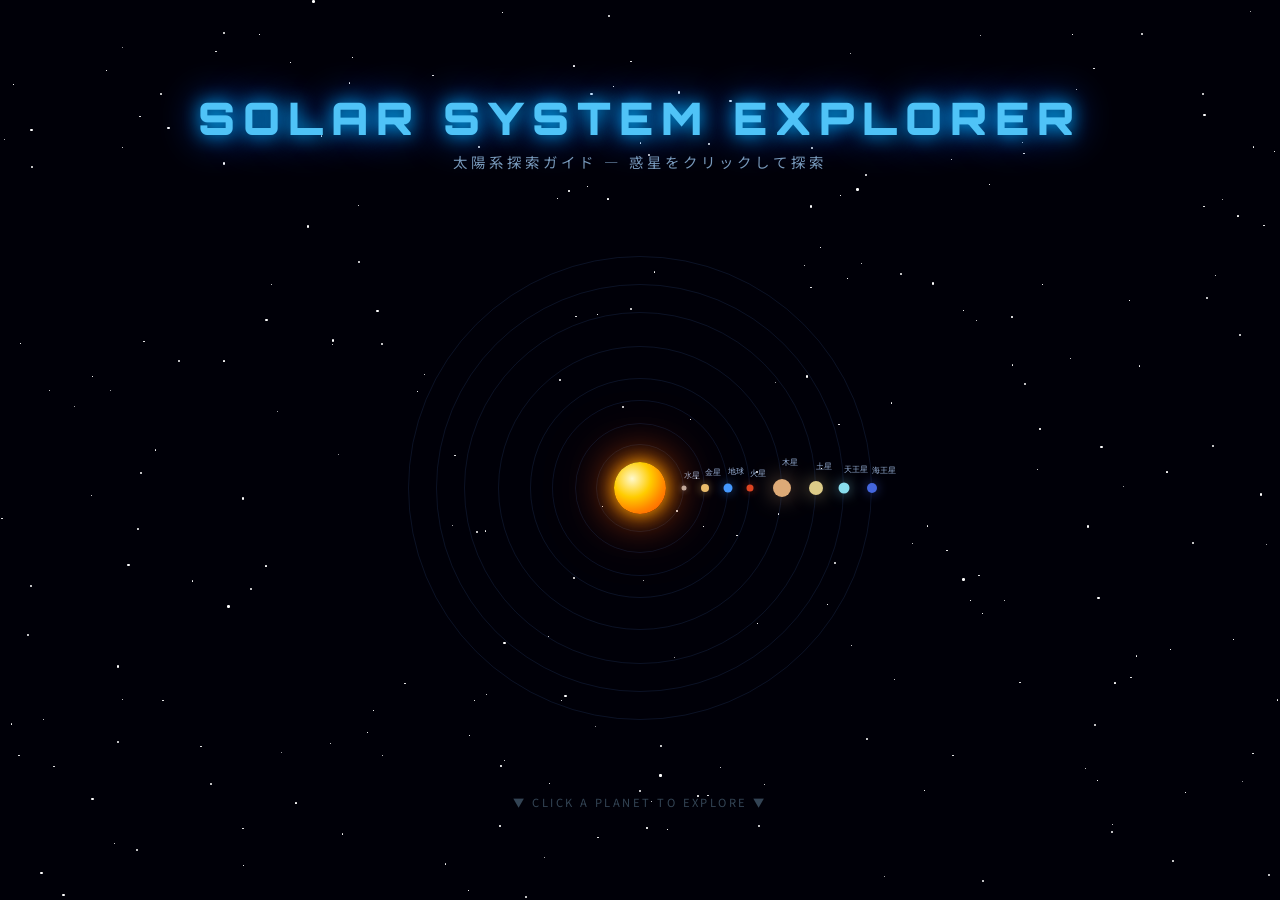
==== commit 3136ac99: "Add interactive Solar System Explorer single-page app Full HTML/CSS/JS implementation with: - Animat" ====
--- a/index.html
+++ b/index.html
@@ -1,1942 +1,718 @@
 <!DOCTYPE html>
 <html lang="ja">
 <head>
-  <meta charset="UTF-8">
-  <meta name="viewport" content="width=device-width, initial-scale=1.0">
-  <title>ReservatioPro｜歯科クリニック向け予約自動化</title>
-  <meta name="description" content="歯科クリニックの予約を24時間自動化。夜間・休診日の予約取りこぼしをゼロに。月額5,000円から。">
-  <link rel="preconnect" href="https://fonts.googleapis.com">
-  <link rel="preconnect" href="https://fonts.gstatic.com" crossorigin>
-  <link href="https://fonts.googleapis.com/css2?family=Noto+Sans+JP:wght@300;400;500;700;900&family=Cormorant+Garamond:ital,wght@0,400;0,600;1,400;1,600&display=swap" rel="stylesheet">
-  <link rel="stylesheet" href="https://cdnjs.cloudflare.com/ajax/libs/font-awesome/6.5.0/css/all.min.css">
-  <style>
-/* ===========================================
-   RESET & ROOT
-   =========================================== */
-:root {
-  --bg:          #04080f;
-  --bg-2:        #060c17;
-  --navy:        #0a1628;
-  --blue:        #2563eb;
-  --blue-l:      #3b82f6;
-  --cyan:        #0ea5e9;
-  --cyan-l:      #38bdf8;
-  --white:       #ffffff;
-  --white-60:    rgba(255,255,255,0.6);
-  --white-30:    rgba(255,255,255,0.3);
-  --white-10:    rgba(255,255,255,0.1);
-  --white-06:    rgba(255,255,255,0.06);
-  --gray:        #94a3b8;
-  --gray-dark:   #334155;
-  --ease:        cubic-bezier(.16,1,.3,1);
-  --r:           12px;
-  --r-lg:        20px;
-}
-*,*::before,*::after{box-sizing:border-box;margin:0;padding:0}
-html{scroll-behavior:smooth;font-size:16px}
-body{
-  font-family:'Noto Sans JP',sans-serif;
-  color:var(--white);
-  background:var(--bg);
-  line-height:1.7;
-  overflow-x:hidden;
-  cursor:none;
-}
-a{color:inherit;text-decoration:none}
-img{max-width:100%;height:auto;display:block}
-ul{list-style:none}
-button{font-family:'Noto Sans JP',sans-serif;cursor:none}
-
-/* ===========================================
-   CUSTOM CURSOR
-   =========================================== */
-.cursor{
-  position:fixed;width:10px;height:10px;
-  background:var(--cyan-l);border-radius:50%;
-  pointer-events:none;z-index:9999;
-  transform:translate(-50%,-50%);
-  transition:transform .1s,width .3s var(--ease),height .3s var(--ease),background .3s;
-  mix-blend-mode:difference;
-}
-.cursor-follower{
-  position:fixed;width:40px;height:40px;
-  border:1px solid rgba(56,189,248,0.4);
-  border-radius:50%;pointer-events:none;z-index:9998;
-  transform:translate(-50%,-50%);
-  transition:transform .15s var(--ease),width .4s var(--ease),height .4s var(--ease),opacity .3s;
-}
-body:hover .cursor-follower{opacity:1}
-
-/* ===========================================
-   PAGE ROUTER
-   =========================================== */
-.page{display:none}
-.page.active{display:block}
-
-/* ===========================================
-   SHARED UTILITIES
-   =========================================== */
-.container{width:100%;max-width:1140px;margin:0 auto;padding:0 32px}
-.section{padding:120px 0}
-.section-sm{padding:80px 0}
-.serif{font-family:'Cormorant Garamond',serif}
-.overline{
-  display:inline-block;font-size:.7rem;font-weight:700;
-  letter-spacing:.25em;text-transform:uppercase;color:var(--cyan-l);
-  margin-bottom:16px;
-}
-.headline{
-  font-size:clamp(2rem,5vw,3.2rem);font-weight:700;
-  line-height:1.15;letter-spacing:-.03em;
-}
-.headline-xl{
-  font-size:clamp(2.4rem,7vw,5rem);font-weight:900;
-  line-height:1.05;letter-spacing:-.04em;
-}
-.body-text{font-size:.95rem;color:var(--gray);line-height:1.9}
-.text-center{text-align:center}
-.gradient-text{
-  background:linear-gradient(135deg,#fff 0%,var(--cyan-l) 60%,var(--blue-l) 100%);
-  -webkit-background-clip:text;-webkit-text-fill-color:transparent;background-clip:text;
-}
-.italic-serif{
-  font-family:'Cormorant Garamond',serif;
-  font-style:italic;font-size:clamp(2.4rem,7vw,6rem);
-  font-weight:400;letter-spacing:-.02em;line-height:1;
-}
-
-/* Buttons */
-.btn{
-  display:inline-flex;align-items:center;gap:10px;
-  padding:15px 36px;border-radius:50px;
-  font-size:.9rem;font-weight:700;
-  transition:all .4s var(--ease);border:none;
-  letter-spacing:.02em;
-}
-.btn-glow{
-  background:linear-gradient(135deg,var(--blue),var(--cyan));
-  color:var(--white);
-  box-shadow:0 0 40px rgba(37,99,235,.4),0 4px 20px rgba(0,0,0,.3);
-}
-.btn-glow:hover{
-  transform:translateY(-3px) scale(1.02);
-  box-shadow:0 0 60px rgba(37,99,235,.6),0 8px 30px rgba(0,0,0,.4);
-}
-.btn-ghost{
-  background:transparent;color:var(--white);
-  border:1px solid var(--white-30);
-}
-.btn-ghost:hover{
-  background:var(--white-10);border-color:var(--white);
-  transform:translateY(-3px);
-}
-.btn-lg{padding:18px 48px;font-size:1rem}
-
-/* ===========================================
-   GLASS CARD
-   =========================================== */
-.glass{
-  background:rgba(255,255,255,.03);
-  border:1px solid rgba(255,255,255,.07);
-  border-radius:var(--r-lg);
-  backdrop-filter:blur(16px);
-  -webkit-backdrop-filter:blur(16px);
-}
-.glass-hover{transition:all .4s var(--ease)}
-.glass-hover:hover{
-  background:rgba(255,255,255,.06);
-  border-color:rgba(56,189,248,.25);
-  box-shadow:0 0 40px rgba(14,165,233,.12),0 20px 60px rgba(0,0,0,.3);
-  transform:translateY(-6px);
-}
-
-/* ===========================================
-   ANIMATIONS
-   =========================================== */
-@keyframes fadeUp{
-  from{opacity:0;transform:translateY(40px)}
-  to{opacity:1;transform:translateY(0)}
-}
-@keyframes fadeIn{
-  from{opacity:0}to{opacity:1}
-}
-@keyframes scaleIn{
-  from{opacity:0;transform:scale(.94)}
-  to{opacity:1;transform:scale(1)}
-}
-@keyframes slideRight{
-  from{opacity:0;transform:translateX(-40px)}
-  to{opacity:1;transform:translateX(0)}
-}
-@keyframes slideLeft{
-  from{opacity:0;transform:translateX(40px)}
-  to{opacity:1;transform:translateX(0)}
-}
-@keyframes lineGrow{
-  from{transform:scaleX(0)}to{transform:scaleX(1)}
-}
-@keyframes pulse{
-  0%,100%{box-shadow:0 0 0 0 rgba(14,165,233,.4)}
-  50%{box-shadow:0 0 0 16px rgba(14,165,233,0)}
-}
-@keyframes float{
-  0%,100%{transform:translateY(0)}
-  50%{transform:translateY(-12px)}
-}
-@keyframes spin{
-  from{transform:rotate(0deg)}to{transform:rotate(360deg)}
-}
-@keyframes charIn{
-  from{opacity:0;transform:translateY(60px) skewY(4deg)}
-  to{opacity:1;transform:translateY(0) skewY(0)}
-}
-
-.reveal{
-  opacity:0;transform:translateY(40px);
-  transition:opacity .9s var(--ease),transform .9s var(--ease);
-}
-.reveal.visible{opacity:1;transform:translateY(0)}
-.reveal-left{
-  opacity:0;transform:translateX(-50px);
-  transition:opacity .9s var(--ease),transform .9s var(--ease);
-}
-.reveal-left.visible{opacity:1;transform:translateX(0)}
-.reveal-right{
-  opacity:0;transform:translateX(50px);
-  transition:opacity .9s var(--ease),transform .9s var(--ease);
-}
-.reveal-right.visible{opacity:1;transform:translateX(0)}
-.reveal-scale{
-  opacity:0;transform:scale(.92);
-  transition:opacity .9s var(--ease),transform .9s var(--ease);
-}
-.reveal-scale.visible{opacity:1;transform:scale(1)}
-
-.d1{transition-delay:.1s}.d2{transition-delay:.2s}
-.d3{transition-delay:.3s}.d4{transition-delay:.4s}
-.d5{transition-delay:.5s}.d6{transition-delay:.6s}
-
-/* ===========================================
-   HEADER
-   =========================================== */
-.header{
-  position:fixed;top:0;left:0;width:100%;z-index:1000;
-  padding:20px 0;
-  transition:all .5s var(--ease);
-}
-.header.scrolled{
-  background:rgba(4,8,15,.85);
-  backdrop-filter:blur(20px);-webkit-backdrop-filter:blur(20px);
-  padding:12px 0;
-  border-bottom:1px solid rgba(255,255,255,.05);
-}
-.header-inner{
-  display:flex;align-items:center;justify-content:space-between;
-}
-.logo{
-  display:flex;align-items:center;gap:12px;cursor:pointer;
-}
-.logo-mark{
-  width:38px;height:38px;
-  background:linear-gradient(135deg,var(--blue),var(--cyan));
-  border-radius:10px;
-  display:flex;align-items:center;justify-content:center;
-  font-size:1rem;color:white;
-  box-shadow:0 0 20px rgba(37,99,235,.4);
-}
-.logo-name{
-  font-size:1.15rem;font-weight:900;
-  letter-spacing:-.03em;color:var(--white);
-}
-.logo-name span{color:var(--cyan-l)}
-.nav-links{display:flex;gap:32px}
-.nav-links a{
-  font-size:.85rem;font-weight:500;
-  color:var(--white-60);cursor:pointer;
-  transition:color .3s;position:relative;
-}
-.nav-links a::after{
-  content:'';position:absolute;bottom:-4px;left:0;
-  width:0;height:1px;background:var(--cyan-l);
-  transition:width .3s var(--ease);
-}
-.nav-links a:hover,.nav-links a.active{color:var(--white)}
-.nav-links a:hover::after,.nav-links a.active::after{width:100%}
-.nav-actions{display:flex;align-items:center;gap:16px}
-.nav-cta{padding:10px 24px;font-size:.82rem}
-
-/* Hamburger */
-.hamburger{
-  display:none;flex-direction:column;justify-content:center;
-  gap:6px;width:40px;height:40px;
-  background:none;border:none;padding:4px;cursor:none;
-}
-.hamburger span{
-  display:block;height:1.5px;background:var(--white);
-  border-radius:2px;transition:all .3s var(--ease);
-}
-.hamburger.open span:nth-child(1){transform:translateY(7.5px) rotate(45deg)}
-.hamburger.open span:nth-child(2){opacity:0;transform:scaleX(0)}
-.hamburger.open span:nth-child(3){transform:translateY(-7.5px) rotate(-45deg)}
-
-/* Mobile menu */
-.mobile-menu{
-  display:none;position:fixed;
-  top:0;left:0;width:100%;height:100vh;
-  background:var(--bg);z-index:999;
-  flex-direction:column;justify-content:center;
-  padding:80px 40px 40px;gap:0;
-  opacity:0;transform:translateX(100%);
-  transition:opacity .4s var(--ease),transform .4s var(--ease);
-}
-.mobile-menu.open{opacity:1;transform:translateX(0)}
-.mobile-menu a{
-  display:block;font-size:2rem;font-weight:700;
-  color:var(--white-60);padding:16px 0;
-  border-bottom:1px solid var(--white-06);
-  transition:all .3s;cursor:pointer;
-}
-.mobile-menu a:hover{color:var(--white);padding-left:12px}
-.mobile-menu .btn{margin-top:32px;width:100%;justify-content:center}
-
-/* ===========================================
-   HERO — HOME
-   =========================================== */
-.hero{
-  position:relative;min-height:100vh;
-  display:flex;align-items:center;
-  overflow:hidden;
-  background:var(--bg);
-}
-#hero-canvas{
-  position:absolute;inset:0;
-  width:100%;height:100%;
-}
-.hero-overlay{
-  position:absolute;inset:0;
-  background:radial-gradient(ellipse at 60% 50%, rgba(37,99,235,.12) 0%, transparent 60%),
-             radial-gradient(ellipse at 20% 80%, rgba(14,165,233,.08) 0%, transparent 50%);
-}
-.hero-content{
-  position:relative;z-index:1;
-  padding-top:72px;
-  max-width:900px;
-}
-.hero-eyebrow{
-  display:inline-flex;align-items:center;gap:10px;
-  background:rgba(56,189,248,.08);
-  border:1px solid rgba(56,189,248,.2);
-  border-radius:50px;padding:8px 20px;
-  font-size:.75rem;font-weight:600;letter-spacing:.15em;text-transform:uppercase;
-  color:var(--cyan-l);margin-bottom:40px;
-  animation:fadeIn 1s var(--ease) .3s both;
-}
-.hero-eyebrow-dot{
-  width:6px;height:6px;border-radius:50%;
-  background:var(--cyan-l);animation:pulse 2s infinite;
-}
-.hero-h1{
-  font-size:clamp(2.4rem,7.5vw,6.5rem);font-weight:900;
-  line-height:1;letter-spacing:-.05em;
-  margin-bottom:12px;
-  overflow:hidden;
-}
-.hero-h1-line{
-  display:block;overflow:hidden;
-}
-.hero-h1-line span{
-  display:block;
-  animation:charIn .9s var(--ease) both;
-}
-.hero-h1-line:nth-child(1) span{animation-delay:.5s}
-.hero-h1-line:nth-child(2) span{animation-delay:.65s}
-.hero-h1-line:nth-child(3) span{animation-delay:.8s}
-.hero-serif{
-  font-family:'Cormorant Garamond',serif;
-  font-style:italic;font-weight:400;
-  color:var(--cyan-l);
-  font-size:clamp(2rem,6vw,5.5rem);
-  display:block;line-height:1.1;
-}
-.hero-sub{
-  font-size:clamp(.9rem,1.5vw,1.05rem);
-  color:rgba(255,255,255,.55);
-  max-width:520px;line-height:1.9;
-  margin-bottom:48px;
-  animation:fadeUp .9s var(--ease) 1.1s both;
-}
-.hero-btns{
-  display:flex;gap:16px;flex-wrap:wrap;
-  animation:fadeUp .9s var(--ease) 1.25s both;
-}
-.hero-scroll{
-  position:absolute;bottom:48px;left:50%;
-  transform:translateX(-50%);
-  display:flex;flex-direction:column;align-items:center;gap:12px;
-  cursor:pointer;animation:fadeIn 1s 2s both;
-}
-.hero-scroll-text{
-  font-size:.65rem;letter-spacing:.3em;text-transform:uppercase;
-  color:var(--white-30);writing-mode:unset;
-}
-.hero-scroll-line{
-  width:1px;height:60px;
-  background:linear-gradient(to bottom,var(--cyan-l),transparent);
-  animation:float 2s ease-in-out infinite;
-}
-
-/* Stat bar */
-.hero-stats{
-  position:absolute;bottom:0;left:0;right:0;
-  border-top:1px solid var(--white-06);
-  background:rgba(4,8,15,.6);backdrop-filter:blur(20px);
-  z-index:1;animation:fadeIn 1s 1.8s both;
-}
-.hero-stats-inner{
-  display:flex;align-items:center;
-  height:80px;gap:0;
-}
-.stat-item{
-  flex:1;display:flex;flex-direction:column;
-  align-items:center;justify-content:center;
-  border-right:1px solid var(--white-06);height:100%;
-}
-.stat-item:last-child{border-right:none}
-.stat-num{
-  font-size:1.6rem;font-weight:900;
-  background:linear-gradient(135deg,var(--white),var(--cyan-l));
-  -webkit-background-clip:text;-webkit-text-fill-color:transparent;
-  background-clip:text;line-height:1;
-}
-.stat-label{
-  font-size:.65rem;color:var(--white-30);
-  letter-spacing:.12em;text-transform:uppercase;margin-top:4px;
-}
-
-/* ===========================================
-   SECTION: FULL-BLEED IMAGE (Crystal Point style)
-   =========================================== */
-.full-bleed{
-  position:relative;height:80vh;min-height:500px;
-  overflow:hidden;display:flex;align-items:flex-end;
-}
-.full-bleed-img{
-  position:absolute;inset:0;
-  background-size:cover;background-position:center;
-  transform:scale(1.05);transition:transform 8s ease;
-}
-.full-bleed:hover .full-bleed-img{transform:scale(1)}
-.full-bleed-overlay{
-  position:absolute;inset:0;
-  background:linear-gradient(to top,rgba(4,8,15,.95) 0%,rgba(4,8,15,.3) 50%,transparent 100%);
-}
-.full-bleed-content{
-  position:relative;z-index:1;
-  padding:64px;width:100%;
-}
-.full-bleed-tag{
-  display:inline-block;font-size:.65rem;letter-spacing:.3em;
-  text-transform:uppercase;color:var(--cyan-l);margin-bottom:20px;
-}
-.full-bleed-title{
-  font-family:'Cormorant Garamond',serif;
-  font-style:italic;font-size:clamp(3rem,7vw,7rem);
-  font-weight:400;line-height:.95;
-  color:var(--white);letter-spacing:-.02em;
-  max-width:700px;
-}
-.full-bleed-sub{
-  font-size:.9rem;color:var(--white-60);
-  max-width:480px;line-height:1.8;margin-top:20px;
-}
-
-/* ===========================================
-   PROBLEM SECTION
-   =========================================== */
-.problem-section{background:var(--bg-2)}
-.problem-grid{
-  display:grid;grid-template-columns:repeat(3,1fr);gap:2px;
-  margin-top:64px;
-  background:var(--white-06);
-  border:1px solid var(--white-06);
-  border-radius:var(--r-lg);
-  overflow:hidden;
-}
-.problem-item{
-  padding:48px 36px;
-  background:var(--bg);
-  transition:background .4s var(--ease);
-}
-.problem-item:hover{background:var(--bg-2)}
-.problem-num{
-  font-size:3rem;font-weight:900;
-  font-family:'Cormorant Garamond',serif;
-  color:var(--white-10);line-height:1;
-  margin-bottom:20px;
-}
-.problem-icon-wrap{
-  width:52px;height:52px;border-radius:12px;
-  background:linear-gradient(135deg,rgba(37,99,235,.15),rgba(14,165,233,.15));
-  border:1px solid rgba(56,189,248,.2);
-  display:flex;align-items:center;justify-content:center;
-  font-size:1.2rem;color:var(--cyan-l);margin-bottom:24px;
-}
-.problem-item h3{
-  font-size:1rem;font-weight:700;color:var(--white);
-  margin-bottom:10px;line-height:1.4;
-}
-.problem-item p{font-size:.85rem;color:var(--gray);line-height:1.8}
-
-/* ===========================================
-   FEATURES — Stacked cinematic cards
-   =========================================== */
-.feature-stack{display:flex;flex-direction:column;gap:2px}
-.feature-block{
-  position:relative;height:420px;
-  overflow:hidden;cursor:default;
-}
-.feature-block-bg{
-  position:absolute;inset:0;
-  background-size:cover;background-position:center;
-  transition:transform .8s var(--ease),filter .8s var(--ease);
-  filter:brightness(.35) saturate(.7);
-}
-.feature-block:hover .feature-block-bg{
-  transform:scale(1.04);
-  filter:brightness(.5) saturate(.9);
-}
-.feature-block-overlay{
-  position:absolute;inset:0;
-  background:linear-gradient(to right,rgba(4,8,15,.9) 0%,rgba(4,8,15,.5) 50%,transparent 100%);
-}
-.feature-block-content{
-  position:relative;z-index:1;
-  height:100%;display:flex;align-items:center;
-  padding:0 80px;
-}
-.feature-block-inner{max-width:560px}
-.feature-label{
-  font-size:.65rem;font-weight:700;letter-spacing:.3em;
-  text-transform:uppercase;color:var(--cyan-l);margin-bottom:20px;
-}
-.feature-title{
-  font-size:clamp(1.6rem,3.5vw,3rem);font-weight:700;
-  color:var(--white);line-height:1.15;
-  letter-spacing:-.03em;margin-bottom:16px;
-}
-.feature-desc{
-  font-size:.9rem;color:rgba(255,255,255,.6);line-height:1.9;
-  max-width:440px;
-}
-.feature-line{
-  width:48px;height:2px;
-  background:linear-gradient(90deg,var(--cyan),var(--blue));
-  margin-bottom:24px;transform-origin:left;
-  animation:lineGrow .8s var(--ease) both;
-}
-
-/* ===========================================
-   PRICING
-   =========================================== */
-.pricing-section{
-  position:relative;overflow:hidden;
-  background:var(--bg);
-}
-.pricing-bg-glow{
-  position:absolute;width:800px;height:800px;
-  border-radius:50%;
-  background:radial-gradient(circle,rgba(37,99,235,.08) 0%,transparent 70%);
-  top:50%;left:50%;transform:translate(-50%,-50%);
-  pointer-events:none;
-}
-.pricing-card{
-  max-width:640px;margin:0 auto;
-  padding:64px;
-}
-.pricing-plan-name{
-  font-size:.7rem;font-weight:700;letter-spacing:.25em;
-  text-transform:uppercase;color:var(--cyan-l);margin-bottom:24px;
-}
-.pricing-headline{
-  font-size:1.6rem;font-weight:700;color:var(--white);margin-bottom:40px;
-}
-.price-row{
-  display:flex;align-items:flex-end;gap:12px;
-  padding:28px 0;border-bottom:1px solid var(--white-06);
-}
-.price-label{
-  font-size:.8rem;color:var(--gray);min-width:80px;padding-bottom:8px;
-}
-.price-amount{
-  font-size:3.2rem;font-weight:900;color:var(--white);
-  line-height:1;letter-spacing:-.04em;
-}
-.price-unit{font-size:.9rem;color:var(--gray);padding-bottom:8px}
-.pricing-features{padding:32px 0 40px}
-.pricing-features h4{
-  font-size:.65rem;font-weight:700;letter-spacing:.2em;
-  text-transform:uppercase;color:var(--white-30);margin-bottom:20px;
-}
-.pf-item{
-  display:flex;align-items:center;gap:14px;
-  padding:10px 0;font-size:.9rem;color:rgba(255,255,255,.8);
-  border-bottom:1px solid var(--white-06);
-}
-.pf-item:last-child{border-bottom:none}
-.pf-icon{color:var(--cyan-l);font-size:.8rem;width:16px}
-.pricing-card .btn{width:100%;justify-content:center;margin-top:8px}
-
-/* ===========================================
-   CTA SECTION
-   =========================================== */
-.cta-section{
-  position:relative;overflow:hidden;
-  padding:160px 0;text-align:center;
-}
-.cta-bg{
-  position:absolute;inset:0;
-  background-size:cover;background-position:center;
-  filter:brightness(.2) saturate(.5);
-}
-.cta-overlay{
-  position:absolute;inset:0;
-  background:linear-gradient(135deg,rgba(37,99,235,.3),rgba(14,165,233,.15));
-}
-.cta-content{position:relative;z-index:1}
-.cta-eyebrow{
-  display:inline-block;font-size:.7rem;font-weight:700;
-  letter-spacing:.25em;text-transform:uppercase;
-  color:var(--cyan-l);margin-bottom:24px;
-}
-.cta-headline{
-  font-size:clamp(2rem,6vw,5rem);font-weight:900;
-  line-height:1.05;letter-spacing:-.04em;
-  color:var(--white);margin-bottom:24px;
-}
-.cta-sub{
-  font-size:1rem;color:rgba(255,255,255,.6);
-  max-width:480px;margin:0 auto 48px;line-height:1.8;
-}
-.cta-btns{display:flex;gap:16px;justify-content:center;flex-wrap:wrap}
-
-/* ===========================================
-   PAGE HERO (subpages)
-   =========================================== */
-.page-hero{
-  position:relative;padding:180px 0 100px;
-  overflow:hidden;
-}
-.page-hero-bg{
-  position:absolute;inset:0;
-  background:radial-gradient(ellipse at 40% 60%,rgba(37,99,235,.12) 0%,transparent 60%),
-             var(--bg);
-}
-.page-hero-grid{
-  position:absolute;inset:0;
-  background-image:
-    linear-gradient(rgba(255,255,255,.025) 1px,transparent 1px),
-    linear-gradient(90deg,rgba(255,255,255,.025) 1px,transparent 1px);
-  background-size:60px 60px;
-}
-.page-hero-content{position:relative;z-index:1}
-.breadcrumb{
-  display:flex;align-items:center;gap:8px;
-  font-size:.75rem;color:var(--white-30);margin-bottom:24px;
-}
-.breadcrumb span{cursor:pointer;transition:color .3s}
-.breadcrumb span:hover{color:var(--white-60)}
-.breadcrumb i{font-size:.6rem}
-.page-hero h1{
-  font-size:clamp(2.4rem,6vw,5rem);font-weight:900;
-  line-height:1;letter-spacing:-.04em;color:var(--white);
-  margin-bottom:20px;
-}
-.page-hero p{
-  font-size:1rem;color:rgba(255,255,255,.5);
-  max-width:500px;line-height:1.85;
-}
-
-/* ===========================================
-   SERVICE PAGE
-   =========================================== */
-.service-how{background:var(--bg-2)}
-.steps-wrap{
-  display:grid;grid-template-columns:repeat(4,1fr);gap:1px;
-  background:var(--white-06);border:1px solid var(--white-06);
-  border-radius:var(--r-lg);overflow:hidden;margin-top:64px;
-}
-.step-card{
-  padding:48px 32px;background:var(--bg);
-  transition:background .4s;position:relative;
-}
-.step-card:hover{background:var(--bg-2)}
-.step-card::after{
-  content:'';position:absolute;top:0;left:0;right:0;height:2px;
-  background:linear-gradient(90deg,var(--blue),var(--cyan));
-  transform:scaleX(0);transform-origin:left;
-  transition:transform .4s var(--ease);
-}
-.step-card:hover::after{transform:scaleX(1)}
-.step-num{
-  font-size:3.5rem;font-weight:900;
-  font-family:'Cormorant Garamond',serif;
-  color:var(--white-10);line-height:1;margin-bottom:20px;
-}
-.step-card h3{font-size:1rem;font-weight:700;color:var(--white);margin-bottom:10px}
-.step-card p{font-size:.825rem;color:var(--gray);line-height:1.8}
-
-.service-split{
-  display:grid;grid-template-columns:1fr 1fr;gap:80px;
-  align-items:center;
-}
-.service-split-img{
-  border-radius:var(--r-lg);overflow:hidden;
-  position:relative;
-}
-.service-split-img img{
-  width:100%;height:440px;object-fit:cover;
-  transition:transform .8s var(--ease);
-}
-.service-split-img:hover img{transform:scale(1.04)}
-.service-split-img::after{
-  content:'';position:absolute;inset:0;
-  background:linear-gradient(135deg,rgba(37,99,235,.1),transparent);
-  border-radius:var(--r-lg);
-}
-.service-text h3{
-  font-size:clamp(1.6rem,3vw,2.4rem);font-weight:700;
-  color:var(--white);line-height:1.2;letter-spacing:-.03em;
-  margin-bottom:20px;
-}
-.service-text p{
-  font-size:.9rem;color:var(--gray);line-height:1.9;margin-bottom:16px;
-}
-.check-list{margin-top:28px}
-.check-list li{
-  display:flex;align-items:flex-start;gap:14px;
-  padding:12px 0;font-size:.875rem;color:rgba(255,255,255,.75);
-  border-bottom:1px solid var(--white-06);
-}
-.check-list li:last-child{border:none}
-.check-list li i{color:var(--cyan-l);margin-top:3px;font-size:.8rem}
-
-/* ===========================================
-   CASE PAGE
-   =========================================== */
-.case-grid{
-  display:grid;grid-template-columns:repeat(3,1fr);
-  gap:24px;margin-top:64px;
-}
-.case-card{
-  border-radius:var(--r-lg);overflow:hidden;
-  position:relative;transition:transform .5s var(--ease);
-}
-.case-card:hover{transform:translateY(-8px)}
-.case-card-img{
-  width:100%;height:240px;object-fit:cover;
-  transition:transform .8s var(--ease),filter .8s;
-  filter:brightness(.6) saturate(.8);
-}
-.case-card:hover .case-card-img{
-  transform:scale(1.06);filter:brightness(.8) saturate(1);
-}
-.case-card-body{
-  padding:32px 28px;
-  background:var(--bg-2);
-  border:1px solid var(--white-06);
-  border-top:none;
-}
-.case-tag{
-  display:inline-block;font-size:.65rem;font-weight:700;
-  letter-spacing:.15em;text-transform:uppercase;
-  color:var(--cyan-l);margin-bottom:14px;
-}
-.case-card-body h3{
-  font-size:1rem;font-weight:700;color:var(--white);
-  margin-bottom:12px;line-height:1.4;
-}
-.case-card-body p{font-size:.825rem;color:var(--gray);line-height:1.75}
-.case-results{
-  display:grid;grid-template-columns:repeat(3,1fr);
-  gap:0;margin-top:24px;padding-top:24px;
-  border-top:1px solid var(--white-06);
-}
-.case-result-item{
-  text-align:center;padding:0 8px;
-  border-right:1px solid var(--white-06);
-}
-.case-result-item:last-child{border:none}
-.crn{
-  display:block;font-size:1.4rem;font-weight:900;
-  background:linear-gradient(135deg,var(--white),var(--cyan-l));
-  -webkit-background-clip:text;-webkit-text-fill-color:transparent;
-  background-clip:text;line-height:1;
-}
-.crl{font-size:.65rem;color:var(--gray);display:block;margin-top:4px}
-
-/* FAQ */
-.faq-section{background:var(--bg-2)}
-.faq-wrap{max-width:780px;margin:64px auto 0}
-.faq-item{
-  border-bottom:1px solid var(--white-06);
-  overflow:hidden;
-}
-.faq-q{
-  display:flex;align-items:center;gap:20px;
-  padding:28px 0;cursor:pointer;
-}
-.faq-q-num{
-  font-size:1.2rem;font-weight:700;
-  font-family:'Cormorant Garamond',serif;
-  color:var(--white-30);min-width:32px;
-}
-.faq-q h3{
-  flex:1;font-size:.95rem;font-weight:500;
-  color:rgba(255,255,255,.8);line-height:1.5;
-}
-.faq-toggle{
-  color:var(--gray);font-size:.75rem;
-  transition:transform .4s var(--ease);
-}
-.faq-item.open .faq-q h3{color:var(--white)}
-.faq-item.open .faq-toggle{
-  transform:rotate(45deg);color:var(--cyan-l);
-}
-.faq-a{max-height:0;overflow:hidden;transition:max-height .5s var(--ease)}
-.faq-a-inner{
-  padding:0 0 28px 52px;
-  font-size:.875rem;color:var(--gray);line-height:1.9;
-}
-
-/* ===========================================
-   CONTACT PAGE
-   =========================================== */
-.contact-split{
-  display:grid;grid-template-columns:1fr 1.5fr;
-  gap:80px;align-items:start;
-}
-.contact-left h2{
-  font-size:clamp(1.6rem,3vw,2.4rem);font-weight:700;
-  color:var(--white);line-height:1.2;
-  letter-spacing:-.03em;margin-bottom:20px;
-}
-.contact-left p{
-  font-size:.9rem;color:var(--gray);line-height:1.9;margin-bottom:40px;
-}
-.contact-info-items{display:flex;flex-direction:column;gap:24px}
-.ci-item{display:flex;align-items:flex-start;gap:16px}
-.ci-icon{
-  width:44px;height:44px;min-width:44px;
-  background:linear-gradient(135deg,rgba(37,99,235,.12),rgba(14,165,233,.12));
-  border:1px solid rgba(56,189,248,.15);
-  border-radius:10px;display:flex;align-items:center;
-  justify-content:center;font-size:.9rem;color:var(--cyan-l);
-}
-.ci-item h4{
-  font-size:.65rem;font-weight:700;letter-spacing:.15em;
-  text-transform:uppercase;color:var(--white-30);margin-bottom:4px;
-}
-.ci-item p{font-size:.9rem;color:var(--white);font-weight:500}
-.contact-note{
-  margin-top:32px;padding:20px 24px;
-  background:rgba(14,165,233,.06);
-  border:1px solid rgba(56,189,248,.12);
-  border-radius:var(--r);
-  font-size:.825rem;color:var(--gray);line-height:1.8;
-}
-
-.contact-form-wrap{padding:48px}
-.contact-form-wrap h3{
-  font-size:1.1rem;font-weight:700;color:var(--white);
-  margin-bottom:32px;
-}
-.form-group{margin-bottom:20px}
-.form-row{display:grid;grid-template-columns:1fr 1fr;gap:16px}
-.form-group label{
-  display:block;font-size:.75rem;font-weight:600;
-  color:var(--white-60);letter-spacing:.08em;text-transform:uppercase;
-  margin-bottom:10px;
-}
-.required{color:var(--cyan-l);margin-left:4px}
-.form-group input,
-.form-group textarea{
-  width:100%;padding:14px 18px;
-  background:rgba(255,255,255,.04);
-  border:1px solid var(--white-10);
-  border-radius:var(--r);
-  font-family:'Noto Sans JP',sans-serif;font-size:.9rem;
-  color:var(--white);outline:none;
-  transition:all .3s var(--ease);
-}
-.form-group input:focus,
-.form-group textarea:focus{
-  background:rgba(255,255,255,.07);
-  border-color:var(--cyan-l);
-  box-shadow:0 0 0 4px rgba(14,165,233,.08);
-}
-.form-group input::placeholder,
-.form-group textarea::placeholder{color:rgba(255,255,255,.2)}
-.form-group textarea{resize:vertical;min-height:150px}
-.form-submit{
-  width:100%;justify-content:center;
-  margin-top:8px;padding:18px;font-size:1rem;
-}
-.form-privacy{
-  text-align:center;margin-top:16px;
-  font-size:.75rem;color:var(--white-30);
-}
-
-/* ===========================================
-   FOOTER
-   =========================================== */
-.footer{
-  border-top:1px solid var(--white-06);
-  padding:80px 0 40px;background:var(--bg);
-}
-.footer-top{
-  display:grid;grid-template-columns:1.8fr 1fr 1fr;
-  gap:64px;margin-bottom:64px;
-}
-.footer-logo{margin-bottom:20px}
-.footer-desc{font-size:.85rem;color:var(--gray);line-height:1.85}
-.footer-col h4{
-  font-size:.65rem;font-weight:700;letter-spacing:.2em;
-  text-transform:uppercase;color:var(--white-30);margin-bottom:20px;
-}
-.footer-col a{
-  display:block;font-size:.875rem;color:var(--gray);
-  padding:6px 0;cursor:pointer;
-  transition:all .3s;
-}
-.footer-col a:hover{color:var(--white);padding-left:6px}
-.footer-contact-row{
-  display:flex;align-items:center;gap:10px;
-  font-size:.875rem;color:var(--gray);padding:6px 0;
-}
-.footer-contact-row i{color:var(--cyan-l);width:16px;font-size:.8rem}
-.footer-bottom{
-  border-top:1px solid var(--white-06);padding-top:32px;
-  display:flex;align-items:center;justify-content:space-between;
-  flex-wrap:wrap;gap:12px;
-}
-.footer-copy{font-size:.775rem;color:var(--white-30)}
-.footer-links{display:flex;gap:24px}
-.footer-links a{
-  font-size:.775rem;color:var(--white-30);cursor:pointer;
-  transition:color .3s;
-}
-.footer-links a:hover{color:var(--white-60)}
-
-/* ===========================================
-   RESPONSIVE
-   =========================================== */
-@media(max-width:1024px){
-  .problem-grid{grid-template-columns:1fr}
-  .case-grid{grid-template-columns:1fr}
-  .service-split{grid-template-columns:1fr;gap:48px}
-  .steps-wrap{grid-template-columns:1fr 1fr}
-}
-@media(max-width:900px){
-  .footer-top{grid-template-columns:1fr 1fr}
-  .footer-top .footer-brand{grid-column:1/-1}
-  .contact-split{grid-template-columns:1fr}
-}
-@media(max-width:768px){
-  .section{padding:80px 0}
-  .container{padding:0 20px}
-  .nav-links,.nav-actions{display:none}
-  .hamburger{display:flex}
-  .mobile-menu{display:flex}
-  .hero-content{padding-top:80px}
-  .hero-stats-inner{flex-wrap:wrap;height:auto;padding:16px 0}
-  .stat-item{border-right:none;border-bottom:1px solid var(--white-06);padding:12px 0}
-  .full-bleed-content{padding:32px 24px}
-  .feature-block{height:320px}
-  .feature-block-content{padding:0 32px}
-  .pricing-card{padding:40px 28px}
-  .contact-form-wrap{padding:28px 20px}
-  .form-row{grid-template-columns:1fr}
-  .footer-top{grid-template-columns:1fr}
-  .hero-btns{flex-direction:column;align-items:stretch}
-  .hero-btns .btn{justify-content:center}
-  .steps-wrap{grid-template-columns:1fr}
-  .case-grid{grid-template-columns:1fr}
-  body{cursor:auto}
-  .cursor,.cursor-follower{display:none}
-}
-@media(max-width:480px){
-  .hero-h1{font-size:clamp(2rem,10vw,3rem)}
-  .italic-serif{font-size:clamp(1.8rem,9vw,2.5rem)}
-  .pricing-card{padding:32px 20px}
-  .cta-btns{flex-direction:column;align-items:center}
-  .hero-stats-inner{display:grid;grid-template-columns:1fr 1fr}
-  .stat-item{border-right:none;border-bottom:1px solid var(--white-06)}
-}
-  </style>
+<meta charset="UTF-8">
+<meta name="viewport" content="width=device-width, initial-scale=1.0">
+<title>SOLAR SYSTEM EXPLORER</title>
+<link href="https://fonts.googleapis.com/css2?family=Orbitron:wght@400;700;900&family=Noto+Sans+JP:wght@300;400;700&display=swap" rel="stylesheet">
+<style>
+  *, *::before, *::after { margin: 0; padding: 0; box-sizing: border-box; }
+
+  :root {
+    --space-black: #000008;
+    --accent-blue: #4fc3f7;
+    --accent-glow: #00b4ff;
+  }
+
+  html, body {
+    width: 100%; height: 100%;
+    background: var(--space-black);
+    color: #fff;
+    font-family: 'Noto Sans JP', sans-serif;
+    overflow-x: hidden;
+  }
+
+  /* ===== STARFIELD ===== */
+  #starfield {
+    position: fixed; inset: 0; z-index: 0;
+    pointer-events: none;
+  }
+  .star {
+    position: absolute;
+    background: #fff;
+    border-radius: 50%;
+    animation: twinkle var(--dur, 3s) ease-in-out infinite var(--delay, 0s);
+  }
+  @keyframes twinkle {
+    0%, 100% { opacity: var(--min-op, 0.2); transform: scale(1); }
+    50%       { opacity: 1; transform: scale(1.5); }
+  }
+  .shooting-star {
+    position: absolute;
+    width: 130px; height: 1.5px;
+    background: linear-gradient(90deg, transparent, rgba(255,255,255,0.9), transparent);
+    border-radius: 50%;
+    animation: shoot var(--sdur, 6s) linear infinite var(--sdelay, 0s);
+    opacity: 0;
+  }
+  @keyframes shoot {
+    0%   { opacity: 0; transform: translate(0,0) rotate(-25deg); }
+    5%   { opacity: 1; }
+    25%  { opacity: 0; transform: translate(320px, 130px) rotate(-25deg); }
+    100% { opacity: 0; transform: translate(320px, 130px) rotate(-25deg); }
+  }
+
+  /* ===== VIEW TRANSITIONS ===== */
+  .view {
+    position: fixed; inset: 0; z-index: 10;
+    display: flex; flex-direction: column; align-items: center; justify-content: center;
+    transition: opacity 0.55s ease, transform 0.55s ease;
+  }
+  .view.hidden {
+    opacity: 0; pointer-events: none; transform: scale(0.96);
+  }
+
+  /* ===== TOP VIEW ===== */
+  #top-view { overflow: hidden; }
+
+  .top-title {
+    font-family: 'Orbitron', sans-serif;
+    font-size: clamp(1.3rem, 4vw, 2.8rem);
+    font-weight: 900;
+    letter-spacing: 0.18em;
+    text-align: center;
+    color: var(--accent-blue);
+    text-shadow: 0 0 18px var(--accent-glow), 0 0 40px #0055ff;
+    margin-bottom: 0.3rem;
+    animation: titlePulse 3.5s ease-in-out infinite;
+  }
+  @keyframes titlePulse {
+    0%, 100% { text-shadow: 0 0 18px var(--accent-glow), 0 0 40px #0055ff; }
+    50%       { text-shadow: 0 0 28px var(--accent-glow), 0 0 65px #0077ff, 0 0 90px #003388; }
+  }
+  .top-subtitle {
+    font-size: clamp(0.65rem, 1.4vw, 0.9rem);
+    letter-spacing: 0.28em;
+    color: #7799bb;
+    text-align: center;
+    margin-bottom: 1.6rem;
+  }
+  .top-hint {
+    margin-top: 1rem;
+    font-size: 0.7rem;
+    color: #334455;
+    letter-spacing: 0.22em;
+    animation: blink 2.2s ease-in-out infinite;
+  }
+  @keyframes blink {
+    0%, 100% { opacity: 0.35; }
+    50%       { opacity: 1; }
+  }
+
+  /* ===== ORRERY ===== */
+  #orrery {
+    position: relative;
+    width: min(92vw, 580px);
+    height: min(92vw, 580px);
+    flex-shrink: 0;
+  }
+  .sun-wrap {
+    position: absolute;
+    top: 50%; left: 50%;
+    transform: translate(-50%, -50%);
+    z-index: 5;
+  }
+  .sun {
+    width: 52px; height: 52px;
+    border-radius: 50%;
+    background: radial-gradient(circle at 35% 32%, #fff9cc, #ffcc00 38%, #ff8800 65%, #ff4400);
+    box-shadow: 0 0 18px #ffaa00, 0 0 45px #ff6600, 0 0 80px #ff330055;
+    cursor: pointer;
+    transition: transform 0.3s;
+    animation: sunPulse 4s ease-in-out infinite;
+  }
+  .sun:hover { transform: scale(1.15); }
+  @keyframes sunPulse {
+    0%, 100% { box-shadow: 0 0 18px #ffaa00, 0 0 45px #ff6600, 0 0 80px #ff330055; }
+    50%       { box-shadow: 0 0 28px #ffdd00, 0 0 65px #ff9900, 0 0 110px #ff440066; }
+  }
+
+  .orbit-ring {
+    position: absolute;
+    top: 50%; left: 50%;
+    transform: translate(-50%, -50%);
+    border-radius: 50%;
+    border: 1px solid rgba(80,130,220,0.14);
+    pointer-events: none;
+  }
+  .orbit-wrap {
+    position: absolute;
+    top: 50%; left: 50%;
+    border-radius: 50%;
+    animation: orbitSpin linear infinite;
+  }
+  @keyframes orbitSpin {
+    from { transform: translate(-50%,-50%) rotate(var(--start,0deg)); }
+    to   { transform: translate(-50%,-50%) rotate(calc(var(--start,0deg) + 360deg)); }
+  }
+  .planet-dot {
+    position: absolute;
+    border-radius: 50%;
+    cursor: pointer;
+    transition: transform 0.25s, filter 0.25s;
+    top: 0; left: 50%;
+    transform: translate(-50%, -50%);
+  }
+  .planet-dot:hover { transform: translate(-50%, -50%) scale(1.6); filter: brightness(1.4); }
+  .planet-label {
+    position: absolute;
+    font-family: 'Orbitron', sans-serif;
+    font-size: 0.52rem;
+    white-space: nowrap;
+    color: rgba(180,210,255,0.85);
+    pointer-events: none;
+    animation: counterSpin linear infinite;
+    transform-origin: center;
+  }
+  @keyframes counterSpin {
+    from { transform: translate(-50%, 0) rotate(calc(-1 * var(--start,0deg))); }
+    to   { transform: translate(-50%, 0) rotate(calc(-1 * var(--start,0deg) - 360deg)); }
+  }
+
+  /* ===== DETAIL VIEW ===== */
+  #detail-view {
+    background: radial-gradient(ellipse at 50% 40%, #080825 0%, #000008 65%);
+    overflow-y: auto;
+    justify-content: flex-start;
+    padding: 1.8rem 1rem 3rem;
+  }
+  .detail-inner {
+    width: 100%; max-width: 800px;
+    margin: 0 auto;
+    display: flex; flex-direction: column; align-items: center; gap: 1.6rem;
+  }
+  .detail-back-btn {
+    align-self: flex-start;
+    background: none; border: 1px solid #2a4a66;
+    color: #7aaabb; padding: 0.42rem 1rem;
+    font-family: 'Orbitron', sans-serif; font-size: 0.62rem;
+    letter-spacing: 0.14em; cursor: pointer; border-radius: 4px;
+    transition: all 0.28s;
+  }
+  .detail-back-btn:hover { background: #1a3344; color: #aaccdd; border-color: #5588aa; }
+
+  /* planet sphere */
+  .planet-stage {
+    position: relative;
+    width: 180px; height: 180px;
+    display: flex; align-items: center; justify-content: center;
+  }
+  .planet-3d {
+    border-radius: 50%;
+    position: relative;
+    animation: rotatePlanet 9s linear infinite;
+    flex-shrink: 0;
+    overflow: hidden;
+  }
+  @keyframes rotatePlanet {
+    0%   { transform: rotateY(0deg); }
+    100% { transform: rotateY(360deg); }
+  }
+  .band {
+    position: absolute; left: 0; right: 0;
+    opacity: 0.35;
+    pointer-events: none;
+  }
+  /* Saturn ring */
+  .saturn-ring {
+    position: absolute;
+    top: 50%; left: 50%;
+    border-radius: 50%;
+    border-style: solid;
+    border-color: rgba(220,195,130,0.5);
+    pointer-events: none;
+    transform: translate(-50%,-50%) rotateX(74deg);
+    box-shadow: 0 0 8px rgba(210,180,100,0.25);
+  }
+
+  .planet-names { text-align: center; }
+  .planet-name-ja {
+    font-size: clamp(1.9rem, 5vw, 2.9rem);
+    font-weight: 700;
+    letter-spacing: 0.06em;
+  }
+  .planet-name-en {
+    font-family: 'Orbitron', sans-serif;
+    font-size: clamp(0.75rem, 1.8vw, 1rem);
+    letter-spacing: 0.28em;
+    color: #7799bb;
+    margin-top: 0.35rem;
+  }
+
+  /* data grid */
+  .data-grid {
+    display: grid;
+    grid-template-columns: repeat(auto-fit, minmax(155px, 1fr));
+    gap: 0.9rem;
+    width: 100%;
+  }
+  .data-card {
+    background: rgba(255,255,255,0.035);
+    border: 1px solid rgba(90,140,220,0.18);
+    border-radius: 10px;
+    padding: 0.95rem 1.1rem;
+    text-align: center;
+    transition: background 0.28s, border-color 0.28s;
+  }
+  .data-card:hover { background: rgba(90,140,220,0.08); border-color: rgba(90,140,220,0.4); }
+  .data-label {
+    font-family: 'Orbitron', sans-serif;
+    font-size: 0.6rem;
+    letter-spacing: 0.2em;
+    color: #5577aa;
+    margin-bottom: 0.45rem;
+  }
+  .data-value {
+    font-family: 'Orbitron', sans-serif;
+    font-size: clamp(0.8rem, 1.8vw, 1rem);
+    font-weight: 700;
+  }
+
+  .planet-desc {
+    background: rgba(255,255,255,0.025);
+    border-left: 3px solid currentColor;
+    border-radius: 0 8px 8px 0;
+    padding: 1.1rem 1.4rem;
+    font-size: 0.9rem;
+    line-height: 2;
+    color: #ccddf0;
+    width: 100%;
+  }
+
+  /* progress dots */
+  .progress-dots {
+    display: flex; gap: 9px; align-items: center; flex-wrap: wrap; justify-content: center;
+  }
+  .p-dot {
+    width: 8px; height: 8px;
+    border-radius: 50%;
+    cursor: pointer;
+    transition: all 0.3s;
+    background: rgba(255,255,255,0.18);
+  }
+  .p-dot.active { transform: scale(1.4); }
+
+  /* nav buttons */
+  .nav-btns {
+    display: flex; gap: 0.9rem; flex-wrap: wrap; justify-content: center;
+  }
+  .nav-btn {
+    font-family: 'Orbitron', sans-serif;
+    font-size: 0.68rem;
+    letter-spacing: 0.1em;
+    padding: 0.65rem 1.4rem;
+    border: none; border-radius: 30px;
+    cursor: pointer;
+    transition: filter 0.25s, transform 0.2s;
+  }
+  .nav-btn:hover { filter: brightness(1.25); transform: translateY(-2px); }
+  .nav-btn:active { transform: translateY(0); }
+  .nav-btn-prev { background: linear-gradient(135deg, #1e3050, #2a4466); color: #88bbdd; }
+  .nav-btn-next { background: linear-gradient(135deg, #1e3050, #2a4466); color: #88bbdd; }
+  .nav-btn-home { background: linear-gradient(135deg, #172b1e, #224433); color: #77ddaa; }
+
+  /* ===== RESPONSIVE ===== */
+  @media (max-width: 580px) {
+    #orrery { width: min(97vw, 340px); height: min(97vw, 340px); }
+    .sun { width: 34px; height: 34px; }
+    .planet-stage { width: 130px; height: 130px; }
+    .top-title { letter-spacing: 0.1em; }
+  }
+</style>
 </head>
 <body>
 
-<!-- CURSOR -->
-<div class="cursor" id="cursor"></div>
-<div class="cursor-follower" id="cursor-follower"></div>
-
-<!-- ========================
-     HEADER
-     ======================== -->
-<header class="header" id="site-header">
-  <div class="container">
-    <div class="header-inner">
-      <div class="logo" data-page="home">
-        <div class="logo-mark"><i class="fas fa-calendar-check"></i></div>
-        <div class="logo-name">Reservatio<span>Pro</span></div>
-      </div>
-      <nav class="nav-links" id="nav-links">
-        <a data-page="home">ホーム</a>
-        <a data-page="service">サービス・料金</a>
-        <a data-page="case">導入事例</a>
-        <a data-page="contact">お問い合わせ</a>
-      </nav>
-      <div class="nav-actions">
-        <button class="btn btn-ghost nav-cta" data-page="contact">無料相談</button>
-      </div>
-      <button class="hamburger" id="hamburger">
-        <span></span><span></span><span></span>
-      </button>
+<div id="starfield"></div>
+
+<!-- TOP VIEW -->
+<div class="view" id="top-view">
+  <div class="top-title">SOLAR SYSTEM EXPLORER</div>
+  <div class="top-subtitle">太陽系探索ガイド — 惑星をクリックして探索</div>
+  <div id="orrery"></div>
+  <div class="top-hint">▼ CLICK A PLANET TO EXPLORE ▼</div>
+</div>
+
+<!-- DETAIL VIEW -->
+<div class="view hidden" id="detail-view">
+  <div class="detail-inner">
+    <button class="detail-back-btn" id="back-btn">← BACK TO SOLAR SYSTEM</button>
+    <div class="planet-stage" id="planet-stage"></div>
+    <div class="planet-names">
+      <div class="planet-name-ja" id="detail-name-ja"></div>
+      <div class="planet-name-en" id="detail-name-en"></div>
+    </div>
+    <div class="data-grid" id="detail-data"></div>
+    <div class="planet-desc" id="detail-desc"></div>
+    <div class="progress-dots" id="progress-dots"></div>
+    <div class="nav-btns">
+      <button class="nav-btn nav-btn-prev" id="btn-prev">◀ 前の天体</button>
+      <button class="nav-btn nav-btn-home" id="btn-home">⌂ トップへ</button>
+      <button class="nav-btn nav-btn-next" id="btn-next">次の天体 ▶</button>
     </div>
   </div>
-</header>
-
-<!-- Mobile Menu -->
-<div class="mobile-menu" id="mobile-menu">
-  <a data-page="home">ホーム</a>
-  <a data-page="service">サービス・料金</a>
-  <a data-page="case">導入事例</a>
-  <a data-page="contact">お問い合わせ</a>
-  <button class="btn btn-glow btn-lg" data-page="contact">無料相談はこちら</button>
 </div>
 
-<!-- ========================
-     PAGE: HOME
-     ======================== -->
-<div id="page-home" class="page active">
-
-  <!-- HERO -->
-  <section class="hero">
-    <canvas id="hero-canvas"></canvas>
-    <div class="hero-overlay"></div>
-    <div class="container">
-      <div class="hero-content">
-        <div class="hero-eyebrow">
-          <div class="hero-eyebrow-dot"></div>
-          歯科クリニック専用・予約自動化サービス
-        </div>
-        <h1 class="hero-h1">
-          <span class="hero-h1-line"><span>予約取りこぼしを、</span></span>
-          <span class="hero-h1-line"><span class="italic-serif gradient-text">ゼロにする。</span></span>
-          <span class="hero-h1-line"><span style="font-size:clamp(1rem,2.5vw,1.8rem);font-weight:300;color:rgba(255,255,255,.4);letter-spacing:-.01em;">24時間・365日・自動化。</span></span>
-        </h1>
-        <p class="hero-sub">
-          夜間・休診日の電話を取りこぼし続けるクリニックに。<br>
-          受付の負担を限りなくゼロに近づける、<br>
-          新しいスタンダードがここにあります。
-        </p>
-        <div class="hero-btns">
-          <button class="btn btn-glow btn-lg" data-page="contact">
-            <i class="fas fa-comment-dots"></i> 無料相談を始める
-          </button>
-          <button class="btn btn-ghost btn-lg" data-page="service">
-            サービス詳細 <i class="fas fa-arrow-right"></i>
-          </button>
-        </div>
-      </div>
-    </div>
-    <div class="hero-scroll">
-      <span class="hero-scroll-text">Scroll to explore</span>
-      <div class="hero-scroll-line"></div>
-    </div>
-    <!-- Stats -->
-    <div class="hero-stats">
-      <div class="container">
-        <div class="hero-stats-inner">
-          <div class="stat-item">
-            <div class="stat-num" data-count="24">0</div>
-            <div class="stat-label">時間対応</div>
-          </div>
-          <div class="stat-item">
-            <div class="stat-num" data-count="38" data-suffix="%">0</div>
-            <div class="stat-label">予約数平均増加率</div>
-          </div>
-          <div class="stat-item">
-            <div class="stat-num" data-count="60" data-suffix="%">0</div>
-            <div class="stat-label">電話対応時間削減</div>
-          </div>
-          <div class="stat-item">
-            <div class="stat-num" data-count="5000" data-prefix="¥">0</div>
-            <div class="stat-label">月額スタート</div>
-          </div>
-        </div>
-      </div>
-    </div>
-  </section>
-
-  <!-- FULL BLEED -->
-  <section class="full-bleed">
-    <div class="full-bleed-img" style="background-image:url('https://images.unsplash.com/photo-1606811971618-4486d14f3f99?w=1600&q=80')"></div>
-    <div class="full-bleed-overlay"></div>
-    <div class="full-bleed-content">
-      <div class="full-bleed-tag">予約自動化の可能性</div>
-      <div class="full-bleed-title reveal">
-        患者が、<br>眠っている間も<br>予約は入り続ける。
-      </div>
-      <p class="full-bleed-sub reveal d2">
-        テクノロジーの力で、クリニックの「閉まっている時間」を「開いている時間」に変える。
-      </p>
-    </div>
-  </section>
-
-  <!-- PROBLEM -->
-  <section class="section problem-section">
-    <div class="container">
-      <div class="reveal">
-        <div class="overline">Problem</div>
-        <h2 class="headline" style="max-width:600px">
-          多くのクリニックが、<br>同じ問題を抱えている。
-        </h2>
-      </div>
-      <div class="problem-grid">
-        <div class="problem-item reveal d1">
-          <div class="problem-num">01</div>
-          <div class="problem-icon-wrap"><i class="fas fa-phone-slash"></i></div>
-          <h3>診療時間外の予約を<br>取りこぼしている</h3>
-          <p>夜間や休診日に鳴る電話に出られず、患者は競合他院に流れていく。その機会損失が毎月積み重なっている。</p>
-        </div>
-        <div class="problem-item reveal d2">
-          <div class="problem-num">02</div>
-          <div class="problem-icon-wrap"><i class="fas fa-user-clock"></i></div>
-          <h3>受付スタッフが<br>予約対応に追われている</h3>
-          <p>電話・変更・キャンセル対応に追われ、本来やるべき患者ケアに集中できていない。スタッフの疲弊は離職につながる。</p>
-        </div>
-        <div class="problem-item reveal d3">
-          <div class="problem-num">03</div>
-          <div class="problem-icon-wrap"><i class="fas fa-globe"></i></div>
-          <h3>HPはあるが<br>予約につながらない</h3>
-          <p>「お電話ください」という一文で患者が離脱。サイトへの集客コストが無駄になり続けている。</p>
-        </div>
-      </div>
-    </div>
-  </section>
-
-  <!-- FEATURES — cinematic blocks -->
-  <div class="feature-stack">
-    <div class="feature-block">
-      <div class="feature-block-bg" style="background-image:url('https://images.unsplash.com/photo-1629909615957-be38d48fbbe4?w=1400&q=80')"></div>
-      <div class="feature-block-overlay"></div>
-      <div class="feature-block-content">
-        <div class="feature-block-inner reveal-left">
-          <div class="feature-label">Feature 01</div>
-          <div class="feature-line"></div>
-          <h2 class="feature-title">24時間365日<br>自動予約受付</h2>
-          <p class="feature-desc">深夜0時でも、休診日でも、患者が自分のペースで予約を完結。取りこぼしゼロで、眠っていても予約は入り続ける。</p>
-        </div>
-      </div>
-    </div>
-    <div class="feature-block">
-      <div class="feature-block-bg" style="background-image:url('https://images.unsplash.com/photo-1588776814546-1ffbb082e3a3?w=1400&q=80')"></div>
-      <div class="feature-block-overlay" style="background:linear-gradient(to left,rgba(4,8,15,.9) 0%,rgba(4,8,15,.5) 50%,transparent 100%)"></div>
-      <div class="feature-block-content" style="justify-content:flex-end">
-        <div class="feature-block-inner reveal-right" style="text-align:right">
-          <div class="feature-label">Feature 02</div>
-          <div class="feature-line" style="margin-left:auto;transform-origin:right"></div>
-          <h2 class="feature-title">導入から運用まで<br>完全サポート</h2>
-          <p class="feature-desc">IT担当者がいないクリニックでも安心。初期設定・スタッフ教育・運用中のサポートまで、一貫して伴走します。</p>
-        </div>
-      </div>
-    </div>
-    <div class="feature-block">
-      <div class="feature-block-bg" style="background-image:url('https://images.unsplash.com/photo-1553877522-43269d4ea984?w=1400&q=80')"></div>
-      <div class="feature-block-overlay"></div>
-      <div class="feature-block-content">
-        <div class="feature-block-inner reveal-left">
-          <div class="feature-label">Feature 03</div>
-          <div class="feature-line"></div>
-          <h2 class="feature-title">月額5,000円から<br>始められる</h2>
-          <p class="feature-desc">大手システムの何倍ものコストは不要。シンプルな1プランで、小さなクリニックでも無理なく続けられる。</p>
-        </div>
-      </div>
-    </div>
-  </div>
-
-  <!-- PRICING -->
-  <section class="section pricing-section">
-    <div class="pricing-bg-glow"></div>
-    <div class="container">
-      <div class="text-center reveal" style="margin-bottom:64px">
-        <div class="overline">Pricing</div>
-        <h2 class="headline-xl">シンプルな<br><span class="gradient-text">1プランのみ。</span></h2>
-      </div>
-      <div class="pricing-card glass reveal">
-        <div class="pricing-plan-name">Standard Plan</div>
-        <div class="pricing-headline">ReservatioPro<br>スタンダードプラン</div>
-        <div class="price-row">
-          <span class="price-label">初期費用</span>
-          <span class="price-amount">¥15,000</span>
-          <span class="price-unit">税別・初回のみ</span>
-        </div>
-        <div class="price-row">
-          <span class="price-label">月額費用</span>
-          <span class="price-amount">¥5,000</span>
-          <span class="price-unit">/ 月（税別）</span>
-        </div>
-        <div class="pricing-features">
-          <h4>Includes</h4>
-          <div class="pf-item"><span class="pf-icon"><i class="fas fa-check"></i></span>予約自動化システムの導入・初期設定</div>
-          <div class="pf-item"><span class="pf-icon"><i class="fas fa-check"></i></span>既存ホームページへの予約ボタン設置</div>
-          <div class="pf-item"><span class="pf-icon"><i class="fas fa-check"></i></span>予約確定メール・リマインダー自動送信</div>
-          <div class="pf-item"><span class="pf-icon"><i class="fas fa-check"></i></span>運用中のサポート対応（無制限）</div>
-          <div class="pf-item"><span class="pf-icon"><i class="fas fa-check"></i></span>契約期間の縛りなし・いつでも解約可</div>
-        </div>
-        <button class="btn btn-glow btn-lg" data-page="contact">
-          <i class="fas fa-comment-dots"></i> まず無料相談してみる
-        </button>
-      </div>
-    </div>
-  </section>
-
-  <!-- CTA -->
-  <section class="cta-section">
-    <div class="cta-bg" style="background-image:url('https://images.unsplash.com/photo-1606811971618-4486d14f3f99?w=1600&q=80')"></div>
-    <div class="cta-overlay"></div>
-    <div class="cta-content container">
-      <div class="cta-eyebrow reveal">Take the first step</div>
-      <h2 class="cta-headline reveal d1">
-        まず、話してみよう。
-      </h2>
-      <p class="cta-sub reveal d2">
-        費用・導入期間・既存システムとの連携など、疑問はすべて無料相談で解消できます。24時間以内にご返信します。
-      </p>
-      <div class="cta-btns reveal d3">
-        <button class="btn btn-glow btn-lg" data-page="contact">
-          <i class="fas fa-arrow-right"></i> 無料相談フォームへ
-        </button>
-        <button class="btn btn-ghost btn-lg" data-page="case">
-          導入事例を見る
-        </button>
-      </div>
-    </div>
-  </section>
-
-</div><!-- /page-home -->
-
-
-<!-- ========================
-     PAGE: SERVICE
-     ======================== -->
-<div id="page-service" class="page">
-
-  <section class="page-hero">
-    <div class="page-hero-bg"></div>
-    <div class="page-hero-grid"></div>
-    <div class="container">
-      <div class="page-hero-content">
-        <div class="breadcrumb">
-          <span data-page="home">Home</span>
-          <i class="fas fa-chevron-right"></i>
-          <span style="color:var(--white-60)">Service</span>
-        </div>
-        <h1 class="reveal">サービス詳細<br><span class="gradient-text">・料金</span></h1>
-        <p class="reveal d2">予約自動化の仕組みから料金、導入の流れまでご説明します。</p>
-      </div>
-    </div>
-  </section>
-
-  <!-- WHAT IS -->
-  <section class="section">
-    <div class="container">
-      <div class="service-split">
-        <div class="service-split-img reveal-left">
-          <img src="https://images.unsplash.com/photo-1588776814546-1ffbb082e3a3?w=900&q=80" alt="歯科クリニック">
-        </div>
-        <div class="service-text reveal-right">
-          <div class="overline">What is</div>
-          <h3>予約自動化とは<br>何か？</h3>
-          <p>ReservationProは、患者がクリニックのウェブサイトから24時間いつでも予約を完結できる仕組みを提供するサービスです。</p>
-          <p>電話なし。スタッフ対応なし。患者がスマートフォンで希望の日時を選ぶだけで、予約が自動で確定し、リマインドまで自動送信されます。</p>
-          <ul class="check-list">
-            <li><i class="fas fa-check-circle"></i>患者が好きな時間に24時間予約できる</li>
-            <li><i class="fas fa-check-circle"></i>予約確定メール・リマインダーを自動送信</li>
-            <li><i class="fas fa-check-circle"></i>キャンセル・変更もオンラインで完結</li>
-            <li><i class="fas fa-check-circle"></i>院内カレンダーとリアルタイム同期</li>
-            <li><i class="fas fa-check-circle"></i>スタッフはシステムを操作しなくてよい</li>
-          </ul>
-        </div>
-      </div>
-    </div>
-  </section>
-
-  <!-- HOW -->
-  <section class="section service-how">
-    <div class="container">
-      <div class="text-center reveal">
-        <div class="overline">How it works</div>
-        <h2 class="headline">予約が入るまでの流れ</h2>
-      </div>
-      <div style="display:grid;grid-template-columns:repeat(auto-fit,minmax(220px,1fr));gap:24px;margin-top:64px">
-        <div class="glass glass-hover reveal d1" style="padding:36px 28px">
-          <div style="font-size:2rem;margin-bottom:20px">📱</div>
-          <h3 style="font-size:.95rem;font-weight:700;color:var(--white);margin-bottom:10px">①患者がサイトを開く</h3>
-          <p style="font-size:.825rem;color:var(--gray);line-height:1.8">「予約はこちら」ボタンをタップするだけで予約画面へ。スマホ最適化済み。</p>
-        </div>
-        <div class="glass glass-hover reveal d2" style="padding:36px 28px">
-          <div style="font-size:2rem;margin-bottom:20px">📅</div>
-          <h3 style="font-size:.95rem;font-weight:700;color:var(--white);margin-bottom:10px">②日時・メニューを選択</h3>
-          <p style="font-size:.825rem;color:var(--gray);line-height:1.8">空き枠をカレンダーで確認し、希望の日時と診療メニューを選ぶだけ。</p>
-        </div>
-        <div class="glass glass-hover reveal d3" style="padding:36px 28px">
-          <div style="font-size:2rem;margin-bottom:20px">✅</div>
-          <h3 style="font-size:.95rem;font-weight:700;color:var(--white);margin-bottom:10px">③予約が自動で確定</h3>
-          <p style="font-size:.825rem;color:var(--gray);line-height:1.8">スタッフの対応なしで即時確定。確定メールが患者に自動送信される。</p>
-        </div>
-        <div class="glass glass-hover reveal d4" style="padding:36px 28px">
-          <div style="font-size:2rem;margin-bottom:20px">🔔</div>
-          <h3 style="font-size:.95rem;font-weight:700;color:var(--white);margin-bottom:10px">④前日リマインダー送信</h3>
-          <p style="font-size:.825rem;color:var(--gray);line-height:1.8">前日に自動でリマインドを送信。無断キャンセルを大幅に削減する。</p>
-        </div>
-      </div>
-    </div>
-  </section>
-
-  <!-- PRICING -->
-  <section class="section pricing-section">
-    <div class="pricing-bg-glow"></div>
-    <div class="container">
-      <div class="text-center reveal" style="margin-bottom:64px">
-        <div class="overline">Pricing</div>
-        <h2 class="headline-xl">料金プラン</h2>
-        <p class="body-text" style="max-width:480px;margin:16px auto 0">シンプルな1プランのみ。隠れた費用は一切ありません。</p>
-      </div>
-      <div class="pricing-card glass reveal">
-        <div class="pricing-plan-name">Standard Plan</div>
-        <div class="pricing-headline">ReservatioPro スタンダードプラン</div>
-        <div class="price-row">
-          <span class="price-label">初期費用</span>
-          <span class="price-amount">¥15,000</span>
-          <span class="price-unit">税別・初回のみ</span>
-        </div>
-        <div class="price-row">
-          <span class="price-label">月額費用</span>
-          <span class="price-amount">¥5,000</span>
-          <span class="price-unit">/ 月（税別）</span>
-        </div>
-        <div class="pricing-features">
-          <h4>Includes</h4>
-          <div class="pf-item"><span class="pf-icon"><i class="fas fa-check"></i></span>予約自動化システムの導入・設定</div>
-          <div class="pf-item"><span class="pf-icon"><i class="fas fa-check"></i></span>既存ホームページへの予約ボタン設置</div>
-          <div class="pf-item"><span class="pf-icon"><i class="fas fa-check"></i></span>予約確定メール・リマインダー設定</div>
-          <div class="pf-item"><span class="pf-icon"><i class="fas fa-check"></i></span>スタッフ向け操作説明（不要な場合も可）</div>
-          <div class="pf-item"><span class="pf-icon"><i class="fas fa-check"></i></span>運用開始後のサポート対応（無制限）</div>
-          <div class="pf-item"><span class="pf-icon"><i class="fas fa-check"></i></span>契約期間の縛りなし・いつでも解約可</div>
-        </div>
-        <button class="btn btn-glow btn-lg" data-page="contact">
-          <i class="fas fa-comment-dots"></i> まず無料相談してみる
-        </button>
-      </div>
-    </div>
-  </section>
-
-  <!-- FLOW -->
-  <section class="section">
-    <div class="container">
-      <div class="text-center reveal">
-        <div class="overline">Flow</div>
-        <h2 class="headline">導入の流れ</h2>
-        <p class="body-text" style="margin-top:12px">最短1週間で運用開始できます。</p>
-      </div>
-      <div class="steps-wrap reveal">
-        <div class="step-card">
-          <div class="step-num">01</div>
-          <h3>無料相談</h3>
-          <p>フォームまたはお電話にてご相談。現状の課題をお聞きします。</p>
-        </div>
-        <div class="step-card">
-          <div class="step-num">02</div>
-          <h3>ヒアリング・提案</h3>
-          <p>クリニックの状況に合わせた導入プランをご提案。疑問点をすべて解消します。</p>
-        </div>
-        <div class="step-card">
-          <div class="step-num">03</div>
-          <h3>導入・設定</h3>
-          <p>弊社で初期設定を実施。既存ホームページへの組み込みも対応します。</p>
-        </div>
-        <div class="step-card">
-          <div class="step-num">04</div>
-          <h3>運用開始</h3>
-          <p>設定完了後すぐに稼働。運用中の困りごとはいつでもサポートします。</p>
-        </div>
-      </div>
-    </div>
-  </section>
-
-  <section class="cta-section">
-    <div class="cta-bg" style="background-image:url('https://images.unsplash.com/photo-1629909615957-be38d48fbbe4?w=1600&q=80')"></div>
-    <div class="cta-overlay"></div>
-    <div class="cta-content container">
-      <h2 class="cta-headline reveal">まず、話してみよう。</h2>
-      <p class="cta-sub reveal d1">費用・導入期間など、何でもお気軽にどうぞ。</p>
-      <div class="cta-btns reveal d2">
-        <button class="btn btn-glow btn-lg" data-page="contact"><i class="fas fa-arrow-right"></i> 無料相談フォームへ</button>
-      </div>
-    </div>
-  </section>
-
-</div><!-- /page-service -->
-
-
-<!-- ========================
-     PAGE: CASE
-     ======================== -->
-<div id="page-case" class="page">
-
-  <section class="page-hero">
-    <div class="page-hero-bg"></div>
-    <div class="page-hero-grid"></div>
-    <div class="container">
-      <div class="page-hero-content">
-        <div class="breadcrumb">
-          <span data-page="home">Home</span>
-          <i class="fas fa-chevron-right"></i>
-          <span style="color:var(--white-60)">Cases</span>
-        </div>
-        <h1 class="reveal">導入事例<br><span class="gradient-text">・FAQ</span></h1>
-        <p class="reveal d2">実際に導入したクリニックの声と、よくある質問をご紹介します。</p>
-      </div>
-    </div>
-  </section>
-
-  <!-- CASES -->
-  <section class="section">
-    <div class="container">
-      <div class="reveal">
-        <div class="overline">Case Study</div>
-        <h2 class="headline">導入事例</h2>
-      </div>
-      <div class="case-grid">
-
-        <div class="case-card reveal d1">
-          <img class="case-card-img" src="https://images.unsplash.com/photo-1629909615184-74f495363b67?w=700&q=80" alt="さくら歯科クリニック">
-          <div class="case-card-body">
-            <span class="case-tag">東京都 ・ 一般歯科</span>
-            <h3>さくら歯科クリニック<br>院長 田中 裕樹 先生</h3>
-            <p>「夜間の予約取りこぼしが長年の悩みでした。導入2週間で夜間予約が月20件以上増え、受付の電話対応時間も劇的に減りました。」</p>
-            <div class="case-results">
-              <div class="case-result-item"><span class="crn">+38%</span><span class="crl">予約数増加</span></div>
-              <div class="case-result-item"><span class="crn">-60%</span><span class="crl">電話対応削減</span></div>
-              <div class="case-result-item"><span class="crn">24h</span><span class="crl">受付対応</span></div>
-            </div>
-          </div>
-        </div>
-
-        <div class="case-card reveal d2">
-          <img class="case-card-img" src="https://images.unsplash.com/photo-1588776814546-1ffbb082e3a3?w=700&q=80" alt="みどり歯科医院">
-          <div class="case-card-body">
-            <span class="case-tag">大阪府 ・ 小児歯科</span>
-            <h3>みどり歯科医院<br>院長 中村 誠 先生</h3>
-            <p>「子育て中の患者さんが多く、昼間に電話しにくいとの声が多かった。オンライン予約後はキャンセル率も下がり効果を実感しています。」</p>
-            <div class="case-results">
-              <div class="case-result-item"><span class="crn">-45%</span><span class="crl">キャンセル削減</span></div>
-              <div class="case-result-item"><span class="crn">+52%</span><span class="crl">新患獲得</span></div>
-              <div class="case-result-item"><span class="crn">7日</span><span class="crl">導入期間</span></div>
-            </div>
-          </div>
-        </div>
-
-        <div class="case-card reveal d3">
-          <img class="case-card-img" src="https://images.unsplash.com/photo-1606811971618-4486d14f3f99?w=700&q=80" alt="青山デンタルクリニック">
-          <div class="case-card-body">
-            <span class="case-tag">愛知県 ・ 矯正歯科</span>
-            <h3>青山デンタルクリニック<br>事務長 鈴木 明子 様</h3>
-            <p>「ITが苦手なスタッフばかりで不安でしたが、初期設定から操作説明まで丁寧にサポートしていただき、スムーズに運用できています。」</p>
-            <div class="case-results">
-              <div class="case-result-item"><span class="crn">+29%</span><span class="crl">予約数増加</span></div>
-              <div class="case-result-item"><span class="crn">¥5k</span><span class="crl">月額コスト</span></div>
-              <div class="case-result-item"><span class="crn">即日</span><span class="crl">運用開始</span></div>
-            </div>
-          </div>
-        </div>
-
-      </div>
-    </div>
-  </section>
-
-  <!-- FAQ -->
-  <section class="section faq-section">
-    <div class="container">
-      <div class="text-center reveal">
-        <div class="overline">FAQ</div>
-        <h2 class="headline">よくある質問</h2>
-      </div>
-      <div class="faq-wrap">
-
-        <div class="faq-item reveal">
-          <div class="faq-q">
-            <div class="faq-q-num">01</div>
-            <h3>契約期間の縛りはありますか？</h3>
-            <i class="fas fa-plus faq-toggle"></i>
-          </div>
-          <div class="faq-a"><div class="faq-a-inner">いいえ、契約期間の縛りは一切ありません。月単位でのご契約となっており、いつでも解約が可能です。最低利用期間も設けておりませんので、まずはお気軽にお試しください。</div></div>
-        </div>
-
-        <div class="faq-item reveal d1">
-          <div class="faq-q">
-            <div class="faq-q-num">02</div>
-            <h3>既存のホームページに組み込めますか？</h3>
-            <i class="fas fa-plus faq-toggle"></i>
-          </div>
-          <div class="faq-a"><div class="faq-a-inner">はい、対応しています。WordPressをはじめ、多くのホームページ制作ツールで作られたサイトへの組み込みが可能です。ホームページがない場合は、専用の予約ページURLをご提供することも可能です。</div></div>
-        </div>
-
-        <div class="faq-item reveal d2">
-          <div class="faq-q">
-            <div class="faq-q-num">03</div>
-            <h3>導入にどのくらい時間がかかりますか？</h3>
-            <i class="fas fa-plus faq-toggle"></i>
-          </div>
-          <div class="faq-a"><div class="faq-a-inner">ヒアリング後、最短5〜7営業日で運用開始できます。クリニックのホームページの状況や診療メニューの数によって多少前後しますが、多くの場合1〜2週間以内での導入が可能です。</div></div>
-        </div>
-
-        <div class="faq-item reveal d3">
-          <div class="faq-q">
-            <div class="faq-q-num">04</div>
-            <h3>自分でシステムを操作する必要がありますか？</h3>
-            <i class="fas fa-plus faq-toggle"></i>
-          </div>
-          <div class="faq-a"><div class="faq-a-inner">基本的にはスタッフがシステムを操作する必要はありません。予約の受付・確定・リマインダー送信はすべて自動です。休診日登録などの設定変更はシンプルな管理画面で対応いただけます。</div></div>
-        </div>
-
-        <div class="faq-item reveal d4">
-          <div class="faq-q">
-            <div class="faq-q-num">05</div>
-            <h3>解約したい場合はどうすればいいですか？</h3>
-            <i class="fas fa-plus faq-toggle"></i>
-          </div>
-          <div class="faq-a"><div class="faq-a-inner">メールまたはお電話にてお申し出ください。翌月末での解約となります。解約手数料や違約金は一切かかりません。</div></div>
-        </div>
-
-      </div>
-    </div>
-  </section>
-
-  <section class="cta-section">
-    <div class="cta-bg" style="background-image:url('https://images.unsplash.com/photo-1629909615957-be38d48fbbe4?w=1600&q=80')"></div>
-    <div class="cta-overlay"></div>
-    <div class="cta-content container">
-      <h2 class="cta-headline reveal">まず、話してみよう。</h2>
-      <p class="cta-sub reveal d1">24時間以内にご返信いたします。</p>
-      <div class="cta-btns reveal d2">
-        <button class="btn btn-glow btn-lg" data-page="contact"><i class="fas fa-arrow-right"></i> 無料相談フォームへ</button>
-      </div>
-    </div>
-  </section>
-
-</div><!-- /page-case -->
-
-
-<!-- ========================
-     PAGE: CONTACT
-     ======================== -->
-<div id="page-contact" class="page">
-
-  <section class="page-hero">
-    <div class="page-hero-bg"></div>
-    <div class="page-hero-grid"></div>
-    <div class="container">
-      <div class="page-hero-content">
-        <div class="breadcrumb">
-          <span data-page="home">Home</span>
-          <i class="fas fa-chevron-right"></i>
-          <span style="color:var(--white-60)">Contact</span>
-        </div>
-        <h1 class="reveal">お問い合わせ<br><span class="gradient-text">・無料相談</span></h1>
-        <p class="reveal d2">まずは話すところから。どんな疑問でもお気軽にどうぞ。</p>
-      </div>
-    </div>
-  </section>
-
-  <section class="section">
-    <div class="container">
-      <div class="contact-split">
-
-        <!-- INFO -->
-        <div class="contact-left reveal-left">
-          <h2>まずは<br>無料相談から。</h2>
-          <p>「予約の取りこぼしを減らしたい」「受付の負担を軽くしたい」「費用がどのくらいかかるか知りたい」など、どんなご相談でも構いません。担当者が丁寧にお答えします。</p>
-          <div class="contact-info-items">
-            <div class="ci-item">
-              <div class="ci-icon"><i class="fas fa-phone"></i></div>
-              <div><h4>電話番号</h4><p>TEL: 準備中</p></div>
-            </div>
-            <div class="ci-item">
-              <div class="ci-icon"><i class="fas fa-envelope"></i></div>
-              <div><h4>メール</h4><p>準備中</p></div>
-            </div>
-            <div class="ci-item">
-              <div class="ci-icon"><i class="fas fa-clock"></i></div>
-              <div><h4>返信</h4><p>24時間以内（土日祝も対応）</p></div>
-            </div>
-          </div>
-          <div class="contact-note">
-            <i class="fas fa-info-circle" style="color:var(--cyan-l);margin-right:8px"></i>
-            いただいたお問い合わせには<strong style="color:var(--white)">24時間以内</strong>にメールでご返信します。土日祝日も対応しております。
-          </div>
-        </div>
-
-        <!-- FORM -->
-        <div class="contact-form-wrap glass reveal-right">
-          <h3>お問い合わせフォーム</h3>
-          <form id="contact-form" novalidate>
-            <div class="form-row">
-              <div class="form-group">
-                <label>お名前<span class="required">*</span></label>
-                <input type="text" placeholder="山田 太郎" required>
-              </div>
-              <div class="form-group">
-                <label>クリニック名<span class="required">*</span></label>
-                <input type="text" placeholder="〇〇歯科クリニック" required>
-              </div>
-            </div>
-            <div class="form-row">
-              <div class="form-group">
-                <label>電話番号<span class="required">*</span></label>
-                <input type="tel" placeholder="090-0000-0000" required>
-              </div>
-              <div class="form-group">
-                <label>メールアドレス<span class="required">*</span></label>
-                <input type="email" placeholder="example@clinic.jp" required>
-              </div>
-            </div>
-            <div class="form-group">
-              <label>ご相談内容<span class="required">*</span></label>
-              <textarea placeholder="例：現在の予約状況や、導入を検討したきっかけなどをお気軽にお書きください。" required></textarea>
-            </div>
-            <button type="submit" class="btn btn-glow form-submit">
-              <i class="fas fa-paper-plane"></i> 送信する（無料）
-            </button>
-            <p class="form-privacy">
-              <i class="fas fa-lock" style="margin-right:4px"></i>
-              送信情報はお問い合わせ対応のみに使用します。
-            </p>
-          </form>
-        </div>
-
-      </div>
-    </div>
-  </section>
-
-</div><!-- /page-contact -->
-
-
-<!-- ========================
-     FOOTER
-     ======================== -->
-<footer class="footer">
-  <div class="container">
-    <div class="footer-top">
-      <div class="footer-brand">
-        <div class="footer-logo">
-          <div class="logo" data-page="home">
-            <div class="logo-mark"><i class="fas fa-calendar-check"></i></div>
-            <div class="logo-name">Reservatio<span>Pro</span></div>
-          </div>
-        </div>
-        <p class="footer-desc">歯科クリニックの予約業務をテクノロジーで自動化するサービスです。受付の負担を減らし、患者満足度を高めます。</p>
-      </div>
-      <div class="footer-col">
-        <h4>Navigation</h4>
-        <a data-page="home">ホーム</a>
-        <a data-page="service">サービス・料金</a>
-        <a data-page="case">導入事例・FAQ</a>
-        <a data-page="contact">お問い合わせ</a>
-      </div>
-      <div class="footer-col">
-        <h4>Contact</h4>
-        <div class="footer-contact-row"><i class="fas fa-phone"></i>TEL: 準備中</div>
-        <div class="footer-contact-row"><i class="fas fa-envelope"></i>準備中</div>
-        <div class="footer-contact-row"><i class="fas fa-clock"></i>返信：24時間以内</div>
-      </div>
-    </div>
-    <div class="footer-bottom">
-      <p class="footer-copy">&copy; 2025 ReservatioPro. All rights reserved.</p>
-      <div class="footer-links">
-        <a href="#">プライバシーポリシー</a>
-        <a href="#">利用規約</a>
-      </div>
-    </div>
-  </div>
-</footer>
-
-
 <script>
-/* ========================
-   CUSTOM CURSOR
-   ======================== */
-const cursor = document.getElementById('cursor');
-const follower = document.getElementById('cursor-follower');
-let mx = 0, my = 0, fx = 0, fy = 0;
-
-document.addEventListener('mousemove', e => {
-  mx = e.clientX; my = e.clientY;
-  cursor.style.left = mx + 'px';
-  cursor.style.top  = my + 'px';
-});
-
-function animateFollower() {
-  fx += (mx - fx) * 0.12;
-  fy += (my - fy) * 0.12;
-  follower.style.left = fx + 'px';
-  follower.style.top  = fy + 'px';
-  requestAnimationFrame(animateFollower);
-}
-animateFollower();
-
-document.querySelectorAll('a,button,[data-page]').forEach(el => {
-  el.addEventListener('mouseenter', () => {
-    cursor.style.transform = 'translate(-50%,-50%) scale(2.5)';
-    follower.style.width = '60px';
-    follower.style.height = '60px';
-    follower.style.borderColor = 'rgba(56,189,248,.6)';
-  });
-  el.addEventListener('mouseleave', () => {
-    cursor.style.transform = 'translate(-50%,-50%) scale(1)';
-    follower.style.width = '40px';
-    follower.style.height = '40px';
-    follower.style.borderColor = 'rgba(56,189,248,.4)';
-  });
-});
-
-/* ========================
-   PARTICLE CANVAS
-   ======================== */
-(function initCanvas() {
-  const canvas = document.getElementById('hero-canvas');
-  if (!canvas) return;
-  const ctx = canvas.getContext('2d');
-  let W, H, particles = [], mouse = {x: -999, y: -999};
-
-  function resize() {
-    W = canvas.width  = canvas.offsetWidth;
-    H = canvas.height = canvas.offsetHeight;
-  }
-  resize();
-  window.addEventListener('resize', resize);
-
-  canvas.addEventListener('mousemove', e => {
-    const r = canvas.getBoundingClientRect();
-    mouse.x = e.clientX - r.left;
-    mouse.y = e.clientY - r.top;
-  });
-  canvas.addEventListener('mouseleave', () => { mouse.x = mouse.y = -999; });
-
-  const N = Math.min(120, Math.floor(window.innerWidth / 12));
-  for (let i = 0; i < N; i++) {
-    particles.push({
-      x:  Math.random() * (W || 1200),
-      y:  Math.random() * (H || 800),
-      vx: (Math.random() - .5) * .4,
-      vy: (Math.random() - .5) * .4,
-      r:  Math.random() * 1.5 + .5,
-      a:  Math.random() * .5 + .15,
-    });
-  }
-
-  function draw() {
-    ctx.clearRect(0, 0, W, H);
-
-    // mouse glow
-    if (mouse.x > 0) {
-      const g = ctx.createRadialGradient(mouse.x, mouse.y, 0, mouse.x, mouse.y, 200);
-      g.addColorStop(0, 'rgba(37,99,235,.06)');
-      g.addColorStop(1, 'transparent');
-      ctx.fillStyle = g;
-      ctx.fillRect(0, 0, W, H);
-    }
-
-    particles.forEach(p => {
-      p.x += p.vx; p.y += p.vy;
-      if (p.x < 0 || p.x > W) p.vx *= -1;
-      if (p.y < 0 || p.y > H) p.vy *= -1;
-
-      // mouse attraction
-      const dx = mouse.x - p.x, dy = mouse.y - p.y;
-      const dist = Math.sqrt(dx*dx + dy*dy);
-      if (dist < 150) {
-        p.x += dx * .012;
-        p.y += dy * .012;
-      }
-
-      ctx.beginPath();
-      ctx.arc(p.x, p.y, p.r, 0, Math.PI * 2);
-      ctx.fillStyle = `rgba(56,189,248,${p.a})`;
-      ctx.fill();
-    });
-
-    // connections
-    for (let i = 0; i < particles.length; i++) {
-      for (let j = i + 1; j < particles.length; j++) {
-        const dx = particles[i].x - particles[j].x;
-        const dy = particles[i].y - particles[j].y;
-        const d  = Math.sqrt(dx*dx + dy*dy);
-        if (d < 130) {
-          ctx.beginPath();
-          ctx.moveTo(particles[i].x, particles[i].y);
-          ctx.lineTo(particles[j].x, particles[j].y);
-          ctx.strokeStyle = `rgba(37,99,235,${.25 * (1 - d/130)})`;
-          ctx.lineWidth = .6;
-          ctx.stroke();
-        }
-      }
-    }
-
-    requestAnimationFrame(draw);
-  }
-  draw();
+// ============================================================
+// DATA
+// ============================================================
+const BODIES = [
+  {
+    ja: '太陽', en: 'THE SUN',
+    color: '#ffcc00', glow: '#ff8800',
+    gradient: 'radial-gradient(circle at 35% 32%, #fff9cc, #ffcc00 38%, #ff9900 62%, #ff4400)',
+    size: 140,
+    data: [
+      { label: '直径',     value: '1,392,700 km' },
+      { label: '表面温度', value: '約 5,500 °C' },
+      { label: '自転周期', value: '約 25 日' },
+      { label: '年齢',     value: '約 46 億年' },
+    ],
+    desc: '太陽系の中心に位置する恒星。太陽系全体の質量の約99.86%を占め、核融合反応によって膨大なエネルギーを放出している。地球から約1億5,000万kmの距離にあり、光が届くまで約8分かかる。',
+  },
+  {
+    ja: '水星', en: 'MERCURY',
+    color: '#b8b8b8', glow: '#888888',
+    gradient: 'radial-gradient(circle at 35% 32%, #e8e8e8, #b0b0b0 48%, #686868)',
+    size: 58,
+    data: [
+      { label: '直径',         value: '4,879 km' },
+      { label: '太陽からの距離', value: '5,791 万 km' },
+      { label: '公転周期',      value: '88 日' },
+      { label: '衛星数',        value: '0 個' },
+    ],
+    desc: '太陽系最小の惑星で、太陽に最も近い。大気がほとんどなく昼夜の温度差が激しく、表面はクレーターに覆われた荒涼とした景観が広がる。地球の月に似た外観を持つ。',
+  },
+  {
+    ja: '金星', en: 'VENUS',
+    color: '#e8c070', glow: '#cc9933',
+    gradient: 'radial-gradient(circle at 35% 32%, #fff4cc, #e8c070 48%, #aa7722)',
+    size: 78,
+    data: [
+      { label: '直径',         value: '12,104 km' },
+      { label: '太陽からの距離', value: '1 億 820 万 km' },
+      { label: '公転周期',      value: '225 日' },
+      { label: '衛星数',        value: '0 個' },
+    ],
+    desc: '地球の双子と呼ばれる惑星。分厚い二酸化炭素の大気と硫酸の雲に覆われ、強烈な温室効果で表面温度は約465℃に達する。太陽系で最も熱い惑星であり、逆方向に自転している。',
+  },
+  {
+    ja: '地球', en: 'EARTH',
+    color: '#4499ff', glow: '#2266cc',
+    gradient: 'radial-gradient(circle at 35% 32%, #aaddff, #4499ff 44%, #1155bb 68%, #116633)',
+    size: 82,
+    data: [
+      { label: '直径',         value: '12,742 km' },
+      { label: '太陽からの距離', value: '1 億 4,960 万 km' },
+      { label: '公転周期',      value: '365.25 日' },
+      { label: '衛星数',        value: '1 個（月）' },
+    ],
+    desc: '生命の存在が確認されている唯一の惑星。液体の水が存在し、大気中の酸素と窒素のバランスが生命を育む。表面の71%が海に覆われた「水の惑星」で、多様な生態系が広がる。',
+  },
+  {
+    ja: '火星', en: 'MARS',
+    color: '#dd4422', glow: '#aa2200',
+    gradient: 'radial-gradient(circle at 35% 32%, #ff9977, #dd4422 48%, #8a1100)',
+    size: 66,
+    data: [
+      { label: '直径',         value: '6,779 km' },
+      { label: '太陽からの距離', value: '2 億 2,790 万 km' },
+      { label: '公転周期',      value: '687 日' },
+      { label: '衛星数',        value: '2 個' },
+    ],
+    desc: '酸化鉄に覆われた赤い惑星。太陽系最大の火山「オリンポス山」や巨大な峡谷「マリネリス峡谷」が存在する。かつて液体の水が流れた痕跡があり、将来の人類移住先として注目されている。',
+  },
+  {
+    ja: '木星', en: 'JUPITER',
+    color: '#ddaa77', glow: '#bb7733',
+    gradient: 'radial-gradient(circle at 35% 32%, #ffeedd, #ddaa77 38%, #bb7733 60%, #885522)',
+    size: 130,
+    bands: ['rgba(160,90,40,0.4)', 'rgba(220,170,100,0.3)', 'rgba(140,70,30,0.45)', 'rgba(200,140,80,0.35)'],
+    data: [
+      { label: '直径',         value: '139,820 km' },
+      { label: '太陽からの距離', value: '7 億 7,830 万 km' },
+      { label: '公転周期',      value: '11.9 年' },
+      { label: '衛星数',        value: '95 個以上' },
+    ],
+    desc: '太陽系最大のガス惑星で、直径は地球の約11倍。大赤斑と呼ばれる地球より大きな巨大嵐が300年以上続いている。強力な磁場と多数の衛星を持つ太陽系の支配者。',
+  },
+  {
+    ja: '土星', en: 'SATURN',
+    color: '#ddcc88', glow: '#bbaa44',
+    gradient: 'radial-gradient(circle at 35% 32%, #fff8cc, #ddcc88 48%, #aaaa44)',
+    size: 112,
+    ring: true,
+    data: [
+      { label: '直径',         value: '116,460 km' },
+      { label: '太陽からの距離', value: '14 億 2,700 万 km' },
+      { label: '公転周期',      value: '29.5 年' },
+      { label: '衛星数',        value: '146 個以上' },
+    ],
+    desc: '美しいリングで知られるガス惑星。リングは主に氷と岩石の粒子でできており、幅は最大28万kmにも及ぶ。密度が非常に低く理論上は水に浮かぶほど軽く、優雅な姿が印象的。',
+  },
+  {
+    ja: '天王星', en: 'URANUS',
+    color: '#88ddee', glow: '#44bbcc',
+    gradient: 'radial-gradient(circle at 35% 32%, #ddfff8, #88ddee 48%, #44aacc)',
+    size: 96,
+    data: [
+      { label: '直径',         value: '50,724 km' },
+      { label: '太陽からの距離', value: '28 億 7,200 万 km' },
+      { label: '公転周期',      value: '84 年' },
+      { label: '衛星数',        value: '28 個' },
+    ],
+    desc: '自転軸が98度近く傾いた氷巨星。横倒しで自転する独特の姿を持ち、メタンを含む大気が青緑色に輝く。13本の細いリングを持ち、極地が太陽に向く奇妙な季節変化が特徴。',
+  },
+  {
+    ja: '海王星', en: 'NEPTUNE',
+    color: '#4466dd', glow: '#2244bb',
+    gradient: 'radial-gradient(circle at 35% 32%, #aabbff, #4466dd 48%, #1133aa)',
+    size: 90,
+    data: [
+      { label: '直径',         value: '49,244 km' },
+      { label: '太陽からの距離', value: '44 億 9,500 万 km' },
+      { label: '公転周期',      value: '165 年' },
+      { label: '衛星数',        value: '16 個' },
+    ],
+    desc: '太陽系最遠の惑星で、太陽光が届くまで約4時間かかる氷巨星。秒速600mを超える猛烈な風が吹き荒れ、太陽系最強の嵐を持つ。発見後に初めて1公転を完了したのは2011年のことである。',
+  },
+];
+
+// orrery visual config (not to scale)
+const ORRERY_ORBITS = [
+  { idx:1, r:44,  sz:5,  color:'#b8b8b8', period:5,   name:'水星',  start:20  },
+  { idx:2, r:65,  sz:8,  color:'#e8c070', period:9,   name:'金星',  start:80  },
+  { idx:3, r:88,  sz:9,  color:'#4499ff', period:14,  name:'地球',  start:160 },
+  { idx:4, r:110, sz:7,  color:'#dd4422', period:20,  name:'火星',  start:240 },
+  { idx:5, r:142, sz:18, color:'#ddaa77', period:31,  name:'木星',  start:40  },
+  { idx:6, r:176, sz:14, color:'#ddcc88', period:50,  name:'土星',  start:120 },
+  { idx:7, r:204, sz:11, color:'#88ddee', period:70,  name:'天王星', start:200 },
+  { idx:8, r:232, sz:10, color:'#4466dd', period:100, name:'海王星', start:300 },
+];
+
+// ============================================================
+// STARFIELD
+// ============================================================
+(function buildStarfield() {
+  const sf = document.getElementById('starfield');
+  for (let i = 0; i < 240; i++) {
+    const el = document.createElement('div');
+    el.className = 'star';
+    const sz = Math.random() * 2.3 + 0.3;
+    el.style.cssText = `
+      width:${sz}px;height:${sz}px;
+      top:${Math.random()*100}%;left:${Math.random()*100}%;
+      --dur:${1.8+Math.random()*5}s;
+      --delay:${-Math.random()*9}s;
+      --min-op:${0.08+Math.random()*0.45};
+    `;
+    sf.appendChild(el);
+  }
+  for (let i = 0; i < 6; i++) {
+    const el = document.createElement('div');
+    el.className = 'shooting-star';
+    el.style.cssText = `
+      top:${Math.random()*65}%;left:${Math.random()*55}%;
+      --sdur:${5+Math.random()*9}s;--sdelay:${-Math.random()*14}s;
+    `;
+    sf.appendChild(el);
+  }
 })();
 
-/* ========================
-   HEADER SCROLL
-   ======================== */
-const header = document.getElementById('site-header');
-window.addEventListener('scroll', () => {
-  header.classList.toggle('scrolled', scrollY > 60);
-});
-
-/* ========================
-   HAMBURGER
-   ======================== */
-const hamburger = document.getElementById('hamburger');
-const mobileMenu = document.getElementById('mobile-menu');
-hamburger.addEventListener('click', () => {
-  hamburger.classList.toggle('open');
-  mobileMenu.classList.toggle('open');
-  document.body.style.overflow = mobileMenu.classList.contains('open') ? 'hidden' : '';
-});
-
-/* ========================
-   SPA ROUTER
-   ======================== */
-const PAGES = ['home','service','case','contact'];
-
-function showPage(name) {
-  if (!PAGES.includes(name)) name = 'home';
-  PAGES.forEach(p => document.getElementById('page-' + p)?.classList.remove('active'));
-  document.getElementById('page-' + name)?.classList.add('active');
-  document.querySelectorAll('.nav-links a').forEach(a =>
-    a.classList.toggle('active', a.dataset.page === name));
-  window.scrollTo({top:0,behavior:'instant'});
-  requestAnimationFrame(runReveal);
-  history.pushState({page:name}, '', '#' + name);
-
-  hamburger.classList.remove('open');
-  mobileMenu.classList.remove('open');
-  document.body.style.overflow = '';
-}
-
-document.addEventListener('click', e => {
-  const el = e.target.closest('[data-page]');
-  if (!el) return;
-  e.preventDefault();
-  showPage(el.dataset.page);
-});
-
-window.addEventListener('popstate', e =>
-  showPage((e.state?.page) || location.hash.replace('#','') || 'home'));
-
-const initHash = location.hash.replace('#','');
-if (PAGES.includes(initHash)) showPage(initHash);
-
-/* ========================
-   REVEAL (IntersectionObserver)
-   ======================== */
-function runReveal() {
-  const els = document.querySelectorAll(
-    '.page.active .reveal:not(.visible),' +
-    '.page.active .reveal-left:not(.visible),' +
-    '.page.active .reveal-right:not(.visible),' +
-    '.page.active .reveal-scale:not(.visible)'
-  );
-  const io = new IntersectionObserver(entries => {
-    entries.forEach(en => {
-      if (en.isIntersecting) { en.target.classList.add('visible'); io.unobserve(en.target); }
-    });
-  }, {threshold:.12, rootMargin:'0px 0px -48px 0px'});
-  els.forEach(el => io.observe(el));
-}
-runReveal();
-
-/* ========================
-   COUNTER ANIMATION
-   ======================== */
-function animateCounters() {
-  document.querySelectorAll('[data-count]').forEach(el => {
-    const target = +el.dataset.count;
-    const prefix = el.dataset.prefix || '';
-    const suffix = el.dataset.suffix || '';
-    let start = 0;
-    const step = target / 60;
-    const t = setInterval(() => {
-      start = Math.min(start + step, target);
-      el.textContent = prefix + (target >= 1000
-        ? (start/1000).toFixed(1) + 'k'
-        : Math.round(start)) + suffix;
-      if (start >= target) clearInterval(t);
-    }, 16);
+// ============================================================
+// ORRERY
+// ============================================================
+function buildOrrery() {
+  const orrery = document.getElementById('orrery');
+  orrery.innerHTML = '';
+  const W = orrery.offsetWidth;
+  const scale = W / 580;
+
+  // sun
+  const sunWrap = document.createElement('div');
+  sunWrap.className = 'sun-wrap';
+  const sunEl = document.createElement('div');
+  sunEl.className = 'sun';
+  sunEl.title = '太陽';
+  sunEl.addEventListener('click', () => showDetail(0));
+  sunWrap.appendChild(sunEl);
+  orrery.appendChild(sunWrap);
+
+  ORRERY_ORBITS.forEach(p => {
+    const r = p.r * scale;
+    const sz = Math.max(p.sz * scale, p.sz * 0.65);
+
+    // orbit ring
+    const ring = document.createElement('div');
+    ring.className = 'orbit-ring';
+    ring.style.width = ring.style.height = `${r*2}px`;
+    orrery.appendChild(ring);
+
+    // animated orbit wrapper
+    const wrap = document.createElement('div');
+    wrap.className = 'orbit-wrap';
+    wrap.style.width = wrap.style.height = `${r*2}px`;
+    wrap.style.animationDuration = `${p.period}s`;
+    wrap.style.setProperty('--start', `${p.start}deg`);
+    wrap.style.animationDelay = `-${(p.start/360)*p.period}s`;
+
+    // planet dot
+    const dot = document.createElement('div');
+    dot.className = 'planet-dot';
+    dot.style.cssText = `
+      width:${sz}px;height:${sz}px;
+      background:${p.color};
+      box-shadow:0 0 ${sz*1.2}px ${p.color}99;
+    `;
+    dot.title = p.name;
+    dot.addEventListener('click', () => showDetail(p.idx));
+
+    // label (counter-rotates)
+    const lbl = document.createElement('div');
+    lbl.className = 'planet-label';
+    lbl.textContent = p.name;
+    lbl.style.cssText = `
+      top:${-(sz/2+13)}px;left:50%;
+      animation-duration:${p.period}s;
+      animation-delay:-${(p.start/360)*p.period}s;
+      --start:${p.start}deg;
+    `;
+
+    dot.appendChild(lbl);
+    wrap.appendChild(dot);
+    orrery.appendChild(wrap);
   });
 }
-setTimeout(animateCounters, 1800);
-
-/* ========================
-   FAQ ACCORDION
-   ======================== */
-document.addEventListener('click', e => {
-  const q = e.target.closest('.faq-q');
-  if (!q) return;
-  const item = q.closest('.faq-item');
-  const a = item.querySelector('.faq-a');
-  const isOpen = item.classList.contains('open');
-  document.querySelectorAll('.faq-item.open').forEach(o => {
-    o.classList.remove('open');
-    o.querySelector('.faq-a').style.maxHeight = null;
+
+// ============================================================
+// DETAIL VIEW
+// ============================================================
+let currentIdx = 0;
+
+function showDetail(idx) {
+  currentIdx = idx;
+  const b = BODIES[idx];
+
+  // --- planet sphere ---
+  const stage = document.getElementById('planet-stage');
+  stage.innerHTML = '';
+  const sz = Math.min(b.size, 140);
+
+  const planet = document.createElement('div');
+  planet.className = 'planet-3d';
+  planet.style.cssText = `
+    width:${sz}px;height:${sz}px;
+    background:${b.gradient};
+    box-shadow:0 0 ${sz*0.35}px ${b.glow}88,
+               inset -${sz*0.22}px -${sz*0.1}px ${sz*0.2}px rgba(0,0,0,0.65);
+  `;
+
+  // Jupiter bands
+  if (b.bands) {
+    const bandCount = 8;
+    for (let i = 0; i < bandCount; i++) {
+      const band = document.createElement('div');
+      band.className = 'band';
+      const h = (sz / bandCount) * (0.6 + Math.random() * 0.8);
+      const top = (sz / bandCount) * i + (Math.random() * 4 - 2);
+      const color = b.bands[i % b.bands.length];
+      band.style.cssText = `height:${h}px;top:${top}px;background:${color};`;
+      planet.appendChild(band);
+    }
+  }
+
+  stage.appendChild(planet);
+
+  // Saturn ring
+  if (b.ring) {
+    const ring = document.createElement('div');
+    ring.className = 'saturn-ring';
+    const rW = sz * 1.9;
+    const rH = sz * 0.27;
+    ring.style.cssText = `
+      width:${rW}px;height:${rH}px;
+      border-width:${sz*0.1}px;
+    `;
+    stage.appendChild(ring);
+  }
+
+  // --- text ---
+  const nameJa = document.getElementById('detail-name-ja');
+  nameJa.textContent = b.ja;
+  nameJa.style.color = b.color;
+  document.getElementById('detail-name-en').textContent = b.en;
+
+  // --- data cards ---
+  const grid = document.getElementById('detail-data');
+  grid.innerHTML = '';
+  b.data.forEach(d => {
+    const card = document.createElement('div');
+    card.className = 'data-card';
+    card.innerHTML = `
+      <div class="data-label">${d.label}</div>
+      <div class="data-value" style="color:${b.color}">${d.value}</div>
+    `;
+    grid.appendChild(card);
   });
-  if (!isOpen) {
-    item.classList.add('open');
-    a.style.maxHeight = a.scrollHeight + 'px';
-  }
+
+  // --- description ---
+  const descEl = document.getElementById('detail-desc');
+  descEl.textContent = b.desc;
+  descEl.style.color = '#ccddf0';
+  descEl.style.borderLeftColor = b.color;
+
+  // --- progress dots ---
+  const dotsEl = document.getElementById('progress-dots');
+  dotsEl.innerHTML = '';
+  BODIES.forEach((bd, i) => {
+    const dot = document.createElement('div');
+    dot.className = 'p-dot' + (i === idx ? ' active' : '');
+    dot.style.background = i === idx ? bd.color : 'rgba(255,255,255,0.18)';
+    if (i === idx) dot.style.boxShadow = `0 0 8px ${bd.color}`;
+    dot.title = bd.ja;
+    dot.addEventListener('click', () => showDetail(i));
+    dotsEl.appendChild(dot);
+  });
+
+  // --- transition ---
+  document.getElementById('top-view').classList.add('hidden');
+  const dv = document.getElementById('detail-view');
+  dv.classList.remove('hidden');
+  dv.scrollTop = 0;
+}
+
+function showTop() {
+  document.getElementById('top-view').classList.remove('hidden');
+  document.getElementById('detail-view').classList.add('hidden');
+}
+
+// ============================================================
+// NAVIGATION
+// ============================================================
+document.getElementById('back-btn').addEventListener('click', showTop);
+document.getElementById('btn-home').addEventListener('click', showTop);
+document.getElementById('btn-prev').addEventListener('click', () =>
+  showDetail((currentIdx - 1 + BODIES.length) % BODIES.length));
+document.getElementById('btn-next').addEventListener('click', () =>
+  showDetail((currentIdx + 1) % BODIES.length));
+
+document.addEventListener('keydown', e => {
+  if (document.getElementById('detail-view').classList.contains('hidden')) return;
+  if (e.key === 'ArrowRight' || e.key === 'ArrowDown')
+    showDetail((currentIdx + 1) % BODIES.length);
+  else if (e.key === 'ArrowLeft' || e.key === 'ArrowUp')
+    showDetail((currentIdx - 1 + BODIES.length) % BODIES.length);
+  else if (e.key === 'Escape') showTop();
 });
 
-/* ========================
-   CONTACT FORM
-   ======================== */
-document.getElementById('contact-form').addEventListener('submit', e => {
-  e.preventDefault();
-  const btn = e.target.querySelector('.form-submit');
-  const orig = btn.innerHTML;
-  btn.innerHTML = '<i class="fas fa-check"></i> 送信完了しました！';
-  btn.disabled = true;
-  btn.style.cssText += 'background:linear-gradient(135deg,#059669,#10b981);box-shadow:0 0 40px rgba(16,185,129,.4)';
-  setTimeout(() => {
-    btn.innerHTML = orig;
-    btn.disabled = false;
-    btn.style.cssText = '';
-    e.target.reset();
-  }, 4000);
-});
-
-/* ========================
-   PARALLAX on hero bg
-   ======================== */
-window.addEventListener('scroll', () => {
-  const y = window.scrollY;
-  document.querySelectorAll('.full-bleed-img').forEach(el => {
-    el.style.transform = `scale(1.05) translateY(${y * .05}px)`;
-  });
+// ============================================================
+// INIT
+// ============================================================
+window.addEventListener('load', buildOrrery);
+let rsTimer;
+window.addEventListener('resize', () => {
+  clearTimeout(rsTimer);
+  rsTimer = setTimeout(buildOrrery, 280);
 });
 </script>
 </body>
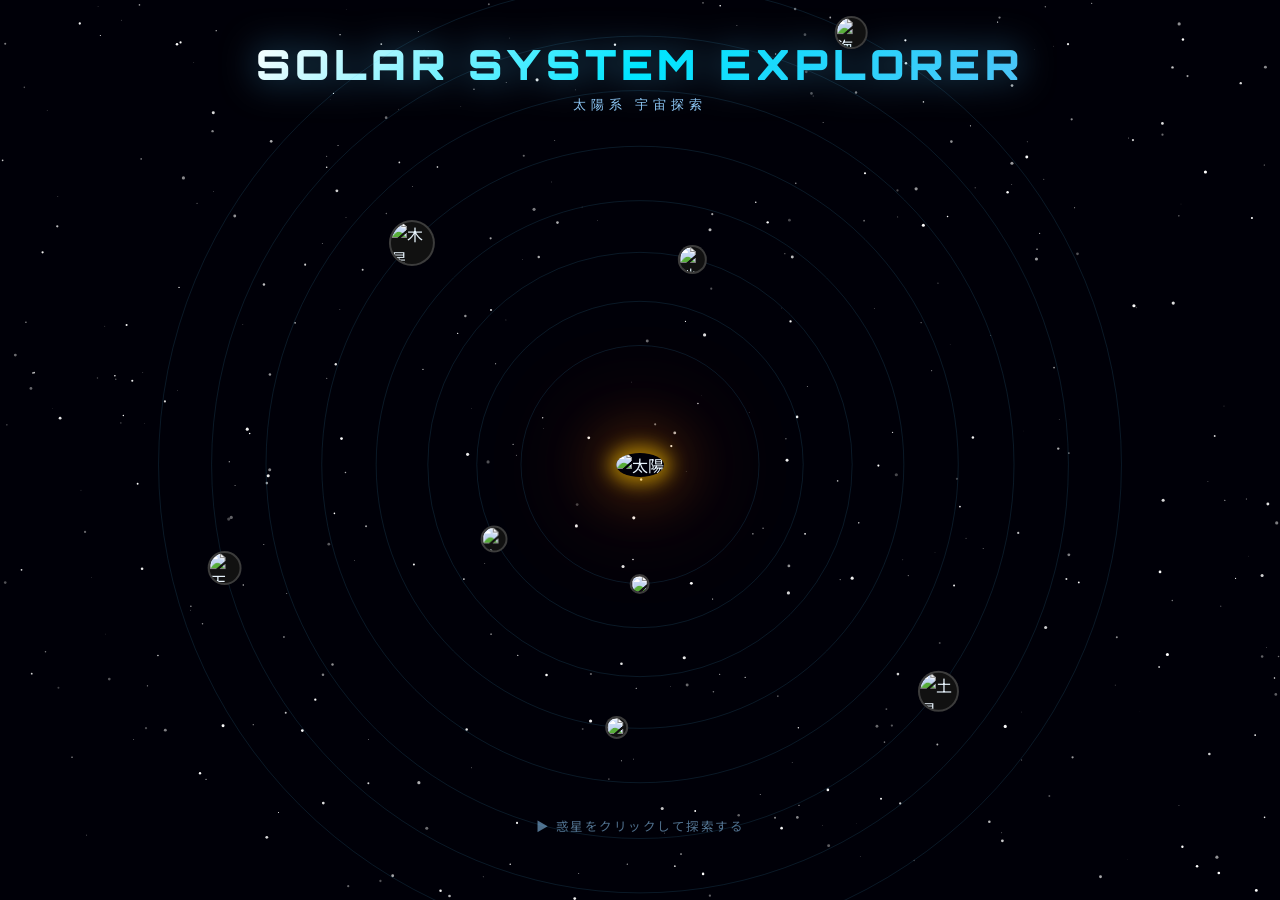
==== commit 4419b148: "Add interactive Solar System Explorer (index.html) Single-file HTML/CSS/JS site featuring an animate" ====
--- a/index.html
+++ b/index.html
@@ -4,716 +4,638 @@
 <meta charset="UTF-8">
 <meta name="viewport" content="width=device-width, initial-scale=1.0">
 <title>SOLAR SYSTEM EXPLORER</title>
+<link rel="preconnect" href="https://fonts.googleapis.com">
+<link rel="preconnect" href="https://fonts.gstatic.com" crossorigin>
 <link href="https://fonts.googleapis.com/css2?family=Orbitron:wght@400;700;900&family=Noto+Sans+JP:wght@300;400;700&display=swap" rel="stylesheet">
 <style>
-  *, *::before, *::after { margin: 0; padding: 0; box-sizing: border-box; }
-
-  :root {
-    --space-black: #000008;
-    --accent-blue: #4fc3f7;
-    --accent-glow: #00b4ff;
-  }
-
-  html, body {
-    width: 100%; height: 100%;
-    background: var(--space-black);
-    color: #fff;
-    font-family: 'Noto Sans JP', sans-serif;
-    overflow-x: hidden;
-  }
-
-  /* ===== STARFIELD ===== */
-  #starfield {
-    position: fixed; inset: 0; z-index: 0;
-    pointer-events: none;
-  }
-  .star {
-    position: absolute;
-    background: #fff;
-    border-radius: 50%;
-    animation: twinkle var(--dur, 3s) ease-in-out infinite var(--delay, 0s);
-  }
-  @keyframes twinkle {
-    0%, 100% { opacity: var(--min-op, 0.2); transform: scale(1); }
-    50%       { opacity: 1; transform: scale(1.5); }
-  }
-  .shooting-star {
-    position: absolute;
-    width: 130px; height: 1.5px;
-    background: linear-gradient(90deg, transparent, rgba(255,255,255,0.9), transparent);
-    border-radius: 50%;
-    animation: shoot var(--sdur, 6s) linear infinite var(--sdelay, 0s);
-    opacity: 0;
-  }
-  @keyframes shoot {
-    0%   { opacity: 0; transform: translate(0,0) rotate(-25deg); }
-    5%   { opacity: 1; }
-    25%  { opacity: 0; transform: translate(320px, 130px) rotate(-25deg); }
-    100% { opacity: 0; transform: translate(320px, 130px) rotate(-25deg); }
-  }
-
-  /* ===== VIEW TRANSITIONS ===== */
-  .view {
-    position: fixed; inset: 0; z-index: 10;
-    display: flex; flex-direction: column; align-items: center; justify-content: center;
-    transition: opacity 0.55s ease, transform 0.55s ease;
-  }
-  .view.hidden {
-    opacity: 0; pointer-events: none; transform: scale(0.96);
-  }
-
-  /* ===== TOP VIEW ===== */
-  #top-view { overflow: hidden; }
-
-  .top-title {
-    font-family: 'Orbitron', sans-serif;
-    font-size: clamp(1.3rem, 4vw, 2.8rem);
-    font-weight: 900;
-    letter-spacing: 0.18em;
-    text-align: center;
-    color: var(--accent-blue);
-    text-shadow: 0 0 18px var(--accent-glow), 0 0 40px #0055ff;
-    margin-bottom: 0.3rem;
-    animation: titlePulse 3.5s ease-in-out infinite;
-  }
-  @keyframes titlePulse {
-    0%, 100% { text-shadow: 0 0 18px var(--accent-glow), 0 0 40px #0055ff; }
-    50%       { text-shadow: 0 0 28px var(--accent-glow), 0 0 65px #0077ff, 0 0 90px #003388; }
-  }
-  .top-subtitle {
-    font-size: clamp(0.65rem, 1.4vw, 0.9rem);
-    letter-spacing: 0.28em;
-    color: #7799bb;
-    text-align: center;
-    margin-bottom: 1.6rem;
-  }
-  .top-hint {
-    margin-top: 1rem;
-    font-size: 0.7rem;
-    color: #334455;
-    letter-spacing: 0.22em;
-    animation: blink 2.2s ease-in-out infinite;
-  }
-  @keyframes blink {
-    0%, 100% { opacity: 0.35; }
-    50%       { opacity: 1; }
-  }
-
-  /* ===== ORRERY ===== */
-  #orrery {
-    position: relative;
-    width: min(92vw, 580px);
-    height: min(92vw, 580px);
-    flex-shrink: 0;
-  }
-  .sun-wrap {
-    position: absolute;
-    top: 50%; left: 50%;
-    transform: translate(-50%, -50%);
-    z-index: 5;
-  }
-  .sun {
-    width: 52px; height: 52px;
-    border-radius: 50%;
-    background: radial-gradient(circle at 35% 32%, #fff9cc, #ffcc00 38%, #ff8800 65%, #ff4400);
-    box-shadow: 0 0 18px #ffaa00, 0 0 45px #ff6600, 0 0 80px #ff330055;
-    cursor: pointer;
-    transition: transform 0.3s;
-    animation: sunPulse 4s ease-in-out infinite;
-  }
-  .sun:hover { transform: scale(1.15); }
-  @keyframes sunPulse {
-    0%, 100% { box-shadow: 0 0 18px #ffaa00, 0 0 45px #ff6600, 0 0 80px #ff330055; }
-    50%       { box-shadow: 0 0 28px #ffdd00, 0 0 65px #ff9900, 0 0 110px #ff440066; }
-  }
-
-  .orbit-ring {
-    position: absolute;
-    top: 50%; left: 50%;
-    transform: translate(-50%, -50%);
-    border-radius: 50%;
-    border: 1px solid rgba(80,130,220,0.14);
-    pointer-events: none;
-  }
-  .orbit-wrap {
-    position: absolute;
-    top: 50%; left: 50%;
-    border-radius: 50%;
-    animation: orbitSpin linear infinite;
-  }
-  @keyframes orbitSpin {
-    from { transform: translate(-50%,-50%) rotate(var(--start,0deg)); }
-    to   { transform: translate(-50%,-50%) rotate(calc(var(--start,0deg) + 360deg)); }
-  }
-  .planet-dot {
-    position: absolute;
-    border-radius: 50%;
-    cursor: pointer;
-    transition: transform 0.25s, filter 0.25s;
-    top: 0; left: 50%;
-    transform: translate(-50%, -50%);
-  }
-  .planet-dot:hover { transform: translate(-50%, -50%) scale(1.6); filter: brightness(1.4); }
-  .planet-label {
-    position: absolute;
-    font-family: 'Orbitron', sans-serif;
-    font-size: 0.52rem;
-    white-space: nowrap;
-    color: rgba(180,210,255,0.85);
-    pointer-events: none;
-    animation: counterSpin linear infinite;
-    transform-origin: center;
-  }
-  @keyframes counterSpin {
-    from { transform: translate(-50%, 0) rotate(calc(-1 * var(--start,0deg))); }
-    to   { transform: translate(-50%, 0) rotate(calc(-1 * var(--start,0deg) - 360deg)); }
-  }
-
-  /* ===== DETAIL VIEW ===== */
-  #detail-view {
-    background: radial-gradient(ellipse at 50% 40%, #080825 0%, #000008 65%);
-    overflow-y: auto;
-    justify-content: flex-start;
-    padding: 1.8rem 1rem 3rem;
-  }
-  .detail-inner {
-    width: 100%; max-width: 800px;
-    margin: 0 auto;
-    display: flex; flex-direction: column; align-items: center; gap: 1.6rem;
-  }
-  .detail-back-btn {
-    align-self: flex-start;
-    background: none; border: 1px solid #2a4a66;
-    color: #7aaabb; padding: 0.42rem 1rem;
-    font-family: 'Orbitron', sans-serif; font-size: 0.62rem;
-    letter-spacing: 0.14em; cursor: pointer; border-radius: 4px;
-    transition: all 0.28s;
-  }
-  .detail-back-btn:hover { background: #1a3344; color: #aaccdd; border-color: #5588aa; }
-
-  /* planet sphere */
-  .planet-stage {
-    position: relative;
-    width: 180px; height: 180px;
-    display: flex; align-items: center; justify-content: center;
-  }
-  .planet-3d {
-    border-radius: 50%;
-    position: relative;
-    animation: rotatePlanet 9s linear infinite;
-    flex-shrink: 0;
-    overflow: hidden;
-  }
-  @keyframes rotatePlanet {
-    0%   { transform: rotateY(0deg); }
-    100% { transform: rotateY(360deg); }
-  }
-  .band {
-    position: absolute; left: 0; right: 0;
-    opacity: 0.35;
-    pointer-events: none;
-  }
-  /* Saturn ring */
-  .saturn-ring {
-    position: absolute;
-    top: 50%; left: 50%;
-    border-radius: 50%;
-    border-style: solid;
-    border-color: rgba(220,195,130,0.5);
-    pointer-events: none;
-    transform: translate(-50%,-50%) rotateX(74deg);
-    box-shadow: 0 0 8px rgba(210,180,100,0.25);
-  }
-
-  .planet-names { text-align: center; }
-  .planet-name-ja {
-    font-size: clamp(1.9rem, 5vw, 2.9rem);
-    font-weight: 700;
-    letter-spacing: 0.06em;
-  }
-  .planet-name-en {
-    font-family: 'Orbitron', sans-serif;
-    font-size: clamp(0.75rem, 1.8vw, 1rem);
-    letter-spacing: 0.28em;
-    color: #7799bb;
-    margin-top: 0.35rem;
-  }
-
-  /* data grid */
-  .data-grid {
-    display: grid;
-    grid-template-columns: repeat(auto-fit, minmax(155px, 1fr));
-    gap: 0.9rem;
-    width: 100%;
-  }
-  .data-card {
-    background: rgba(255,255,255,0.035);
-    border: 1px solid rgba(90,140,220,0.18);
-    border-radius: 10px;
-    padding: 0.95rem 1.1rem;
-    text-align: center;
-    transition: background 0.28s, border-color 0.28s;
-  }
-  .data-card:hover { background: rgba(90,140,220,0.08); border-color: rgba(90,140,220,0.4); }
-  .data-label {
-    font-family: 'Orbitron', sans-serif;
-    font-size: 0.6rem;
-    letter-spacing: 0.2em;
-    color: #5577aa;
-    margin-bottom: 0.45rem;
-  }
-  .data-value {
-    font-family: 'Orbitron', sans-serif;
-    font-size: clamp(0.8rem, 1.8vw, 1rem);
-    font-weight: 700;
-  }
-
-  .planet-desc {
-    background: rgba(255,255,255,0.025);
-    border-left: 3px solid currentColor;
-    border-radius: 0 8px 8px 0;
-    padding: 1.1rem 1.4rem;
-    font-size: 0.9rem;
-    line-height: 2;
-    color: #ccddf0;
-    width: 100%;
-  }
-
-  /* progress dots */
-  .progress-dots {
-    display: flex; gap: 9px; align-items: center; flex-wrap: wrap; justify-content: center;
-  }
-  .p-dot {
-    width: 8px; height: 8px;
-    border-radius: 50%;
-    cursor: pointer;
-    transition: all 0.3s;
-    background: rgba(255,255,255,0.18);
-  }
-  .p-dot.active { transform: scale(1.4); }
-
-  /* nav buttons */
-  .nav-btns {
-    display: flex; gap: 0.9rem; flex-wrap: wrap; justify-content: center;
-  }
-  .nav-btn {
-    font-family: 'Orbitron', sans-serif;
-    font-size: 0.68rem;
-    letter-spacing: 0.1em;
-    padding: 0.65rem 1.4rem;
-    border: none; border-radius: 30px;
-    cursor: pointer;
-    transition: filter 0.25s, transform 0.2s;
-  }
-  .nav-btn:hover { filter: brightness(1.25); transform: translateY(-2px); }
-  .nav-btn:active { transform: translateY(0); }
-  .nav-btn-prev { background: linear-gradient(135deg, #1e3050, #2a4466); color: #88bbdd; }
-  .nav-btn-next { background: linear-gradient(135deg, #1e3050, #2a4466); color: #88bbdd; }
-  .nav-btn-home { background: linear-gradient(135deg, #172b1e, #224433); color: #77ddaa; }
-
-  /* ===== RESPONSIVE ===== */
-  @media (max-width: 580px) {
-    #orrery { width: min(97vw, 340px); height: min(97vw, 340px); }
-    .sun { width: 34px; height: 34px; }
-    .planet-stage { width: 130px; height: 130px; }
-    .top-title { letter-spacing: 0.1em; }
-  }
+*, *::before, *::after { box-sizing: border-box; margin: 0; padding: 0; }
+
+:root {
+  --space-black: #000008;
+  --accent-cyan: #00e5ff;
+  --accent-blue: #4fc3f7;
+  --text-primary: #e8f4fd;
+  --text-secondary: #90caf9;
+}
+
+html, body {
+  width: 100%; height: 100%;
+  background: var(--space-black);
+  color: var(--text-primary);
+  font-family: 'Noto Sans JP', sans-serif;
+  overflow-x: hidden;
+}
+
+/* STARS */
+#stars-canvas {
+  position: fixed; top: 0; left: 0;
+  width: 100%; height: 100%;
+  z-index: 0; pointer-events: none;
+}
+
+/* SCREENS */
+.screen {
+  position: fixed; top: 0; left: 0;
+  width: 100%; height: 100%;
+  z-index: 10;
+  opacity: 0; pointer-events: none;
+  transition: opacity 0.6s ease;
+  overflow-y: auto;
+}
+.screen.active { opacity: 1; pointer-events: all; }
+
+/* ========== TOP SCREEN ========== */
+#screen-top {
+  display: flex; flex-direction: column;
+  align-items: center; justify-content: flex-start;
+  padding: 18px 16px 40px;
+}
+
+.site-title {
+  font-family: 'Orbitron', sans-serif;
+  font-size: clamp(1.3rem, 3.8vw, 2.6rem);
+  font-weight: 900;
+  letter-spacing: 0.12em;
+  text-align: center;
+  margin-top: 20px;
+  background: linear-gradient(135deg, #fff 0%, var(--accent-cyan) 50%, var(--accent-blue) 100%);
+  -webkit-background-clip: text;
+  -webkit-text-fill-color: transparent;
+  background-clip: text;
+  filter: drop-shadow(0 0 18px rgba(79,195,247,0.5));
+}
+
+.site-subtitle {
+  font-family: 'Orbitron', sans-serif;
+  font-size: clamp(0.5rem, 1.4vw, 0.8rem);
+  letter-spacing: 0.4em;
+  color: var(--text-secondary);
+  margin-top: 6px; text-align: center;
+}
+
+/* Orrery */
+.orrery-wrapper {
+  position: relative;
+  width: min(90vw, 680px);
+  aspect-ratio: 1;
+  margin: 8px auto 0;
+  flex-shrink: 0;
+}
+
+.orrery-svg {
+  width: 100%; height: 100%;
+  overflow: visible;
+}
+
+.orbit-ring {
+  fill: none;
+  stroke: rgba(79,195,247,0.13);
+  stroke-width: 1;
+}
+
+.sun-wrapper {
+  position: absolute; top: 50%; left: 50%;
+  transform: translate(-50%, -50%);
+  z-index: 5;
+}
+
+.sun-img {
+  width: clamp(42px, 8.5vw, 68px);
+  height: clamp(42px, 8.5vw, 68px);
+  border-radius: 50%;
+  object-fit: cover;
+  box-shadow:
+    0 0 18px 7px rgba(255,200,0,0.55),
+    0 0 55px 18px rgba(255,140,0,0.28),
+    0 0 110px 38px rgba(255,80,0,0.13);
+  animation: sun-pulse 3s ease-in-out infinite;
+}
+
+@keyframes sun-pulse {
+  0%,100% { box-shadow: 0 0 18px 7px rgba(255,200,0,0.55), 0 0 55px 18px rgba(255,140,0,0.28); }
+  50%      { box-shadow: 0 0 28px 13px rgba(255,220,0,0.75), 0 0 75px 28px rgba(255,160,0,0.38); }
+}
+
+.planet-orbit {
+  position: absolute; top: 50%; left: 50%;
+  transform-origin: 0 0;
+  pointer-events: none;
+}
+
+.planet-btn {
+  position: absolute;
+  border-radius: 50%; overflow: hidden;
+  cursor: pointer;
+  border: 2px solid rgba(255,255,255,0.18);
+  transition: border-color 0.3s;
+  pointer-events: all;
+  background: #111;
+}
+.planet-btn:hover {
+  border-color: var(--accent-cyan);
+  z-index: 20;
+}
+.planet-btn img {
+  width: 100%; height: 100%;
+  object-fit: cover; border-radius: 50%; display: block;
+}
+
+.planet-label {
+  position: absolute;
+  font-family: 'Orbitron', sans-serif;
+  font-size: clamp(0.4rem, 1vw, 0.6rem);
+  color: var(--accent-cyan);
+  white-space: nowrap;
+  pointer-events: none;
+  text-shadow: 0 0 6px var(--accent-cyan);
+  left: 50%; transform: translateX(-50%);
+}
+
+.hint-text {
+  font-size: clamp(0.6rem, 1.4vw, 0.78rem);
+  color: rgba(144,202,249,0.55);
+  letter-spacing: 0.2em;
+  margin-top: 10px; text-align: center;
+  animation: blink 2.5s ease-in-out infinite;
+}
+@keyframes blink { 0%,100%{opacity:0.35} 50%{opacity:1} }
+
+/* ========== DETAIL SCREEN ========== */
+#screen-detail {
+  background: linear-gradient(180deg, rgba(0,0,15,0.97) 0%, rgba(2,5,30,0.97) 100%);
+  display: flex; flex-direction: column;
+  align-items: center; padding: 0 0 60px;
+}
+
+.detail-header {
+  width: 100%;
+  display: flex; align-items: center; justify-content: space-between;
+  padding: 16px 22px;
+  border-bottom: 1px solid rgba(79,195,247,0.18);
+  background: rgba(0,0,20,0.85);
+  backdrop-filter: blur(10px);
+  position: sticky; top: 0; z-index: 50;
+}
+
+.back-btn {
+  font-family: 'Orbitron', sans-serif;
+  font-size: clamp(0.58rem, 1.4vw, 0.72rem);
+  color: var(--accent-cyan);
+  background: none;
+  border: 1px solid var(--accent-cyan);
+  padding: 7px 14px; border-radius: 4px;
+  cursor: pointer; letter-spacing: 0.15em;
+  transition: background 0.3s, color 0.3s;
+}
+.back-btn:hover { background: var(--accent-cyan); color: #000; }
+
+.detail-nav { display: flex; gap: 10px; }
+
+.nav-btn {
+  font-family: 'Orbitron', sans-serif;
+  font-size: clamp(0.52rem, 1.2vw, 0.68rem);
+  color: var(--text-secondary);
+  background: rgba(79,195,247,0.07);
+  border: 1px solid rgba(79,195,247,0.28);
+  padding: 7px 12px; border-radius: 4px;
+  cursor: pointer; letter-spacing: 0.08em;
+  transition: all 0.3s; white-space: nowrap;
+}
+.nav-btn:hover { border-color: var(--accent-cyan); color: var(--accent-cyan); }
+
+.detail-body {
+  width: 100%; max-width: 880px;
+  padding: 38px 22px 0;
+  display: flex; flex-direction: column;
+  align-items: center; gap: 36px;
+}
+
+/* Planet display */
+.planet-display {
+  position: relative;
+  display: flex; align-items: center; justify-content: center;
+}
+
+.planet-glow-ring {
+  position: absolute; border-radius: 50%;
+  animation: glow-pulse 3s ease-in-out infinite;
+}
+@keyframes glow-pulse {
+  0%,100% { opacity: 0.5; transform: translate(-50%,-50%) scale(1); }
+  50%      { opacity: 1;   transform: translate(-50%,-50%) scale(1.06); }
+}
+
+.planet-detail-img {
+  width: clamp(170px, 38vw, 290px);
+  height: clamp(170px, 38vw, 290px);
+  border-radius: 50%; object-fit: cover;
+  animation: planet-spin 28s linear infinite;
+  position: relative; z-index: 2;
+  border: 2px solid rgba(255,255,255,0.13);
+}
+@keyframes planet-spin { from{transform:rotate(0deg)} to{transform:rotate(360deg)} }
+
+/* Info */
+.planet-info { width: 100%; text-align: center; }
+
+.planet-name-ja {
+  font-size: clamp(1.9rem, 6.5vw, 3.3rem);
+  font-weight: 700; line-height: 1; margin-bottom: 6px;
+}
+.planet-name-en {
+  font-family: 'Orbitron', sans-serif;
+  font-size: clamp(0.85rem, 2.3vw, 1.3rem);
+  letter-spacing: 0.3em; color: var(--text-secondary);
+  font-weight: 400; margin-bottom: 28px;
+}
+
+.stats-grid {
+  display: grid;
+  grid-template-columns: repeat(2, 1fr);
+  gap: 14px; max-width: 580px;
+  margin: 0 auto 28px;
+}
+@media (min-width: 580px) {
+  .stats-grid { grid-template-columns: repeat(4, 1fr); }
+}
+
+.stat-card {
+  background: rgba(79,195,247,0.055);
+  border: 1px solid rgba(79,195,247,0.18);
+  border-radius: 8px; padding: 14px 10px; text-align: center;
+  transition: border-color 0.3s;
+}
+.stat-card:hover { border-color: rgba(79,195,247,0.45); }
+
+.stat-label {
+  font-size: 0.62rem; letter-spacing: 0.18em;
+  color: var(--text-secondary); margin-bottom: 8px;
+  font-family: 'Orbitron', sans-serif;
+}
+.stat-value {
+  font-family: 'Orbitron', sans-serif;
+  font-size: clamp(0.75rem, 1.8vw, 0.95rem);
+  font-weight: 700; color: var(--text-primary);
+}
+
+.divider {
+  width: 100%; max-width: 580px; height: 1px;
+  background: linear-gradient(90deg, transparent, rgba(79,195,247,0.35), transparent);
+  margin: 0 auto;
+}
+
+.planet-desc {
+  max-width: 620px; margin: 0 auto;
+  line-height: 1.95; font-size: clamp(0.82rem, 1.9vw, 0.97rem);
+  color: rgba(232,244,253,0.83);
+  background: rgba(79,195,247,0.04);
+  border-left: 3px solid var(--accent-cyan);
+  padding: 18px 22px; border-radius: 0 8px 8px 0;
+  text-align: left;
+}
+
+@media (max-width: 460px) {
+  .detail-header { padding: 10px 12px; }
+  .back-btn { padding: 6px 9px; }
+  .nav-btn  { padding: 6px 7px; }
+}
 </style>
 </head>
 <body>
 
-<div id="starfield"></div>
-
-<!-- TOP VIEW -->
-<div class="view" id="top-view">
-  <div class="top-title">SOLAR SYSTEM EXPLORER</div>
-  <div class="top-subtitle">太陽系探索ガイド — 惑星をクリックして探索</div>
-  <div id="orrery"></div>
-  <div class="top-hint">▼ CLICK A PLANET TO EXPLORE ▼</div>
+<canvas id="stars-canvas"></canvas>
+
+<!-- TOP SCREEN -->
+<div id="screen-top" class="screen active">
+  <h1 class="site-title">SOLAR SYSTEM EXPLORER</h1>
+  <p class="site-subtitle">太陽系 宇宙探索</p>
+
+  <div class="orrery-wrapper" id="orrery">
+    <svg class="orrery-svg" id="orbit-svg" viewBox="0 0 680 680"></svg>
+    <div class="sun-wrapper">
+      <img class="sun-img" id="sun-btn"
+        src="https://upload.wikimedia.org/wikipedia/commons/thumb/b/b4/The_Sun_by_the_Atmospheric_Imaging_Assembly_of_NASA%27s_Solar_Dynamics_Observatory_-_20100819.jpg/1024px-The_Sun_by_the_Atmospheric_Imaging_Assembly_of_NASA%27s_Solar_Dynamics_Observatory_-_20100819.jpg"
+        alt="太陽">
+    </div>
+    <!-- Planets injected by JS -->
+  </div>
+
+  <p class="hint-text">▶ 惑星をクリックして探索する</p>
 </div>
 
-<!-- DETAIL VIEW -->
-<div class="view hidden" id="detail-view">
-  <div class="detail-inner">
-    <button class="detail-back-btn" id="back-btn">← BACK TO SOLAR SYSTEM</button>
-    <div class="planet-stage" id="planet-stage"></div>
-    <div class="planet-names">
-      <div class="planet-name-ja" id="detail-name-ja"></div>
-      <div class="planet-name-en" id="detail-name-en"></div>
+<!-- DETAIL SCREEN -->
+<div id="screen-detail" class="screen">
+  <div class="detail-header">
+    <button class="back-btn" id="back-btn">◀ TOP</button>
+    <div class="detail-nav">
+      <button class="nav-btn" id="prev-btn">◀ 前の惑星</button>
+      <button class="nav-btn" id="next-btn">次の惑星 ▶</button>
     </div>
-    <div class="data-grid" id="detail-data"></div>
-    <div class="planet-desc" id="detail-desc"></div>
-    <div class="progress-dots" id="progress-dots"></div>
-    <div class="nav-btns">
-      <button class="nav-btn nav-btn-prev" id="btn-prev">◀ 前の天体</button>
-      <button class="nav-btn nav-btn-home" id="btn-home">⌂ トップへ</button>
-      <button class="nav-btn nav-btn-next" id="btn-next">次の天体 ▶</button>
+  </div>
+
+  <div class="detail-body">
+    <div class="planet-display" id="planet-display">
+      <div class="planet-glow-ring" id="planet-glow"></div>
+      <img class="planet-detail-img" id="planet-img" src="" alt="">
+    </div>
+
+    <div class="planet-info">
+      <div class="planet-name-ja" id="planet-name-ja"></div>
+      <div class="planet-name-en" id="planet-name-en"></div>
+
+      <div class="stats-grid">
+        <div class="stat-card">
+          <div class="stat-label">直径</div>
+          <div class="stat-value" id="stat-diameter"></div>
+        </div>
+        <div class="stat-card">
+          <div class="stat-label">太陽からの距離</div>
+          <div class="stat-value" id="stat-distance"></div>
+        </div>
+        <div class="stat-card">
+          <div class="stat-label">公転周期</div>
+          <div class="stat-value" id="stat-period"></div>
+        </div>
+        <div class="stat-card">
+          <div class="stat-label">衛星数</div>
+          <div class="stat-value" id="stat-moons"></div>
+        </div>
+      </div>
+
+      <div class="divider"></div>
+      <br>
+      <p class="planet-desc" id="planet-desc"></p>
     </div>
   </div>
 </div>
 
 <script>
-// ============================================================
-// DATA
-// ============================================================
-const BODIES = [
-  {
-    ja: '太陽', en: 'THE SUN',
-    color: '#ffcc00', glow: '#ff8800',
-    gradient: 'radial-gradient(circle at 35% 32%, #fff9cc, #ffcc00 38%, #ff9900 62%, #ff4400)',
-    size: 140,
-    data: [
-      { label: '直径',     value: '1,392,700 km' },
-      { label: '表面温度', value: '約 5,500 °C' },
-      { label: '自転周期', value: '約 25 日' },
-      { label: '年齢',     value: '約 46 億年' },
-    ],
-    desc: '太陽系の中心に位置する恒星。太陽系全体の質量の約99.86%を占め、核融合反応によって膨大なエネルギーを放出している。地球から約1億5,000万kmの距離にあり、光が届くまで約8分かかる。',
+// ===== PLANET DATA =====
+const planets = [
+  {
+    nameJa: '水星', nameEn: 'MERCURY',
+    img: 'https://upload.wikimedia.org/wikipedia/commons/thumb/4/4a/Mercury_in_true_color.jpg/600px-Mercury_in_true_color.jpg',
+    color: '#b5a99a',
+    glowColor: 'rgba(181,169,154,0.45)',
+    diameter: '4,879 km',
+    distance: '0.39 AU',
+    period: '88 日',
+    moons: '0',
+    desc: '太陽系最小の惑星。表面は無数のクレーターで覆われ、大気がほぼ存在しないため昼夜の温度差は600℃以上に達する。太陽に最も近く、その重力の影響で自転と公転が3:2の軌道共鳴をしている。',
+    orbitR: 0.175, size: 0.030, speed: 0.047, startAngle: 0.8
   },
   {
-    ja: '水星', en: 'MERCURY',
-    color: '#b8b8b8', glow: '#888888',
-    gradient: 'radial-gradient(circle at 35% 32%, #e8e8e8, #b0b0b0 48%, #686868)',
-    size: 58,
-    data: [
-      { label: '直径',         value: '4,879 km' },
-      { label: '太陽からの距離', value: '5,791 万 km' },
-      { label: '公転周期',      value: '88 日' },
-      { label: '衛星数',        value: '0 個' },
-    ],
-    desc: '太陽系最小の惑星で、太陽に最も近い。大気がほとんどなく昼夜の温度差が激しく、表面はクレーターに覆われた荒涼とした景観が広がる。地球の月に似た外観を持つ。',
+    nameJa: '金星', nameEn: 'VENUS',
+    img: 'https://upload.wikimedia.org/wikipedia/commons/thumb/e/e5/Venus-real_color.jpg/600px-Venus-real_color.jpg',
+    color: '#e8cda0',
+    glowColor: 'rgba(232,205,160,0.45)',
+    diameter: '12,104 km',
+    distance: '0.72 AU',
+    period: '225 日',
+    moons: '0',
+    desc: '地球の双子星とも呼ばれるが、分厚い二酸化炭素の大気が強烈な温室効果を生み、表面温度は約465℃に達する。太陽系で最も高温な惑星で、自転方向が他の惑星と逆向きという特異な性質を持つ。',
+    orbitR: 0.240, size: 0.040, speed: 0.035, startAngle: 2.1
   },
   {
-    ja: '金星', en: 'VENUS',
-    color: '#e8c070', glow: '#cc9933',
-    gradient: 'radial-gradient(circle at 35% 32%, #fff4cc, #e8c070 48%, #aa7722)',
-    size: 78,
-    data: [
-      { label: '直径',         value: '12,104 km' },
-      { label: '太陽からの距離', value: '1 億 820 万 km' },
-      { label: '公転周期',      value: '225 日' },
-      { label: '衛星数',        value: '0 個' },
-    ],
-    desc: '地球の双子と呼ばれる惑星。分厚い二酸化炭素の大気と硫酸の雲に覆われ、強烈な温室効果で表面温度は約465℃に達する。太陽系で最も熱い惑星であり、逆方向に自転している。',
+    nameJa: '地球', nameEn: 'EARTH',
+    img: 'https://upload.wikimedia.org/wikipedia/commons/thumb/9/97/The_Earth_seen_from_Apollo_17.jpg/600px-The_Earth_seen_from_Apollo_17.jpg',
+    color: '#4fc3f7',
+    glowColor: 'rgba(79,195,247,0.45)',
+    diameter: '12,742 km',
+    distance: '1.00 AU',
+    period: '365 日',
+    moons: '1（月）',
+    desc: '太陽系唯一の生命体が確認されている惑星。液体の水が存在し、適切な大気組成と磁場を持つ。表面積の約71%が海洋で覆われており、プレートテクトニクスによって地表が継続的に変化している。',
+    orbitR: 0.312, size: 0.042, speed: 0.028, startAngle: 4.5
   },
   {
-    ja: '地球', en: 'EARTH',
-    color: '#4499ff', glow: '#2266cc',
-    gradient: 'radial-gradient(circle at 35% 32%, #aaddff, #4499ff 44%, #1155bb 68%, #116633)',
-    size: 82,
-    data: [
-      { label: '直径',         value: '12,742 km' },
-      { label: '太陽からの距離', value: '1 億 4,960 万 km' },
-      { label: '公転周期',      value: '365.25 日' },
-      { label: '衛星数',        value: '1 個（月）' },
-    ],
-    desc: '生命の存在が確認されている唯一の惑星。液体の水が存在し、大気中の酸素と窒素のバランスが生命を育む。表面の71%が海に覆われた「水の惑星」で、多様な生態系が広がる。',
+    nameJa: '火星', nameEn: 'MARS',
+    img: 'https://upload.wikimedia.org/wikipedia/commons/thumb/0/02/OSIRIS_Mars_true_color.jpg/600px-OSIRIS_Mars_true_color.jpg',
+    color: '#c1440e',
+    glowColor: 'rgba(193,68,14,0.45)',
+    diameter: '6,779 km',
+    distance: '1.52 AU',
+    period: '687 日',
+    moons: '2',
+    desc: '赤い惑星と呼ばれる火星は、酸化鉄に覆われた赤茶けた地表が特徴。太陽系最高峰のオリンポス山（標高21km）を持ち、古代には液体の水が流れた痕跡が数多く残る。現在も多数の探査機が調査中。',
+    orbitR: 0.388, size: 0.034, speed: 0.022, startAngle: 1.3
   },
   {
-    ja: '火星', en: 'MARS',
-    color: '#dd4422', glow: '#aa2200',
-    gradient: 'radial-gradient(circle at 35% 32%, #ff9977, #dd4422 48%, #8a1100)',
-    size: 66,
-    data: [
-      { label: '直径',         value: '6,779 km' },
-      { label: '太陽からの距離', value: '2 億 2,790 万 km' },
-      { label: '公転周期',      value: '687 日' },
-      { label: '衛星数',        value: '2 個' },
-    ],
-    desc: '酸化鉄に覆われた赤い惑星。太陽系最大の火山「オリンポス山」や巨大な峡谷「マリネリス峡谷」が存在する。かつて液体の水が流れた痕跡があり、将来の人類移住先として注目されている。',
+    nameJa: '木星', nameEn: 'JUPITER',
+    img: 'https://upload.wikimedia.org/wikipedia/commons/thumb/2/2b/Jupiter_and_its_shrunken_Great_Red_Spot.jpg/600px-Jupiter_and_its_shrunken_Great_Red_Spot.jpg',
+    color: '#c88b3a',
+    glowColor: 'rgba(200,139,58,0.45)',
+    diameter: '139,820 km',
+    distance: '5.20 AU',
+    period: '11.9 年',
+    moons: '95',
+    desc: '太陽系最大の惑星で、質量は他の全惑星の合計の2.5倍以上。大赤斑は地球が2〜3個入る巨大な嵐で300年以上継続している。強力な磁場と多数の衛星を持ち、ガリレオが発見した4大衛星は今も研究対象。',
+    orbitR: 0.468, size: 0.068, speed: 0.013, startAngle: 3.7
   },
   {
-    ja: '木星', en: 'JUPITER',
-    color: '#ddaa77', glow: '#bb7733',
-    gradient: 'radial-gradient(circle at 35% 32%, #ffeedd, #ddaa77 38%, #bb7733 60%, #885522)',
-    size: 130,
-    bands: ['rgba(160,90,40,0.4)', 'rgba(220,170,100,0.3)', 'rgba(140,70,30,0.45)', 'rgba(200,140,80,0.35)'],
-    data: [
-      { label: '直径',         value: '139,820 km' },
-      { label: '太陽からの距離', value: '7 億 7,830 万 km' },
-      { label: '公転周期',      value: '11.9 年' },
-      { label: '衛星数',        value: '95 個以上' },
-    ],
-    desc: '太陽系最大のガス惑星で、直径は地球の約11倍。大赤斑と呼ばれる地球より大きな巨大嵐が300年以上続いている。強力な磁場と多数の衛星を持つ太陽系の支配者。',
+    nameJa: '土星', nameEn: 'SATURN',
+    img: 'https://upload.wikimedia.org/wikipedia/commons/thumb/c/c7/Saturn_during_Equinox.jpg/600px-Saturn_during_Equinox.jpg',
+    color: '#e4d191',
+    glowColor: 'rgba(228,209,145,0.45)',
+    diameter: '116,460 km',
+    distance: '9.58 AU',
+    period: '29.5 年',
+    moons: '146',
+    desc: '美しい環を持つ惑星として知られる土星。環は氷と岩石からなり、幅は数十万kmに及ぶが厚さはわずか数百m。平均密度は水より低く、太陽系の惑星の中で唯一水に浮くことができるとされる。',
+    orbitR: 0.550, size: 0.060, speed: 0.009, startAngle: 0.5
   },
   {
-    ja: '土星', en: 'SATURN',
-    color: '#ddcc88', glow: '#bbaa44',
-    gradient: 'radial-gradient(circle at 35% 32%, #fff8cc, #ddcc88 48%, #aaaa44)',
-    size: 112,
-    ring: true,
-    data: [
-      { label: '直径',         value: '116,460 km' },
-      { label: '太陽からの距離', value: '14 億 2,700 万 km' },
-      { label: '公転周期',      value: '29.5 年' },
-      { label: '衛星数',        value: '146 個以上' },
-    ],
-    desc: '美しいリングで知られるガス惑星。リングは主に氷と岩石の粒子でできており、幅は最大28万kmにも及ぶ。密度が非常に低く理論上は水に浮かぶほど軽く、優雅な姿が印象的。',
+    nameJa: '天王星', nameEn: 'URANUS',
+    img: 'https://upload.wikimedia.org/wikipedia/commons/thumb/3/3d/Uranus2.jpg/600px-Uranus2.jpg',
+    color: '#7de8e8',
+    glowColor: 'rgba(125,232,232,0.45)',
+    diameter: '50,724 km',
+    distance: '19.2 AU',
+    period: '84 年',
+    moons: '28',
+    desc: '自転軸が97.77°傾いており、横倒しで公転する特異な惑星。青緑色の外観はメタンガスによるもので、核は氷と岩石で構成される「氷巨人」に分類される。内部構造の詳細はいまだ未解明の部分が多い。',
+    orbitR: 0.630, size: 0.050, speed: 0.006, startAngle: 2.8
   },
   {
-    ja: '天王星', en: 'URANUS',
-    color: '#88ddee', glow: '#44bbcc',
-    gradient: 'radial-gradient(circle at 35% 32%, #ddfff8, #88ddee 48%, #44aacc)',
-    size: 96,
-    data: [
-      { label: '直径',         value: '50,724 km' },
-      { label: '太陽からの距離', value: '28 億 7,200 万 km' },
-      { label: '公転周期',      value: '84 年' },
-      { label: '衛星数',        value: '28 個' },
-    ],
-    desc: '自転軸が98度近く傾いた氷巨星。横倒しで自転する独特の姿を持ち、メタンを含む大気が青緑色に輝く。13本の細いリングを持ち、極地が太陽に向く奇妙な季節変化が特徴。',
-  },
-  {
-    ja: '海王星', en: 'NEPTUNE',
-    color: '#4466dd', glow: '#2244bb',
-    gradient: 'radial-gradient(circle at 35% 32%, #aabbff, #4466dd 48%, #1133aa)',
-    size: 90,
-    data: [
-      { label: '直径',         value: '49,244 km' },
-      { label: '太陽からの距離', value: '44 億 9,500 万 km' },
-      { label: '公転周期',      value: '165 年' },
-      { label: '衛星数',        value: '16 個' },
-    ],
-    desc: '太陽系最遠の惑星で、太陽光が届くまで約4時間かかる氷巨星。秒速600mを超える猛烈な風が吹き荒れ、太陽系最強の嵐を持つ。発見後に初めて1公転を完了したのは2011年のことである。',
-  },
+    nameJa: '海王星', nameEn: 'NEPTUNE',
+    img: 'https://upload.wikimedia.org/wikipedia/commons/thumb/6/63/Neptune_-_Voyager_2_%2829347980845%29_flatten_crop.jpg/600px-Neptune_-_Voyager_2_%2829347980845%29_flatten_crop.jpg',
+    color: '#3f6bbf',
+    glowColor: 'rgba(63,107,191,0.45)',
+    diameter: '49,244 km',
+    distance: '30.1 AU',
+    period: '165 年',
+    moons: '16',
+    desc: '太陽系最外縁の惑星で、太陽から約45億km離れている。風速2,100km/hという太陽系最速の風が吹き荒れる。唯一ボイジャー2号のみが接近探査を行い、大暗斑と呼ばれる巨大嵐を観測した。',
+    orbitR: 0.708, size: 0.048, speed: 0.004, startAngle: 5.1
+  }
 ];
 
-// orrery visual config (not to scale)
-const ORRERY_ORBITS = [
-  { idx:1, r:44,  sz:5,  color:'#b8b8b8', period:5,   name:'水星',  start:20  },
-  { idx:2, r:65,  sz:8,  color:'#e8c070', period:9,   name:'金星',  start:80  },
-  { idx:3, r:88,  sz:9,  color:'#4499ff', period:14,  name:'地球',  start:160 },
-  { idx:4, r:110, sz:7,  color:'#dd4422', period:20,  name:'火星',  start:240 },
-  { idx:5, r:142, sz:18, color:'#ddaa77', period:31,  name:'木星',  start:40  },
-  { idx:6, r:176, sz:14, color:'#ddcc88', period:50,  name:'土星',  start:120 },
-  { idx:7, r:204, sz:11, color:'#88ddee', period:70,  name:'天王星', start:200 },
-  { idx:8, r:232, sz:10, color:'#4466dd', period:100, name:'海王星', start:300 },
-];
-
-// ============================================================
-// STARFIELD
-// ============================================================
-(function buildStarfield() {
-  const sf = document.getElementById('starfield');
-  for (let i = 0; i < 240; i++) {
-    const el = document.createElement('div');
-    el.className = 'star';
-    const sz = Math.random() * 2.3 + 0.3;
-    el.style.cssText = `
-      width:${sz}px;height:${sz}px;
-      top:${Math.random()*100}%;left:${Math.random()*100}%;
-      --dur:${1.8+Math.random()*5}s;
-      --delay:${-Math.random()*9}s;
-      --min-op:${0.08+Math.random()*0.45};
-    `;
-    sf.appendChild(el);
+// ===== STARS =====
+const canvas = document.getElementById('stars-canvas');
+const ctx = canvas.getContext('2d');
+let stars = [];
+
+function resizeCanvas() {
+  canvas.width  = window.innerWidth;
+  canvas.height = window.innerHeight;
+}
+
+function initStars() {
+  stars = [];
+  const count = Math.floor((canvas.width * canvas.height) / 2800);
+  for (let i = 0; i < count; i++) {
+    stars.push({
+      x: Math.random() * canvas.width,
+      y: Math.random() * canvas.height,
+      r: Math.random() * 1.4 + 0.2,
+      speed: Math.random() * 0.008 + 0.003,
+      phase: Math.random() * Math.PI * 2
+    });
   }
-  for (let i = 0; i < 6; i++) {
-    const el = document.createElement('div');
-    el.className = 'shooting-star';
-    el.style.cssText = `
-      top:${Math.random()*65}%;left:${Math.random()*55}%;
-      --sdur:${5+Math.random()*9}s;--sdelay:${-Math.random()*14}s;
-    `;
-    sf.appendChild(el);
+}
+
+function drawStars(t) {
+  ctx.clearRect(0, 0, canvas.width, canvas.height);
+  for (const s of stars) {
+    const a = 0.25 + 0.75 * Math.abs(Math.sin(t * s.speed + s.phase));
+    ctx.beginPath();
+    ctx.arc(s.x, s.y, s.r, 0, Math.PI * 2);
+    ctx.fillStyle = `rgba(255,255,255,${a})`;
+    ctx.fill();
   }
-})();
-
-// ============================================================
-// ORRERY
-// ============================================================
+}
+
+resizeCanvas(); initStars();
+window.addEventListener('resize', () => { resizeCanvas(); initStars(); buildOrrery(); });
+
+// ===== ORRERY =====
+const orrery   = document.getElementById('orrery');
+const orbitSvg = document.getElementById('orbit-svg');
+let planetOrbitEls = [];
+
 function buildOrrery() {
-  const orrery = document.getElementById('orrery');
-  orrery.innerHTML = '';
-  const W = orrery.offsetWidth;
-  const scale = W / 580;
-
-  // sun
-  const sunWrap = document.createElement('div');
-  sunWrap.className = 'sun-wrap';
-  const sunEl = document.createElement('div');
-  sunEl.className = 'sun';
-  sunEl.title = '太陽';
-  sunEl.addEventListener('click', () => showDetail(0));
-  sunWrap.appendChild(sunEl);
-  orrery.appendChild(sunWrap);
-
-  ORRERY_ORBITS.forEach(p => {
-    const r = p.r * scale;
-    const sz = Math.max(p.sz * scale, p.sz * 0.65);
-
-    // orbit ring
-    const ring = document.createElement('div');
-    ring.className = 'orbit-ring';
-    ring.style.width = ring.style.height = `${r*2}px`;
-    orrery.appendChild(ring);
-
-    // animated orbit wrapper
-    const wrap = document.createElement('div');
-    wrap.className = 'orbit-wrap';
-    wrap.style.width = wrap.style.height = `${r*2}px`;
-    wrap.style.animationDuration = `${p.period}s`;
-    wrap.style.setProperty('--start', `${p.start}deg`);
-    wrap.style.animationDelay = `-${(p.start/360)*p.period}s`;
-
-    // planet dot
-    const dot = document.createElement('div');
-    dot.className = 'planet-dot';
-    dot.style.cssText = `
-      width:${sz}px;height:${sz}px;
-      background:${p.color};
-      box-shadow:0 0 ${sz*1.2}px ${p.color}99;
-    `;
-    dot.title = p.name;
-    dot.addEventListener('click', () => showDetail(p.idx));
-
-    // label (counter-rotates)
-    const lbl = document.createElement('div');
-    lbl.className = 'planet-label';
-    lbl.textContent = p.name;
-    lbl.style.cssText = `
-      top:${-(sz/2+13)}px;left:50%;
-      animation-duration:${p.period}s;
-      animation-delay:-${(p.start/360)*p.period}s;
-      --start:${p.start}deg;
-    `;
-
-    dot.appendChild(lbl);
-    wrap.appendChild(dot);
-    orrery.appendChild(wrap);
+  document.querySelectorAll('.planet-orbit').forEach(e => e.remove());
+  planetOrbitEls = [];
+  orbitSvg.innerHTML = '';
+
+  const w  = orrery.offsetWidth;
+  const cx = w / 2, cy = w / 2;
+
+  // Orbit rings
+  planets.forEach(p => {
+    const r = p.orbitR * w;
+    const circle = document.createElementNS('http://www.w3.org/2000/svg', 'circle');
+    circle.setAttribute('cx', cx);
+    circle.setAttribute('cy', cy);
+    circle.setAttribute('r', r);
+    circle.setAttribute('class', 'orbit-ring');
+    orbitSvg.appendChild(circle);
   });
-}
-
-// ============================================================
-// DETAIL VIEW
-// ============================================================
+
+  // Planet elements
+  planets.forEach((p, i) => {
+    const orbitR = p.orbitR * w;
+    const pSize  = Math.max(p.size * w, 16);
+
+    const orbitDiv = document.createElement('div');
+    orbitDiv.className = 'planet-orbit';
+
+    const btn = document.createElement('div');
+    btn.className = 'planet-btn';
+    btn.style.cssText = `width:${pSize}px;height:${pSize}px;left:${orbitR - pSize/2}px;top:${-pSize/2}px;`;
+    btn.title = p.nameJa;
+
+    const img = document.createElement('img');
+    img.src = p.img; img.alt = p.nameJa;
+    btn.appendChild(img);
+
+    const label = document.createElement('div');
+    label.className = 'planet-label';
+    label.textContent = p.nameJa;
+    label.style.top = (pSize + 4) + 'px';
+    btn.appendChild(label);
+
+    btn.addEventListener('click', () => showPlanet(i));
+    orbitDiv.appendChild(btn);
+    orrery.appendChild(orbitDiv);
+    planetOrbitEls.push({ orbitDiv });
+  });
+}
+
+buildOrrery();
+
+// ===== ANIMATION LOOP =====
+let lastTime = 0, elapsed = 0;
+
+function animate(ts) {
+  const dt = ts - lastTime;
+  lastTime = ts;
+  elapsed += dt * 0.001;
+
+  drawStars(elapsed);
+
+  planets.forEach((p, i) => {
+    const el = planetOrbitEls[i];
+    if (!el) return;
+    const angle = p.startAngle + elapsed * p.speed * 2 * Math.PI;
+    el.orbitDiv.style.transform = `rotate(${angle}rad)`;
+    const label = el.orbitDiv.querySelector('.planet-label');
+    if (label) label.style.transform = `translateX(-50%) rotate(${-angle}rad)`;
+    const btn = el.orbitDiv.querySelector('.planet-btn');
+    if (btn) btn.style.transform = `rotate(${-angle}rad)`;
+  });
+
+  requestAnimationFrame(animate);
+}
+requestAnimationFrame(animate);
+
+// ===== SCREEN TRANSITIONS =====
+const screenTop    = document.getElementById('screen-top');
+const screenDetail = document.getElementById('screen-detail');
 let currentIdx = 0;
 
-function showDetail(idx) {
-  currentIdx = idx;
-  const b = BODIES[idx];
-
-  // --- planet sphere ---
-  const stage = document.getElementById('planet-stage');
-  stage.innerHTML = '';
-  const sz = Math.min(b.size, 140);
-
-  const planet = document.createElement('div');
-  planet.className = 'planet-3d';
-  planet.style.cssText = `
-    width:${sz}px;height:${sz}px;
-    background:${b.gradient};
-    box-shadow:0 0 ${sz*0.35}px ${b.glow}88,
-               inset -${sz*0.22}px -${sz*0.1}px ${sz*0.2}px rgba(0,0,0,0.65);
+function showScreen(toShow, toHide) {
+  toHide.style.opacity = '0';
+  toHide.style.pointerEvents = 'none';
+  toHide.classList.remove('active');
+  setTimeout(() => {
+    toShow.classList.add('active');
+    toShow.style.opacity = '1';
+    toShow.style.pointerEvents = 'all';
+    toShow.scrollTop = 0;
+  }, 320);
+}
+
+function showPlanet(idx) {
+  currentIdx = ((idx % planets.length) + planets.length) % planets.length;
+  const p = planets[currentIdx];
+
+  document.getElementById('planet-img').src = p.img;
+  document.getElementById('planet-img').alt = p.nameJa;
+  document.getElementById('planet-name-ja').textContent = p.nameJa;
+  document.getElementById('planet-name-ja').style.color = p.color;
+  document.getElementById('planet-name-en').textContent = p.nameEn;
+  document.getElementById('stat-diameter').textContent  = p.diameter;
+  document.getElementById('stat-distance').textContent  = p.distance;
+  document.getElementById('stat-period').textContent    = p.period;
+  document.getElementById('stat-moons').textContent     = p.moons;
+  document.getElementById('planet-desc').textContent    = p.desc;
+
+  const glow = document.getElementById('planet-glow');
+  const sz = Math.min(window.innerWidth * 0.6, 300);
+  glow.style.cssText = `
+    width:${sz}px; height:${sz}px;
+    left:50%; top:50%;
+    background: radial-gradient(circle, ${p.glowColor} 0%, transparent 70%);
+    transform: translate(-50%,-50%) scale(1);
   `;
 
-  // Jupiter bands
-  if (b.bands) {
-    const bandCount = 8;
-    for (let i = 0; i < bandCount; i++) {
-      const band = document.createElement('div');
-      band.className = 'band';
-      const h = (sz / bandCount) * (0.6 + Math.random() * 0.8);
-      const top = (sz / bandCount) * i + (Math.random() * 4 - 2);
-      const color = b.bands[i % b.bands.length];
-      band.style.cssText = `height:${h}px;top:${top}px;background:${color};`;
-      planet.appendChild(band);
-    }
-  }
-
-  stage.appendChild(planet);
-
-  // Saturn ring
-  if (b.ring) {
-    const ring = document.createElement('div');
-    ring.className = 'saturn-ring';
-    const rW = sz * 1.9;
-    const rH = sz * 0.27;
-    ring.style.cssText = `
-      width:${rW}px;height:${rH}px;
-      border-width:${sz*0.1}px;
-    `;
-    stage.appendChild(ring);
-  }
-
-  // --- text ---
-  const nameJa = document.getElementById('detail-name-ja');
-  nameJa.textContent = b.ja;
-  nameJa.style.color = b.color;
-  document.getElementById('detail-name-en').textContent = b.en;
-
-  // --- data cards ---
-  const grid = document.getElementById('detail-data');
-  grid.innerHTML = '';
-  b.data.forEach(d => {
-    const card = document.createElement('div');
-    card.className = 'data-card';
-    card.innerHTML = `
-      <div class="data-label">${d.label}</div>
-      <div class="data-value" style="color:${b.color}">${d.value}</div>
-    `;
-    grid.appendChild(card);
-  });
-
-  // --- description ---
-  const descEl = document.getElementById('detail-desc');
-  descEl.textContent = b.desc;
-  descEl.style.color = '#ccddf0';
-  descEl.style.borderLeftColor = b.color;
-
-  // --- progress dots ---
-  const dotsEl = document.getElementById('progress-dots');
-  dotsEl.innerHTML = '';
-  BODIES.forEach((bd, i) => {
-    const dot = document.createElement('div');
-    dot.className = 'p-dot' + (i === idx ? ' active' : '');
-    dot.style.background = i === idx ? bd.color : 'rgba(255,255,255,0.18)';
-    if (i === idx) dot.style.boxShadow = `0 0 8px ${bd.color}`;
-    dot.title = bd.ja;
-    dot.addEventListener('click', () => showDetail(i));
-    dotsEl.appendChild(dot);
-  });
-
-  // --- transition ---
-  document.getElementById('top-view').classList.add('hidden');
-  const dv = document.getElementById('detail-view');
-  dv.classList.remove('hidden');
-  dv.scrollTop = 0;
-}
-
-function showTop() {
-  document.getElementById('top-view').classList.remove('hidden');
-  document.getElementById('detail-view').classList.add('hidden');
-}
-
-// ============================================================
-// NAVIGATION
-// ============================================================
-document.getElementById('back-btn').addEventListener('click', showTop);
-document.getElementById('btn-home').addEventListener('click', showTop);
-document.getElementById('btn-prev').addEventListener('click', () =>
-  showDetail((currentIdx - 1 + BODIES.length) % BODIES.length));
-document.getElementById('btn-next').addEventListener('click', () =>
-  showDetail((currentIdx + 1) % BODIES.length));
-
-document.addEventListener('keydown', e => {
-  if (document.getElementById('detail-view').classList.contains('hidden')) return;
-  if (e.key === 'ArrowRight' || e.key === 'ArrowDown')
-    showDetail((currentIdx + 1) % BODIES.length);
-  else if (e.key === 'ArrowLeft' || e.key === 'ArrowUp')
-    showDetail((currentIdx - 1 + BODIES.length) % BODIES.length);
-  else if (e.key === 'Escape') showTop();
-});
-
-// ============================================================
-// INIT
-// ============================================================
-window.addEventListener('load', buildOrrery);
-let rsTimer;
-window.addEventListener('resize', () => {
-  clearTimeout(rsTimer);
-  rsTimer = setTimeout(buildOrrery, 280);
-});
+  showScreen(screenDetail, screenTop);
+}
+
+document.getElementById('back-btn').addEventListener('click', () => showScreen(screenTop, screenDetail));
+document.getElementById('prev-btn').addEventListener('click', () => showPlanet(currentIdx - 1));
+document.getElementById('next-btn').addEventListener('click', () => showPlanet(currentIdx + 1));
 </script>
 </body>
 </html>
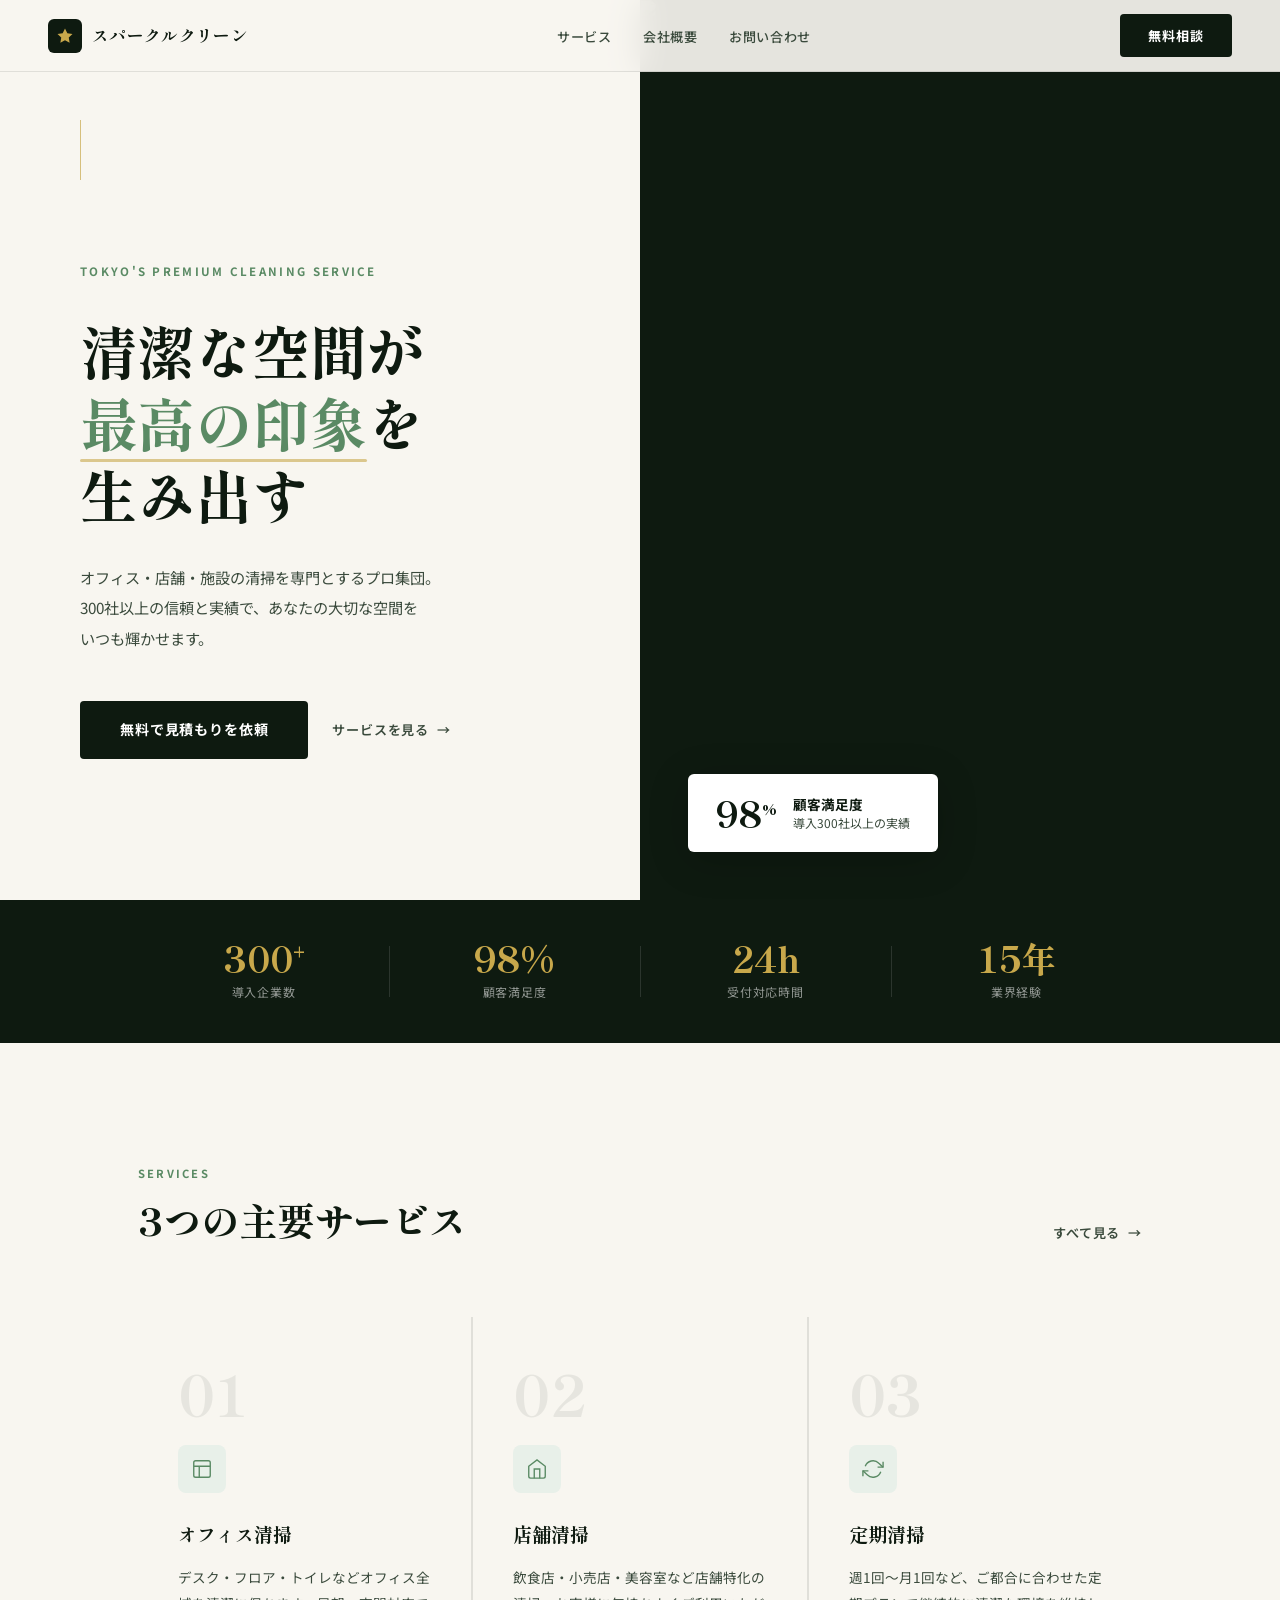
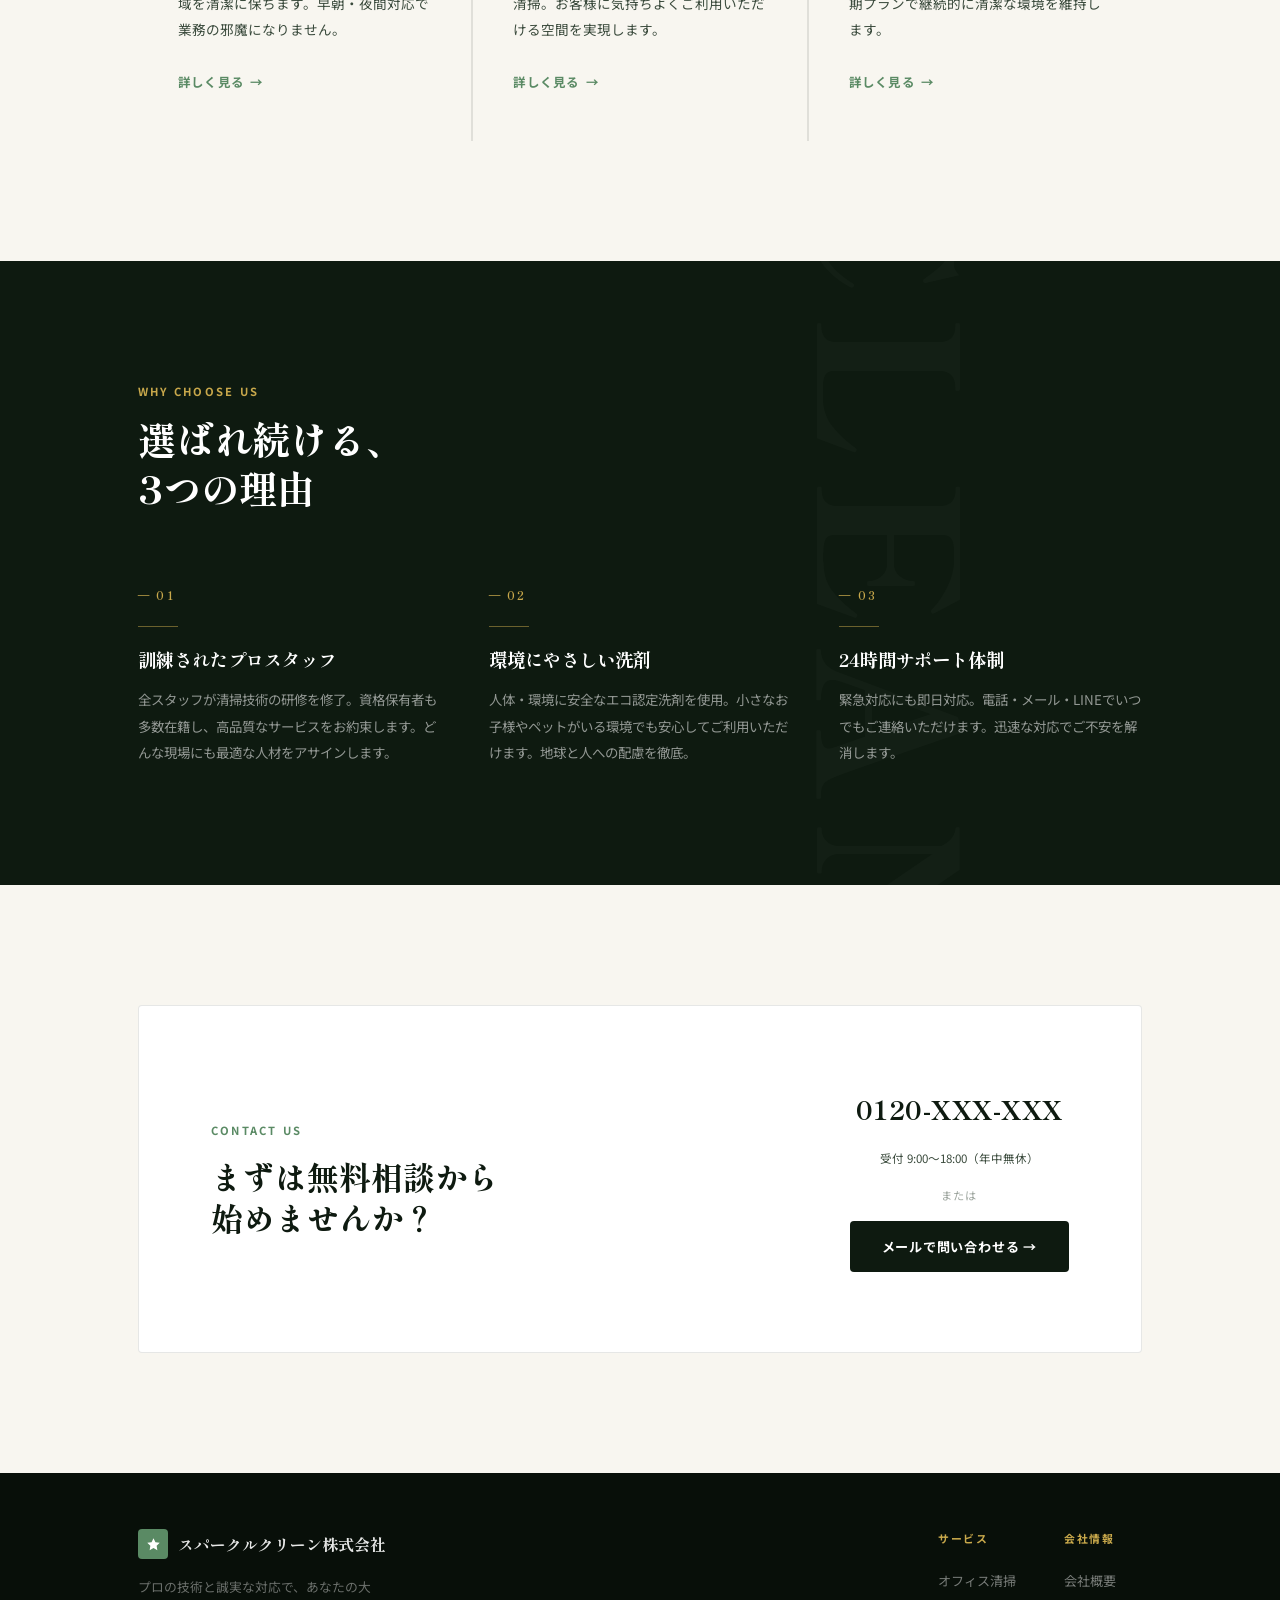
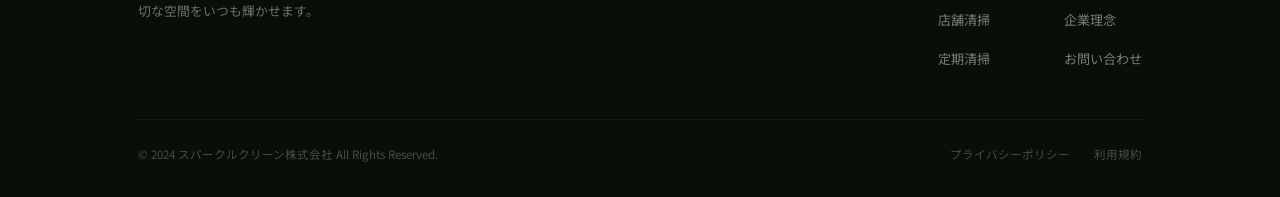
==== commit 25163f33: "Redesign landing page with minimal luxury aesthetic Shippori Mincho display font + Noto Sans JP body" ====
--- a/index.html
+++ b/index.html
@@ -1,641 +1,932 @@
 <!DOCTYPE html>
 <html lang="ja">
 <head>
-<meta charset="UTF-8">
-<meta name="viewport" content="width=device-width, initial-scale=1.0">
-<title>SOLAR SYSTEM EXPLORER</title>
-<link rel="preconnect" href="https://fonts.googleapis.com">
-<link rel="preconnect" href="https://fonts.gstatic.com" crossorigin>
-<link href="https://fonts.googleapis.com/css2?family=Orbitron:wght@400;700;900&family=Noto+Sans+JP:wght@300;400;700&display=swap" rel="stylesheet">
-<style>
-*, *::before, *::after { box-sizing: border-box; margin: 0; padding: 0; }
-
-:root {
-  --space-black: #000008;
-  --accent-cyan: #00e5ff;
-  --accent-blue: #4fc3f7;
-  --text-primary: #e8f4fd;
-  --text-secondary: #90caf9;
-}
-
-html, body {
-  width: 100%; height: 100%;
-  background: var(--space-black);
-  color: var(--text-primary);
-  font-family: 'Noto Sans JP', sans-serif;
-  overflow-x: hidden;
-}
-
-/* STARS */
-#stars-canvas {
-  position: fixed; top: 0; left: 0;
-  width: 100%; height: 100%;
-  z-index: 0; pointer-events: none;
-}
-
-/* SCREENS */
-.screen {
-  position: fixed; top: 0; left: 0;
-  width: 100%; height: 100%;
-  z-index: 10;
-  opacity: 0; pointer-events: none;
-  transition: opacity 0.6s ease;
-  overflow-y: auto;
-}
-.screen.active { opacity: 1; pointer-events: all; }
-
-/* ========== TOP SCREEN ========== */
-#screen-top {
-  display: flex; flex-direction: column;
-  align-items: center; justify-content: flex-start;
-  padding: 18px 16px 40px;
-}
-
-.site-title {
-  font-family: 'Orbitron', sans-serif;
-  font-size: clamp(1.3rem, 3.8vw, 2.6rem);
-  font-weight: 900;
-  letter-spacing: 0.12em;
-  text-align: center;
-  margin-top: 20px;
-  background: linear-gradient(135deg, #fff 0%, var(--accent-cyan) 50%, var(--accent-blue) 100%);
-  -webkit-background-clip: text;
-  -webkit-text-fill-color: transparent;
-  background-clip: text;
-  filter: drop-shadow(0 0 18px rgba(79,195,247,0.5));
-}
-
-.site-subtitle {
-  font-family: 'Orbitron', sans-serif;
-  font-size: clamp(0.5rem, 1.4vw, 0.8rem);
-  letter-spacing: 0.4em;
-  color: var(--text-secondary);
-  margin-top: 6px; text-align: center;
-}
-
-/* Orrery */
-.orrery-wrapper {
-  position: relative;
-  width: min(90vw, 680px);
-  aspect-ratio: 1;
-  margin: 8px auto 0;
-  flex-shrink: 0;
-}
-
-.orrery-svg {
-  width: 100%; height: 100%;
-  overflow: visible;
-}
-
-.orbit-ring {
-  fill: none;
-  stroke: rgba(79,195,247,0.13);
-  stroke-width: 1;
-}
-
-.sun-wrapper {
-  position: absolute; top: 50%; left: 50%;
-  transform: translate(-50%, -50%);
-  z-index: 5;
-}
-
-.sun-img {
-  width: clamp(42px, 8.5vw, 68px);
-  height: clamp(42px, 8.5vw, 68px);
-  border-radius: 50%;
-  object-fit: cover;
-  box-shadow:
-    0 0 18px 7px rgba(255,200,0,0.55),
-    0 0 55px 18px rgba(255,140,0,0.28),
-    0 0 110px 38px rgba(255,80,0,0.13);
-  animation: sun-pulse 3s ease-in-out infinite;
-}
-
-@keyframes sun-pulse {
-  0%,100% { box-shadow: 0 0 18px 7px rgba(255,200,0,0.55), 0 0 55px 18px rgba(255,140,0,0.28); }
-  50%      { box-shadow: 0 0 28px 13px rgba(255,220,0,0.75), 0 0 75px 28px rgba(255,160,0,0.38); }
-}
-
-.planet-orbit {
-  position: absolute; top: 50%; left: 50%;
-  transform-origin: 0 0;
-  pointer-events: none;
-}
-
-.planet-btn {
-  position: absolute;
-  border-radius: 50%; overflow: hidden;
-  cursor: pointer;
-  border: 2px solid rgba(255,255,255,0.18);
-  transition: border-color 0.3s;
-  pointer-events: all;
-  background: #111;
-}
-.planet-btn:hover {
-  border-color: var(--accent-cyan);
-  z-index: 20;
-}
-.planet-btn img {
-  width: 100%; height: 100%;
-  object-fit: cover; border-radius: 50%; display: block;
-}
-
-.planet-label {
-  position: absolute;
-  font-family: 'Orbitron', sans-serif;
-  font-size: clamp(0.4rem, 1vw, 0.6rem);
-  color: var(--accent-cyan);
-  white-space: nowrap;
-  pointer-events: none;
-  text-shadow: 0 0 6px var(--accent-cyan);
-  left: 50%; transform: translateX(-50%);
-}
-
-.hint-text {
-  font-size: clamp(0.6rem, 1.4vw, 0.78rem);
-  color: rgba(144,202,249,0.55);
-  letter-spacing: 0.2em;
-  margin-top: 10px; text-align: center;
-  animation: blink 2.5s ease-in-out infinite;
-}
-@keyframes blink { 0%,100%{opacity:0.35} 50%{opacity:1} }
-
-/* ========== DETAIL SCREEN ========== */
-#screen-detail {
-  background: linear-gradient(180deg, rgba(0,0,15,0.97) 0%, rgba(2,5,30,0.97) 100%);
-  display: flex; flex-direction: column;
-  align-items: center; padding: 0 0 60px;
-}
-
-.detail-header {
-  width: 100%;
-  display: flex; align-items: center; justify-content: space-between;
-  padding: 16px 22px;
-  border-bottom: 1px solid rgba(79,195,247,0.18);
-  background: rgba(0,0,20,0.85);
-  backdrop-filter: blur(10px);
-  position: sticky; top: 0; z-index: 50;
-}
-
-.back-btn {
-  font-family: 'Orbitron', sans-serif;
-  font-size: clamp(0.58rem, 1.4vw, 0.72rem);
-  color: var(--accent-cyan);
-  background: none;
-  border: 1px solid var(--accent-cyan);
-  padding: 7px 14px; border-radius: 4px;
-  cursor: pointer; letter-spacing: 0.15em;
-  transition: background 0.3s, color 0.3s;
-}
-.back-btn:hover { background: var(--accent-cyan); color: #000; }
-
-.detail-nav { display: flex; gap: 10px; }
-
-.nav-btn {
-  font-family: 'Orbitron', sans-serif;
-  font-size: clamp(0.52rem, 1.2vw, 0.68rem);
-  color: var(--text-secondary);
-  background: rgba(79,195,247,0.07);
-  border: 1px solid rgba(79,195,247,0.28);
-  padding: 7px 12px; border-radius: 4px;
-  cursor: pointer; letter-spacing: 0.08em;
-  transition: all 0.3s; white-space: nowrap;
-}
-.nav-btn:hover { border-color: var(--accent-cyan); color: var(--accent-cyan); }
-
-.detail-body {
-  width: 100%; max-width: 880px;
-  padding: 38px 22px 0;
-  display: flex; flex-direction: column;
-  align-items: center; gap: 36px;
-}
-
-/* Planet display */
-.planet-display {
-  position: relative;
-  display: flex; align-items: center; justify-content: center;
-}
-
-.planet-glow-ring {
-  position: absolute; border-radius: 50%;
-  animation: glow-pulse 3s ease-in-out infinite;
-}
-@keyframes glow-pulse {
-  0%,100% { opacity: 0.5; transform: translate(-50%,-50%) scale(1); }
-  50%      { opacity: 1;   transform: translate(-50%,-50%) scale(1.06); }
-}
-
-.planet-detail-img {
-  width: clamp(170px, 38vw, 290px);
-  height: clamp(170px, 38vw, 290px);
-  border-radius: 50%; object-fit: cover;
-  animation: planet-spin 28s linear infinite;
-  position: relative; z-index: 2;
-  border: 2px solid rgba(255,255,255,0.13);
-}
-@keyframes planet-spin { from{transform:rotate(0deg)} to{transform:rotate(360deg)} }
-
-/* Info */
-.planet-info { width: 100%; text-align: center; }
-
-.planet-name-ja {
-  font-size: clamp(1.9rem, 6.5vw, 3.3rem);
-  font-weight: 700; line-height: 1; margin-bottom: 6px;
-}
-.planet-name-en {
-  font-family: 'Orbitron', sans-serif;
-  font-size: clamp(0.85rem, 2.3vw, 1.3rem);
-  letter-spacing: 0.3em; color: var(--text-secondary);
-  font-weight: 400; margin-bottom: 28px;
-}
-
-.stats-grid {
-  display: grid;
-  grid-template-columns: repeat(2, 1fr);
-  gap: 14px; max-width: 580px;
-  margin: 0 auto 28px;
-}
-@media (min-width: 580px) {
-  .stats-grid { grid-template-columns: repeat(4, 1fr); }
-}
-
-.stat-card {
-  background: rgba(79,195,247,0.055);
-  border: 1px solid rgba(79,195,247,0.18);
-  border-radius: 8px; padding: 14px 10px; text-align: center;
-  transition: border-color 0.3s;
-}
-.stat-card:hover { border-color: rgba(79,195,247,0.45); }
-
-.stat-label {
-  font-size: 0.62rem; letter-spacing: 0.18em;
-  color: var(--text-secondary); margin-bottom: 8px;
-  font-family: 'Orbitron', sans-serif;
-}
-.stat-value {
-  font-family: 'Orbitron', sans-serif;
-  font-size: clamp(0.75rem, 1.8vw, 0.95rem);
-  font-weight: 700; color: var(--text-primary);
-}
-
-.divider {
-  width: 100%; max-width: 580px; height: 1px;
-  background: linear-gradient(90deg, transparent, rgba(79,195,247,0.35), transparent);
-  margin: 0 auto;
-}
-
-.planet-desc {
-  max-width: 620px; margin: 0 auto;
-  line-height: 1.95; font-size: clamp(0.82rem, 1.9vw, 0.97rem);
-  color: rgba(232,244,253,0.83);
-  background: rgba(79,195,247,0.04);
-  border-left: 3px solid var(--accent-cyan);
-  padding: 18px 22px; border-radius: 0 8px 8px 0;
-  text-align: left;
-}
-
-@media (max-width: 460px) {
-  .detail-header { padding: 10px 12px; }
-  .back-btn { padding: 6px 9px; }
-  .nav-btn  { padding: 6px 7px; }
-}
-</style>
+  <meta charset="UTF-8">
+  <meta name="viewport" content="width=device-width, initial-scale=1.0">
+  <title>スパークルクリーン株式会社 | 東京・オフィス・店舗清掃のプロ集団</title>
+  <meta name="description" content="東京・首都圏のオフィス清掃・店舗清掃・定期清掃ならスパークルクリーン。導入300社以上、顧客満足度98%。無料見積もり即日対応。">
+  <link rel="canonical" href="https://fuga0818.github.io/repository/index.html">
+  <meta property="og:type" content="website">
+  <meta property="og:title" content="スパークルクリーン株式会社 | 東京・オフィス・店舗清掃のプロ集団">
+  <meta property="og:description" content="東京・首都圏のオフィス清掃・店舗清掃・定期清掃ならスパークルクリーン。導入300社以上、顧客満足度98%。">
+  <meta property="og:url" content="https://fuga0818.github.io/repository/index.html">
+  <meta property="og:image" content="https://images.unsplash.com/photo-1563453392212-326f5e854473?w=1200&auto=format&fit=crop&q=80">
+
+  <link rel="preconnect" href="https://fonts.googleapis.com">
+  <link rel="preconnect" href="https://fonts.gstatic.com" crossorigin>
+  <link href="https://fonts.googleapis.com/css2?family=Shippori+Mincho:wght@400;500;700;800&family=Noto+Sans+JP:wght@300;400;500;700&display=swap" rel="stylesheet">
+
+  <style>
+    *, *::before, *::after { box-sizing: border-box; margin: 0; padding: 0; }
+
+    :root {
+      --ink: #0e1a10;
+      --ink-soft: #3a4a3c;
+      --sage: #5a8a64;
+      --sage-light: #e8f0e9;
+      --gold: #c8a84b;
+      --cream: #f8f6f0;
+      --white: #ffffff;
+      --border: rgba(14,26,16,0.10);
+      --font-display: 'Shippori Mincho', serif;
+      --font-body: 'Noto Sans JP', sans-serif;
+      --ease: cubic-bezier(0.4, 0, 0.2, 1);
+    }
+
+    html { scroll-behavior: smooth; }
+
+    body {
+      font-family: var(--font-body);
+      background: var(--cream);
+      color: var(--ink);
+      line-height: 1.8;
+      overflow-x: hidden;
+    }
+
+    a { color: inherit; text-decoration: none; }
+    img { display: block; max-width: 100%; }
+
+    /* ─── HEADER ─── */
+    .nav {
+      position: fixed;
+      top: 0; left: 0; right: 0;
+      z-index: 100;
+      padding: 0 48px;
+      height: 72px;
+      display: flex;
+      align-items: center;
+      justify-content: space-between;
+      background: rgba(248,246,240,0.92);
+      backdrop-filter: blur(16px);
+      -webkit-backdrop-filter: blur(16px);
+      border-bottom: 1px solid var(--border);
+      transition: box-shadow 0.3s var(--ease);
+    }
+    .nav.scrolled { box-shadow: 0 2px 24px rgba(14,26,16,0.07); }
+
+    .nav__logo {
+      display: flex;
+      align-items: center;
+      gap: 10px;
+      font-family: var(--font-display);
+      font-size: 1.05rem;
+      font-weight: 700;
+      color: var(--ink);
+      letter-spacing: 0.02em;
+    }
+    .nav__logo-mark {
+      width: 34px; height: 34px;
+      background: var(--ink);
+      border-radius: 6px;
+      display: flex; align-items: center; justify-content: center;
+    }
+    .nav__logo-mark svg { width: 18px; height: 18px; fill: var(--gold); }
+
+    .nav__links {
+      display: flex;
+      align-items: center;
+      gap: 32px;
+      list-style: none;
+    }
+    .nav__links a {
+      font-size: 0.82rem;
+      font-weight: 500;
+      letter-spacing: 0.04em;
+      color: var(--ink-soft);
+      transition: color 0.2s;
+    }
+    .nav__links a:hover { color: var(--ink); }
+
+    .nav__cta {
+      padding: 10px 28px;
+      background: var(--ink);
+      color: var(--white);
+      border-radius: 4px;
+      font-size: 0.82rem;
+      font-weight: 700;
+      letter-spacing: 0.08em;
+      transition: background 0.2s, transform 0.2s;
+    }
+    .nav__cta:hover { background: var(--sage); transform: translateY(-1px); }
+
+    .nav__hamburger {
+      display: none;
+      flex-direction: column;
+      gap: 5px;
+      background: none;
+      border: none;
+      cursor: pointer;
+      padding: 4px;
+    }
+    .nav__hamburger span {
+      display: block;
+      width: 22px; height: 1.5px;
+      background: var(--ink);
+      transition: 0.3s;
+    }
+
+    /* ─── HERO ─── */
+    .hero {
+      min-height: 100vh;
+      display: grid;
+      grid-template-columns: 1fr 1fr;
+      overflow: hidden;
+    }
+
+    .hero__left {
+      display: flex;
+      flex-direction: column;
+      justify-content: center;
+      padding: 120px 64px 80px 80px;
+      position: relative;
+    }
+    .hero__left::before {
+      content: '';
+      position: absolute;
+      top: 120px; left: 80px;
+      width: 1px; height: 60px;
+      background: var(--gold);
+      opacity: 0.7;
+      animation: lineGrow 1.2s var(--ease) forwards;
+      transform-origin: top;
+    }
+    @keyframes lineGrow {
+      from { transform: scaleY(0); }
+      to { transform: scaleY(1); }
+    }
+
+    .hero__tag {
+      margin-top: 80px;
+      margin-bottom: 32px;
+      font-size: 0.72rem;
+      font-weight: 700;
+      letter-spacing: 0.2em;
+      text-transform: uppercase;
+      color: var(--sage);
+      opacity: 0;
+      animation: fadeUp 0.8s var(--ease) 0.4s forwards;
+    }
+
+    .hero__title {
+      font-family: var(--font-display);
+      font-size: clamp(2.6rem, 4.5vw, 4rem);
+      font-weight: 800;
+      line-height: 1.25;
+      letter-spacing: -0.01em;
+      color: var(--ink);
+      margin-bottom: 32px;
+      opacity: 0;
+      animation: fadeUp 0.9s var(--ease) 0.55s forwards;
+    }
+    .hero__title em {
+      font-style: normal;
+      color: var(--sage);
+      position: relative;
+    }
+    .hero__title em::after {
+      content: '';
+      position: absolute;
+      bottom: 2px; left: 0; right: 0;
+      height: 3px;
+      background: var(--gold);
+      border-radius: 2px;
+      opacity: 0.6;
+    }
+
+    .hero__body {
+      font-size: 0.95rem;
+      line-height: 2;
+      color: var(--ink-soft);
+      max-width: 400px;
+      margin-bottom: 48px;
+      opacity: 0;
+      animation: fadeUp 0.9s var(--ease) 0.7s forwards;
+    }
+
+    .hero__actions {
+      display: flex;
+      align-items: center;
+      gap: 24px;
+      opacity: 0;
+      animation: fadeUp 0.9s var(--ease) 0.85s forwards;
+    }
+    .btn-primary {
+      padding: 16px 40px;
+      background: var(--ink);
+      color: var(--white);
+      border-radius: 4px;
+      font-size: 0.88rem;
+      font-weight: 700;
+      letter-spacing: 0.06em;
+      transition: background 0.25s, transform 0.25s, box-shadow 0.25s;
+    }
+    .btn-primary:hover {
+      background: var(--sage);
+      transform: translateY(-2px);
+      box-shadow: 0 8px 32px rgba(90,138,100,0.3);
+    }
+    .btn-ghost {
+      font-size: 0.82rem;
+      font-weight: 600;
+      letter-spacing: 0.06em;
+      color: var(--ink-soft);
+      display: flex;
+      align-items: center;
+      gap: 8px;
+      transition: color 0.2s, gap 0.2s;
+    }
+    .btn-ghost::after {
+      content: '→';
+      transition: transform 0.2s;
+    }
+    .btn-ghost:hover { color: var(--ink); }
+    .btn-ghost:hover::after { transform: translateX(4px); }
+
+    .hero__right {
+      position: relative;
+      overflow: hidden;
+      background: var(--ink);
+    }
+    .hero__right img {
+      width: 100%; height: 100%;
+      object-fit: cover;
+      opacity: 0.55;
+      transition: transform 8s var(--ease);
+    }
+    .hero:hover .hero__right img { transform: scale(1.04); }
+    .hero__right-overlay {
+      position: absolute;
+      inset: 0;
+      background: linear-gradient(135deg, rgba(14,26,16,0.4) 0%, transparent 60%);
+    }
+    .hero__badge {
+      position: absolute;
+      bottom: 48px; left: 48px;
+      background: var(--white);
+      border-radius: 6px;
+      padding: 20px 28px;
+      display: flex;
+      align-items: center;
+      gap: 16px;
+      box-shadow: 0 8px 40px rgba(0,0,0,0.2);
+      opacity: 0;
+      transform: translateY(16px);
+      animation: fadeUp 0.8s var(--ease) 1.2s forwards;
+    }
+    .hero__badge-num {
+      font-family: var(--font-display);
+      font-size: 2.2rem;
+      font-weight: 800;
+      color: var(--ink);
+      line-height: 1;
+    }
+    .hero__badge-num sup { font-size: 0.9rem; }
+    .hero__badge-text { font-size: 0.75rem; color: var(--ink-soft); line-height: 1.5; }
+    .hero__badge-text strong { display: block; color: var(--ink); font-size: 0.85rem; }
+
+    @keyframes fadeUp {
+      from { opacity: 0; transform: translateY(20px); }
+      to { opacity: 1; transform: translateY(0); }
+    }
+
+    /* ─── STATS STRIP ─── */
+    .strip {
+      background: var(--ink);
+      padding: 40px 0;
+      overflow: hidden;
+    }
+    .strip__inner {
+      max-width: 1100px;
+      margin: 0 auto;
+      padding: 0 48px;
+      display: grid;
+      grid-template-columns: repeat(4, 1fr);
+      gap: 0;
+    }
+    .strip__item {
+      text-align: center;
+      padding: 0 24px;
+      position: relative;
+    }
+    .strip__item + .strip__item::before {
+      content: '';
+      position: absolute;
+      left: 0; top: 10%; bottom: 10%;
+      width: 1px;
+      background: rgba(255,255,255,0.12);
+    }
+    .strip__num {
+      font-family: var(--font-display);
+      font-size: 2.2rem;
+      font-weight: 800;
+      color: var(--gold);
+      line-height: 1;
+      margin-bottom: 6px;
+    }
+    .strip__label {
+      font-size: 0.75rem;
+      color: rgba(255,255,255,0.55);
+      letter-spacing: 0.06em;
+    }
+
+    /* ─── SERVICES ─── */
+    .services {
+      max-width: 1100px;
+      margin: 0 auto;
+      padding: 120px 48px;
+    }
+    .section-head {
+      display: flex;
+      align-items: flex-end;
+      justify-content: space-between;
+      margin-bottom: 72px;
+      gap: 32px;
+      flex-wrap: wrap;
+    }
+    .section-head__left {}
+    .section-tag {
+      font-size: 0.7rem;
+      font-weight: 700;
+      letter-spacing: 0.2em;
+      text-transform: uppercase;
+      color: var(--sage);
+      margin-bottom: 12px;
+    }
+    .section-title {
+      font-family: var(--font-display);
+      font-size: clamp(1.8rem, 3vw, 2.6rem);
+      font-weight: 800;
+      line-height: 1.3;
+      color: var(--ink);
+    }
+    .section-link {
+      font-size: 0.82rem;
+      font-weight: 600;
+      letter-spacing: 0.06em;
+      color: var(--ink-soft);
+      display: flex;
+      align-items: center;
+      gap: 8px;
+      white-space: nowrap;
+      transition: color 0.2s, gap 0.2s;
+    }
+    .section-link::after { content: '→'; }
+    .section-link:hover { color: var(--sage); gap: 12px; }
+
+    .services__grid {
+      display: grid;
+      grid-template-columns: repeat(3, 1fr);
+      gap: 2px;
+      background: var(--border);
+    }
+    .svc-card {
+      background: var(--cream);
+      padding: 48px 40px;
+      transition: background 0.3s, transform 0.3s;
+      position: relative;
+      overflow: hidden;
+    }
+    .svc-card::after {
+      content: '';
+      position: absolute;
+      bottom: 0; left: 40px; right: 40px;
+      height: 2px;
+      background: var(--sage);
+      transform: scaleX(0);
+      transform-origin: left;
+      transition: transform 0.35s var(--ease);
+    }
+    .svc-card:hover { background: var(--white); transform: translateY(-4px); }
+    .svc-card:hover::after { transform: scaleX(1); }
+
+    .svc-card__num {
+      font-family: var(--font-display);
+      font-size: 3.5rem;
+      font-weight: 800;
+      color: var(--ink);
+      opacity: 0.07;
+      line-height: 1;
+      margin-bottom: 24px;
+    }
+    .svc-card__icon {
+      width: 48px; height: 48px;
+      background: var(--sage-light);
+      border-radius: 8px;
+      display: flex; align-items: center; justify-content: center;
+      margin-bottom: 24px;
+    }
+    .svc-card__icon svg { width: 22px; height: 22px; stroke: var(--sage); fill: none; stroke-width: 1.5; }
+    .svc-card__title {
+      font-family: var(--font-display);
+      font-size: 1.2rem;
+      font-weight: 700;
+      color: var(--ink);
+      margin-bottom: 14px;
+    }
+    .svc-card__text {
+      font-size: 0.85rem;
+      line-height: 1.9;
+      color: var(--ink-soft);
+      margin-bottom: 28px;
+    }
+    .svc-card__link {
+      font-size: 0.78rem;
+      font-weight: 700;
+      letter-spacing: 0.1em;
+      text-transform: uppercase;
+      color: var(--sage);
+      display: flex;
+      align-items: center;
+      gap: 6px;
+      transition: gap 0.2s;
+    }
+    .svc-card__link::after { content: '→'; }
+    .svc-card__link:hover { gap: 10px; }
+
+    /* ─── REASONS ─── */
+    .reasons {
+      background: var(--ink);
+      padding: 120px 0;
+      position: relative;
+      overflow: hidden;
+    }
+    .reasons::before {
+      content: 'CLEAN';
+      position: absolute;
+      top: 50%; right: -40px;
+      transform: translateY(-50%) rotate(90deg);
+      font-family: var(--font-display);
+      font-size: 12rem;
+      font-weight: 800;
+      color: rgba(255,255,255,0.025);
+      letter-spacing: 0.1em;
+      pointer-events: none;
+      white-space: nowrap;
+    }
+    .reasons__inner {
+      max-width: 1100px;
+      margin: 0 auto;
+      padding: 0 48px;
+    }
+    .reasons .section-tag { color: var(--gold); }
+    .reasons .section-title { color: var(--white); margin-bottom: 72px; }
+
+    .reasons__grid {
+      display: grid;
+      grid-template-columns: repeat(3, 1fr);
+      gap: 48px;
+    }
+    .reason-item {}
+    .reason-item__num {
+      font-family: var(--font-display);
+      font-size: 0.7rem;
+      font-weight: 700;
+      letter-spacing: 0.2em;
+      color: var(--gold);
+      margin-bottom: 20px;
+    }
+    .reason-item__title {
+      font-family: var(--font-display);
+      font-size: 1.15rem;
+      font-weight: 700;
+      color: var(--white);
+      margin-bottom: 14px;
+      line-height: 1.4;
+    }
+    .reason-item__text {
+      font-size: 0.84rem;
+      line-height: 1.95;
+      color: rgba(255,255,255,0.55);
+    }
+    .reason-item__line {
+      width: 40px; height: 1px;
+      background: var(--gold);
+      margin-bottom: 20px;
+      opacity: 0.5;
+    }
+
+    /* ─── CTA ─── */
+    .cta-section {
+      max-width: 1100px;
+      margin: 0 auto;
+      padding: 120px 48px;
+    }
+    .cta-box {
+      background: var(--white);
+      border: 1px solid var(--border);
+      border-radius: 4px;
+      padding: 80px 72px;
+      display: grid;
+      grid-template-columns: 1fr auto;
+      align-items: center;
+      gap: 48px;
+    }
+    .cta-box__label {
+      font-size: 0.7rem;
+      font-weight: 700;
+      letter-spacing: 0.2em;
+      text-transform: uppercase;
+      color: var(--sage);
+      margin-bottom: 16px;
+    }
+    .cta-box__title {
+      font-family: var(--font-display);
+      font-size: clamp(1.6rem, 2.5vw, 2.2rem);
+      font-weight: 800;
+      color: var(--ink);
+      line-height: 1.3;
+    }
+    .cta-box__actions {
+      display: flex;
+      flex-direction: column;
+      align-items: center;
+      gap: 16px;
+      white-space: nowrap;
+    }
+    .cta-box__phone {
+      font-family: var(--font-display);
+      font-size: 1.6rem;
+      font-weight: 800;
+      color: var(--ink);
+      letter-spacing: 0.02em;
+    }
+    .cta-box__phone-note {
+      font-size: 0.72rem;
+      color: var(--ink-soft);
+      text-align: center;
+    }
+    .cta-box__divider {
+      font-size: 0.7rem;
+      letter-spacing: 0.1em;
+      color: var(--ink-soft);
+      opacity: 0.5;
+    }
+
+    /* ─── FOOTER ─── */
+    .footer {
+      background: #080f09;
+      padding: 56px 0 32px;
+    }
+    .footer__inner {
+      max-width: 1100px;
+      margin: 0 auto;
+      padding: 0 48px;
+    }
+    .footer__top {
+      display: flex;
+      justify-content: space-between;
+      align-items: flex-start;
+      gap: 48px;
+      flex-wrap: wrap;
+      margin-bottom: 48px;
+    }
+    .footer__logo {
+      font-family: var(--font-display);
+      font-size: 1rem;
+      font-weight: 700;
+      color: rgba(255,255,255,0.9);
+      display: flex;
+      align-items: center;
+      gap: 10px;
+      margin-bottom: 16px;
+    }
+    .footer__logo-mark {
+      width: 30px; height: 30px;
+      background: var(--sage);
+      border-radius: 4px;
+      display: flex; align-items: center; justify-content: center;
+    }
+    .footer__logo-mark svg { width: 15px; height: 15px; fill: white; }
+    .footer__tagline {
+      font-size: 0.8rem;
+      color: rgba(255,255,255,0.4);
+      max-width: 240px;
+      line-height: 1.8;
+    }
+    .footer__links {
+      display: flex;
+      gap: 48px;
+    }
+    .footer__col-title {
+      font-size: 0.68rem;
+      font-weight: 700;
+      letter-spacing: 0.14em;
+      text-transform: uppercase;
+      color: var(--gold);
+      margin-bottom: 16px;
+    }
+    .footer__col-list {
+      list-style: none;
+      display: flex;
+      flex-direction: column;
+      gap: 10px;
+    }
+    .footer__col-list a {
+      font-size: 0.82rem;
+      color: rgba(255,255,255,0.45);
+      transition: color 0.2s;
+    }
+    .footer__col-list a:hover { color: rgba(255,255,255,0.9); }
+    .footer__bottom {
+      border-top: 1px solid rgba(255,255,255,0.06);
+      padding-top: 24px;
+      display: flex;
+      justify-content: space-between;
+      align-items: center;
+      gap: 16px;
+      flex-wrap: wrap;
+    }
+    .footer__copy {
+      font-size: 0.72rem;
+      color: rgba(255,255,255,0.25);
+    }
+
+    /* ─── SCROLL REVEAL ─── */
+    .reveal {
+      opacity: 0;
+      transform: translateY(32px);
+      transition: opacity 0.8s var(--ease), transform 0.8s var(--ease);
+    }
+    .reveal.visible {
+      opacity: 1;
+      transform: none;
+    }
+    .reveal-d1 { transition-delay: 0.1s; }
+    .reveal-d2 { transition-delay: 0.2s; }
+    .reveal-d3 { transition-delay: 0.3s; }
+
+    /* ─── MOBILE ─── */
+    @media (max-width: 960px) {
+      .nav { padding: 0 24px; }
+      .nav__links, .nav__cta { display: none; }
+      .nav__hamburger { display: flex; }
+
+      .hero { grid-template-columns: 1fr; }
+      .hero__right { height: 45vw; min-height: 280px; }
+      .hero__left { padding: 100px 24px 60px; }
+      .hero__badge { bottom: 24px; left: 24px; padding: 16px 20px; }
+
+      .strip__inner { grid-template-columns: repeat(2, 1fr); gap: 32px; }
+      .strip__item + .strip__item::before { display: none; }
+
+      .services { padding: 80px 24px; }
+      .services__grid { grid-template-columns: 1fr; gap: 2px; }
+
+      .reasons { padding: 80px 0; }
+      .reasons__inner { padding: 0 24px; }
+      .reasons__grid { grid-template-columns: 1fr; gap: 40px; }
+
+      .cta-section { padding: 80px 24px; }
+      .cta-box { grid-template-columns: 1fr; padding: 48px 32px; }
+      .cta-box__actions { align-items: flex-start; }
+
+      .footer__inner { padding: 0 24px; }
+      .footer__links { gap: 32px; }
+    }
+
+    @media (max-width: 600px) {
+      .section-head { flex-direction: column; align-items: flex-start; }
+      .strip__inner { grid-template-columns: repeat(2, 1fr); }
+      .footer__top { flex-direction: column; }
+    }
+  </style>
 </head>
 <body>
 
-<canvas id="stars-canvas"></canvas>
-
-<!-- TOP SCREEN -->
-<div id="screen-top" class="screen active">
-  <h1 class="site-title">SOLAR SYSTEM EXPLORER</h1>
-  <p class="site-subtitle">太陽系 宇宙探索</p>
-
-  <div class="orrery-wrapper" id="orrery">
-    <svg class="orrery-svg" id="orbit-svg" viewBox="0 0 680 680"></svg>
-    <div class="sun-wrapper">
-      <img class="sun-img" id="sun-btn"
-        src="https://upload.wikimedia.org/wikipedia/commons/thumb/b/b4/The_Sun_by_the_Atmospheric_Imaging_Assembly_of_NASA%27s_Solar_Dynamics_Observatory_-_20100819.jpg/1024px-The_Sun_by_the_Atmospheric_Imaging_Assembly_of_NASA%27s_Solar_Dynamics_Observatory_-_20100819.jpg"
-        alt="太陽">
-    </div>
-    <!-- Planets injected by JS -->
+<!-- NAV -->
+<header class="nav" id="nav">
+  <a href="index.html" class="nav__logo">
+    <div class="nav__logo-mark">
+      <svg viewBox="0 0 24 24" xmlns="http://www.w3.org/2000/svg">
+        <path d="M12 2L15.09 8.26L22 9.27L17 14.14L18.18 21.02L12 17.77L5.82 21.02L7 14.14L2 9.27L8.91 8.26L12 2Z"/>
+      </svg>
+    </div>
+    スパークルクリーン
+  </a>
+  <ul class="nav__links">
+    <li><a href="service.html">サービス</a></li>
+    <li><a href="company.html">会社概要</a></li>
+    <li><a href="contact.html">お問い合わせ</a></li>
+  </ul>
+  <a href="contact.html" class="nav__cta">無料相談</a>
+  <button class="nav__hamburger" id="hamburger" aria-label="メニュー">
+    <span></span><span></span><span></span>
+  </button>
+</header>
+
+<!-- HERO -->
+<section class="hero">
+  <div class="hero__left">
+    <div class="hero__tag">Tokyo's Premium Cleaning Service</div>
+    <h1 class="hero__title">
+      清潔な空間が<br>
+      <em>最高の印象</em>を<br>
+      生み出す
+    </h1>
+    <p class="hero__body">
+      オフィス・店舗・施設の清掃を専門とするプロ集団。<br>
+      300社以上の信頼と実績で、あなたの大切な空間を<br>
+      いつも輝かせます。
+    </p>
+    <div class="hero__actions">
+      <a href="contact.html" class="btn-primary">無料で見積もりを依頼</a>
+      <a href="service.html" class="btn-ghost">サービスを見る</a>
+    </div>
   </div>
-
-  <p class="hint-text">▶ 惑星をクリックして探索する</p>
+  <div class="hero__right">
+    <img src="https://images.unsplash.com/photo-1581578731548-c64695cc6952?w=1200&auto=format&fit=crop&q=80"
+         alt="プロの清掃スタッフが作業中">
+    <div class="hero__right-overlay"></div>
+    <div class="hero__badge">
+      <div class="hero__badge-num">98<sup>%</sup></div>
+      <div class="hero__badge-text">
+        <strong>顧客満足度</strong>
+        導入300社以上の実績
+      </div>
+    </div>
+  </div>
+</section>
+
+<!-- STATS STRIP -->
+<div class="strip">
+  <div class="strip__inner">
+    <div class="strip__item">
+      <div class="strip__num">300<sup style="font-size:1.2rem">+</sup></div>
+      <div class="strip__label">導入企業数</div>
+    </div>
+    <div class="strip__item">
+      <div class="strip__num">98%</div>
+      <div class="strip__label">顧客満足度</div>
+    </div>
+    <div class="strip__item">
+      <div class="strip__num">24h</div>
+      <div class="strip__label">受付対応時間</div>
+    </div>
+    <div class="strip__item">
+      <div class="strip__num">15年</div>
+      <div class="strip__label">業界経験</div>
+    </div>
+  </div>
 </div>
 
-<!-- DETAIL SCREEN -->
-<div id="screen-detail" class="screen">
-  <div class="detail-header">
-    <button class="back-btn" id="back-btn">◀ TOP</button>
-    <div class="detail-nav">
-      <button class="nav-btn" id="prev-btn">◀ 前の惑星</button>
-      <button class="nav-btn" id="next-btn">次の惑星 ▶</button>
-    </div>
+<!-- SERVICES -->
+<section class="services">
+  <div class="section-head reveal">
+    <div class="section-head__left">
+      <div class="section-tag">Services</div>
+      <h2 class="section-title">3つの主要サービス</h2>
+    </div>
+    <a href="service.html" class="section-link">すべて見る</a>
   </div>
-
-  <div class="detail-body">
-    <div class="planet-display" id="planet-display">
-      <div class="planet-glow-ring" id="planet-glow"></div>
-      <img class="planet-detail-img" id="planet-img" src="" alt="">
-    </div>
-
-    <div class="planet-info">
-      <div class="planet-name-ja" id="planet-name-ja"></div>
-      <div class="planet-name-en" id="planet-name-en"></div>
-
-      <div class="stats-grid">
-        <div class="stat-card">
-          <div class="stat-label">直径</div>
-          <div class="stat-value" id="stat-diameter"></div>
+  <div class="services__grid">
+    <div class="svc-card reveal">
+      <div class="svc-card__num">01</div>
+      <div class="svc-card__icon">
+        <svg viewBox="0 0 24 24"><rect x="3" y="3" width="18" height="18" rx="2"/><path d="M3 9h18M9 21V9"/></svg>
+      </div>
+      <h3 class="svc-card__title">オフィス清掃</h3>
+      <p class="svc-card__text">デスク・フロア・トイレなどオフィス全域を清潔に保ちます。早朝・夜間対応で業務の邪魔になりません。</p>
+      <a href="service.html#office" class="svc-card__link">詳しく見る</a>
+    </div>
+    <div class="svc-card reveal reveal-d1">
+      <div class="svc-card__num">02</div>
+      <div class="svc-card__icon">
+        <svg viewBox="0 0 24 24"><path d="M3 9l9-7 9 7v11a2 2 0 01-2 2H5a2 2 0 01-2-2z"/><polyline points="9 22 9 12 15 12 15 22"/></svg>
+      </div>
+      <h3 class="svc-card__title">店舗清掃</h3>
+      <p class="svc-card__text">飲食店・小売店・美容室など店舗特化の清掃。お客様に気持ちよくご利用いただける空間を実現します。</p>
+      <a href="service.html#store" class="svc-card__link">詳しく見る</a>
+    </div>
+    <div class="svc-card reveal reveal-d2">
+      <div class="svc-card__num">03</div>
+      <div class="svc-card__icon">
+        <svg viewBox="0 0 24 24"><polyline points="23 4 23 10 17 10"/><polyline points="1 20 1 14 7 14"/><path d="M3.51 9a9 9 0 0114.85-3.36L23 10M1 14l4.64 4.36A9 9 0 0020.49 15"/></svg>
+      </div>
+      <h3 class="svc-card__title">定期清掃</h3>
+      <p class="svc-card__text">週1回〜月1回など、ご都合に合わせた定期プランで継続的に清潔な環境を維持します。</p>
+      <a href="service.html#regular" class="svc-card__link">詳しく見る</a>
+    </div>
+  </div>
+</section>
+
+<!-- REASONS -->
+<section class="reasons">
+  <div class="reasons__inner">
+    <div class="section-tag reveal">Why Choose Us</div>
+    <h2 class="section-title reveal" style="max-width:560px;margin-bottom:72px">
+      選ばれ続ける、<br>3つの理由
+    </h2>
+    <div class="reasons__grid">
+      <div class="reason-item reveal">
+        <div class="reason-item__num">— 01</div>
+        <div class="reason-item__line"></div>
+        <h3 class="reason-item__title">訓練されたプロスタッフ</h3>
+        <p class="reason-item__text">全スタッフが清掃技術の研修を修了。資格保有者も多数在籍し、高品質なサービスをお約束します。どんな現場にも最適な人材をアサインします。</p>
+      </div>
+      <div class="reason-item reveal reveal-d1">
+        <div class="reason-item__num">— 02</div>
+        <div class="reason-item__line"></div>
+        <h3 class="reason-item__title">環境にやさしい洗剤</h3>
+        <p class="reason-item__text">人体・環境に安全なエコ認定洗剤を使用。小さなお子様やペットがいる環境でも安心してご利用いただけます。地球と人への配慮を徹底。</p>
+      </div>
+      <div class="reason-item reveal reveal-d2">
+        <div class="reason-item__num">— 03</div>
+        <div class="reason-item__line"></div>
+        <h3 class="reason-item__title">24時間サポート体制</h3>
+        <p class="reason-item__text">緊急対応にも即日対応。電話・メール・LINEでいつでもご連絡いただけます。迅速な対応でご不安を解消します。</p>
+      </div>
+    </div>
+  </div>
+</section>
+
+<!-- CTA -->
+<section class="cta-section">
+  <div class="cta-box reveal">
+    <div>
+      <div class="cta-box__label">Contact Us</div>
+      <h2 class="cta-box__title">
+        まずは無料相談から<br>始めませんか？
+      </h2>
+    </div>
+    <div class="cta-box__actions">
+      <div class="cta-box__phone">0120-XXX-XXX</div>
+      <div class="cta-box__phone-note">受付 9:00〜18:00（年中無休）</div>
+      <div class="cta-box__divider">または</div>
+      <a href="contact.html" class="btn-primary" style="font-size:0.82rem;padding:14px 32px">
+        メールで問い合わせる →
+      </a>
+    </div>
+  </div>
+</section>
+
+<!-- FOOTER -->
+<footer class="footer">
+  <div class="footer__inner">
+    <div class="footer__top">
+      <div>
+        <div class="footer__logo">
+          <div class="footer__logo-mark">
+            <svg viewBox="0 0 24 24" xmlns="http://www.w3.org/2000/svg">
+              <path d="M12 2L15.09 8.26L22 9.27L17 14.14L18.18 21.02L12 17.77L5.82 21.02L7 14.14L2 9.27L8.91 8.26L12 2Z"/>
+            </svg>
+          </div>
+          スパークルクリーン株式会社
         </div>
-        <div class="stat-card">
-          <div class="stat-label">太陽からの距離</div>
-          <div class="stat-value" id="stat-distance"></div>
+        <p class="footer__tagline">プロの技術と誠実な対応で、あなたの大切な空間をいつも輝かせます。</p>
+      </div>
+      <div class="footer__links">
+        <div>
+          <div class="footer__col-title">サービス</div>
+          <ul class="footer__col-list">
+            <li><a href="service.html#office">オフィス清掃</a></li>
+            <li><a href="service.html#store">店舗清掃</a></li>
+            <li><a href="service.html#regular">定期清掃</a></li>
+          </ul>
         </div>
-        <div class="stat-card">
-          <div class="stat-label">公転周期</div>
-          <div class="stat-value" id="stat-period"></div>
-        </div>
-        <div class="stat-card">
-          <div class="stat-label">衛星数</div>
-          <div class="stat-value" id="stat-moons"></div>
+        <div>
+          <div class="footer__col-title">会社情報</div>
+          <ul class="footer__col-list">
+            <li><a href="company.html">会社概要</a></li>
+            <li><a href="company.html#philosophy">企業理念</a></li>
+            <li><a href="contact.html">お問い合わせ</a></li>
+          </ul>
         </div>
       </div>
-
-      <div class="divider"></div>
-      <br>
-      <p class="planet-desc" id="planet-desc"></p>
+    </div>
+    <div class="footer__bottom">
+      <span class="footer__copy">© 2024 スパークルクリーン株式会社 All Rights Reserved.</span>
+      <div style="display:flex;gap:24px;">
+        <a href="#" style="font-size:0.72rem;color:rgba(255,255,255,0.25);transition:color 0.2s" onmouseover="this.style.color='rgba(255,255,255,0.6)'" onmouseout="this.style.color='rgba(255,255,255,0.25)'">プライバシーポリシー</a>
+        <a href="#" style="font-size:0.72rem;color:rgba(255,255,255,0.25);transition:color 0.2s" onmouseover="this.style.color='rgba(255,255,255,0.6)'" onmouseout="this.style.color='rgba(255,255,255,0.25)'">利用規約</a>
+      </div>
     </div>
   </div>
-</div>
+</footer>
 
 <script>
-// ===== PLANET DATA =====
-const planets = [
-  {
-    nameJa: '水星', nameEn: 'MERCURY',
-    img: 'https://upload.wikimedia.org/wikipedia/commons/thumb/4/4a/Mercury_in_true_color.jpg/600px-Mercury_in_true_color.jpg',
-    color: '#b5a99a',
-    glowColor: 'rgba(181,169,154,0.45)',
-    diameter: '4,879 km',
-    distance: '0.39 AU',
-    period: '88 日',
-    moons: '0',
-    desc: '太陽系最小の惑星。表面は無数のクレーターで覆われ、大気がほぼ存在しないため昼夜の温度差は600℃以上に達する。太陽に最も近く、その重力の影響で自転と公転が3:2の軌道共鳴をしている。',
-    orbitR: 0.175, size: 0.030, speed: 0.047, startAngle: 0.8
-  },
-  {
-    nameJa: '金星', nameEn: 'VENUS',
-    img: 'https://upload.wikimedia.org/wikipedia/commons/thumb/e/e5/Venus-real_color.jpg/600px-Venus-real_color.jpg',
-    color: '#e8cda0',
-    glowColor: 'rgba(232,205,160,0.45)',
-    diameter: '12,104 km',
-    distance: '0.72 AU',
-    period: '225 日',
-    moons: '0',
-    desc: '地球の双子星とも呼ばれるが、分厚い二酸化炭素の大気が強烈な温室効果を生み、表面温度は約465℃に達する。太陽系で最も高温な惑星で、自転方向が他の惑星と逆向きという特異な性質を持つ。',
-    orbitR: 0.240, size: 0.040, speed: 0.035, startAngle: 2.1
-  },
-  {
-    nameJa: '地球', nameEn: 'EARTH',
-    img: 'https://upload.wikimedia.org/wikipedia/commons/thumb/9/97/The_Earth_seen_from_Apollo_17.jpg/600px-The_Earth_seen_from_Apollo_17.jpg',
-    color: '#4fc3f7',
-    glowColor: 'rgba(79,195,247,0.45)',
-    diameter: '12,742 km',
-    distance: '1.00 AU',
-    period: '365 日',
-    moons: '1（月）',
-    desc: '太陽系唯一の生命体が確認されている惑星。液体の水が存在し、適切な大気組成と磁場を持つ。表面積の約71%が海洋で覆われており、プレートテクトニクスによって地表が継続的に変化している。',
-    orbitR: 0.312, size: 0.042, speed: 0.028, startAngle: 4.5
-  },
-  {
-    nameJa: '火星', nameEn: 'MARS',
-    img: 'https://upload.wikimedia.org/wikipedia/commons/thumb/0/02/OSIRIS_Mars_true_color.jpg/600px-OSIRIS_Mars_true_color.jpg',
-    color: '#c1440e',
-    glowColor: 'rgba(193,68,14,0.45)',
-    diameter: '6,779 km',
-    distance: '1.52 AU',
-    period: '687 日',
-    moons: '2',
-    desc: '赤い惑星と呼ばれる火星は、酸化鉄に覆われた赤茶けた地表が特徴。太陽系最高峰のオリンポス山（標高21km）を持ち、古代には液体の水が流れた痕跡が数多く残る。現在も多数の探査機が調査中。',
-    orbitR: 0.388, size: 0.034, speed: 0.022, startAngle: 1.3
-  },
-  {
-    nameJa: '木星', nameEn: 'JUPITER',
-    img: 'https://upload.wikimedia.org/wikipedia/commons/thumb/2/2b/Jupiter_and_its_shrunken_Great_Red_Spot.jpg/600px-Jupiter_and_its_shrunken_Great_Red_Spot.jpg',
-    color: '#c88b3a',
-    glowColor: 'rgba(200,139,58,0.45)',
-    diameter: '139,820 km',
-    distance: '5.20 AU',
-    period: '11.9 年',
-    moons: '95',
-    desc: '太陽系最大の惑星で、質量は他の全惑星の合計の2.5倍以上。大赤斑は地球が2〜3個入る巨大な嵐で300年以上継続している。強力な磁場と多数の衛星を持ち、ガリレオが発見した4大衛星は今も研究対象。',
-    orbitR: 0.468, size: 0.068, speed: 0.013, startAngle: 3.7
-  },
-  {
-    nameJa: '土星', nameEn: 'SATURN',
-    img: 'https://upload.wikimedia.org/wikipedia/commons/thumb/c/c7/Saturn_during_Equinox.jpg/600px-Saturn_during_Equinox.jpg',
-    color: '#e4d191',
-    glowColor: 'rgba(228,209,145,0.45)',
-    diameter: '116,460 km',
-    distance: '9.58 AU',
-    period: '29.5 年',
-    moons: '146',
-    desc: '美しい環を持つ惑星として知られる土星。環は氷と岩石からなり、幅は数十万kmに及ぶが厚さはわずか数百m。平均密度は水より低く、太陽系の惑星の中で唯一水に浮くことができるとされる。',
-    orbitR: 0.550, size: 0.060, speed: 0.009, startAngle: 0.5
-  },
-  {
-    nameJa: '天王星', nameEn: 'URANUS',
-    img: 'https://upload.wikimedia.org/wikipedia/commons/thumb/3/3d/Uranus2.jpg/600px-Uranus2.jpg',
-    color: '#7de8e8',
-    glowColor: 'rgba(125,232,232,0.45)',
-    diameter: '50,724 km',
-    distance: '19.2 AU',
-    period: '84 年',
-    moons: '28',
-    desc: '自転軸が97.77°傾いており、横倒しで公転する特異な惑星。青緑色の外観はメタンガスによるもので、核は氷と岩石で構成される「氷巨人」に分類される。内部構造の詳細はいまだ未解明の部分が多い。',
-    orbitR: 0.630, size: 0.050, speed: 0.006, startAngle: 2.8
-  },
-  {
-    nameJa: '海王星', nameEn: 'NEPTUNE',
-    img: 'https://upload.wikimedia.org/wikipedia/commons/thumb/6/63/Neptune_-_Voyager_2_%2829347980845%29_flatten_crop.jpg/600px-Neptune_-_Voyager_2_%2829347980845%29_flatten_crop.jpg',
-    color: '#3f6bbf',
-    glowColor: 'rgba(63,107,191,0.45)',
-    diameter: '49,244 km',
-    distance: '30.1 AU',
-    period: '165 年',
-    moons: '16',
-    desc: '太陽系最外縁の惑星で、太陽から約45億km離れている。風速2,100km/hという太陽系最速の風が吹き荒れる。唯一ボイジャー2号のみが接近探査を行い、大暗斑と呼ばれる巨大嵐を観測した。',
-    orbitR: 0.708, size: 0.048, speed: 0.004, startAngle: 5.1
-  }
-];
-
-// ===== STARS =====
-const canvas = document.getElementById('stars-canvas');
-const ctx = canvas.getContext('2d');
-let stars = [];
-
-function resizeCanvas() {
-  canvas.width  = window.innerWidth;
-  canvas.height = window.innerHeight;
-}
-
-function initStars() {
-  stars = [];
-  const count = Math.floor((canvas.width * canvas.height) / 2800);
-  for (let i = 0; i < count; i++) {
-    stars.push({
-      x: Math.random() * canvas.width,
-      y: Math.random() * canvas.height,
-      r: Math.random() * 1.4 + 0.2,
-      speed: Math.random() * 0.008 + 0.003,
-      phase: Math.random() * Math.PI * 2
+  // Nav scroll effect
+  const nav = document.getElementById('nav');
+  window.addEventListener('scroll', () => {
+    nav.classList.toggle('scrolled', window.scrollY > 20);
+  });
+
+  // Scroll reveal
+  const reveals = document.querySelectorAll('.reveal');
+  const io = new IntersectionObserver((entries) => {
+    entries.forEach(e => {
+      if (e.isIntersecting) {
+        e.target.classList.add('visible');
+        io.unobserve(e.target);
+      }
     });
-  }
-}
-
-function drawStars(t) {
-  ctx.clearRect(0, 0, canvas.width, canvas.height);
-  for (const s of stars) {
-    const a = 0.25 + 0.75 * Math.abs(Math.sin(t * s.speed + s.phase));
-    ctx.beginPath();
-    ctx.arc(s.x, s.y, s.r, 0, Math.PI * 2);
-    ctx.fillStyle = `rgba(255,255,255,${a})`;
-    ctx.fill();
-  }
-}
-
-resizeCanvas(); initStars();
-window.addEventListener('resize', () => { resizeCanvas(); initStars(); buildOrrery(); });
-
-// ===== ORRERY =====
-const orrery   = document.getElementById('orrery');
-const orbitSvg = document.getElementById('orbit-svg');
-let planetOrbitEls = [];
-
-function buildOrrery() {
-  document.querySelectorAll('.planet-orbit').forEach(e => e.remove());
-  planetOrbitEls = [];
-  orbitSvg.innerHTML = '';
-
-  const w  = orrery.offsetWidth;
-  const cx = w / 2, cy = w / 2;
-
-  // Orbit rings
-  planets.forEach(p => {
-    const r = p.orbitR * w;
-    const circle = document.createElementNS('http://www.w3.org/2000/svg', 'circle');
-    circle.setAttribute('cx', cx);
-    circle.setAttribute('cy', cy);
-    circle.setAttribute('r', r);
-    circle.setAttribute('class', 'orbit-ring');
-    orbitSvg.appendChild(circle);
+  }, { threshold: 0.1 });
+  reveals.forEach(el => io.observe(el));
+
+  // Hamburger (mobile)
+  const hb = document.getElementById('hamburger');
+  hb && hb.addEventListener('click', () => {
+    hb.classList.toggle('open');
   });
-
-  // Planet elements
-  planets.forEach((p, i) => {
-    const orbitR = p.orbitR * w;
-    const pSize  = Math.max(p.size * w, 16);
-
-    const orbitDiv = document.createElement('div');
-    orbitDiv.className = 'planet-orbit';
-
-    const btn = document.createElement('div');
-    btn.className = 'planet-btn';
-    btn.style.cssText = `width:${pSize}px;height:${pSize}px;left:${orbitR - pSize/2}px;top:${-pSize/2}px;`;
-    btn.title = p.nameJa;
-
-    const img = document.createElement('img');
-    img.src = p.img; img.alt = p.nameJa;
-    btn.appendChild(img);
-
-    const label = document.createElement('div');
-    label.className = 'planet-label';
-    label.textContent = p.nameJa;
-    label.style.top = (pSize + 4) + 'px';
-    btn.appendChild(label);
-
-    btn.addEventListener('click', () => showPlanet(i));
-    orbitDiv.appendChild(btn);
-    orrery.appendChild(orbitDiv);
-    planetOrbitEls.push({ orbitDiv });
-  });
-}
-
-buildOrrery();
-
-// ===== ANIMATION LOOP =====
-let lastTime = 0, elapsed = 0;
-
-function animate(ts) {
-  const dt = ts - lastTime;
-  lastTime = ts;
-  elapsed += dt * 0.001;
-
-  drawStars(elapsed);
-
-  planets.forEach((p, i) => {
-    const el = planetOrbitEls[i];
-    if (!el) return;
-    const angle = p.startAngle + elapsed * p.speed * 2 * Math.PI;
-    el.orbitDiv.style.transform = `rotate(${angle}rad)`;
-    const label = el.orbitDiv.querySelector('.planet-label');
-    if (label) label.style.transform = `translateX(-50%) rotate(${-angle}rad)`;
-    const btn = el.orbitDiv.querySelector('.planet-btn');
-    if (btn) btn.style.transform = `rotate(${-angle}rad)`;
-  });
-
-  requestAnimationFrame(animate);
-}
-requestAnimationFrame(animate);
-
-// ===== SCREEN TRANSITIONS =====
-const screenTop    = document.getElementById('screen-top');
-const screenDetail = document.getElementById('screen-detail');
-let currentIdx = 0;
-
-function showScreen(toShow, toHide) {
-  toHide.style.opacity = '0';
-  toHide.style.pointerEvents = 'none';
-  toHide.classList.remove('active');
-  setTimeout(() => {
-    toShow.classList.add('active');
-    toShow.style.opacity = '1';
-    toShow.style.pointerEvents = 'all';
-    toShow.scrollTop = 0;
-  }, 320);
-}
-
-function showPlanet(idx) {
-  currentIdx = ((idx % planets.length) + planets.length) % planets.length;
-  const p = planets[currentIdx];
-
-  document.getElementById('planet-img').src = p.img;
-  document.getElementById('planet-img').alt = p.nameJa;
-  document.getElementById('planet-name-ja').textContent = p.nameJa;
-  document.getElementById('planet-name-ja').style.color = p.color;
-  document.getElementById('planet-name-en').textContent = p.nameEn;
-  document.getElementById('stat-diameter').textContent  = p.diameter;
-  document.getElementById('stat-distance').textContent  = p.distance;
-  document.getElementById('stat-period').textContent    = p.period;
-  document.getElementById('stat-moons').textContent     = p.moons;
-  document.getElementById('planet-desc').textContent    = p.desc;
-
-  const glow = document.getElementById('planet-glow');
-  const sz = Math.min(window.innerWidth * 0.6, 300);
-  glow.style.cssText = `
-    width:${sz}px; height:${sz}px;
-    left:50%; top:50%;
-    background: radial-gradient(circle, ${p.glowColor} 0%, transparent 70%);
-    transform: translate(-50%,-50%) scale(1);
-  `;
-
-  showScreen(screenDetail, screenTop);
-}
-
-document.getElementById('back-btn').addEventListener('click', () => showScreen(screenTop, screenDetail));
-document.getElementById('prev-btn').addEventListener('click', () => showPlanet(currentIdx - 1));
-document.getElementById('next-btn').addEventListener('click', () => showPlanet(currentIdx + 1));
 </script>
 </body>
 </html>
